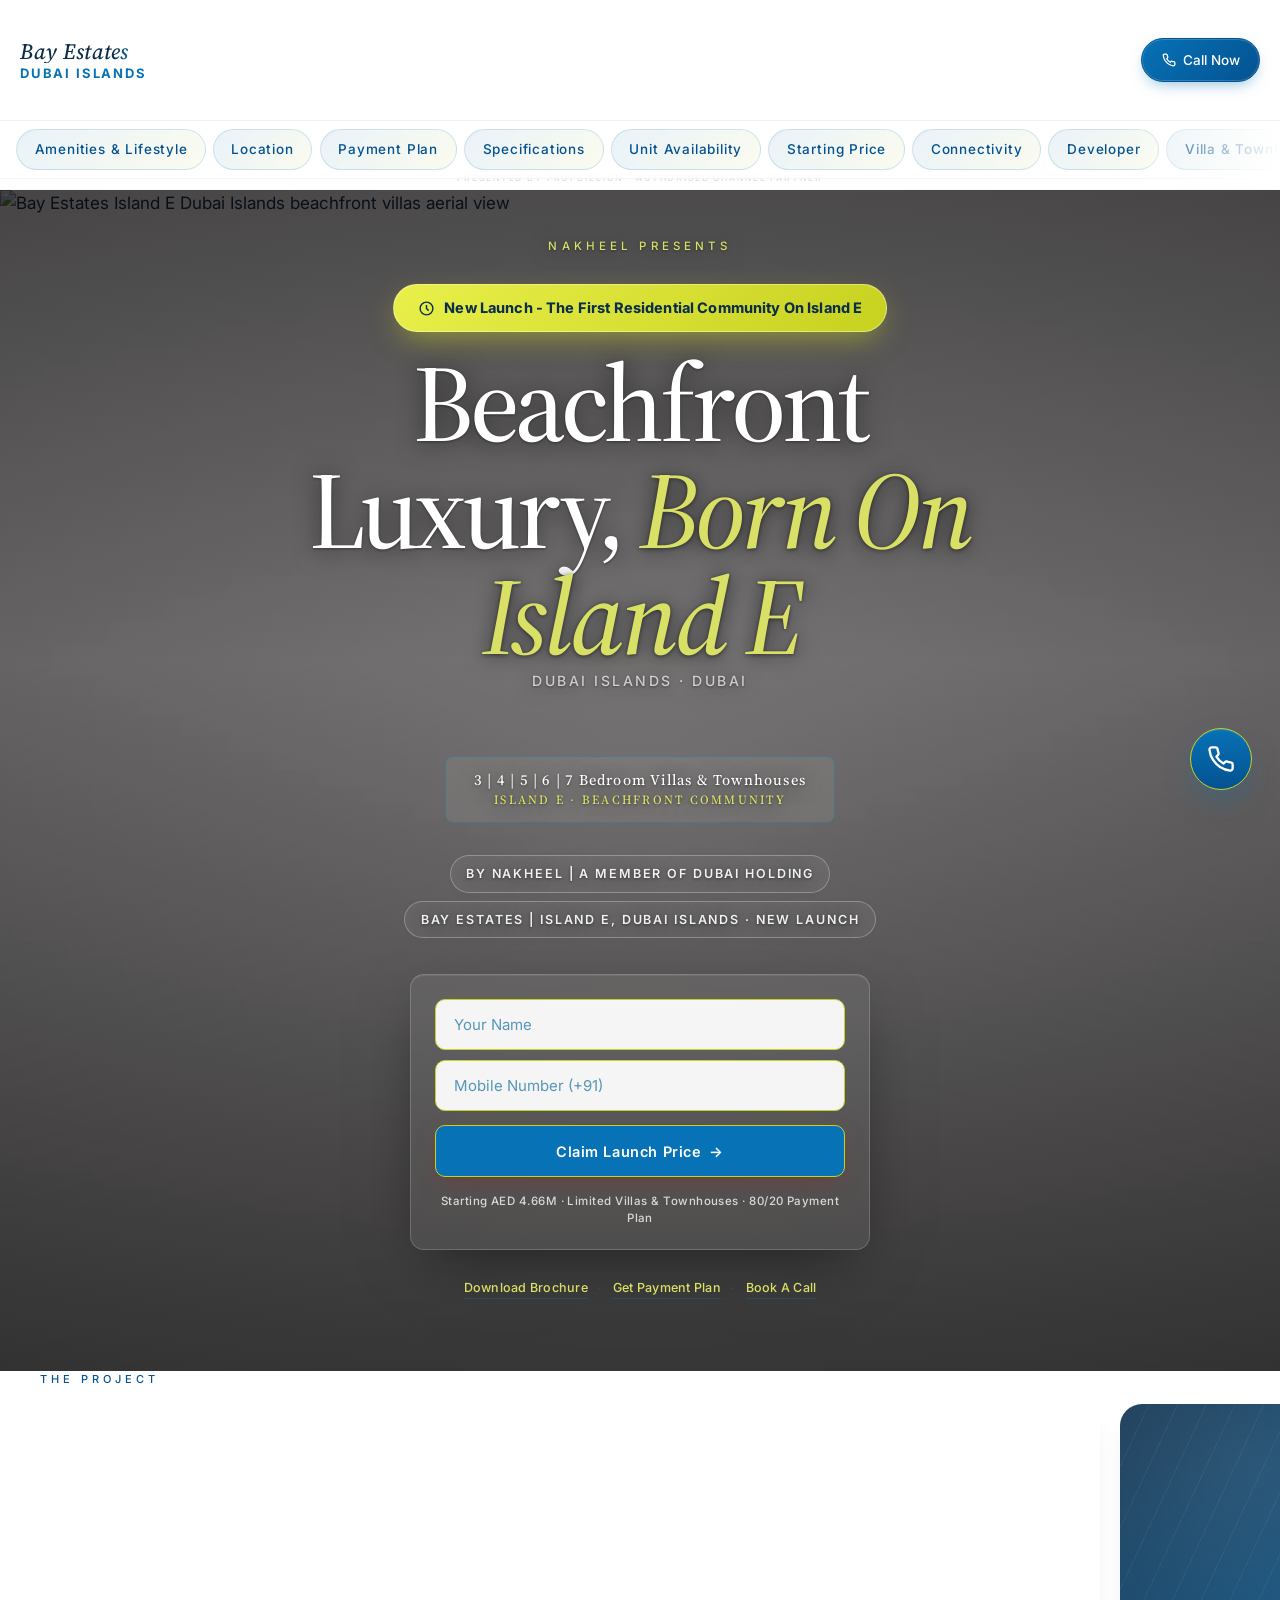
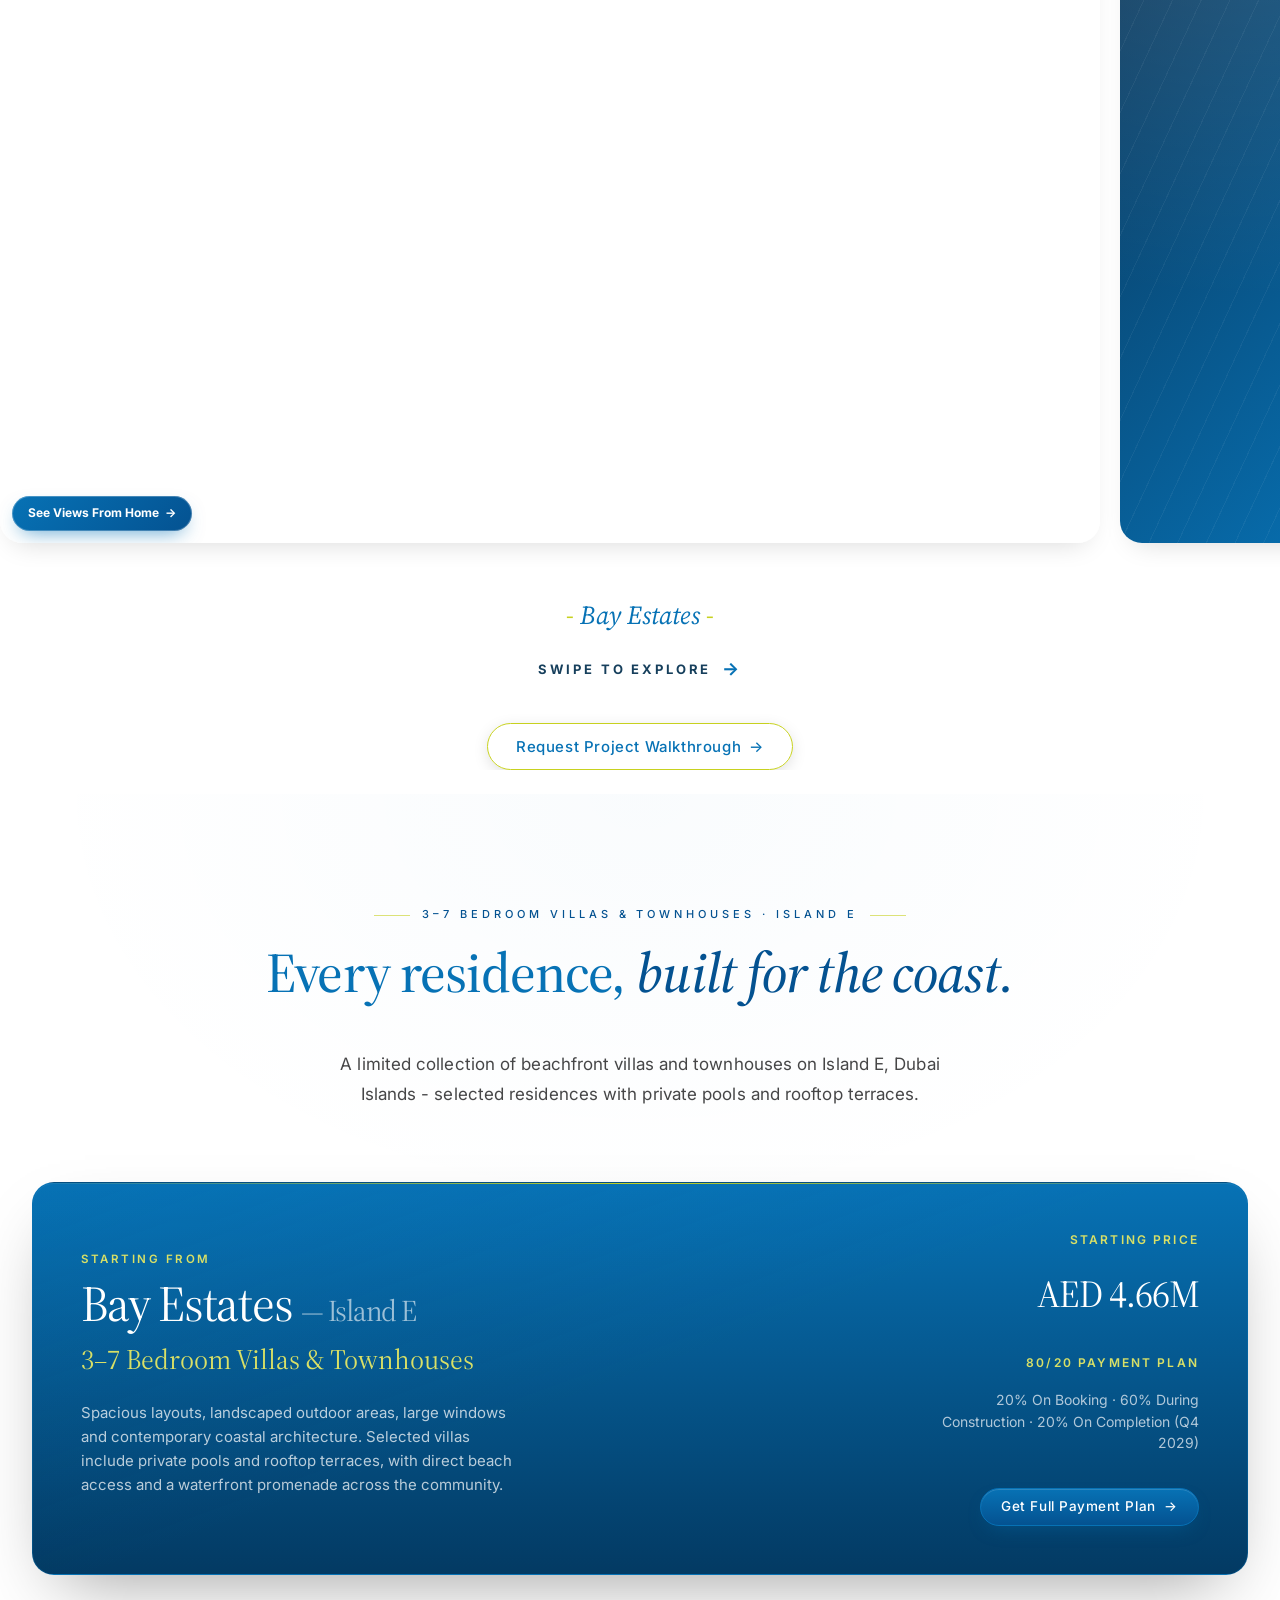
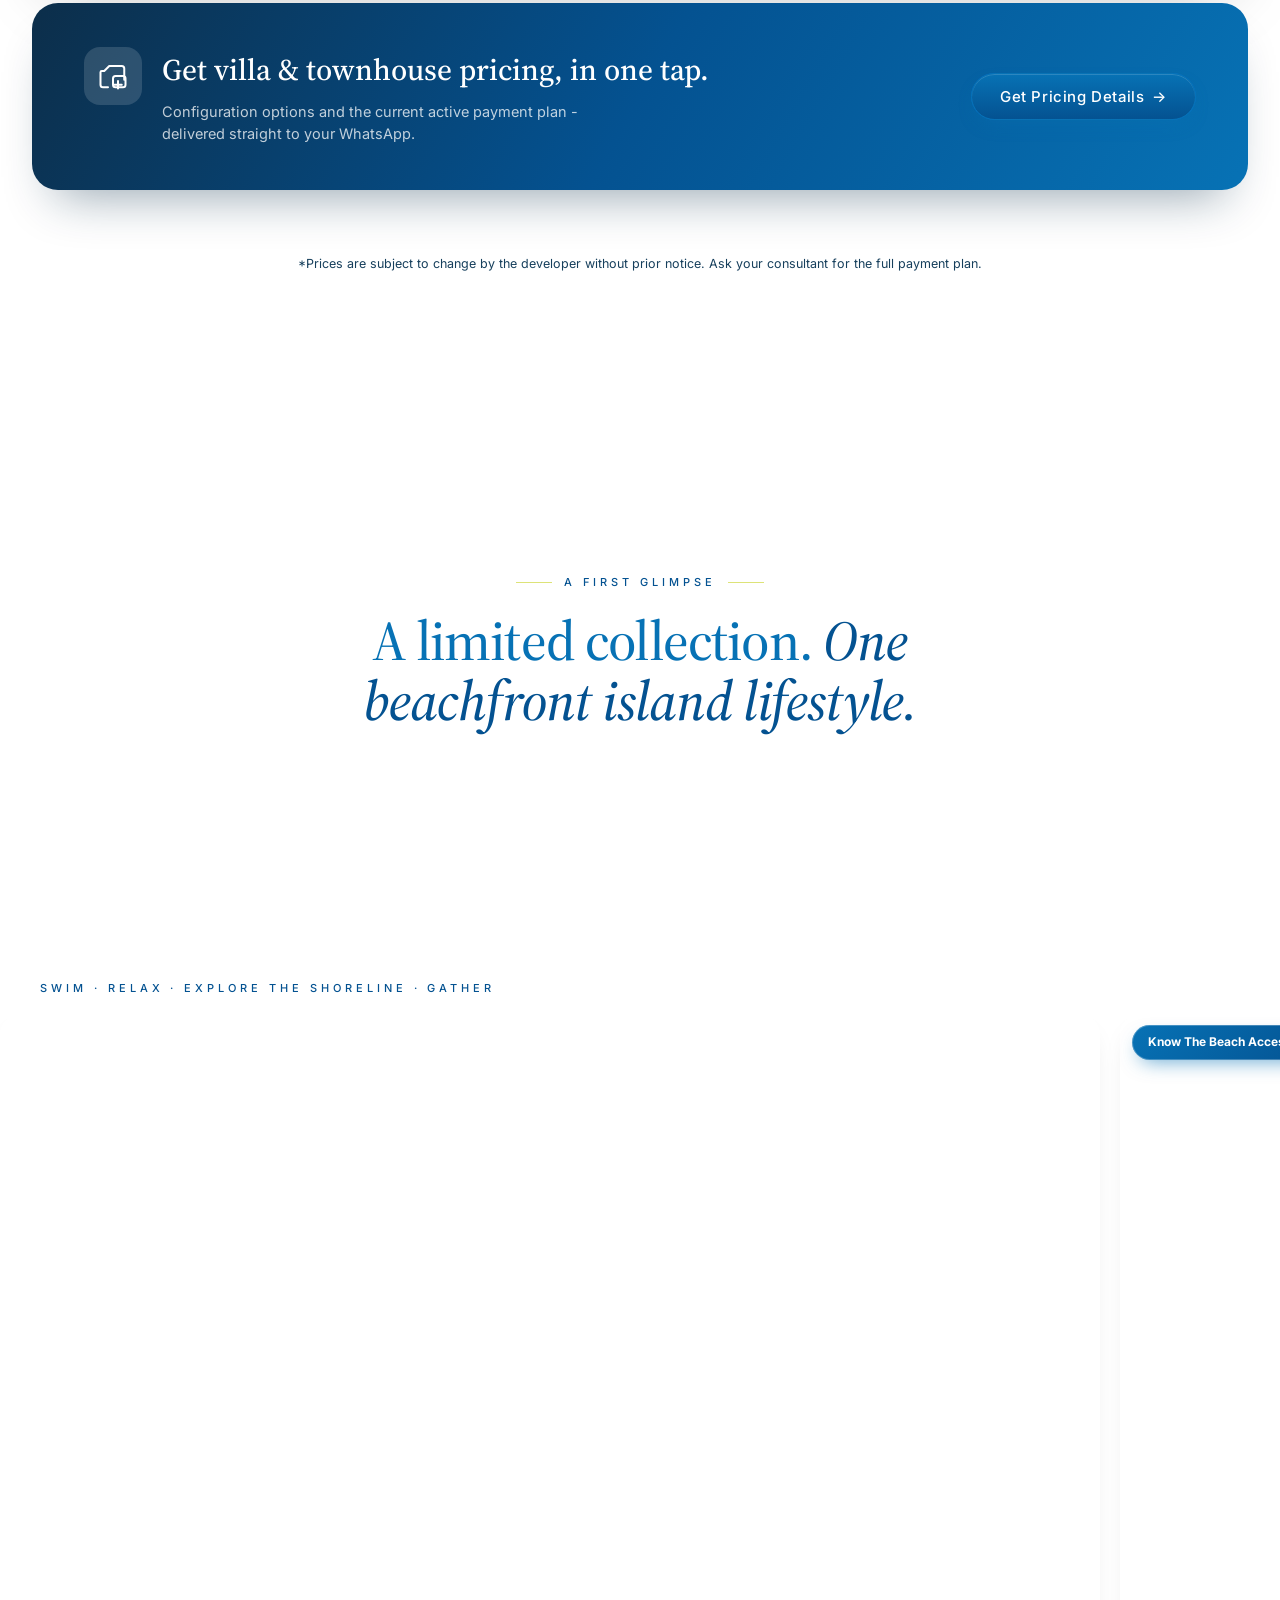
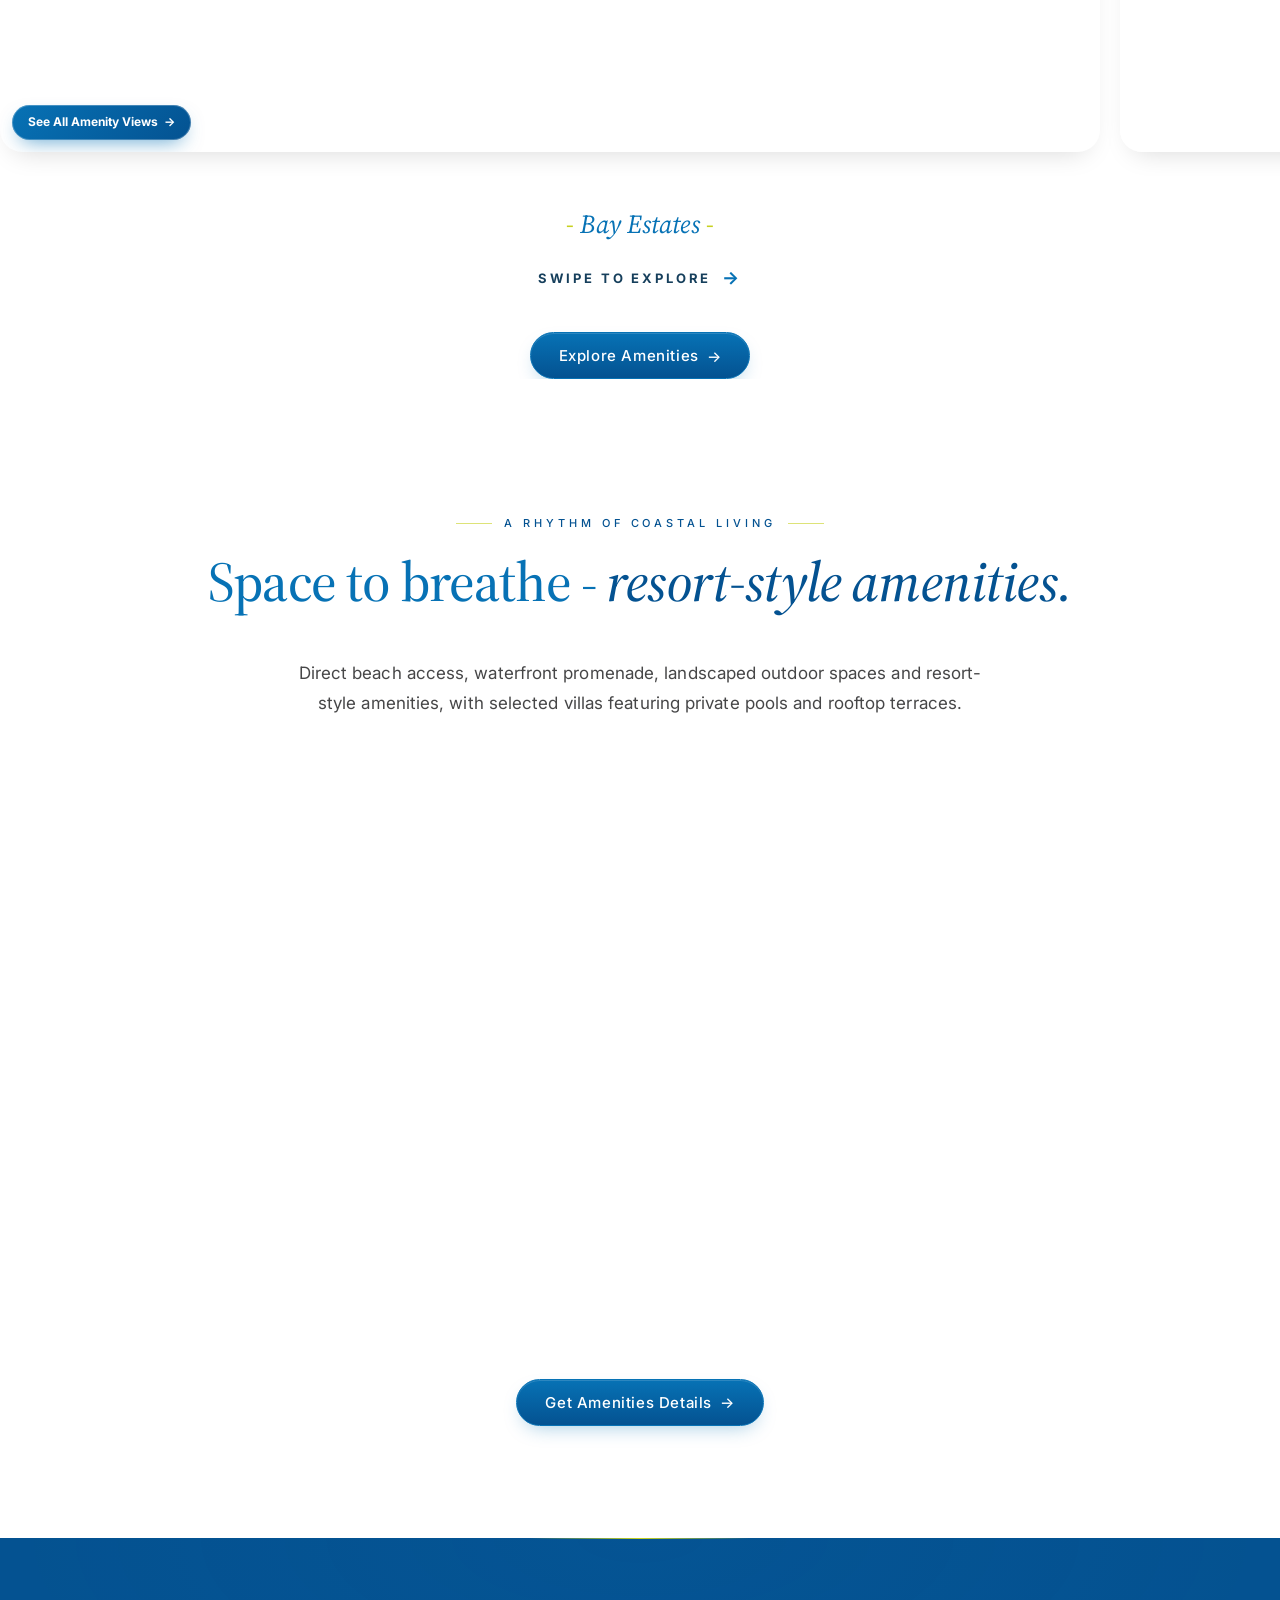
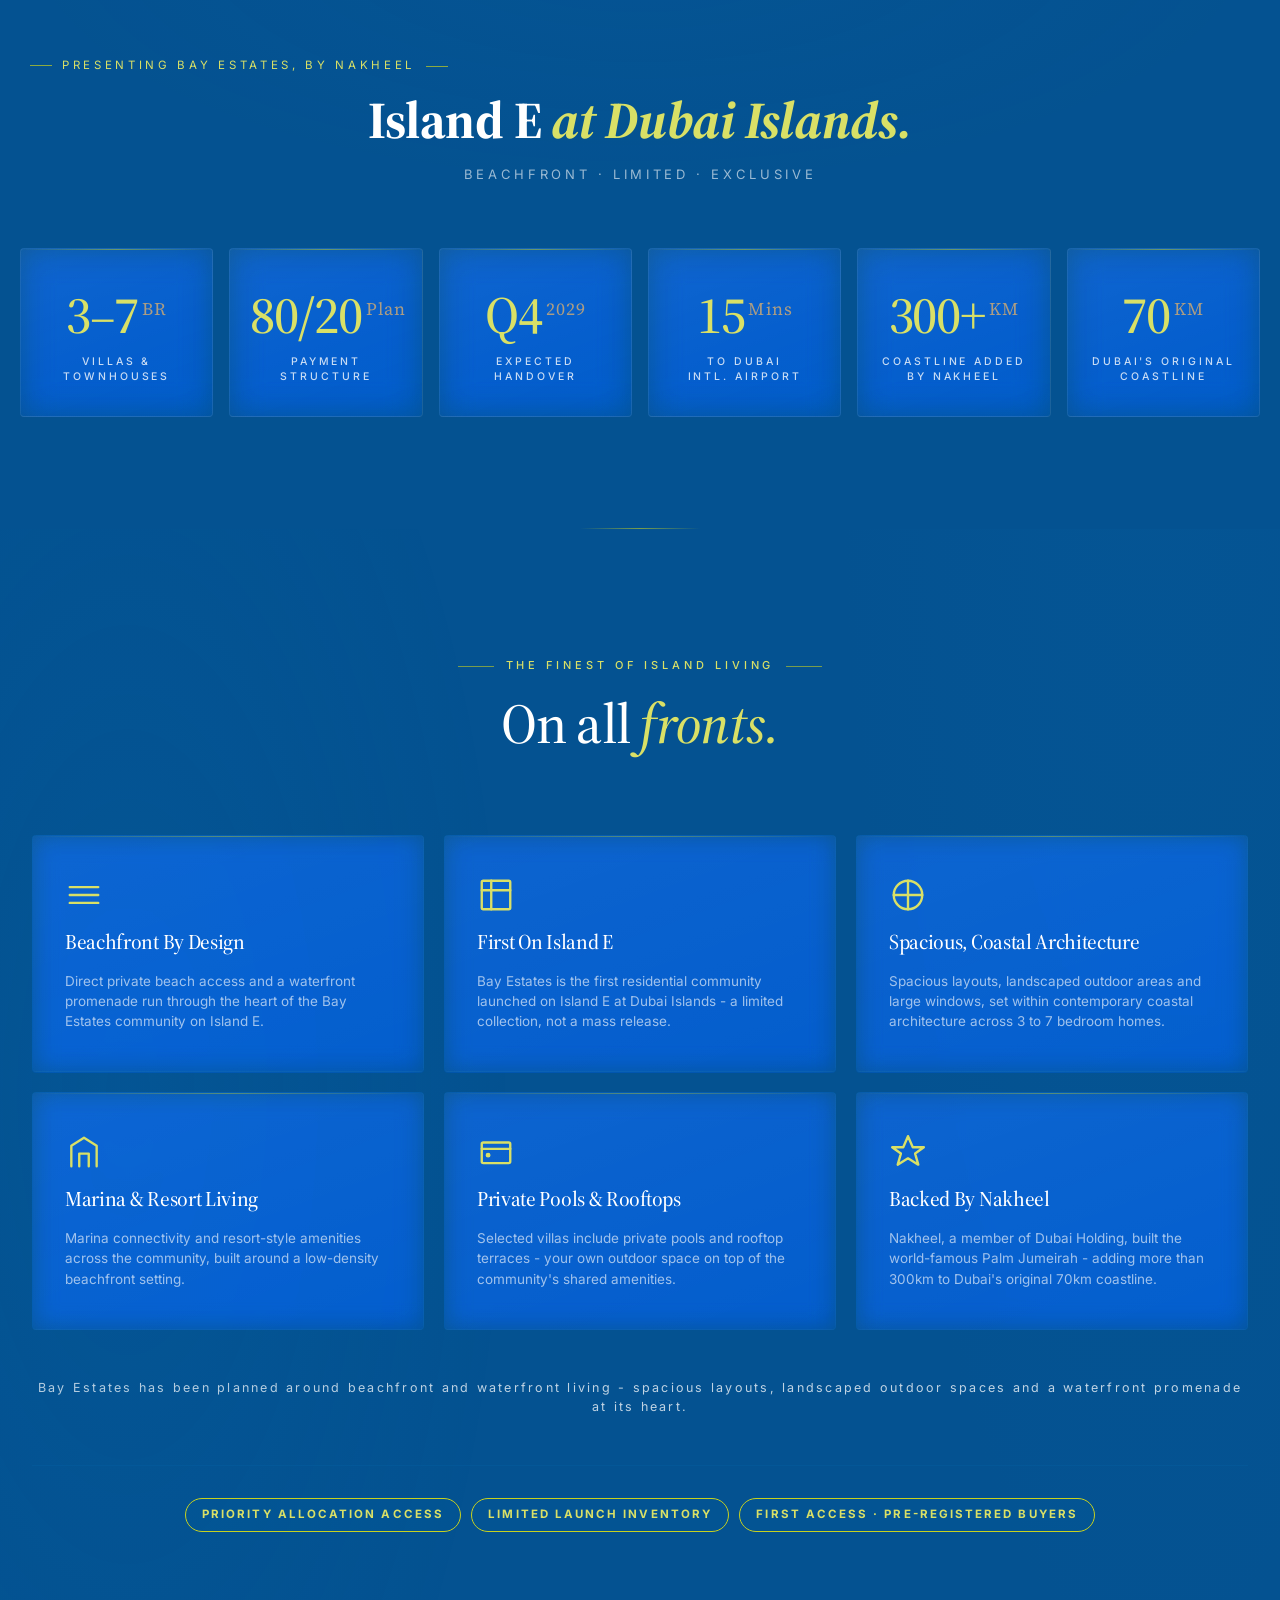
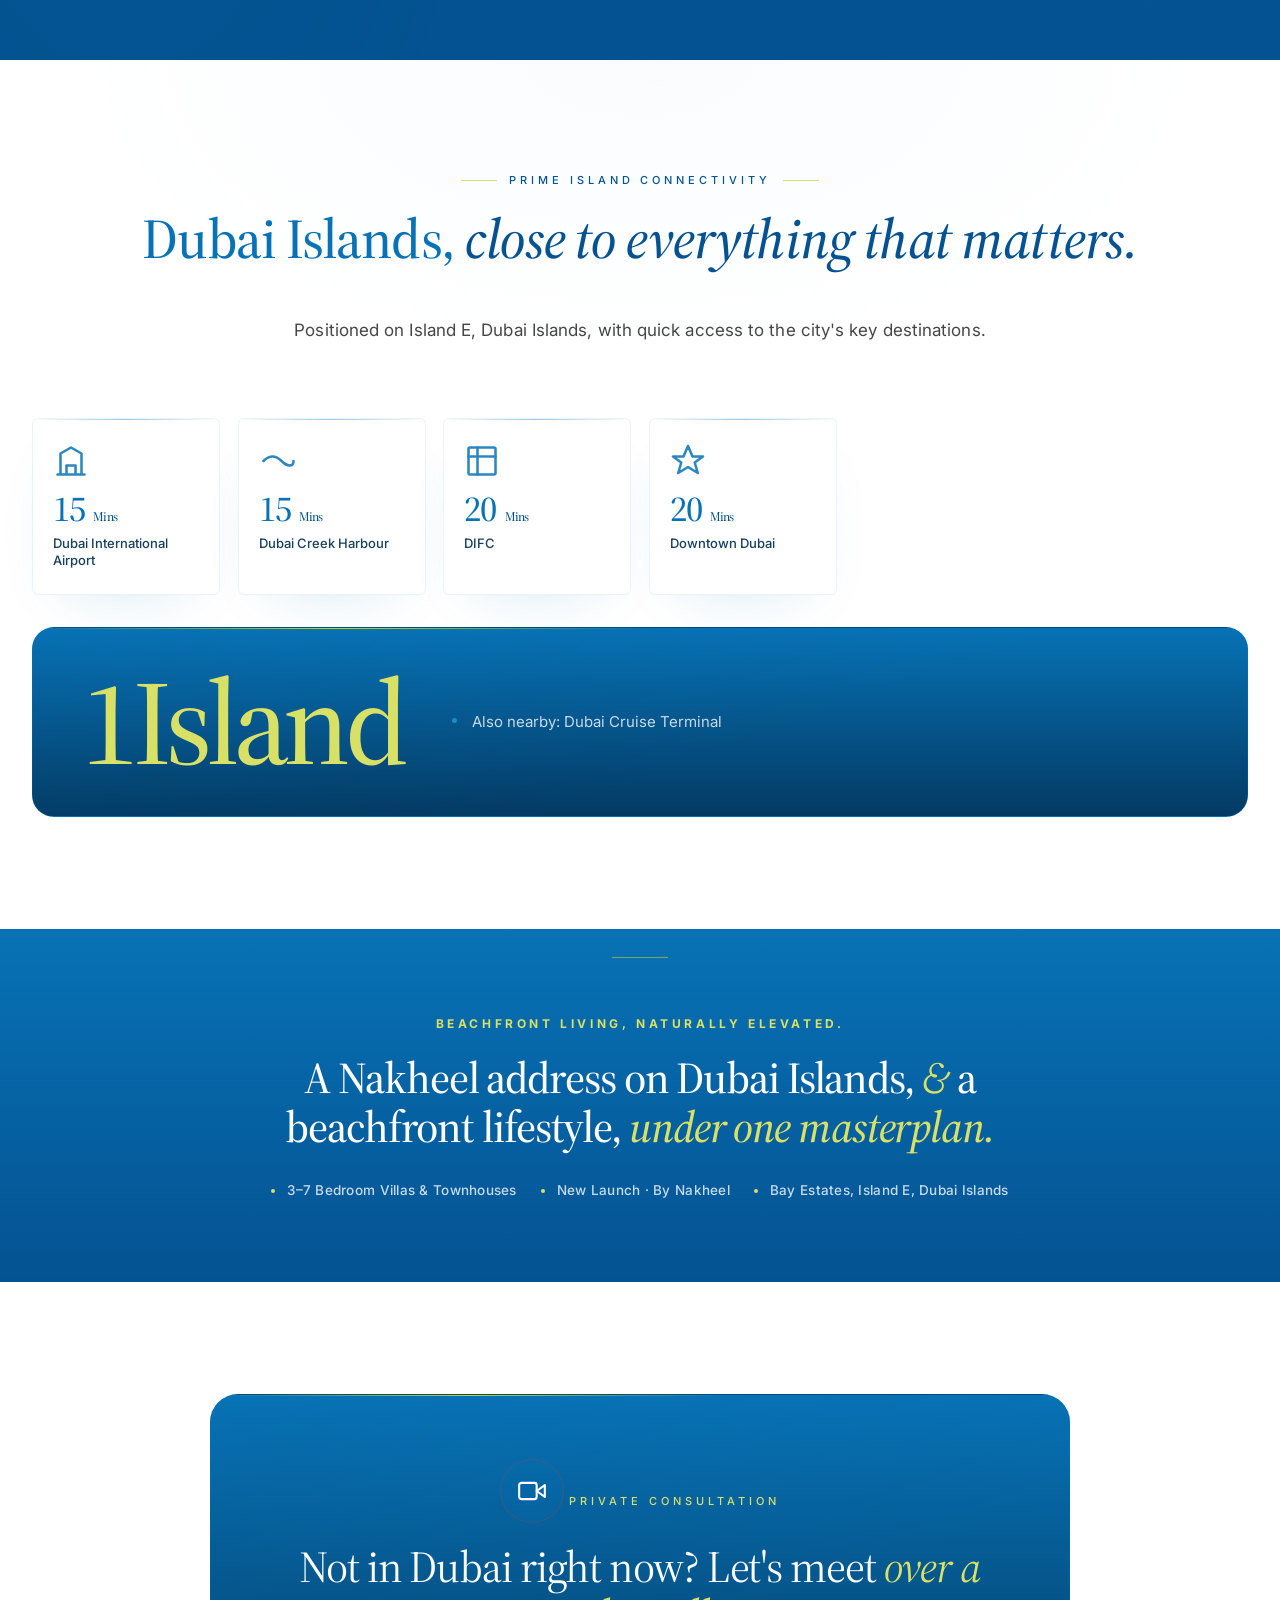
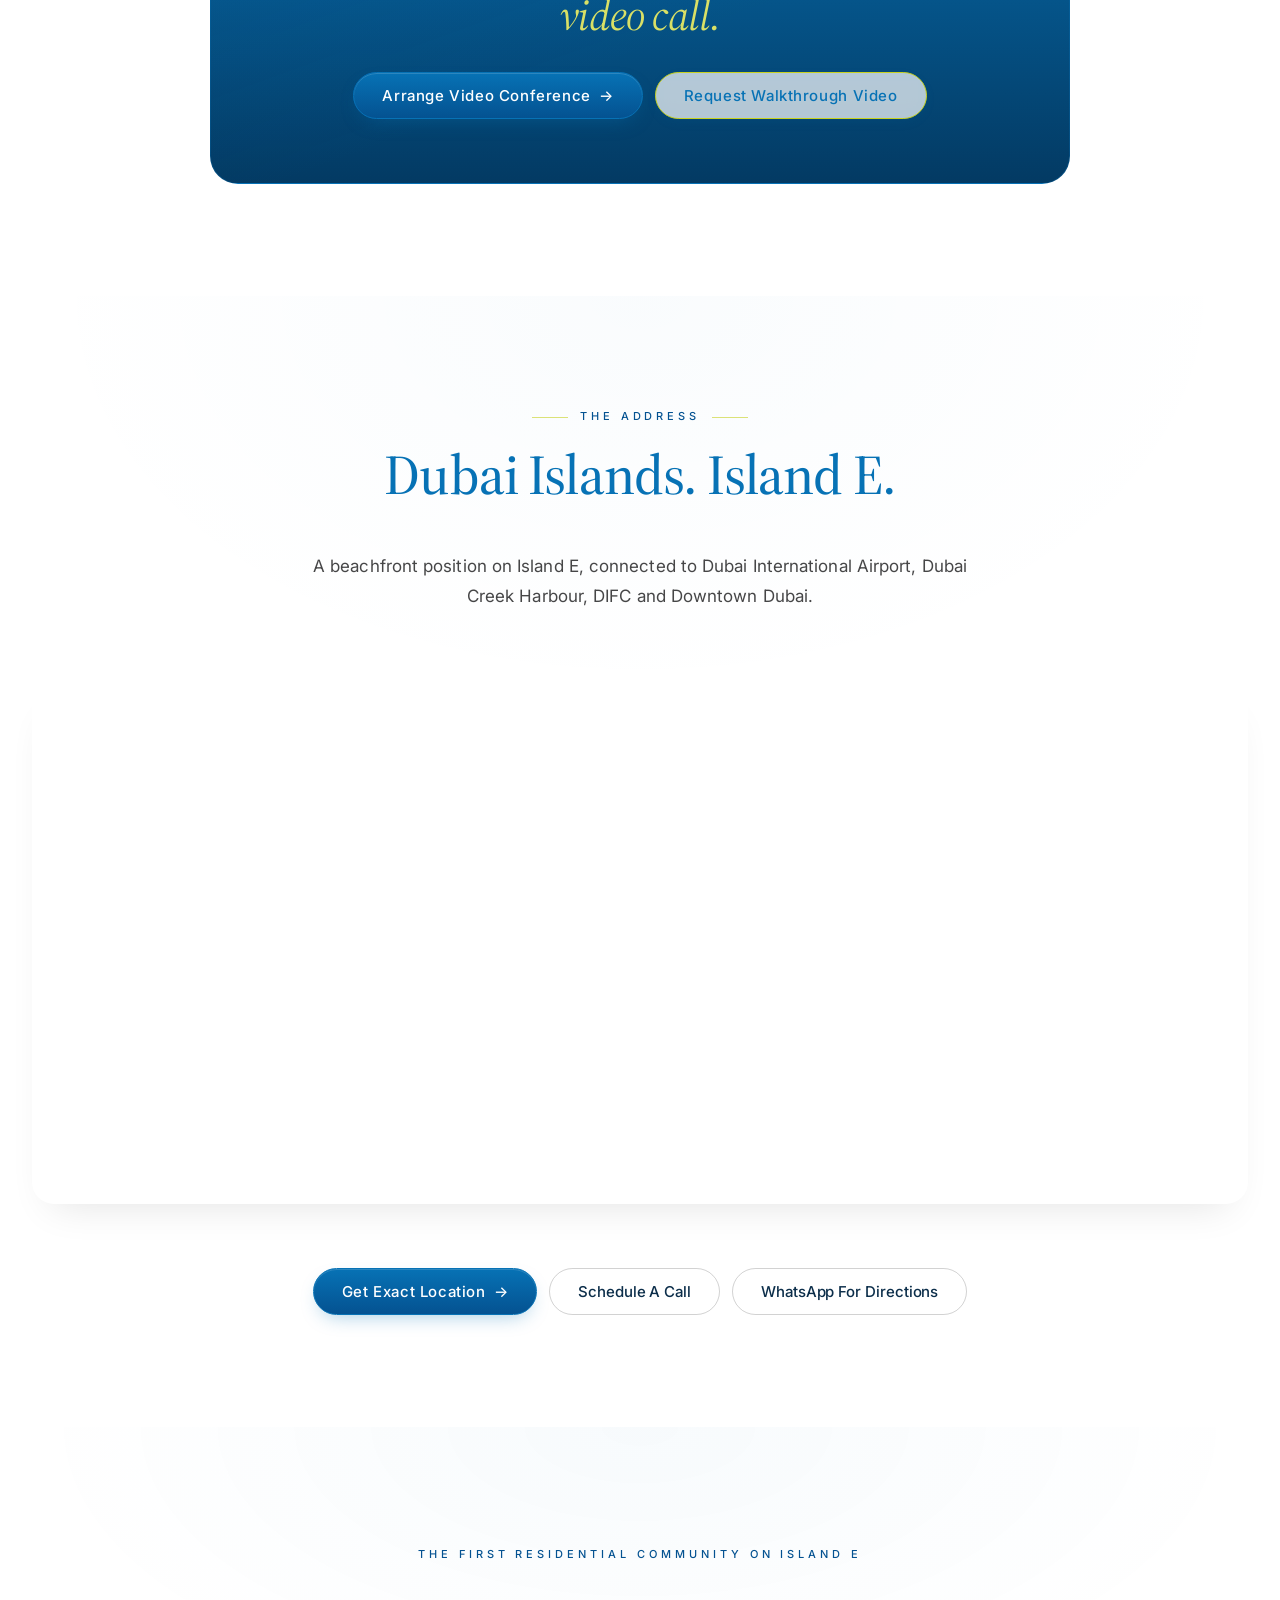
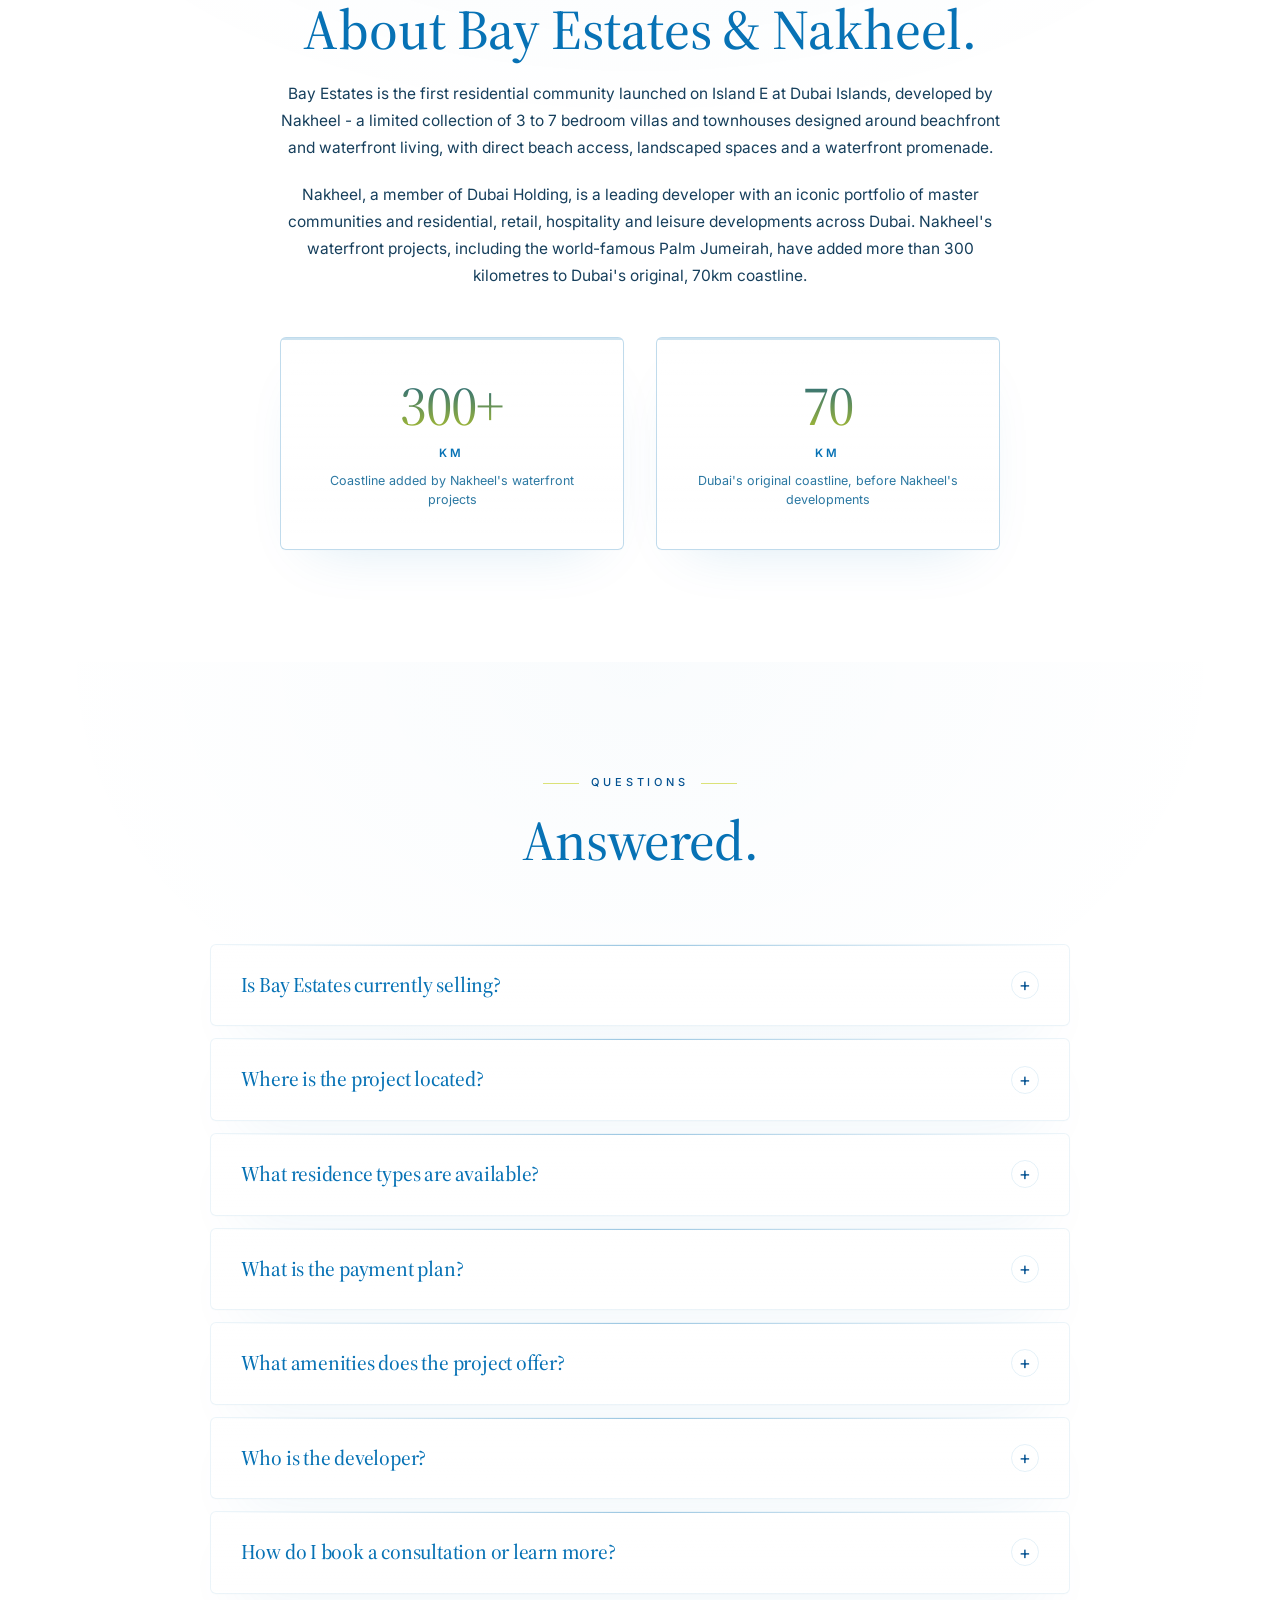
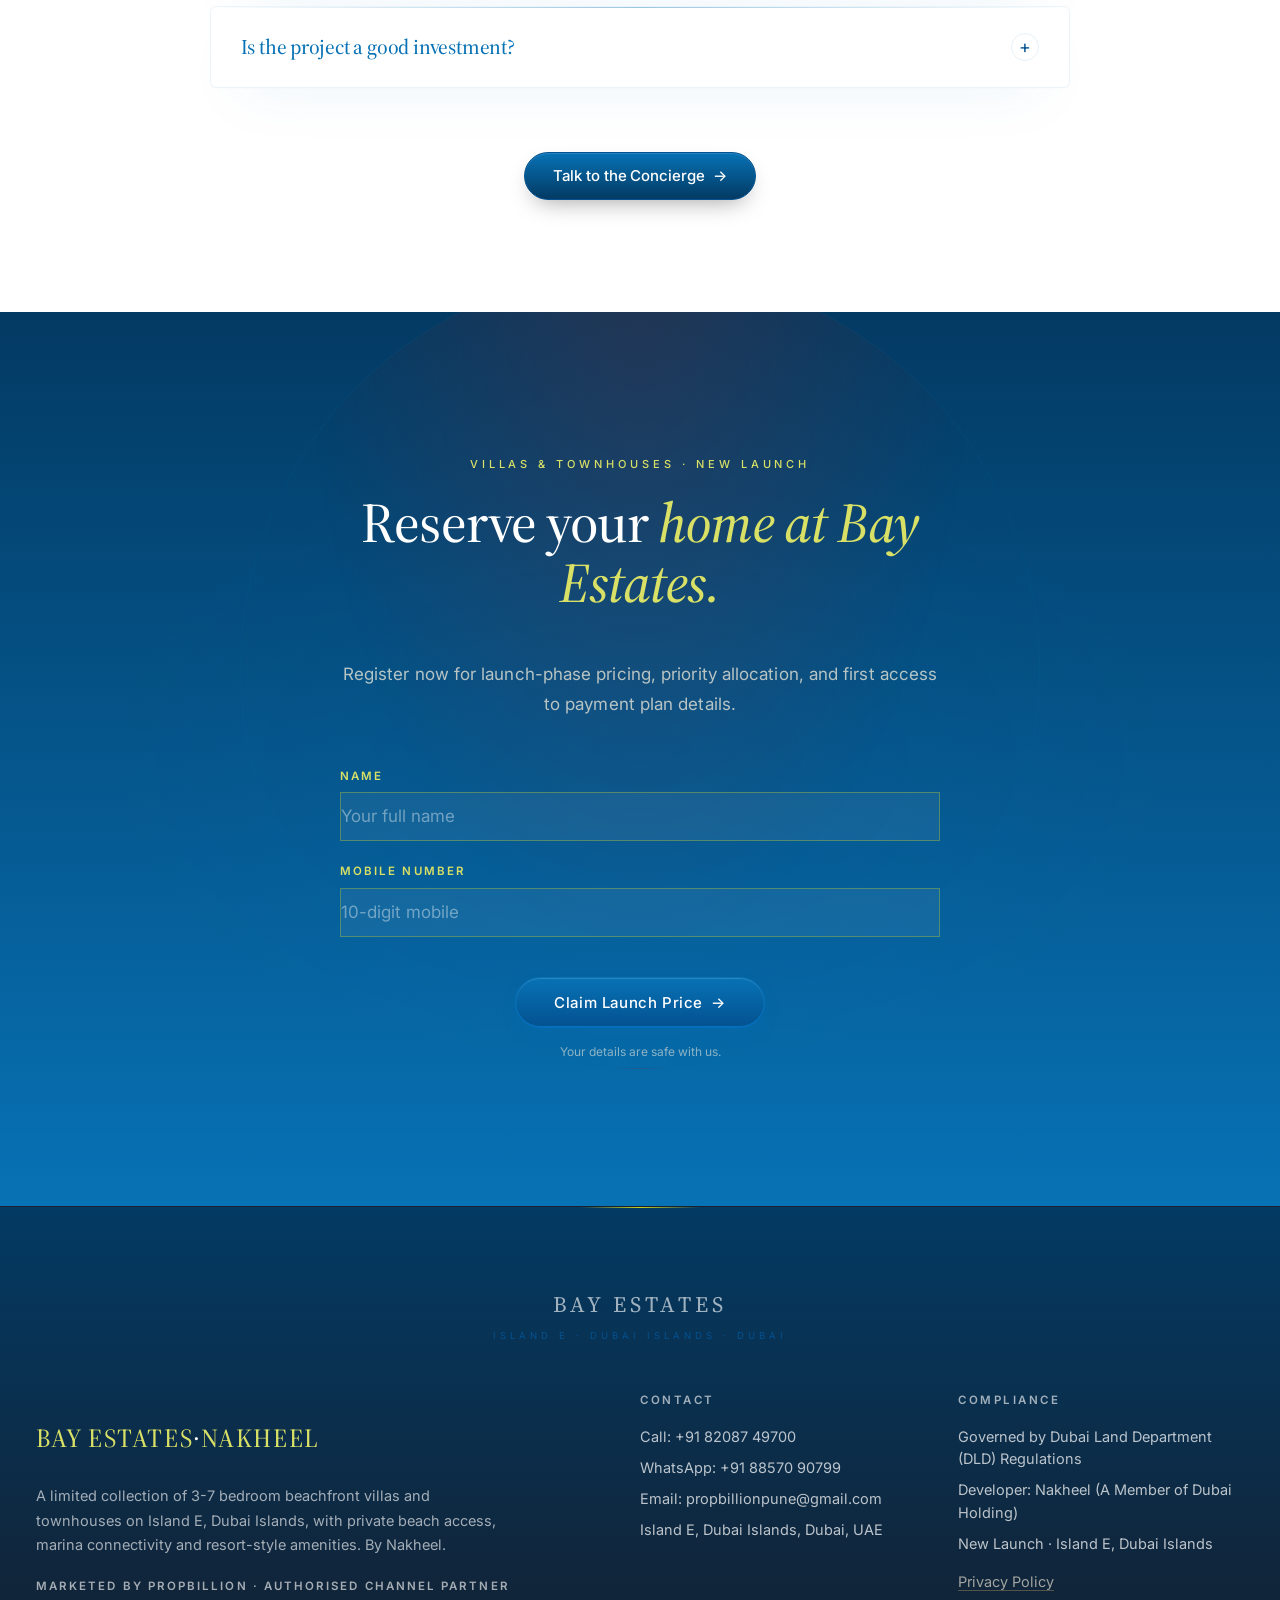
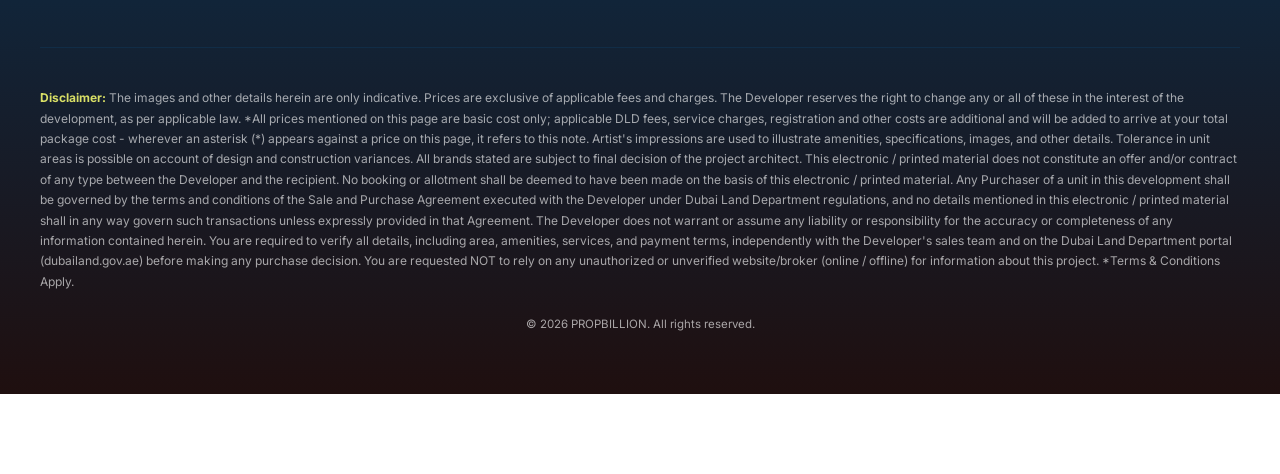
==== bay-estate-dubai-island-e.com/index.html @ 5060a49a "Add Bay Estates Dubai Islands landing page" ====
<!DOCTYPE html>
<html lang="en">
<head>
<meta charset="UTF-8">
<meta name="viewport" content="width=device-width, initial-scale=1.0, maximum-scale=5">
<title>Bay Estates &middot; Island E, Dubai Islands | By NAKHEEL | 3&ndash;7 Bedroom Villas &amp; Townhouses</title>
<meta name="description" content="Bay Estates | Island E, Dubai Islands - a limited collection of luxury villas and townhouses by Nakheel. Beachfront living, private beach access, marina connectivity and resort-style amenities. Starting AED 4.66M. 80/20 payment plan, handover Q4 2029.">

<!-- Performance hints -->
<link rel="preconnect" href="https://fonts.googleapis.com">
<link rel="preconnect" href="https://fonts.gstatic.com" crossorigin>
<link rel="dns-prefetch" href="https://wa.me">
<link rel="preload" as="image" href="https://dubai-salesoffice.ae/bay-estates/public/images/hero.webp" fetchpriority="high">
<link rel="preload" as="style" href="styles.css">

<!-- Inline critical font-display hint -->
<style>
  /* Critical: prevent FOUT shift */
  html { font-family: -apple-system, BlinkMacSystemFont, 'Segoe UI', system-ui, sans-serif; }
  /* Critical: hero placeholder background while image loads */
  .hero { background: #1a1112; }
  .hero2 { background: #fbfbfd; }
  /* Critical: prevent layout shift on hero img */
  .hero-bg img, .hero2-img { background: #1a1112; }
  img { content-visibility: auto; }
</style>

<!-- Open Graph -->
<meta property="og:title" content="Bay Estates &middot; Island E, Dubai Islands &middot; By NAKHEEL">
<meta property="og:description" content="A limited collection of 3-7 bedroom villas and townhouses on Island E, Dubai Islands. Beachfront living, private beach access, marina connectivity and resort-style amenities.">
<meta property="og:image" content="https://dubai-salesoffice.ae/bay-estates/public/images/hero.webp">
<meta property="og:type" content="website">
<meta name="theme-color" content="#0B0B0C">

<!-- Favicon - Bay Estates gold B on navy -->
<link rel="icon" type="image/svg+xml" href="data:image/svg+xml,%3Csvg xmlns='http://www.w3.org/2000/svg' viewBox='0 0 64 64'%3E%3Crect width='64' height='64' rx='4' fill='%230B1E3D'/%3E%3Ctext x='32' y='45' text-anchor='middle' font-family='Georgia,serif' font-style='italic' font-size='36' font-weight='500' fill='%23C9A64A'%3EB%3C/text%3E%3C/svg%3E">

<!-- Fonts: Source Serif 4 (display) + Inter (body) -->
<link href="https://fonts.googleapis.com/css2?family=Source+Serif+4:opsz,wght@8..60,400;8..60,500;8..60,600;8..60,700&family=Inter:wght@400;500;600;700&display=swap" rel="stylesheet">

<link rel="stylesheet" href="styles.css">
  <!-- Google tag (gtag.js) -->
<script async src="https://www.googletagmanager.com/gtag/js?id=AW-17833027272"></script>
<script>
  window.dataLayer = window.dataLayer || [];
  function gtag(){dataLayer.push(arguments);}
  gtag('js', new Date());
  gtag('config', 'AW-17833027272');
</script>
</head>
<body>

<!-- ============================ HEADER ============================ -->
<header class="header" id="top">
  <div class="header-row">
        <a href="#top" class="brand-logo-text" aria-label="Bay Estates Dubai Islands Home">
      <span class="brand-wordmark brand-shine">Bay Estates</span>
      <span class="brand-sub">Dubai Islands</span>
    </a>
    <a href="tel:+918208749700" class="header-cta header-cta-call-blue" aria-label="Call Bay Estates Dubai Islands">
      <svg width="14" height="14" viewBox="0 0 24 24" fill="none" stroke="currentColor" stroke-width="2.2" stroke-linecap="round" stroke-linejoin="round" aria-hidden="true">
        <path d="M22 16.92v3a2 2 0 0 1-2.18 2 19.79 19.79 0 0 1-8.63-3.07 19.5 19.5 0 0 1-6-6 19.79 19.79 0 0 1-3.07-8.67A2 2 0 0 1 4.11 2h3a2 2 0 0 1 2 1.72c.127.96.361 1.903.7 2.81a2 2 0 0 1-.45 2.11L8.09 9.91a16 16 0 0 0 6 6l1.27-1.27a2 2 0 0 1 2.11-.45c.907.339 1.85.573 2.81.7A2 2 0 0 1 22 16.92z"></path>
      </svg>
      <span class="header-cta-text">Call Now</span>
    </a>
  </div>
</header>

<!-- ============================ SEGMENTED ACTION BAR (below header) ============================ -->
<div class="action-bar-wrap">
  <nav class="action-bar" aria-label="Quick actions">
    <a href="https://wa.me/918857090799?text=Send%20me%20Bay%20Estates%20amenities%20and%20lifestyle%20details" target="_blank" rel="noopener" class="action-chip">Amenities &amp; Lifestyle</a>
    <a href="https://wa.me/918857090799?text=Send%20me%20exact%20Bay%20Estates%20Dubai%20Islands%20location" target="_blank" rel="noopener" class="action-chip">Location</a>
    <a href="https://wa.me/918857090799?text=Send%20me%20the%20Bay%20Estates%20payment%20plan" target="_blank" rel="noopener" class="action-chip">Payment Plan</a>
    <a href="https://wa.me/918857090799?text=Send%20me%20Bay%20Estates%20villa%20and%20townhouse%20specifications" target="_blank" rel="noopener" class="action-chip">Specifications</a>
    <a href="https://wa.me/918857090799?text=How%20many%20units%20are%20available%20at%20Bay%20Estates%20Dubai%20Islands%3F" target="_blank" rel="noopener" class="action-chip">Unit Availability</a>
    <a href="https://wa.me/918857090799?text=What%20is%20the%20starting%20price%20at%20Bay%20Estates%20Dubai%20Islands%3F" target="_blank" rel="noopener" class="action-chip">Starting Price</a>
    <a href="https://wa.me/918857090799?text=Send%20me%20Bay%20Estates%20connectivity%20and%20distance%20details" target="_blank" rel="noopener" class="action-chip">Connectivity</a>
    <a href="https://wa.me/918857090799?text=Tell%20me%20more%20about%20Nakheel%2C%20the%20developer%20of%20Bay%20Estates" target="_blank" rel="noopener" class="action-chip">Developer</a>
    <a href="https://wa.me/918857090799?text=Send%20me%20details%20on%20villa%20and%20townhouse%20configurations%20at%20Bay%20Estates" target="_blank" rel="noopener" class="action-chip">Villa &amp; Townhouse Types</a>
    <a href="https://wa.me/918857090799?text=Send%20me%20the%20Bay%20Estates%20e-brochure" target="_blank" rel="noopener" class="action-chip">E-Brochure</a>
  </nav>
</div>

<!-- ============================ MICRO STRIP (PROPBILLION - ghost visibility) ============================ -->
<div class="page-offset">
  <div style="background: var(--bone); padding: 4px 1rem; text-align: center; border-bottom: 1px solid rgba(0,0,0,0.025);">
    <p style="font-size: 8.5px; letter-spacing: 0.22em; text-transform: uppercase; color: rgba(94,94,99,0.22); font-weight: 500; margin: 0;">
      Presented by PROPBILLION &middot; Authorised Channel Partner
    </p>
  </div>
</div>

<!-- ============================ HERO (FULL BACKGROUND) ============================ -->
<section class="hero">
  <div class="hero-bg">
    <img class="hero-bg-video" src="https://dubai-salesoffice.ae/bay-estates/public/images/hero.webp" width="1920" height="1080" alt="Bay Estates Island E Dubai Islands beachfront villas aerial view" fetchpriority="high">
  </div>
  <div class="hero-inner hero-inner-v2">
    <span class="hero-presents reveal">NAKHEEL Presents</span>

    <div class="hero-token-pill reveal">
      <svg viewBox="0 0 24 24" fill="none" stroke="currentColor" stroke-width="2"><circle cx="12" cy="12" r="9"/><path d="M12 7v5l3 3"/></svg>
      New Launch - The First Residential Community On Island E
    </div>

    <h1 class="hero-mainline reveal reveal-d1">
      Beachfront Luxury, <em>Born On Island E</em>
    </h1>


    <p class="hero-support reveal reveal-d2">
      Dubai Islands &middot; Dubai
    </p>

    <p class="hero-headline-v2 hero-config-pill reveal reveal-d2">
  3 | 4 | 5 | 6 | 7 Bedroom Villas &amp; Townhouses <br><em>Island E &middot; Beachfront Community</em>
</p>

    <ul class="hero-usp-strip reveal reveal-d3">
      <li>BY NAKHEEL | A MEMBER OF DUBAI HOLDING</li>

      <li>BAY ESTATES | ISLAND E, DUBAI ISLANDS &middot; NEW LAUNCH</li>
    </ul>

    <!-- INLINE HERO FORM -->
    <form id="heroForm" class="hero-form reveal reveal-d3">
      <div class="hf-fields">
        <input id="hf_name" type="text" placeholder="Your Name" class="hf-input" required>
        <input id="hf_mob" type="tel" placeholder="Mobile Number (+91)" class="hf-input" required>
      </div>
      <button type="submit" class="hf-submit">Claim Launch Price <span>→</span></button>
      <p class="hf-trust">Starting AED 4.66M &middot; Limited Villas &amp; Townhouses &middot; 80/20 Payment Plan</p>
    </form>

    <div class="hero-secondary-ctas reveal reveal-d3">
      <a href="https://wa.me/918857090799?text=I'd%20like%20the%20Bay%20Estates%20Dubai%20Islands%20brochure" target="_blank" rel="noopener" class="hsc-link">Download Brochure</a>
      <span class="hsc-divider" aria-hidden="true">&middot;</span>
      <a href="https://wa.me/918857090799?text=Send%20me%20the%20Bay%20Estates%20payment%20plan" target="_blank" rel="noopener" class="hsc-link">Get Payment Plan</a>
      <span class="hsc-divider" aria-hidden="true">&middot;</span>
      <a href="https://wa.me/918857090799?text=I%20want%20to%20book%20a%20call%20about%20Bay%20Estates%20Dubai%20Islands" target="_blank" rel="noopener" class="hsc-link">Book A Call</a>
    </div>
  </div>
</section>

<!-- Gallery: The Project (moved right after Hero so customer sees photos first) -->
<div class="auto-gallery" data-autoslide="true" style="margin-top: 0;">
  <div class="ag-label">
    <span class="eyebrow" style="margin-bottom: 0; color: var(--gold-deep);">The Project</span>
  </div>
  <div class="ag-track" data-track>
    <div class="ag-slide" data-caption="Bay Estates"><img src="https://dubai-salesoffice.ae/bay-estates/public/images/gallery/gallery1.webp" alt="Bay Estates Dubai Islands waterfront villas" width="900" height="600" loading="lazy" decoding="async"><a href="https://wa.me/918857090799?text=What%20views%20will%20I%20get%20from%20my%20villa%20at%20Bay%20Estates%3F" target="_blank" rel="noopener" class="ag-slide-tag">See Views From Home <span>→</span></a></div>
    <div class="ag-slide ag-slide-cta" data-caption="New Launch Offer">
      <div class="ag-token-card">
        <span class="atc-badge">Limited Period Offer</span>
        <h4>New Launch Now Live</h4>
        <p>Register your interest for priority allocation and your preferred villa or townhouse at Bay Estates, before the next release opens.</p>
        <a href="https://wa.me/918857090799?text=I%20want%20to%20know%20more%20about%20the%20Bay%20Estates%20launch%20offer%20and%20payment%20plan" target="_blank" rel="noopener" class="btn btn-sm ag-token-cta">Secure Launch Pricing <span>→</span></a>
      </div>
    </div>
    <div class="ag-slide" data-caption="Bay Estates"><img src="https://dubai-salesoffice.ae/bay-estates/public/images/gallery/gallery2.webp" alt="Bay Estates - Luxury residences on Dubai Islands" width="900" height="600" loading="lazy" decoding="async"><a href="https://wa.me/918857090799?text=Send%20me%20details%20of%20Bay%20Estates%20villa%20and%20townhouse%20designs" target="_blank" rel="noopener" class="ag-slide-tag">See The Residences <span>→</span></a></div>
    <div class="ag-slide" data-caption="Bay Estates"><img src="https://dubai-salesoffice.ae/bay-estates/public/images/gallery/gallery3.webp" alt="Bay Estates resort-style pool" width="900" height="600" loading="lazy" decoding="async"><a href="https://wa.me/918857090799?text=Send%20me%20the%20full%20amenities%20list%20for%20Bay%20Estates" target="_blank" rel="noopener" class="ag-slide-tag">Explore Amenities <span>→</span></a></div>
    <div class="ag-slide" data-caption="Bay Estates"><img src="https://dubai-salesoffice.ae/bay-estates/public/images/gallery/gallery4.webp" alt="Bay Estates beachfront living, Dubai Islands" width="900" height="600" loading="lazy" decoding="async"><a href="https://wa.me/918857090799?text=Send%20me%20details%20about%20private%20beach%20access%20at%20Bay%20Estates" target="_blank" rel="noopener" class="ag-slide-tag">See The Private Beach <span>→</span></a></div>
    <div class="ag-slide" data-caption="Bay Estates"><img src="https://dubai-salesoffice.ae/bay-estates/public/images/gallery/gallery5.webp" alt="Bay Estates contemporary interiors" width="900" height="600" loading="lazy" decoding="async"><a href="https://wa.me/918857090799?text=Send%20me%20all%20specifications%20for%20Bay%20Estates%20homes" target="_blank" rel="noopener" class="ag-slide-tag">View Specifications <span>→</span></a></div>
  </div>
  <div class="ag-caption-rail" data-caption-rail></div>
  <div class="ag-hint"><span>Swipe to explore</span> <span class="ag-arrow">→</span></div>
  <div class="gallery-cta-wrap">
    <a href="https://wa.me/918857090799?text=Send%20me%20the%20Bay%20Estates%20project%20walkthrough" target="_blank" rel="noopener" class="btn btn-glass-light">Request Project Walkthrough <span>→</span></a>
  </div>
</div>

 <!-- ============================ PAYMENT PLAN & PRICING ============================ -->
<section id="configurations" class="section bg-mist">
  <div class="container">
    <div class="section-head">
      <span class="eyebrow reveal">3&ndash;7 Bedroom Villas &amp; Townhouses &middot; Island E</span>
      <h2 class="h-section reveal reveal-d1">Every residence, <em>built for the coast.</em></h2>
      <p class="lead mt-md reveal reveal-d2" style="max-width: 640px; margin-left: auto; margin-right: auto;">
        A limited collection of beachfront villas and townhouses on Island E, Dubai Islands - selected residences with private pools and rooftop terraces.
      </p>
    </div>

    <div class="price-grid">
      <div class="signature-card reveal">
        <div>
          <span class="label">Starting From</span>
          <h3>Bay Estates <span style="opacity:.6; font-size:0.6em;">&mdash; Island E</span></h3>
          <div class="area">3&ndash;7 Bedroom Villas &amp; Townhouses</div>
          <p class="desc">Spacious layouts, landscaped outdoor areas, large windows and contemporary coastal architecture. Selected villas include private pools and rooftop terraces, with direct beach access and a waterfront promenade across the community.</p>
        </div>
        <div class="price-side">
          <span class="l">Starting Price</span>
          <span class="p">AED 4.66M</span>
          <span class="l" style="margin-top:0.9rem;">80/20 Payment Plan</span>
          <span style="font-size:14px; color:rgba(251,251,253,0.7); max-width:260px;">20% On Booking &middot; 60% During Construction &middot; 20% On Completion (Q4 2029)</span>
          <a href="https://wa.me/918857090799?text=Send%20me%20the%20full%20Bay%20Estates%20payment%20plan%20and%20pricing" target="_blank" rel="noopener" class="btn btn-glass-brand btn-sm" style="margin-top:1.1rem;">Get Full Payment Plan <span>→</span></a>
        </div>
      </div>
    </div>

    <div class="all-plans-banner reveal">
      <div class="apb-left">
        <div class="apb-icon">
          <svg viewBox="0 0 24 24" fill="none" stroke="currentColor" stroke-width="1.6" stroke-linecap="round" stroke-linejoin="round"><path d="M21 15V6a2 2 0 0 0-2-2H9L5 8H3a1 1 0 0 0-1 1v10a2 2 0 0 0 2 2h4"/><rect x="12" y="12" width="10" height="9" rx="2"/><path d="M16 16v6M13 19h6"/></svg>
        </div>
        <div>
          <h4>Get villa &amp; townhouse pricing, in one tap.</h4>
          <p>Configuration options and the current active payment plan - delivered straight to your WhatsApp.</p>
        </div>
      </div>
      <a href="https://wa.me/918857090799?text=Send%20me%20the%20complete%20Bay%20Estates%20pricing%20and%20payment%20plan" target="_blank" rel="noopener" class="btn btn-glass-brand">Get Pricing Details <span>→</span></a>
    </div>

    <div class="text-center mt-xl">
      <p style="font-size: 12.5px; color: var(--graphite);">*Prices are subject to change by the developer without prior notice. Ask your consultant for the full payment plan.</p>
    </div>
  </div>
</section>

    <!-- Island E narrative heading (gallery moved to right after Hero) -->
  <div class="container-narrow soul-quote reveal">
    <section class="section bg-bone">
  <div class="container">
    <div class="section-head">
      <span class="eyebrow reveal">A First Glimpse</span>
      <h2 class="h-section reveal reveal-d1">A limited collection. <em class="italic text-brand">One beachfront island lifestyle.</em></h2>
    </div>
  </div>
  </div>
</section>


  <!-- Gallery 1: Amenities -->
  <div id="skyclub-gallery" class="auto-gallery" data-autoslide="true">
    <div class="ag-label">
      <span class="eyebrow" style="margin-bottom: 0; color: var(--gold-deep);">Swim &middot; Relax &middot; Explore The Shoreline &middot; Gather</span>
    </div>
    <div class="ag-track" data-track>
      <div class="ag-slide" data-caption="Bay Estates"><img src="https://dubai-salesoffice.ae/bay-estates/public/images/gallery/gallery3.webp" alt="Bay Estates resort-style pool and landscaped spaces" width="900" height="600" loading="lazy" decoding="async"><a href="https://wa.me/918857090799?text=Send%20me%20all%20amenity%20views%20of%20Bay%20Estates" target="_blank" rel="noopener" class="ag-slide-tag">See All Amenity Views <span>→</span></a></div>
      <div class="ag-slide" data-caption="Bay Estates"><img src="https://dubai-salesoffice.ae/bay-estates/public/images/gallery/gallery4.webp" alt="Bay Estates beachfront and waterfront promenade" width="900" height="600" loading="lazy" decoding="async"><a href="https://wa.me/918857090799?text=Tell%20me%20more%20about%20the%20private%20beach%20access%20at%20Bay%20Estates" target="_blank" rel="noopener" class="ag-slide-tag top-pos">Know The Beach Access <span>→</span></a></div>
      <div class="ag-slide" data-caption="Bay Estates"><img src="https://dubai-salesoffice.ae/bay-estates/public/images/gallery/gallery1.webp" alt="Bay Estates waterfront villas community" width="900" height="600" loading="lazy" decoding="async"></div>
      <div class="ag-slide" data-caption="Bay Estates"><img src="https://dubai-salesoffice.ae/bay-estates/public/images/gallery/gallery2.webp" alt="Bay Estates luxury residences" width="900" height="600" loading="lazy" decoding="async"></div>
      <div class="ag-slide" data-caption="Bay Estates"><img src="https://dubai-salesoffice.ae/bay-estates/public/images/gallery/gallery5.webp" alt="Bay Estates contemporary interiors" width="900" height="600" loading="lazy" decoding="async"></div>
    </div>
    <div class="ag-caption-rail" data-caption-rail></div>
    <div class="ag-hint"><span>Swipe to explore</span> <span class="ag-arrow">→</span></div>
    <div class="gallery-cta-wrap">
      <a href="https://wa.me/918857090799?text=Send%20me%20the%20Bay%20Estates%20amenities%20deck" target="_blank" rel="noopener" class="btn btn-glass-brand">Explore Amenities <span>→</span></a>
    </div>
  </div>

<!-- ============================ SKY CLUB / AMENITIES SPOTLIGHT ============================ -->
<section id="skyclub" class="section bg-bone">
  <div class="container">
    <div class="section-head">
      <span class="eyebrow reveal">A Rhythm Of Coastal Living</span>
      <h2 class="h-section reveal reveal-d1">Space to breathe - <em class="italic text-brand">resort-style amenities.</em></h2>
      <p class="lead mt-md reveal reveal-d2" style="max-width: 720px; margin-left: auto; margin-right: auto;">
        Direct beach access, waterfront promenade, landscaped outdoor spaces and resort-style amenities, with selected villas featuring private pools and rooftop terraces.
      </p>
    </div>

    <section class="hero2">
  <div class="hero2-frame">

      <img src="https://dubai-salesoffice.ae/bay-estates/public/images/gallery/gallery3.webp" alt="Bay Estates resort-style pool" class="hero2-img" width="1920" height="1080" loading="eager" decoding="async" fetchpriority="low">
    </div>


    <div style="text-align:center; margin-top: 3rem;">
      <a href="https://wa.me/918857090799?text=Send%20me%20the%20Bay%20Estates%20amenities%20details" target="_blank" rel="noopener" class="btn btn-glass-brand">Get Amenities Details <span>→</span></a>
    </div>
  </div>
</section>


  <!-- ============================ NAKHEEL LEGACY STAT BAR ============================ -->
<section class="township-section-v2">
  <span class="fronts-eyebrow reveal">Presenting Bay Estates, By Nakheel</span>
  <h2 class="township-headline-v2 reveal reveal-d1">Island E <em>at Dubai Islands.</em></h2>
  <p class="township-subline reveal reveal-d2">Beachfront &middot; Limited &middot; Exclusive</p>

  <div class="metallic-grid">
    <div class="metallic-tile reveal">
      <span class="metallic-num">3&ndash;7<small>BR</small></span>
      <span class="metallic-label">Villas &amp;<br>Townhouses</span>
    </div>
    <div class="metallic-tile reveal reveal-d1">
      <span class="metallic-num">80/20<small>Plan</small></span>
      <span class="metallic-label">Payment<br>Structure</span>
    </div>
    <div class="metallic-tile reveal reveal-d2">
      <span class="metallic-num">Q4<small>2029</small></span>
      <span class="metallic-label">Expected<br>Handover</span>
    </div>
    <div class="metallic-tile reveal reveal-d3">
      <span class="metallic-num">15<small>Mins</small></span>
      <span class="metallic-label">To Dubai<br>Intl. Airport</span>
    </div>
    <div class="metallic-tile reveal">
      <span class="metallic-num">300+<small>KM</small></span>
      <span class="metallic-label">Coastline Added<br>By Nakheel</span>
    </div>
    <div class="metallic-tile reveal reveal-d1">
      <span class="metallic-num">70<small>KM</small></span>
      <span class="metallic-label">Dubai's Original<br>Coastline</span>
    </div>
  </div>
</section>
<!-- ============================ USP SECTION (Brochure "On All Fronts") ============================ -->
<section id="amenities" class="section-usps">
  <div class="container">
    <div class="section-head">
      <span class="eyebrow reveal">The Finest Of Island Living</span>
      <h2 class="h-section reveal reveal-d1">On all <em class="italic">fronts.</em></h2>
    </div>

    <div class="usp-grid">
      <div class="usp-card reveal">
        <div class="usp-icon">
          <svg viewBox="0 0 24 24" fill="none" stroke="currentColor" stroke-width="1.5" stroke-linecap="round" stroke-linejoin="round"><path d="M3 12h18"/><path d="M3 7h18"/><path d="M3 17h18"/></svg>
        </div>
        <h3 class="usp-title">Beachfront By Design</h3>
        <p class="usp-sub">Direct private beach access and a waterfront promenade run through the heart of the Bay Estates community on Island E.</p>
      </div>

      <div class="usp-card reveal reveal-d1">
        <div class="usp-icon">
          <svg viewBox="0 0 24 24" fill="none" stroke="currentColor" stroke-width="1.5" stroke-linecap="round" stroke-linejoin="round"><rect x="3" y="3" width="18" height="18" rx="1"/><path d="M3 9h18M9 3v18"/></svg>
        </div>
        <h3 class="usp-title">First On Island E</h3>
        <p class="usp-sub">Bay Estates is the first residential community launched on Island E at Dubai Islands - a limited collection, not a mass release.</p>
      </div>

      <div class="usp-card reveal reveal-d2">
        <div class="usp-icon">
          <svg viewBox="0 0 24 24" fill="none" stroke="currentColor" stroke-width="1.5" stroke-linecap="round" stroke-linejoin="round"><circle cx="12" cy="12" r="9"/><path d="M12 3v18M3 12h18"/></svg>
        </div>
        <h3 class="usp-title">Spacious, Coastal Architecture</h3>
        <p class="usp-sub">Spacious layouts, landscaped outdoor areas and large windows, set within contemporary coastal architecture across 3 to 7 bedroom homes.</p>
      </div>

      <div class="usp-card reveal">
        <div class="usp-icon">
          <svg viewBox="0 0 24 24" fill="none" stroke="currentColor" stroke-width="1.5" stroke-linecap="round" stroke-linejoin="round"><path d="M4 21V8l8-5 8 5v13"/><path d="M9 21V13h6v8"/></svg>
        </div>
        <h3 class="usp-title">Marina &amp; Resort Living</h3>
        <p class="usp-sub">Marina connectivity and resort-style amenities across the community, built around a low-density beachfront setting.</p>
      </div>

      <div class="usp-card reveal reveal-d1">
        <div class="usp-icon">
          <svg viewBox="0 0 24 24" fill="none" stroke="currentColor" stroke-width="1.5" stroke-linecap="round" stroke-linejoin="round"><rect x="3" y="6" width="18" height="13" rx="1"/><path d="M3 10h18"/><circle cx="7" cy="14" r="0.8" fill="currentColor"/></svg>
        </div>
        <h3 class="usp-title">Private Pools &amp; Rooftops</h3>
        <p class="usp-sub">Selected villas include private pools and rooftop terraces - your own outdoor space on top of the community's shared amenities.</p>
      </div>

      <div class="usp-card reveal reveal-d2">
        <div class="usp-icon">
          <svg viewBox="0 0 24 24" fill="none" stroke="currentColor" stroke-width="1.5" stroke-linecap="round" stroke-linejoin="round"><path d="M12 2l3 7h7l-5.5 4 2 7L12 16l-6.5 4 2-7L2 9h7z"/></svg>
        </div>
        <h3 class="usp-title">Backed By Nakheel</h3>
        <p class="usp-sub">Nakheel, a member of Dubai Holding, built the world-famous Palm Jumeirah - adding more than 300km to Dubai's original 70km coastline.</p>
      </div>
    </div>

    <!-- Design credit -->
    <p class="architect-line reveal">
      Bay Estates has been planned around beachfront and waterfront living - spacious layouts, landscaped outdoor spaces and a waterfront promenade at its heart.
    </p>

    <!-- Scarcity strip -->
    <div class="scarcity-strip reveal">
      <span class="ss-pill">Priority Allocation Access</span>
      <span class="ss-pill">Limited Launch Inventory</span>
      <span class="ss-pill">First Access &middot; Pre-Registered Buyers</span>
    </div>
  </div>
</section>

<!-- ============================ CONNECTIVITY ============================ -->
<section class="section bg-mist">
  <div class="container">
    <div class="section-head">
      <span class="eyebrow reveal">Prime Island Connectivity</span>
      <h2 class="h-section reveal reveal-d1">Dubai Islands, <em class="italic text-brand">close to everything that matters.</em></h2>
      <p class="lead mt-md reveal reveal-d2" style="max-width: 720px; margin-left: auto; margin-right: auto;">
        Positioned on Island E, Dubai Islands, with quick access to the city's key destinations.
      </p>
    </div>

    <div class="conn-grid-v2">
      <div class="conn-card reveal">
        <div class="conn-ic">
          <svg viewBox="0 0 24 24" fill="none" stroke="currentColor" stroke-width="1.7" stroke-linecap="round" stroke-linejoin="round"><path d="M3 21h18M5 21V7l7-4 7 4v14M9 21v-6h6v6"/></svg>
        </div>
        <div class="conn-min">15 <span class="u">Mins</span></div>
        <div class="conn-l">Dubai International Airport</div>
      </div>

      <div class="conn-card reveal reveal-d1">
        <div class="conn-ic">
          <svg viewBox="0 0 24 24" fill="none" stroke="currentColor" stroke-width="1.7" stroke-linecap="round" stroke-linejoin="round"><path d="M3 12c4-4 8-4 12 0s8 4 8 0"/></svg>
        </div>
        <div class="conn-min">15 <span class="u">Mins</span></div>
        <div class="conn-l">Dubai Creek Harbour</div>
      </div>

      <div class="conn-card reveal reveal-d2">
        <div class="conn-ic">
          <svg viewBox="0 0 24 24" fill="none" stroke="currentColor" stroke-width="1.7" stroke-linecap="round" stroke-linejoin="round"><rect x="3" y="3" width="18" height="18" rx="1"/><path d="M3 9h18M9 3v18"/></svg>
        </div>
        <div class="conn-min">20 <span class="u">Mins</span></div>
        <div class="conn-l">DIFC</div>
      </div>

      <div class="conn-card reveal reveal-d3">
        <div class="conn-ic">
          <svg viewBox="0 0 24 24" fill="none" stroke="currentColor" stroke-width="1.7" stroke-linecap="round" stroke-linejoin="round"><path d="M12 2l3 7h7l-5.5 4 2 7L12 16l-6.5 4 2-7L2 9h7z"/></svg>
        </div>
        <div class="conn-min">20 <span class="u">Mins</span></div>
        <div class="conn-l">Downtown Dubai</div>
      </div>
    </div>

    <div class="conn-callout reveal">
      <div class="conn-callout-num">1<span class="plus">Island</span></div>
      <ul class="conn-callout-list">
        <li>Also nearby: Dubai Cruise Terminal</li>
      </ul>
    </div>
  </div>
</section>

<!-- ============================ TRUST STATEMENT STRIP ============================ -->
<section class="trust-strip">
  <div class="trust-strip-inner">
    <span class="trust-eyebrow">Beachfront Living, Naturally Elevated.</span>
    <h2 class="trust-title">A Nakheel address on Dubai Islands, <span class="amp">&amp;</span> a beachfront lifestyle, <em>under one masterplan.</em></h2>
    <ul class="trust-bullets">
      <li>3&ndash;7 Bedroom Villas &amp; Townhouses</li>
      <li>New Launch &middot; By Nakheel</li>
      <li>Bay Estates, Island E, Dubai Islands</li>
    </ul>
  </div>
</section>

<!-- ============================ VIDEO CONFERENCE CTA ============================ -->
<section class="section bg-bone">
  <div class="container-narrow">
    <div class="vc-card reveal">
      <div class="icon-circle">
        <svg width="28" height="28" viewBox="0 0 24 24" fill="none" stroke="#ffffff" stroke-width="1.8" stroke-linecap="round" stroke-linejoin="round">
          <polygon points="23 7 16 12 23 17 23 7"></polygon>
          <rect x="1" y="5" width="15" height="14" rx="2" ry="2"></rect>
        </svg>
      </div>
      <span class="eyebrow" style="color: var(--brand-light); display: inline-block;">Private Consultation</span>
      <h3>Not in Dubai right now? Let's meet <em>over a video call.</em></h3>
      <div style="margin-top: 2rem; display: flex; flex-wrap: wrap; gap: 0.75rem; justify-content: center; position: relative;">
        <a href="https://wa.me/918857090799?text=I%20want%20to%20arrange%20a%20video%20conference%20for%20Bay%20Estates%20Dubai%20Islands." target="_blank" rel="noopener" class="btn btn-glass-brand">Arrange Video Conference <span>→</span></a>
        <a href="https://wa.me/918857090799?text=Send%20me%20the%20Bay%20Estates%20launch%20walkthrough%20video" target="_blank" rel="noopener" class="btn btn-glass-light">Request Walkthrough Video</a>
      </div>
    </div>
  </div>
</section>

<!-- ============================ GOOGLE MAPS ============================ -->
<section id="location" class="section bg-mist">
  <div class="container">
    <div class="section-head">
      <span class="eyebrow reveal">The Address</span>
      <h2 class="h-section reveal reveal-d1">Dubai Islands. Island E.</h2>
      <p class="lead mt-md reveal reveal-d2" style="max-width: 660px; margin-left: auto; margin-right: auto;">
        A beachfront position on Island E, connected to Dubai International Airport, Dubai Creek Harbour, DIFC and Downtown Dubai.
      </p>
    </div>

    <div class="reveal" style="border-radius: 22px; overflow: hidden; box-shadow: 0 20px 40px -20px rgba(0,0,0,0.12);">
      <iframe
        class="map-frame"
        loading="lazy"
        src="https://www.google.com/maps/embed?pb=!1m16!1m12!1m3!1d13619.039445987844!2d55.31319312487743!3d25.296894972814748!2m3!1f0!2f0!3f0!3m2!1i1024!2i768!4f13.1!2m1!1sDubai%20Islands!5e0!3m2!1sen!2sae!4v1788731247333!5m2!1sen!2sae"
        title="Bay Estates, Dubai Islands location map"
        referrerpolicy="no-referrer-when-downgrade"
        allowfullscreen></iframe>
    </div>

    <div class="flex-center mt-xl">
      <a href="https://wa.me/918857090799?text=Send%20me%20exact%20Bay%20Estates%20location%20on%20map" target="_blank" rel="noopener" class="btn btn-glass-brand">Get Exact Location <span>→</span></a>
      <a href="https://wa.me/918857090799?text=I%20want%20to%20schedule%20a%20call%20about%20Bay%20Estates%20Dubai%20Islands" target="_blank" rel="noopener" class="btn btn-ghost">Schedule A Call</a>
      <a href="https://wa.me/918857090799?text=WhatsApp%20me%20directions%20to%20Bay%20Estates%20Dubai%20Islands" target="_blank" rel="noopener" class="btn btn-ghost">WhatsApp For Directions</a>
    </div>
  </div>
</section>

<!-- ============================ ABOUT THE DEVELOPER (moved to bottom) ============================ -->
<section class="heritage-section">
  <div style="max-width: 920px; margin: 0 auto;">
    <span class="eyebrow reveal" style="display:inline-block;">The First Residential Community On Island E</span>
    <h2 class="heritage-headline reveal reveal-d1">About Bay Estates &amp; Nakheel.</h2>
    <p class="heritage-body reveal reveal-d2">
      Bay Estates is the first residential community launched on Island E at Dubai Islands, developed by Nakheel - a limited collection of 3 to 7 bedroom villas and townhouses designed around beachfront and waterfront living, with direct beach access, landscaped spaces and a waterfront promenade.
    </p>
    <p class="heritage-body reveal reveal-d2">
      Nakheel, a member of Dubai Holding, is a leading developer with an iconic portfolio of master communities and residential, retail, hospitality and leisure developments across Dubai. Nakheel's waterfront projects, including the world-famous Palm Jumeirah, have added more than 300 kilometres to Dubai's original, 70km coastline.
    </p>

    <div class="legacy-stats reveal reveal-d3">
      <div class="legacy-tile">
        <span class="legacy-num">300+</span>
        <span class="legacy-label">KM</span>
        <span class="legacy-sub">Coastline added by Nakheel's waterfront projects</span>
      </div>
      <div class="legacy-tile">
        <span class="legacy-num">70</span>
        <span class="legacy-label">KM</span>
        <span class="legacy-sub">Dubai's original coastline, before Nakheel's developments</span>
      </div>
    </div>
  </div>
</section>


<!-- ============================ FAQ ============================ -->
<section id="faq" class="section bg-mist">
  <div class="container-narrow">
    <div class="section-head">
      <span class="eyebrow reveal">Questions</span>
      <h2 class="h-section reveal reveal-d1">Answered.</h2>
    </div>

    <div style="display: flex; flex-direction: column; gap: 0.75rem;">
      <details class="faq-item reveal">
        <summary>
          <span class="q">Is Bay Estates currently selling?</span>
          <span class="faq-icon">+</span>
        </summary>
        <p>Bay Estates is in its new-launch phase on Island E, Dubai Islands. Registrations are open, with pricing starting from AED 4.66 million.</p>
      </details>

      <details class="faq-item reveal">
        <summary>
          <span class="q">Where is the project located?</span>
          <span class="faq-icon">+</span>
        </summary>
        <p>Bay Estates is located on Island E, Dubai Islands - approximately 15 minutes from Dubai International Airport and Dubai Creek Harbour, and 20 minutes from DIFC and Downtown Dubai.</p>
      </details>

      <details class="faq-item reveal">
        <summary>
          <span class="q">What residence types are available?</span>
          <span class="faq-icon">+</span>
        </summary>
        <p>A limited collection of 3 to 7 bedroom villas and townhouses, with selected residences including private pools and rooftop terraces.</p>
      </details>

      <details class="faq-item reveal">
        <summary>
          <span class="q">What is the payment plan?</span>
          <span class="faq-icon">+</span>
        </summary>
        <p>An 80/20 payment plan: 20% on booking, 60% during construction, and 20% on completion, with handover expected in Q4 2029.</p>
      </details>

      <details class="faq-item reveal">
        <summary>
          <span class="q">What amenities does the project offer?</span>
          <span class="faq-icon">+</span>
        </summary>
        <p>Direct private beach access, a waterfront promenade, landscaped outdoor spaces, marina connectivity and resort-style amenities across the community.</p>
      </details>

      <details class="faq-item reveal">
        <summary>
          <span class="q">Who is the developer?</span>
          <span class="faq-icon">+</span>
        </summary>
        <p>Bay Estates is developed by Nakheel, a member of Dubai Holding. Nakheel's waterfront portfolio includes the world-famous Palm Jumeirah, which added more than 300 kilometres to Dubai's original 70km coastline.</p>
      </details>

      <details class="faq-item reveal">
        <summary>
          <span class="q">How do I book a consultation or learn more?</span>
          <span class="faq-icon">+</span>
        </summary>
        <p>Consultations are by appointment. Message us on WhatsApp at +91 88570 90799 and our team will arrange a private call at your preferred time.</p>
      </details>

      <details class="faq-item reveal">
        <summary>
          <span class="q">Is the project a good investment?</span>
          <span class="faq-icon">+</span>
        </summary>
        <p>Nakheel's established waterfront track record and Bay Estates' position as the first launch on Island E support the fundamentals. As with any real estate purchase, outcomes are not guaranteed - speak to your consultant for the current payment plan and full pricing details.</p>
      </details>
    </div>

    <div class="text-center mt-xl">
      <a href="https://wa.me/918857090799?text=I%20have%20more%20questions%20about%20Bay%20Estates%20Dubai%20Islands" target="_blank" rel="noopener" class="btn btn-ink">Talk to the Concierge <span>→</span></a>
    </div>
  </div>
</section>

<!-- ============================ PRE-REGISTER ============================ -->
<section class="section-lg prereg-section">
  <div class="prereg-inner" style="padding: 0 1.25rem;">
    <span class="eyebrow reveal" style="color: var(--gold-light);">Villas &amp; Townhouses &middot; New Launch</span>
    <h2 class="h-section reveal reveal-d1" style="color: var(--bone);">Reserve your <em>home at Bay Estates.</em></h2>
    <p class="lead mt-md reveal reveal-d2" style="color: rgba(250,241,222,0.72);">
      Register now for launch-phase pricing, priority allocation, and first access to payment plan details.
    </p>

    <form id="preForm" class="reveal reveal-d3" style="margin-top: 3rem;">
      <div class="form-field">
        <label class="form-label" for="f_name">Name</label>
        <input id="f_name" type="text" placeholder="Your full name" class="lux-input" required>
      </div>
      <div class="form-field">
        <label class="form-label" for="f_mob">Mobile Number</label>
        <input id="f_mob" type="tel" placeholder="10-digit mobile" class="lux-input" required>
      </div>
      <div style="display: flex; flex-direction: column; align-items: center; gap: 1rem; margin-top: 2.5rem;">
        <button type="submit" class="btn btn-glass-brand" style="font-size: 15px; padding: 1.05rem 2.4rem;">Claim Launch Price <span>→</span></button>
        <p style="font-size: 12px; color: rgba(250,241,222,0.55); margin: 0;">Your details are safe with us.</p>
      </div>
    </form>
  </div>
</section>

<!-- ============================ FOOTER ============================ -->
<footer class="footer">
  <div style="text-align: center; margin-bottom: 3rem;">
    <p style="font-family: 'Source Serif 4', serif; font-size: 22px; color: var(--gold-light); letter-spacing: 0.18em; margin: 0;">BAY ESTATES</p>
    <span class="since-mark">ISLAND E &middot; DUBAI ISLANDS &middot; DUBAI</span>
  </div>

  <div class="footer-grid">
    <div>
      <p class="brand-line">BAY ESTATES<span class="dot">&middot;</span>NAKHEEL</p>
      <p style="color: rgba(250,241,222,0.62); font-size: 14.5px; margin-top: 0.85rem; line-height: 1.7; max-width: 460px;">
        A limited collection of 3-7 bedroom beachfront villas and townhouses on Island E, Dubai Islands, with private beach access, marina connectivity and resort-style amenities. By Nakheel.
      </p>
      <p style="color: var(--gold-light); font-size: 11.5px; letter-spacing: 0.18em; text-transform: uppercase; margin-top: 1.25rem; font-weight: 600;">Marketed by PROPBILLION &middot; Authorised Channel Partner</p>
    </div>
    <div>
      <p style="font-size: 11.5px; letter-spacing: 0.22em; text-transform: uppercase; color: var(--gold-light); margin: 0 0 1rem; font-weight: 600;">Contact</p>
      <ul style="list-style: none; padding: 0; margin: 0; display: flex; flex-direction: column; gap: 0.55rem; font-size: 14.5px;">
        <li>Call: +91 82087 49700</li>
        <li>WhatsApp: +91 88570 90799</li>
        <li>Email: propbillionpune@gmail.com</li>
        <li>Island E, Dubai Islands, Dubai, UAE</li>
      </ul>
    </div>
    <div>
      <p style="font-size: 11.5px; letter-spacing: 0.22em; text-transform: uppercase; color: var(--gold-light); margin: 0 0 1rem; font-weight: 600;">Compliance</p>
      <ul style="list-style: none; padding: 0; margin: 0; display: flex; flex-direction: column; gap: 0.55rem; font-size: 14.5px;">
        <li>Governed by Dubai Land Department (DLD) Regulations</li>
        <li>Developer: Nakheel (A Member of Dubai Holding)</li>
        <li>New Launch &middot; Island E, Dubai Islands</li>
      <li style="margin-top: 0.4rem;"><a href="#" class="privacy-link" data-open-privacy style="color: rgba(250,241,222,0.62); border-bottom: 1px solid rgba(184,153,104,0.4);">Privacy Policy</a></li></ul>
    </div>
  </div>

  <p class="footer-disclaimer">
    <strong>Disclaimer:</strong> The images and other details herein are only indicative. Prices are exclusive of applicable fees and charges. The Developer reserves the right to change any or all of these in the interest of the development, as per applicable law. *All prices mentioned on this page are basic cost only; applicable DLD fees, service charges, registration and other costs are additional and will be added to arrive at your total package cost - wherever an asterisk (*) appears against a price on this page, it refers to this note. Artist's impressions are used to illustrate amenities, specifications, images, and other details. Tolerance in unit areas is possible on account of design and construction variances. All brands stated are subject to final decision of the project architect. This electronic / printed material does not constitute an offer and/or contract of any type between the Developer and the recipient. No booking or allotment shall be deemed to have been made on the basis of this electronic / printed material. Any Purchaser of a unit in this development shall be governed by the terms and conditions of the Sale and Purchase Agreement executed with the Developer under Dubai Land Department regulations, and no details mentioned in this electronic / printed material shall in any way govern such transactions unless expressly provided in that Agreement. The Developer does not warrant or assume any liability or responsibility for the accuracy or completeness of any information contained herein. You are required to verify all details, including area, amenities, services, and payment terms, independently with the Developer's sales team and on the Dubai Land Department portal (dubailand.gov.ae) before making any purchase decision. You are requested NOT to rely on any unauthorized or unverified website/broker (online / offline) for information about this project. *Terms &amp; Conditions Apply.
  </p>

  <p style="font-size: 11.5px; color: rgba(250,241,222,0.55); margin-top: 1.5rem; text-align: center;">© 2026 PROPBILLION. All rights reserved.</p>
</footer>

  <!-- ============================ PRIVACY MODAL ============================ -->
<div class="privacy-overlay" id="privacyModal" aria-hidden="true">
  <div class="privacy-box" role="dialog" aria-modal="true" aria-label="Privacy Policy">
    <button class="privacy-close" data-close-privacy aria-label="Close">&times;</button>
    <span class="privacy-eyebrow">BAY ESTATES &middot; DUBAI ISLANDS</span>
    <h2 class="privacy-title">Privacy Policy</h2>

    <div class="privacy-content">
      <p>PROPBILLION ("we", "us", "our") is an authorised channel partner marketing Bay Estates at Dubai Islands (developed by Nakheel). This policy explains how we collect, use, and protect your information when you interact with this page.</p>

      <h3>Information We Collect</h3>
      <p>When you submit an enquiry form, request a brochure, or contact us via WhatsApp or phone, we collect your name, mobile number, and any details you voluntarily share. We may also collect non-personal browsing data through analytics tools.</p>

      <h3>How We Use Your Information</h3>
      <p>Your details are used solely to respond to your enquiry, share project information such as pricing, payment plans, and availability, arrange consultations, and keep you informed about Bay Estates. We do not sell your data to third parties.</p>

      <h3>Sharing of Information</h3>
      <p>Your information may be shared with the project developer (Nakheel) and our authorised sales team strictly for the purpose of processing your enquiry. We do not share your data for unrelated marketing.</p>

      <h3>WhatsApp &amp; Communication</h3>
      <p>By contacting us via WhatsApp or submitting your number, you consent to receive project-related communication from us through call, SMS, or WhatsApp.</p>

      <h3>Data Security</h3>
      <p>We take reasonable measures to protect your personal information. However, no method of electronic transmission is fully secure, and we cannot guarantee absolute security.</p>

      <h3>Your Rights</h3>
      <p>You may request access to, correction of, or deletion of your personal data at any time by contacting us at the details below.</p>

      <h3>Contact</h3>
      <p>For any privacy-related queries, reach us at:<br>
      Phone: +91 82087 49700<br>
      WhatsApp: +91 88570 90799<br>
      Email: propbillionpune@gmail.com</p>

      <p class="privacy-foot">PROPBILLION &middot; MahaRERA Agent A52100058176 &middot; Authorised Channel Partner For Bay Estates, Dubai Islands (By Nakheel). This page is marketing material and does not constitute a legal offer. All transactions are governed by the Sale and Purchase Agreement executed with the Developer under Dubai Land Department regulations.</p>
    </div>
  </div>
</div>

<!-- ============================ FLOATING CALL BUTTON ============================ -->
<a href="tel:+918208749700" class="call-float" aria-label="Call Bay Estates Dubai Islands">
  <svg width="26" height="26" viewBox="0 0 24 24" fill="none" stroke="#ffffff" stroke-width="2" stroke-linecap="round" stroke-linejoin="round" aria-hidden="true">
    <path d="M22 16.92v3a2 2 0 0 1-2.18 2 19.79 19.79 0 0 1-8.63-3.07 19.5 19.5 0 0 1-6-6 19.79 19.79 0 0 1-3.07-8.67A2 2 0 0 1 4.11 2h3a2 2 0 0 1 2 1.72 12.84 12.84 0 0 0 .7 2.81 2 2 0 0 1-.45 2.11L8.09 9.91a16 16 0 0 0 6 6l1.27-1.27a2 2 0 0 1 2.11-.45 12.84 12.84 0 0 0 2.81.7A2 2 0 0 1 22 16.92z"/>
  </svg>
</a>

<!-- ============================ STICKY FOOTER BAR ============================ -->
<div class="sticky-footer sf-mobile-only">
  <div class="sf-grid sf-grid-4">
    <a href="tel:+918208749700" class="sf-btn sf-call" aria-label="Call Bay Estates Dubai Islands">
      <svg class="ic" viewBox="0 0 24 24" fill="none" stroke="currentColor" stroke-width="2" stroke-linecap="round" stroke-linejoin="round" aria-hidden="true">
        <path d="M22 16.92v3a2 2 0 0 1-2.18 2 19.79 19.79 0 0 1-8.63-3.07 19.5 19.5 0 0 1-6-6 19.79 19.79 0 0 1-3.07-8.67A2 2 0 0 1 4.11 2h3a2 2 0 0 1 2 1.72 12.84 12.84 0 0 0 .7 2.81 2 2 0 0 1-.45 2.11L8.09 9.91a16 16 0 0 0 6 6l1.27-1.27a2 2 0 0 1 2.11-.45 12.84 12.84 0 0 0 2.81.7A2 2 0 0 1 22 16.92z"/>
      </svg>
      <span class="sf-lbl">Call</span>
    </a>
    <a href="https://wa.me/918857090799" target="_blank" rel="noopener" class="sf-btn sf-wa" aria-label="Chat on WhatsApp">
      <svg class="ic" viewBox="0 0 24 24" xmlns="http://www.w3.org/2000/svg" aria-hidden="true">
        <path fill="#ffffff" d="M3.516 3.516C5.55 1.48 8.252.359 11.13.357c5.93 0 10.756 4.825 10.758 10.755.001 2.876-1.117 5.581-3.149 7.616-2.031 2.035-4.733 3.157-7.611 3.159h-.004c-1.838 0-3.645-.461-5.243-1.336L0 22.764l2.296-7.737a10.793 10.793 0 0 1-1.439-5.443c-.001-2.876 1.121-5.581 3.16-7.616z"/>
        <path fill="#25D366" d="M16.566 13.785c-.245-.122-1.45-.715-1.675-.797-.224-.082-.388-.123-.551.123-.164.245-.633.797-.776.96-.143.164-.286.184-.531.061-.245-.123-1.034-.381-1.97-1.215-.728-.65-1.219-1.451-1.362-1.696-.143-.245-.015-.378.108-.5.111-.11.245-.286.367-.429.123-.143.164-.245.245-.408.082-.164.041-.306-.02-.429-.061-.123-.551-1.328-.755-1.819-.199-.477-.402-.413-.551-.42-.143-.008-.306-.01-.469-.01a.901.901 0 0 0-.654.306c-.225.245-.858.838-.858 2.043 0 1.205.878 2.369 1.001 2.532.123.164 1.728 2.638 4.186 3.699.585.252 1.041.403 1.398.516.587.187 1.121.16 1.544.097.471-.07 1.45-.593 1.654-1.166.204-.572.204-1.063.143-1.166-.061-.102-.225-.163-.469-.286z"/>
      </svg>
      <span class="sf-lbl">WhatsApp</span>
    </a>
    <a href="https://wa.me/918857090799?text=Send%20me%20Bay%20Estates%20pricing" target="_blank" rel="noopener" class="sf-btn sf-price" aria-label="Get Price">
      <svg class="ic" viewBox="0 0 24 24" fill="none" stroke="currentColor" stroke-width="2" stroke-linecap="round" stroke-linejoin="round" aria-hidden="true">
        <path d="M14 2H6a2 2 0 0 0-2 2v16a2 2 0 0 0 2 2h12a2 2 0 0 0 2-2V8z"/>
        <polyline points="14 2 14 8 20 8"/>
        <line x1="9" y1="13" x2="15" y2="13"/>
        <line x1="9" y1="17" x2="15" y2="17"/>
      </svg>
      <span class="sf-lbl">Get Price</span>
    </a>
    <a href="https://wa.me/918857090799?text=I%20want%20to%20book%20a%20call%20about%20Bay%20Estates%20Dubai%20Islands" target="_blank" rel="noopener" class="sf-btn sf-visit" aria-label="Book A Call">
      <svg class="ic" viewBox="0 0 24 24" fill="none" stroke="currentColor" stroke-width="2" stroke-linecap="round" stroke-linejoin="round" aria-hidden="true">
        <path d="M3 9l9-7 9 7v11a2 2 0 0 1-2 2H5a2 2 0 0 1-2-2z"/>
        <polyline points="9 22 9 12 15 12 15 22"/>
      </svg>
      <span class="sf-lbl">Book A Call</span>
    </a>
  </div>
</div>

<script src="script.js"></script>
</body>
</html>
---- bay-estate-dubai-island-e.com/styles.css ----
/* ============================================
   YOO PRISTINE - Production Stylesheet
   Brand color #0772B5 (Maroon) · Pure White System
   Apple-grade refinement · Cinematic architectural
   ============================================ */

:root {
  --ink: #0C2E4A;
  --graphite: #163F5C;
  --slate: #2B78A2;
  --slate-light: #5697B9;
  --mist: #ffffff;
  --bone: #ffffff;
  --bone-warm: #ffffff;
  --cream-deep: #FEFEFE;
  --pure-white: #ffffff;
  --line: rgba(7, 114, 181, 0.10);
  --glass-line: rgba(0, 0, 0, 0.06);

  /* Brand - Ocean Blue */
  --brand: #0772B5;
  --brand-dark: #045291;
  --brand-light: #178EC7;
  --brand-deeper: #033A63;
  --brand-soft: rgba(7, 114, 181, 0.08);
  --brand-tint: rgba(7, 114, 181, 0.14);

  /* Accent - Lime (sports energy tone) */
  --gold: #C7D11F;
  --gold-light: #D9E066;
  --gold-soft: #178EC7;
  --gold-deep: #045291;
  --gold-line: rgba(199, 209, 31, 0.35);
  --gold-soft-bg: rgba(199, 209, 31, 0.08);

  --ease: cubic-bezier(0.22, 1, 0.36, 1);
  --ease-out: cubic-bezier(0.16, 1, 0.3, 1);
}

/* ---------- Base ---------- */
*, *::before, *::after { box-sizing: border-box; }

html {
  scroll-behavior: smooth;
  -webkit-text-size-adjust: 100%;
  text-rendering: optimizeLegibility;
}

body {
  margin: 0;
  font-family: 'Inter', -apple-system, BlinkMacSystemFont, 'Segoe UI', sans-serif;
  font-size: 17px;
  line-height: 1.55;
  color: var(--ink);
  background: var(--bone);
  -webkit-font-smoothing: antialiased;
  -moz-osx-font-smoothing: grayscale;
  font-feature-settings: "kern", "liga", "calt";
  padding-bottom: 80px;
  overflow-x: hidden;
  font-weight: 400;
}

img {
  max-width: 100%;
  height: auto;
  display: block;
}

a { text-decoration: none; color: inherit; }

button { font-family: inherit; cursor: pointer; }

/* ---------- Typography Classes ---------- */
.font-display {
  font-family: 'Source Serif 4', Georgia, serif;
  font-variation-settings: "opsz" 60;
  letter-spacing: -0.025em;
  font-weight: 500;
}
.font-display-light {
  font-family: 'Source Serif 4', Georgia, serif;
  font-variation-settings: "opsz" 60;
  letter-spacing: -0.035em;
  font-weight: 400;
}

.h-hero {
  font-family: 'Source Serif 4', Georgia, serif;
  font-variation-settings: "opsz" 60;
  letter-spacing: -0.035em;
  font-weight: 500;
  line-height: 0.98;
  font-size: clamp(44px, 8vw, 104px);
}

.h-section {
  font-family: 'Source Serif 4', Georgia, serif;
  font-variation-settings: "opsz" 60;
  letter-spacing: -0.03em;
  font-weight: 500;
  line-height: 1.04;
  font-size: clamp(36px, 5.5vw, 68px);
  color: var(--ink);
}

.h-card {
  font-family: 'Source Serif 4', Georgia, serif;
  font-variation-settings: "opsz" 60;
  letter-spacing: -0.02em;
  font-weight: 600;
  line-height: 1.18;
}

.lead {
  font-size: clamp(16px, 1.5vw, 19px);
  line-height: 1.62;
  color: rgba(29, 29, 31, 0.82);
  font-weight: 400;
}

.eyebrow {
  font-size: 13px;
  letter-spacing: 0.2em;
  text-transform: uppercase;
  color: var(--brand);
  font-weight: 600;
  margin-bottom: 1.1rem;
  display: block;
}

/* Dual eyebrow pills (Ram Mandir · Aangan) */
.dual-eyebrow {
  display: inline-flex;
  align-items: center;
  gap: 0.65rem;
  margin-bottom: 0.5rem;
}
.dual-eyebrow .de-pill {
  display: inline-block;
  padding: 0.35rem 0.95rem;
  background: rgba(23, 142, 199, 0.18);
  border: 1px solid rgba(23, 142, 199, 0.35);
  border-radius: 9999px;
  font-size: 11.5px;
  letter-spacing: 0.22em;
  text-transform: uppercase;
  color: var(--brand-light);
  font-weight: 600;
}
.dual-eyebrow .de-sep {
  color: rgba(23, 142, 199, 0.55);
  font-weight: 400;
}

/* ---------- Reveal Animations (optimized for FPS) ---------- */
.reveal {
  opacity: 0;
  transform: translate3d(0, 24px, 0);
  transition:
    opacity 0.7s var(--ease-out),
    transform 0.7s var(--ease-out);
  will-change: opacity, transform;
}
.reveal.in {
  opacity: 1;
  transform: translate3d(0, 0, 0);
  will-change: auto;
}
.reveal-d1 { transition-delay: 0.08s; }
.reveal-d2 { transition-delay: 0.16s; }
.reveal-d3 { transition-delay: 0.24s; }

@media (prefers-reduced-motion: reduce) {
  .reveal { opacity: 1; transform: none; transition: none; }
}

/* ---------- Buttons (refined, tactile, segmented) ---------- */
.btn {
  display: inline-flex;
  align-items: center;
  justify-content: center;
  gap: 0.5rem;
  padding: 0.95rem 1.75rem;
  border-radius: 9999px;
  font-weight: 500;
  font-size: 15px;
  letter-spacing: -0.005em;
  line-height: 1;
  cursor: pointer;
  transition: transform 0.25s var(--ease), background 0.25s var(--ease), box-shadow 0.25s var(--ease), color 0.25s var(--ease);
  white-space: nowrap;
  border: 1px solid transparent;
  text-decoration: none;
}

.btn-brand {
  background: var(--brand);
  color: #ffffff;
  border-color: var(--brand);
  box-shadow: 0 4px 14px -4px rgba(7, 114, 181, 0.35);
}
.btn-brand:hover {
  background: var(--brand-dark);
  transform: translateY(-1px);
  box-shadow: 0 12px 28px -8px rgba(7, 114, 181, 0.5);
}

.btn-ink {
  background: var(--ink);
  color: var(--bone);
  border-color: var(--ink);
}
.btn-ink:hover {
  background: var(--graphite);
  transform: translateY(-1px);
}

.btn-ghost {
  background: transparent;
  color: var(--ink);
  border-color: rgba(10, 10, 10, 0.18);
}
.btn-ghost:hover {
  border-color: var(--ink);
  background: rgba(10, 10, 10, 0.03);
}

.btn-outline-light {
  background: rgba(255, 255, 255,0.08);
  color: #ffffff;
  border-color: rgba(255, 255, 255,0.25);
  backdrop-filter: blur(8px);
  -webkit-backdrop-filter: blur(8px);
}
.btn-outline-light:hover {
  background: rgba(255, 255, 255,0.16);
  border-color: rgba(255, 255, 255,0.5);
}

.btn-sm { padding: 0.7rem 1.3rem; font-size: 13.5px; }
.btn-block { width: 100%; }

/* ============================================
   HEADER: Logo bar + Segmented sticky action bar
   ============================================ */
.header {
  position: fixed;
  top: 0; left: 0; right: 0;
  z-index: 60;
  background: rgba(255, 255, 255, 0.85);
  backdrop-filter: saturate(180%) blur(20px);
  -webkit-backdrop-filter: saturate(180%) blur(20px);
  border-bottom: 1px solid var(--line);
}

.header-row {
  max-width: 1400px;
  margin: 0 auto;
  padding: 0 1.25rem;
  height: 120px;
  display: flex;
  align-items: center;
  justify-content: space-between;
  gap: 1rem;
}

.logo {
  font-family: 'Source Serif 4', Georgia, serif;
  font-variation-settings: "opsz" 60;
  font-size: 26px;
  font-weight: 500;
  letter-spacing: -0.025em;
  color: var(--ink);
  flex-shrink: 0;
}
.logo .dot { color: var(--brand); }

.header-cta {
  flex-shrink: 0;
  padding: 0.65rem 1.2rem;
  background: var(--brand);
  color: #ffffff;
  border-radius: 9999px;
  font-size: 13.5px;
  font-weight: 500;
  display: inline-flex;
  align-items: center;
  gap: 0.45rem;
  transition: background 0.25s var(--ease), transform 0.25s var(--ease);
  white-space: nowrap;
}
.header-cta:hover {
  background: var(--brand-dark);
  transform: translateY(-1px);
}
.header-cta svg {
  flex-shrink: 0;
}

@media (max-width: 520px) {
  .header-cta {
    padding: 0.55rem 0.9rem;
    gap: 0.35rem;
    font-size: 12px;
  }
  .header-cta svg { width: 13px; height: 13px; }
}

/* Segmented sticky action bar - Premium glassmorphism with brand tint */
.action-bar-wrap {
  position: fixed;
  top: 120px;
  left: 0; right: 0;
  z-index: 55;
  background: linear-gradient(180deg, rgba(255, 255, 255, 0.88) 0%, rgba(255, 255, 255, 0.78) 100%);
  backdrop-filter: saturate(180%) blur(22px);
  -webkit-backdrop-filter: saturate(180%) blur(22px);
  border-bottom: 1px solid rgba(7, 114, 181, 0.08);
  box-shadow: 0 1px 0 rgba(7, 114, 181, 0.04);
}

.action-bar {
  max-width: 1400px;
  margin: 0 auto;
  padding: 0.55rem 1.25rem;
  display: flex;
  align-items: center;
  gap: 0;
  overflow-x: auto;
  -ms-overflow-style: none;
  scrollbar-width: none;
}
.action-bar::-webkit-scrollbar { display: none; }

.action-chip {
  display: inline-flex;
  align-items: center;
  padding: 0.55rem 1rem;
  font-size: 13.5px;
  font-weight: 500;
  color: var(--graphite);
  white-space: nowrap;
  position: relative;
  transition: color 0.25s ease, background 0.3s ease;
  border-radius: 10px;
  overflow: hidden;
}
.action-chip::before {
  content: '';
  position: absolute;
  inset: 0;
  background: linear-gradient(120deg,
    transparent 30%,
    rgba(7, 114, 181, 0.08) 50%,
    transparent 70%);
  transform: translateX(-100%);
  transition: transform 0.6s var(--ease);
  pointer-events: none;
}
.action-chip:hover {
  color: var(--brand);
  background: rgba(7, 114, 181, 0.06);
}
.action-chip:hover::before {
  transform: translateX(100%);
}
.action-chip + .action-chip::after {
  content: '';
  position: absolute;
  left: -1px;
  top: 28%;
  bottom: 28%;
  width: 1px;
  background: rgba(7, 114, 181, 0.12);
}

@media (max-width: 768px) {
  .header-row { height: 100px; padding: 0 1rem; }
  .logo { font-size: 22px; }
  .header-cta { padding: 0.55rem 1.1rem; font-size: 13px; }
  .action-bar-wrap { top: 100px; }
  .action-bar { padding: 0.4rem 0.5rem; }
  .action-chip { padding: 0.45rem 0.75rem; font-size: 12.5px; }
}

/* Page offset for fixed header + action bar */
.page-offset {
  padding-top: 168px; /* 120 + ~48 */
}
@media (max-width: 768px) {
  .page-offset { padding-top: 144px; }
}

/* ============================================
   FLOATING WHATSAPP - Premium icon button
   ============================================ */
.wa-float {
  position: fixed;
  bottom: 96px;
  right: 18px;
  z-index: 50;
  width: 60px;
  height: 60px;
  border-radius: 50%;
  background: #25D366;
  display: flex;
  align-items: center;
  justify-content: center;
  box-shadow: 0 12px 28px -8px rgba(37, 211, 102, 0.55), 0 2px 8px rgba(0,0,0,0.12);
  transition: transform 0.3s var(--ease), box-shadow 0.3s var(--ease);
}
.wa-float:hover {
  transform: scale(1.08) translateY(-2px);
  box-shadow: 0 16px 36px -8px rgba(37, 211, 102, 0.65), 0 2px 8px rgba(0,0,0,0.15);
}
.wa-float svg {
  display: block;
  width: 32px;
  height: 32px;
}

@media (min-width: 768px) {
  .wa-float { bottom: 108px; right: 28px; width: 64px; height: 64px; }
  .wa-float svg { width: 34px; height: 34px; }
}

/* ============================================
   STICKY FOOTER (Call / Enquire / WhatsApp)
   ============================================ */
.sticky-footer {
  position: fixed;
  bottom: 0; left: 0; right: 0;
  z-index: 55;
  background: rgba(255, 255, 255, 0.92);
  backdrop-filter: saturate(180%) blur(22px);
  -webkit-backdrop-filter: saturate(180%) blur(22px);
  border-top: 1px solid var(--line);
  padding: 0.55rem 0.75rem max(0.55rem, env(safe-area-inset-bottom));
  box-shadow: 0 -8px 24px -12px rgba(0, 0, 0, 0.08);
}

.sf-grid {
  max-width: 760px;
  margin: 0 auto;
  display: grid;
  grid-template-columns: 1fr 1fr 1fr;
  gap: 0.4rem;
}

.sf-btn {
  display: flex;
  align-items: center;
  justify-content: center;
  gap: 0.45rem;
  padding: 0.75rem 0.5rem;
  border-radius: 12px;
  font-size: 13px;
  font-weight: 500;
  transition: background 0.2s ease, transform 0.2s ease, color 0.2s ease;
  text-align: center;
  line-height: 1;
  border: 1px solid transparent;
  text-decoration: none;
}
.sf-btn .ic { width: 18px; height: 18px; flex-shrink: 0; display: block; }
.sf-btn.sf-wa .ic { width: 20px; height: 20px; }

.sf-call {
  color: var(--ink);
  background: rgba(0,0,0,0.04);
  border-color: rgba(0,0,0,0.06);
}
.sf-call:hover { background: rgba(0,0,0,0.08); }

.sf-enquire {
  color: #ffffff;
  background: var(--brand);
  border-color: var(--brand);
}
.sf-enquire:hover { background: var(--brand-dark); }

.sf-wa {
  color: #ffffff;
  background: #25D366;
  border-color: #25D366;
}
.sf-wa:hover { background: #1ebe5a; transform: translateY(-1px); }

@media (min-width: 768px) {
  .sf-grid { gap: 0.55rem; max-width: 800px; }
  .sf-btn { padding: 0.9rem 1rem; font-size: 14px; }
  .sf-btn .ic { width: 20px; height: 20px; }
}

/* ============================================
   HERO (Full background image)
   ============================================ */
.hero {
  position: relative;
  min-height: calc(100svh - 116px);
  display: flex;
  align-items: center;
  justify-content: center;
  overflow: hidden;
  isolation: isolate;
}
.hero-bg {
  position: absolute;
  inset: 0;
  z-index: -1;
}
.hero-bg img {
  width: 100%;
  height: 100%;
  object-fit: cover;
  object-position: center center;
}
.hero-bg-video {
  width: 100%;
  height: 100%;
  object-fit: cover;
  object-position: center center;
  opacity: 0.62;
}
.hero-bg::after {
  content: '';
  position: absolute;
  inset: 0;
  background:
    linear-gradient(180deg, rgba(0,0,0,0.55) 0%, rgba(0,0,0,0.35) 40%, rgba(0,0,0,0.7) 100%),
    radial-gradient(ellipse at center, rgba(0,0,0,0.15) 0%, rgba(0,0,0,0.4) 100%);
}
.hero-inner {
  position: relative;
  max-width: 1100px;
  width: 100%;
  padding: 4rem 1.5rem;
  text-align: center;
  color: #ffffff;
}

.hero h1 {
  font-family: 'Source Serif 4', Georgia, serif;
  font-variation-settings: "opsz" 60;
  font-weight: 500;
  font-size: clamp(48px, 8.5vw, 112px);
  line-height: 0.98;
  letter-spacing: -0.035em;
  margin: 0;
  color: #ffffff;
  text-shadow: 0 2px 24px rgba(0,0,0,0.55), 0 1px 3px rgba(0,0,0,0.4);
}
.hero h1 em {
  font-style: italic;
  font-weight: 500;
  color: #D9E066;
}

.hero-lead {
  margin: 1.5rem auto 0;
  max-width: 620px;
  font-size: clamp(15px, 1.4vw, 18px);
  line-height: 1.6;
  color: rgba(255, 255, 255,0.95);
  font-weight: 500;
  text-shadow: 0 1px 8px rgba(0,0,0,0.4);
}

.hero-eyebrow {
  font-size: 12px;
  letter-spacing: 0.24em;
  text-transform: uppercase;
  color: #D9E066;
  font-weight: 600;
  margin-bottom: 1.5rem;
  display: inline-block;
  text-shadow: 0 1px 8px rgba(0,0,0,0.4);
}

/* Hero pricing pill - premium reveal */
.hero-price-pill {
  display: inline-flex;
  align-items: baseline;
  gap: 0.65rem;
  margin: 1.85rem auto 0;
  padding: 0.55rem 1.25rem 0.55rem 1.1rem;
  background: rgba(255, 255, 255,0.1);
  backdrop-filter: blur(14px) saturate(180%);
  -webkit-backdrop-filter: blur(14px) saturate(180%);
  border: 1px solid rgba(255, 255, 255,0.22);
  border-radius: 9999px;
  box-shadow: 0 8px 28px -10px rgba(0,0,0,0.4);
}
.hpp-label {
  font-size: 11.5px;
  letter-spacing: 0.18em;
  text-transform: uppercase;
  color: rgba(255, 255, 255,0.78);
  font-weight: 600;
}
.hpp-amount {
  font-family: 'Source Serif 4', Georgia, serif;
  font-variation-settings: "opsz" 60;
  font-size: 19px;
  font-weight: 500;
  color: #ffffff;
  letter-spacing: -0.015em;
}
.hpp-asterisk {
  color: rgba(255, 255, 255,0.55);
  font-size: 13px;
  margin-left: 1px;
}

.hero-ctas {
  margin-top: 2rem;
  display: flex;
  flex-wrap: wrap;
  justify-content: center;
  gap: 0.75rem;
}

.hero-stats {
  margin-top: 3.5rem;
  display: grid;
  grid-template-columns: repeat(2, 1fr);
  gap: 1.5rem 2rem;
  max-width: 760px;
  margin-left: auto;
  margin-right: auto;
}
.hero-stat .n {
  font-family: 'Source Serif 4', Georgia, serif;
  font-variation-settings: "opsz" 60;
  font-weight: 500;
  font-size: clamp(28px, 4.5vw, 44px);
  line-height: 1;
  color: #ffffff;
  letter-spacing: -0.03em;
  text-shadow: 0 2px 12px rgba(0,0,0,0.4);
}
.hero-stat .n .plus { color: #D9E066; }
.hero-stat .l {
  font-size: 11.5px;
  letter-spacing: 0.16em;
  text-transform: uppercase;
  color: rgba(255, 255, 255,0.82);
  margin-top: 0.4rem;
  font-weight: 600;
}

@media (min-width: 768px) {
  .hero-stats { grid-template-columns: repeat(4, 1fr); gap: 2rem; }
}

/* Mobile-specific hero adjustments to prevent cropping */
@media (max-width: 768px) {
  .hero {
    min-height: calc(100svh - 104px);
  }
  .hero-bg img {
    object-position: 65% center;
  }
  .hero-bg-video {
    object-position: 65% center;
  }
  .hero h1 {
    font-size: clamp(40px, 12vw, 64px);
    letter-spacing: -0.03em;
  }
  .hero-inner {
    padding: 2.5rem 1.25rem;
  }
  .hero-lead {
    font-size: 15px;
    margin-top: 1.25rem;
  }
  .hero-stats {
    margin-top: 2.5rem;
    gap: 1.25rem 1.5rem;
  }
}

/* ============================================
   SECTIONS
   ============================================ */
.section { padding: 5rem 1.25rem; }
.section-lg { padding: 7rem 1.25rem; }
.section-tight { padding: 3.5rem 1.25rem; }
.bg-mist { background: var(--mist); }
.bg-bone { background: var(--bone); }
.bg-ink { background: var(--ink); color: var(--bone); }

@media (min-width: 768px) {
  .section { padding: 7rem 2rem; }
  .section-lg { padding: 9rem 2rem; }
  .section-tight { padding: 5rem 2rem; }
}

.container {
  max-width: 1240px;
  margin: 0 auto;
}
.container-narrow {
  max-width: 860px;
  margin: 0 auto;
}
.container-wide {
  max-width: 1500px;
  margin: 0 auto;
  padding: 0 1rem;
}

.section-head {
  text-align: center;
  margin-bottom: 3.5rem;
}
@media (min-width: 768px) {
  .section-head { margin-bottom: 4.5rem; }
}

/* ============================================
   STATS RIBBON (inline)
   ============================================ */
.stat-grid {
  display: grid;
  grid-template-columns: repeat(2, 1fr);
  gap: 2rem 1rem;
}
@media (min-width: 768px) {
  .stat-grid { grid-template-columns: repeat(5, 1fr); gap: 1rem; }
}
.stat-item { text-align: center; }
.stat-item .n {
  font-family: 'Source Serif 4', Georgia, serif;
  font-variation-settings: "opsz" 60;
  font-weight: 400;
  font-size: clamp(40px, 5.5vw, 64px);
  line-height: 1;
  letter-spacing: -0.03em;
  color: var(--ink);
}
.stat-item .n .plus { color: var(--brand); }
.stat-item .n .pct { font-size: 0.65em; color: var(--slate-light); }
.stat-item .l {
  margin-top: 0.6rem;
  font-size: 12px;
  letter-spacing: 0.18em;
  text-transform: uppercase;
  color: var(--slate-light);
  font-weight: 500;
}

/* ============================================
   PRICING CARDS
   ============================================ */
.price-grid {
  display: grid;
  grid-template-columns: 1fr;
  gap: 1rem;
}
@media (min-width: 600px) { .price-grid { grid-template-columns: repeat(2, 1fr); } }
@media (min-width: 1024px) { .price-grid { grid-template-columns: repeat(4, 1fr); } }

.price-card {
  background: var(--bone);
  border-radius: 22px;
  padding: 1.75rem;
  border: 1px solid var(--line);
  transition: transform 0.4s var(--ease), box-shadow 0.4s var(--ease), border-color 0.4s var(--ease);
  position: relative;
  overflow: hidden;
}
.price-card::before {
  content: '';
  position: absolute;
  top: 0; left: 0; right: 0;
  height: 3px;
  background: var(--brand);
  transform: scaleX(0);
  transform-origin: left;
  transition: transform 0.5s var(--ease);
}
.price-card:hover {
  transform: translateY(-4px);
  box-shadow: 0 24px 48px -16px rgba(0, 0, 0, 0.12);
  border-color: rgba(7, 114, 181, 0.15);
}
.price-card:hover::before { transform: scaleX(1); }

.pc-type { font-size: 11.5px; letter-spacing: 0.2em; text-transform: uppercase; color: var(--slate-light); font-weight: 600; }
.pc-type.signature { color: var(--brand); }
.pc-size {
  font-family: 'Source Serif 4', Georgia, serif;
  font-variation-settings: "opsz" 60;
  font-weight: 400;
  font-size: 48px;
  line-height: 1;
  margin-top: 0.6rem;
  letter-spacing: -0.025em;
}
.pc-size .u { font-size: 17px; color: var(--slate-light); margin-left: 4px; font-weight: 400; }
.pc-sub { font-size: 12.5px; color: var(--slate-light); margin-top: 0.3rem; }
.pc-divider { height: 1px; background: var(--line); margin: 1.3rem 0; }
.pc-starts { font-size: 11.5px; color: var(--slate-light); letter-spacing: 0.15em; text-transform: uppercase; font-weight: 600; }
.pc-price {
  font-family: 'Source Serif 4', Georgia, serif;
  font-variation-settings: "opsz" 60;
  font-weight: 400;
  font-size: 30px;
  margin-top: 0.25rem;
  letter-spacing: -0.02em;
}
.pc-price .u { color: var(--slate-light); font-weight: 400; }
.pc-por {
  font-family: 'Source Serif 4', Georgia, serif;
  font-variation-settings: "opsz" 60;
  font-weight: 400;
  font-size: 22px;
  margin-top: 0.25rem;
  color: var(--graphite);
}

.signature-card {
  background: var(--ink);
  color: var(--bone);
  border-radius: 22px;
  padding: 2.5rem;
  grid-column: 1 / -1;
  display: grid;
  grid-template-columns: 1fr;
  gap: 1.5rem;
  align-items: center;
}
@media (min-width: 768px) {
  .signature-card { grid-template-columns: 1.4fr 1fr; gap: 2rem; padding: 3rem; }
}
.signature-card .label { font-size: 11.5px; letter-spacing: 0.22em; text-transform: uppercase; color: var(--brand-light); font-weight: 600; }
.signature-card h3 {
  font-family: 'Source Serif 4', Georgia, serif;
  font-variation-settings: "opsz" 60;
  font-weight: 400;
  font-size: clamp(30px, 4vw, 50px);
  line-height: 1.04;
  margin: 0.5rem 0 0;
  letter-spacing: -0.025em;
}
.signature-card .area {
  font-family: 'Source Serif 4', Georgia, serif;
  font-variation-settings: "opsz" 60;
  font-weight: 400;
  font-size: clamp(20px, 2.5vw, 28px);
  color: var(--brand-light);
  margin-top: 0.5rem;
}
.signature-card .desc {
  font-size: 15px;
  margin-top: 1.25rem;
  line-height: 1.6;
  color: rgba(251,251,253,0.7);
  max-width: 440px;
}
.signature-card .price-side { display: flex; flex-direction: column; gap: 1rem; }
@media (min-width: 768px) {
  .signature-card .price-side { align-items: flex-end; text-align: right; }
}
.signature-card .price-side .l { font-size: 12px; letter-spacing: 0.18em; text-transform: uppercase; color: rgba(251,251,253,0.5); font-weight: 600; }
.signature-card .price-side .p {
  font-family: 'Source Serif 4', Georgia, serif;
  font-variation-settings: "opsz" 60;
  font-weight: 400;
  font-size: clamp(26px, 3.5vw, 38px);
  letter-spacing: -0.025em;
}

/* ============================================
   GATED PREVIEW (Floor plans, cost sheet)
   Blur reduced to ~5px for legibility
   ============================================ */
.gated {
  position: relative;
  overflow: hidden;
  aspect-ratio: 4 / 3;
  border-radius: 18px;
  background: var(--mist);
}
.gated > img {
  width: 100%;
  height: 100%;
  object-fit: cover;
  filter: blur(5px) saturate(1.02);
  transform: scale(1.04);
}
.gated::after {
  content: '';
  position: absolute;
  inset: 0;
  background: linear-gradient(180deg, rgba(251,251,253,0) 0%, rgba(251,251,253,0.15) 55%, rgba(251,251,253,0.75) 100%);
}
.gated-cta {
  position: absolute;
  inset: 0;
  display: flex;
  align-items: flex-end;
  justify-content: center;
  padding: 1.25rem;
  z-index: 2;
}

.plan-card {
  background: var(--bone);
  border-radius: 22px;
  overflow: hidden;
  border: 1px solid rgba(7, 114, 181, 0.10);
  transition: transform 0.4s var(--ease), box-shadow 0.4s var(--ease), border-color 0.4s var(--ease);
  position: relative;
}
.plan-card::before {
  content: '';
  position: absolute;
  inset: 0;
  border-radius: 22px;
  padding: 1px;
  background: linear-gradient(135deg, rgba(7, 114, 181, 0.18) 0%, transparent 50%, rgba(7, 114, 181, 0.06) 100%);
  -webkit-mask: linear-gradient(#ffffff 0 0) content-box, linear-gradient(#ffffff 0 0);
  -webkit-mask-composite: xor;
          mask-composite: exclude;
  pointer-events: none;
  opacity: 0.6;
  transition: opacity 0.4s var(--ease);
}
.plan-card:hover {
  transform: translateY(-4px);
  box-shadow: 0 22px 48px -20px rgba(7, 114, 181, 0.22);
  border-color: rgba(7, 114, 181, 0.22);
}
.plan-card:hover::before {
  opacity: 1;
}
.plan-card .meta { padding: 1.1rem 1.25rem 1.4rem; position: relative; }
.plan-card .meta .t { font-size: 11.5px; letter-spacing: 0.18em; text-transform: uppercase; color: var(--slate-light); font-weight: 600; }
.plan-card .meta .t.brand { color: var(--brand); }
.plan-card .meta .name {
  font-family: 'Source Serif 4', Georgia, serif;
  font-variation-settings: "opsz" 60;
  font-weight: 500;
  font-size: 21px;
  margin-top: 0.3rem;
  letter-spacing: -0.015em;
}

.plan-grid {
  display: grid;
  grid-template-columns: 1fr;
  gap: 1rem;
}
@media (min-width: 600px) { .plan-grid { grid-template-columns: repeat(2, 1fr); } }
@media (min-width: 1024px) { .plan-grid { grid-template-columns: repeat(3, 1fr); } }

.plan-card-dark {
  background: var(--graphite);
  color: var(--bone);
  border-radius: 22px;
  border: 1px solid var(--line);
  padding: 1.75rem;
  display: flex;
  flex-direction: column;
  justify-content: space-between;
  aspect-ratio: auto;
  min-height: 280px;
}
.plan-card-dark .label { font-size: 11.5px; letter-spacing: 0.22em; text-transform: uppercase; color: var(--brand-light); font-weight: 600; }
.plan-card-dark h4 {
  font-family: 'Source Serif 4', Georgia, serif;
  font-variation-settings: "opsz" 60;
  font-weight: 400;
  font-size: 26px;
  line-height: 1.15;
  margin: 0.6rem 0 0.85rem;
  letter-spacing: -0.02em;
}
.plan-card-dark p { font-size: 14px; line-height: 1.6; color: rgba(251,251,253,0.65); margin: 0; }

/* ============================================
   HORIZONTAL CINEMATIC SCROLLER (Gallery + Mandir)
   Next card peeks so users know it's scrollable
   ============================================ */
.h-scroller-wrap {
  position: relative;
}
.h-scroller {
  display: flex;
  gap: 1.1rem;
  overflow-x: auto;
  overflow-y: hidden;
  scroll-snap-type: x mandatory;
  scroll-padding-left: 1.25rem;
  /* Right padding deliberately small so next card peeks */
  padding: 0 8rem 1.5rem 1.25rem;
  -ms-overflow-style: none;
  scrollbar-width: none;
  -webkit-overflow-scrolling: touch;
  scroll-behavior: smooth;
}
.h-scroller::-webkit-scrollbar { display: none; }

.h-card {
  /* 78vw mobile so next card peeks ~22vw */
  flex: 0 0 78vw;
  max-width: 440px;
  scroll-snap-align: start;
  display: flex;
  flex-direction: column;
}

@media (min-width: 640px) {
  .h-scroller {
    gap: 1.5rem;
    padding: 0 14rem 2rem 2rem;
    scroll-padding-left: 2rem;
  }
  .h-card {
    flex: 0 0 480px;
    max-width: 480px;
  }
}

@media (min-width: 1024px) {
  .h-scroller {
    padding: 0 22rem 2rem 2rem;
  }
  .h-card {
    flex: 0 0 540px;
    max-width: 540px;
  }
}

.h-card .img-wrap {
  position: relative;
  border-radius: 22px;
  overflow: hidden;
  aspect-ratio: 4 / 5;
  background: var(--mist);
  box-shadow: 0 10px 32px -14px rgba(0, 0, 0, 0.18);
}
.h-card .img-wrap img {
  width: 100%;
  height: 100%;
  object-fit: cover;
}

.h-card .caption {
  padding: 1.4rem 0.4rem 0;
}
.h-card .caption .eb {
  font-size: 11.5px;
  letter-spacing: 0.22em;
  text-transform: uppercase;
  color: var(--brand);
  font-weight: 600;
  margin-bottom: 0.55rem;
}
.h-card .caption .tt {
  font-family: 'Source Serif 4', Georgia, serif;
  font-variation-settings: "opsz" 60;
  font-weight: 500;
  font-size: clamp(20px, 2.2vw, 26px);
  line-height: 1.18;
  letter-spacing: -0.018em;
  color: var(--ink);
  margin: 0;
}
.h-card .caption .tt em { font-style: italic; color: var(--brand); }
.h-card .caption .cta-row { margin-top: 1.1rem; }

/* Dark variant for mandir scroller captions */
.h-scroller-dark .h-card .caption .tt { color: var(--bone); }
.h-scroller-dark .h-card .caption .eb { color: var(--brand-light); }

/* Horizontal scroll hint - now with animated arrow, larger and more visible */
.h-scroll-hint {
  text-align: center;
  margin-top: 1.75rem;
  padding: 0 1.5rem;
  font-size: 14px;
  letter-spacing: 0.18em;
  text-transform: uppercase;
  color: var(--graphite);
  font-weight: 700;
  display: flex;
  align-items: center;
  gap: 0.65rem;
  width: 100%;
  justify-content: center;
}
.h-scroll-hint .arrow {
  display: inline-block;
  animation: arrowSlide 1.6s ease-in-out infinite;
  color: var(--brand);
  font-size: 18px;
  font-weight: 400;
}
@keyframes arrowSlide {
  0%, 100% { transform: translateX(0); opacity: 0.65; }
  50%      { transform: translateX(10px); opacity: 1; }
}

/* Dark variant for mandir scroller swipe hint */
.h-scroller-dark + .h-scroll-hint,
.h-scroller-dark ~ .h-scroll-hint {
  color: rgba(255, 255, 255, 0.85);
}

/* ============================================
   CONNECTIVITY GRID
   ============================================ */
.conn-grid {
  display: grid;
  grid-template-columns: 1fr 1fr;
  gap: 0.85rem;
}
@media (min-width: 768px) {
  .conn-grid { grid-template-columns: repeat(4, 1fr); gap: 1.1rem; }
}
.conn-item {
  background: var(--mist);
  border-radius: 18px;
  padding: 1.4rem 1.5rem;
}
.conn-item .n {
  font-family: 'Source Serif 4', Georgia, serif;
  font-variation-settings: "opsz" 60;
  font-weight: 400;
  font-size: 40px;
  line-height: 1;
  letter-spacing: -0.025em;
}
.conn-item .n .u { font-size: 17px; color: var(--slate-light); font-weight: 400; }
.conn-item .l { font-size: 14px; color: var(--slate); margin-top: 0.7rem; }

/* ============================================
   GOOGLE MAPS
   ============================================ */
.map-frame {
  width: 100%;
  height: 440px;
  border: 0;
  border-radius: 22px;
  display: block;
  filter: contrast(1.04) saturate(0.92);
}
@media (min-width: 768px) { .map-frame { height: 520px; } }

/* ============================================
   VIDEO CONFERENCE CTA
   ============================================ */
.vc-card {
  background: linear-gradient(135deg, #1d1d1f 0%, #2a1a1a 100%);
  color: var(--bone);
  border-radius: 28px;
  padding: 2.5rem 1.75rem;
  text-align: center;
  position: relative;
  overflow: hidden;
}
@media (min-width: 768px) { .vc-card { padding: 4rem 3rem; } }
.vc-card::before {
  content: '';
  position: absolute;
  top: -40%; right: -20%;
  width: 60%; height: 180%;
  background: radial-gradient(closest-side, rgba(7, 114, 181, 0.35), transparent);
  pointer-events: none;
}
.vc-card h3 {
  font-family: 'Source Serif 4', Georgia, serif;
  font-variation-settings: "opsz" 60;
  font-weight: 400;
  font-size: clamp(28px, 4vw, 44px);
  line-height: 1.1;
  letter-spacing: -0.025em;
  margin: 0.75rem 0;
  position: relative;
}
.vc-card h3 em { font-style: italic; color: var(--brand-light); }
.vc-card .lead-light {
  color: rgba(251,251,253,0.7);
  max-width: 540px;
  margin: 1rem auto 0;
  font-size: 16px;
  line-height: 1.6;
  position: relative;
}
.vc-card .icon-circle {
  width: 64px; height: 64px;
  border-radius: 50%;
  background: rgba(129,43,44,0.2);
  border: 1px solid rgba(168,68,74,0.3);
  display: inline-flex;
  align-items: center;
  justify-content: center;
  margin-bottom: 0.5rem;
  position: relative;
}

/* ============================================
   FAQ
   ============================================ */
.faq-item {
  background: var(--bone);
  border-radius: 16px;
  padding: 1.25rem 1.5rem;
  border: 1px solid var(--line);
  transition: border-color 0.3s ease;
}
.faq-item:hover { border-color: rgba(7, 114, 181, 0.15); }
.faq-item summary {
  list-style: none;
  cursor: pointer;
  display: flex;
  justify-content: space-between;
  align-items: center;
  gap: 1rem;
}
.faq-item summary::-webkit-details-marker { display: none; }
.faq-item summary .q {
  font-family: 'Source Serif 4', Georgia, serif;
  font-variation-settings: "opsz" 60;
  font-weight: 500;
  font-size: 19px;
  letter-spacing: -0.01em;
  color: var(--ink);
}
.faq-icon {
  width: 28px; height: 28px;
  border-radius: 50%;
  border: 1px solid var(--line);
  display: inline-flex;
  align-items: center;
  justify-content: center;
  font-size: 18px;
  color: var(--slate);
  flex-shrink: 0;
  transition: transform 0.3s var(--ease), color 0.3s ease, border-color 0.3s ease, background 0.3s ease;
}
.faq-item[open] .faq-icon {
  transform: rotate(45deg);
  color: #ffffff;
  background: var(--brand);
  border-color: var(--brand);
}
.faq-item p {
  margin: 1rem 0 0;
  color: var(--slate);
  font-size: 15.5px;
  line-height: 1.65;
}

@media (min-width: 768px) {
  .faq-item { padding: 1.5rem 1.85rem; }
  .faq-item summary .q { font-size: 21px; }
}

/* ============================================
   RERA + PRE-REGISTER + FOOTER
   ============================================ */
.rera-card {
  background: var(--mist);
  border-radius: 22px;
  padding: 2rem;
  display: grid;
  grid-template-columns: 1fr;
  gap: 1.5rem;
  align-items: center;
}
@media (min-width: 768px) {
  .rera-card { grid-template-columns: 2fr 1fr; padding: 2.5rem; }
}
.rera-qr {
  background: var(--bone);
  padding: 1rem;
  border-radius: 16px;
  border: 1px solid var(--line);
  width: fit-content;
  margin: 0 auto;
}
.rera-qr img { width: 140px; height: 140px; object-fit: contain; }
.rera-qr .l { font-size: 10px; letter-spacing: 0.18em; text-transform: uppercase; color: var(--slate-light); text-align: center; margin-top: 0.5rem; font-weight: 600; }

.prereg-section {
  background: var(--ink);
  color: var(--bone);
  position: relative;
  overflow: hidden;
}
.prereg-section::before {
  content: '';
  position: absolute;
  inset: 0;
  background: radial-gradient(ellipse at top, rgba(129,43,44,0.25), transparent 60%);
  pointer-events: none;
}
.prereg-inner {
  position: relative;
  max-width: 640px;
  margin: 0 auto;
  text-align: center;
}
.prereg-section h2 { color: var(--bone); }
.prereg-section h2 em { color: var(--brand-light); font-style: italic; }

.form-field { margin-bottom: 1.4rem; text-align: left; }
.form-label {
  font-size: 11.5px;
  letter-spacing: 0.18em;
  text-transform: uppercase;
  color: rgba(251,251,253,0.55);
  font-weight: 600;
  margin-bottom: 0.4rem;
  display: block;
}
.lux-input {
  background: transparent;
  border: none;
  border-bottom: 1px solid rgba(255, 255, 255,0.22);
  padding: 0.85rem 0;
  font-size: 17px;
  width: 100%;
  color: var(--bone);
  font-family: inherit;
  transition: border-color 0.3s ease;
}
.lux-input:focus { outline: none; border-bottom-color: var(--brand-light); }
.lux-input::placeholder { color: rgba(255, 255, 255,0.4); }

.footer {
  background: var(--mist);
  padding: 4rem 1.25rem 2.5rem;
  border-top: 1px solid var(--line);
}
.footer-grid {
  max-width: 1240px;
  margin: 0 auto;
  display: grid;
  grid-template-columns: 1fr;
  gap: 2rem;
}
@media (min-width: 768px) {
  .footer-grid { grid-template-columns: 2fr 1fr 1fr; padding: 0 1rem; }
}
.footer .brand-line {
  font-family: 'Source Serif 4', Georgia, serif;
  font-variation-settings: "opsz" 60;
  font-size: 26px;
  font-weight: 500;
  color: var(--ink);
  letter-spacing: -0.02em;
}
.footer .brand-line .dot { color: var(--brand); }
.footer-disclaimer {
  margin-top: 2.5rem;
  padding-top: 2.5rem;
  border-top: 1px solid var(--line);
  font-size: 12px;
  color: var(--slate-light);
  line-height: 1.7;
  max-width: 1200px;
  margin-left: auto;
  margin-right: auto;
}

/* ============================================
   UTILITIES
   ============================================ */
.text-center { text-align: center; }
.text-brand { color: var(--brand); }
.italic { font-style: italic; }
.mt-md { margin-top: 1.5rem; }
.mt-lg { margin-top: 2.5rem; }
.mt-xl { margin-top: 4rem; }
.mb-md { margin-bottom: 1.5rem; }

.flex-row { display: flex; flex-wrap: wrap; gap: 0.75rem; align-items: center; }
.flex-center { display: flex; justify-content: center; align-items: center; flex-wrap: wrap; gap: 0.75rem; }

/* Focus visible */
a:focus-visible,
button:focus-visible,
input:focus-visible {
  outline: 2px solid var(--brand);
  outline-offset: 3px;
  border-radius: 6px;
}

/* Avoid heavy effects on prefers-reduced-motion */
@media (prefers-reduced-motion: reduce) {
  *, *::before, *::after {
    animation-duration: 0.01ms !important;
    transition-duration: 0.01ms !important;
    scroll-behavior: auto !important;
  }
  .hero-bg.parallax-on { transform: none !important; }
}

/* ============================================
   THE SIGNATURE BLOCK (post-gallery, dark editorial)
   ============================================ */
.signature-block {
  position: relative;
  background: linear-gradient(135deg, #0f0e0f 0%, #1a1112 50%, #0f0e0f 100%);
  color: var(--bone);
  border-radius: 26px;
  padding: 2.5rem 1.75rem;
  display: grid;
  grid-template-columns: 1fr;
  gap: 2rem;
  align-items: center;
  border: 1px solid rgba(23, 142, 199, 0.18);
  box-shadow: 0 30px 70px -30px rgba(7, 114, 181, 0.35), 0 1px 0 rgba(255, 255, 255,0.05) inset;
  overflow: hidden;
}
.signature-block::before {
  content: '';
  position: absolute;
  top: -40%;
  right: -25%;
  width: 60%;
  height: 180%;
  background: radial-gradient(closest-side, rgba(7, 114, 181, 0.32), transparent);
  pointer-events: none;
}
.signature-block::after {
  content: '';
  position: absolute;
  inset: 0;
  background-image:
    radial-gradient(circle at 20% 80%, rgba(23, 142, 199, 0.08), transparent 40%),
    radial-gradient(circle at 80% 20%, rgba(23, 142, 199, 0.05), transparent 50%);
  pointer-events: none;
}

.sig-meta, .sig-price { position: relative; z-index: 1; }

.sig-title {
  font-family: 'Source Serif 4', Georgia, serif;
  font-variation-settings: "opsz" 60;
  font-weight: 500;
  font-size: clamp(34px, 5vw, 56px);
  line-height: 1.02;
  letter-spacing: -0.025em;
  margin: 0.75rem 0 0;
  color: var(--bone);
}

.sig-spec {
  font-family: 'Source Serif 4', Georgia, serif;
  font-variation-settings: "opsz" 60;
  font-weight: 500;
  font-size: clamp(20px, 2.4vw, 26px);
  color: var(--brand-light);
  margin-top: 0.6rem;
  letter-spacing: -0.015em;
}

.sig-desc {
  font-size: 15px;
  line-height: 1.65;
  color: rgba(255, 255, 255, 0.72);
  margin: 1.25rem 0 0;
  max-width: 460px;
  font-weight: 400;
}

.sig-cred {
  margin-top: 1.5rem;
  font-size: 11px;
  letter-spacing: 0.24em;
  text-transform: uppercase;
  color: rgba(23, 142, 199, 0.85);
  font-weight: 600;
  padding-top: 1.25rem;
  border-top: 1px solid rgba(23, 142, 199, 0.18);
  max-width: 280px;
}

.sig-price {
  display: flex;
  flex-direction: column;
  gap: 0.55rem;
}
.sig-price-l {
  font-size: 11.5px;
  letter-spacing: 0.22em;
  text-transform: uppercase;
  color: rgba(255, 255, 255, 0.5);
  font-weight: 600;
}
.sig-price-v {
  font-family: 'Source Serif 4', Georgia, serif;
  font-variation-settings: "opsz" 60;
  font-weight: 500;
  font-size: clamp(26px, 3.6vw, 40px);
  letter-spacing: -0.025em;
  color: var(--bone);
}
.sig-ctas {
  margin-top: 1rem;
  display: flex;
  flex-direction: column;
  gap: 0.65rem;
  align-items: flex-start;
}

@media (min-width: 768px) {
  .signature-block {
    grid-template-columns: 1.5fr 1fr;
    padding: 3.5rem 3rem;
    gap: 3rem;
  }
  .sig-price {
    align-items: flex-end;
    text-align: right;
  }
  .sig-cred {
    margin-left: 0;
  }
}

/* ============================================
   HERO PARALLAX (cinematic scroll reveal)
   ============================================ */
.hero-bg {
  will-change: transform;
}
.hero-bg.parallax-on {
  transition: transform 0.05s linear;
}

/* ============================================
   V5 UPGRADES - Cinematic Luxury Layer
   ============================================ */

/* ----- HERO REFRESH ----- */

/* Large editorial location eyebrow */
.hero-eyebrow.hero-loc-xl {
  font-size: clamp(13px, 1.6vw, 17px);
  letter-spacing: 0.32em;
  font-weight: 700;
  color: #D9E066;
  margin-bottom: 2rem;
  text-shadow: 0 1px 12px rgba(0,0,0,0.45);
}

/* Hero title block with stacked brand slide-in */
.hero-title {
  font-family: 'Source Serif 4', Georgia, serif;
  font-variation-settings: "opsz" 60;
  margin: 0;
  display: flex;
  flex-direction: column;
  align-items: center;
  gap: 0.4rem;
}

.hero-line {
  font-weight: 500;
  font-size: clamp(40px, 7.2vw, 92px);
  line-height: 0.98;
  letter-spacing: -0.035em;
  color: #ffffff;
  text-shadow: 0 2px 24px rgba(0,0,0,0.55);
}
.hero-line em {
  font-style: italic;
  font-weight: 500;
  color: #D9E066;
}

/* Cinematic brand slide-in: blur-to-focus + slide up - V6: bolder, larger, brand red */
.hero-brand-slide {
  font-family: 'Source Serif 4', Georgia, serif;
  font-variation-settings: "opsz" 60;
  font-size: clamp(40px, 7vw, 84px);
  font-weight: 700;
  letter-spacing: 0.02em;
  background: linear-gradient(135deg, #C7D11F 0%, #D9E066 50%, #ffffff 100%);
  -webkit-background-clip: text;
          background-clip: text;
  -webkit-text-fill-color: transparent;
  color: transparent;
  text-shadow: 0 4px 32px rgba(7, 114, 181, 0.4);
  display: inline-block;
  opacity: 0;
  filter: blur(14px);
  transform: translateY(18px);
  animation: brandReveal 1.8s cubic-bezier(0.16, 1, 0.3, 1) 0.4s forwards;
  margin-top: 0.4rem;
  line-height: 1;
}
.hero-brand-slide .dot {
  color: #ffffff;
  -webkit-text-fill-color: #ffffff;
  display: inline-block;
  margin: 0 0.06em;
  font-weight: 400;
  opacity: 0.85;
}
@keyframes brandReveal {
  0%   { opacity: 0; filter: blur(14px); transform: translateY(18px) scale(0.98); }
  60%  { opacity: 1; filter: blur(2px);  transform: translateY(0)    scale(1.005); }
  100% { opacity: 1; filter: blur(0);    transform: translateY(0)    scale(1); }
}

/* Hero bullets - no paragraph */
.hero-bullets {
  list-style: none;
  padding: 0;
  margin: 2.5rem auto 0;
  display: flex;
  flex-wrap: wrap;
  justify-content: center;
  gap: 0.55rem 1.25rem;
  max-width: 720px;
}
.hero-bullets li {
  position: relative;
  padding-left: 1.1rem;
  color: rgba(255, 255, 255, 0.92);
  font-size: clamp(14px, 1.4vw, 16px);
  font-weight: 500;
  letter-spacing: -0.005em;
  text-shadow: 0 1px 8px rgba(0,0,0,0.4);
}
.hero-bullets li::before {
  content: '';
  position: absolute;
  left: 0;
  top: 0.55em;
  width: 5px;
  height: 5px;
  background: #C7D11F;
  border-radius: 50%;
  box-shadow: 0 0 8px rgba(212, 158, 161, 0.6);
}

/* Pure text price (no pill, not clickable looking) */
.hero-price-text {
  display: inline-flex;
  flex-direction: column;
  align-items: center;
  gap: 0.4rem;
  margin: 2rem auto 0;
  cursor: default;
}
.hpt-label {
  font-size: 11px;
  letter-spacing: 0.3em;
  text-transform: uppercase;
  color: rgba(255, 255, 255, 0.62);
  font-weight: 600;
}
.hpt-amount {
  font-family: 'Source Serif 4', Georgia, serif;
  font-variation-settings: "opsz" 60;
  font-weight: 500;
  font-size: clamp(28px, 3.5vw, 42px);
  letter-spacing: -0.025em;
  color: #ffffff;
  text-shadow: 0 2px 14px rgba(0,0,0,0.45);
  line-height: 1;
}
.hpt-asterisk {
  color: rgba(255, 255, 255, 0.45);
  font-size: 0.55em;
  margin-left: 1px;
  vertical-align: super;
}

.hero-ctas {
  margin-top: 2.5rem;
}

/* ----- LUXURY GLASS BUTTONS ----- */

.btn-glass-brand {
  background: linear-gradient(135deg, rgba(23, 142, 199, 0.95) 0%, rgba(7, 114, 181, 0.92) 100%);
  color: #ffffff;
  border: 1px solid rgba(255, 255, 255, 0.16);
  backdrop-filter: blur(12px) saturate(180%);
  -webkit-backdrop-filter: blur(12px) saturate(180%);
  box-shadow:
    0 8px 24px -8px rgba(7, 114, 181, 0.5),
    0 1px 0 rgba(255, 255, 255, 0.18) inset,
    0 -1px 0 rgba(0, 0, 0, 0.12) inset;
  position: relative;
  overflow: hidden;
}
.btn-glass-brand::before {
  content: '';
  position: absolute;
  inset: 0;
  background: linear-gradient(120deg, transparent 30%, rgba(255, 255, 255,0.22) 50%, transparent 70%);
  transform: translateX(-120%);
  transition: transform 0.9s cubic-bezier(0.4, 0.0, 0.2, 1);
  pointer-events: none;
}
.btn-glass-brand:hover {
  transform: translateY(-1px);
  box-shadow:
    0 14px 36px -10px rgba(7, 114, 181, 0.62),
    0 1px 0 rgba(255, 255, 255, 0.22) inset;
}
.btn-glass-brand:hover::before {
  transform: translateX(120%);
}

.btn-glass-light {
  background: rgba(255, 255, 255, 0.08);
  color: #ffffff;
  border: 1px solid rgba(255, 255, 255, 0.28);
  backdrop-filter: blur(14px) saturate(180%);
  -webkit-backdrop-filter: blur(14px) saturate(180%);
  box-shadow:
    0 4px 18px -4px rgba(0, 0, 0, 0.2),
    0 1px 0 rgba(255, 255, 255, 0.18) inset;
  position: relative;
  overflow: hidden;
}
.btn-glass-light::before {
  content: '';
  position: absolute;
  inset: 0;
  background: linear-gradient(120deg, transparent 30%, rgba(255, 255, 255,0.18) 50%, transparent 70%);
  transform: translateX(-120%);
  transition: transform 0.9s cubic-bezier(0.4, 0.0, 0.2, 1);
  pointer-events: none;
}
.btn-glass-light:hover {
  background: rgba(255, 255, 255, 0.16);
  border-color: rgba(255, 255, 255, 0.5);
  transform: translateY(-1px);
}
.btn-glass-light:hover::before {
  transform: translateX(120%);
}

/* Glass buttons on light backgrounds need different look */
.bg-mist .btn-glass-light,
.bg-bone .btn-glass-light {
  background: rgba(7, 114, 181, 0.04);
  color: var(--brand);
  border-color: rgba(7, 114, 181, 0.22);
  backdrop-filter: blur(8px);
  -webkit-backdrop-filter: blur(8px);
  box-shadow: 0 4px 14px -4px rgba(7, 114, 181, 0.12);
}
.bg-mist .btn-glass-light:hover,
.bg-bone .btn-glass-light:hover {
  background: rgba(7, 114, 181, 0.1);
  border-color: rgba(7, 114, 181, 0.45);
  color: var(--brand-dark);
}

/* ----- HERO 2 CINEMATIC SECTION ----- */

.hero2 {
  padding: 4rem 0 0;
  background: var(--bone);
}
.hero2-frame {
  position: relative;
  width: 100%;
  max-width: 1600px;
  margin: 0 auto;
  aspect-ratio: 16 / 10;
  overflow: hidden;
  border-radius: 0;
}
@media (min-width: 1024px) {
  .hero2 { padding: 6rem 2rem 0; }
  .hero2-frame { border-radius: 28px; aspect-ratio: 21 / 9; }
}

.hero2-img-wrap {
  position: absolute;
  inset: 0;
  overflow: hidden;
}
.hero2-img {
  width: 100%;
  height: 100%;
  object-fit: cover;
  object-position: center;
  transform: scale(1.0);
  animation: hero2SlowZoom 18s ease-in-out infinite alternate;
  will-change: transform;
}
@keyframes hero2SlowZoom {
  0%   { transform: scale(1.0); }
  100% { transform: scale(1.08); }
}

.hero2-overlay {
  position: absolute;
  inset: 0;
  background:
    linear-gradient(180deg, rgba(0,0,0,0.15) 0%, rgba(0,0,0,0.05) 40%, rgba(0,0,0,0.6) 100%);
}

.hero2-caption {
  position: absolute;
  left: 1.5rem;
  right: 1.5rem;
  bottom: 1.75rem;
  color: #ffffff;
  z-index: 2;
}
@media (min-width: 768px) {
  .hero2-caption {
    left: 3rem;
    right: 3rem;
    bottom: 3rem;
  }
}

.hero2-label {
  font-size: 11.5px;
  letter-spacing: 0.28em;
  text-transform: uppercase;
  color: rgba(255, 255, 255,0.85);
  font-weight: 600;
  margin-bottom: 0.85rem;
  text-shadow: 0 1px 8px rgba(0,0,0,0.45);
}

.hero2-title {
  font-family: 'Source Serif 4', Georgia, serif;
  font-variation-settings: "opsz" 60;
  font-weight: 500;
  font-size: clamp(28px, 4.5vw, 56px);
  line-height: 1.05;
  letter-spacing: -0.025em;
  margin: 0;
  max-width: 640px;
  color: #ffffff;
  text-shadow: 0 2px 18px rgba(0,0,0,0.5);
}

@media (prefers-reduced-motion: reduce) {
  .hero2-img { animation: none; }
}

/* ----- AUTO GALLERIES (Mandir + Project) ----- */

.auto-gallery {
  margin-top: 2rem;
  position: relative;
}

.ag-label {
  max-width: 1240px;
  margin: 0 auto 1rem;
  padding: 0 1.25rem;
}

.ag-track {
  display: flex;
  gap: 1rem;
  overflow-x: auto;
  scroll-snap-type: x mandatory;
  scroll-behavior: smooth;
  -webkit-overflow-scrolling: touch;
  -ms-overflow-style: none;
  scrollbar-width: none;
  padding: 0 6rem 1rem 1.25rem;
}
.ag-track::-webkit-scrollbar { display: none; }

@media (min-width: 768px) {
  .ag-track { padding: 0 14rem 1.5rem 2rem; gap: 1.25rem; }
}

.ag-slide {
  flex: 0 0 92vw;
  max-width: 900px;
  aspect-ratio: 688 / 462;
  border-radius: 18px;
  overflow: hidden;
  scroll-snap-align: start;
  box-shadow: 0 12px 28px -14px rgba(0,0,0,0.18);
  position: relative;
  background: var(--mist);
}
@media (min-width: 768px) {
  .ag-slide { flex: 0 0 1100px; max-width: 1280px; border-radius: 22px; }
}
.ag-slide img,
.ag-slide video {
  width: 100%;
  height: 100%;
  object-fit: cover;
  transition: transform 1.2s cubic-bezier(0.22, 1, 0.36, 1);
}
.ag-slide:hover img,
.ag-slide:hover video {
  transform: scale(1.04);
}

.ag-hint {
  text-align: center;
  margin-top: 1rem;
  padding: 0 1.5rem;
  font-size: 13px;
  letter-spacing: 0.22em;
  text-transform: uppercase;
  color: var(--graphite);
  font-weight: 700;
  display: flex;
  align-items: center;
  gap: 0.65rem;
  width: 100%;
  justify-content: center;
}
.ag-arrow {
  display: inline-block;
  color: var(--brand);
  font-size: 18px;
  animation: arrowSlide 1.6s ease-in-out infinite;
}

/* 70% Open Space line */
.open-space-line {
  text-align: center;
  margin-top: 4rem;
  padding: 0 1.5rem;
}
.open-space-line h3 {
  font-family: 'Source Serif 4', Georgia, serif;
  font-variation-settings: "opsz" 60;
  font-weight: 500;
  font-size: clamp(28px, 4vw, 48px);
  line-height: 1.1;
  letter-spacing: -0.025em;
  color: var(--ink);
  margin: 0;
}
.open-space-line h3 em {
  font-style: italic;
  color: var(--brand);
}

/* ----- LOCATION ADVANTAGES (Premium cards) ----- */

.conn-grid-v2 {
  display: grid;
  grid-template-columns: 1fr 1fr;
  gap: 0.85rem;
  margin-bottom: 2rem;
}
@media (min-width: 768px) {
  .conn-grid-v2 { grid-template-columns: repeat(3, 1fr); gap: 1.1rem; }
}
@media (min-width: 1024px) {
  .conn-grid-v2 { grid-template-columns: repeat(6, 1fr); }
}

.conn-card {
  background: linear-gradient(135deg, rgba(255, 255, 255,0.95) 0%, rgba(245,245,247,0.85) 100%);
  border-radius: 20px;
  padding: 1.5rem 1.25rem;
  border: 1px solid rgba(7, 114, 181, 0.08);
  transition: transform 0.4s var(--ease), box-shadow 0.4s var(--ease);
  position: relative;
  overflow: hidden;
  display: flex;
  flex-direction: column;
  gap: 0.5rem;
}
.conn-card:hover {
  transform: translateY(-3px);
  box-shadow: 0 18px 36px -18px rgba(7, 114, 181, 0.22);
  border-color: rgba(7, 114, 181, 0.18);
}
.conn-ic {
  width: 36px;
  height: 36px;
  color: var(--brand);
  opacity: 0.85;
  margin-bottom: 0.25rem;
}
.conn-ic svg { width: 100%; height: 100%; display: block; }

.conn-min {
  font-family: 'Source Serif 4', Georgia, serif;
  font-variation-settings: "opsz" 60;
  font-weight: 500;
  font-size: clamp(28px, 3.5vw, 36px);
  line-height: 1;
  letter-spacing: -0.025em;
  color: var(--ink);
}
.conn-min .u {
  font-size: 13px;
  color: var(--slate-light);
  font-weight: 500;
  margin-left: 2px;
}
.conn-l {
  font-size: 13px;
  color: var(--slate);
  font-weight: 500;
  line-height: 1.35;
}

.conn-callout {
  margin-top: 1.5rem;
  background: linear-gradient(135deg, #0f0e0f 0%, #1a1112 100%);
  color: var(--bone);
  border-radius: 22px;
  padding: 2rem 1.5rem;
  display: grid;
  grid-template-columns: 1fr;
  gap: 1.5rem;
  align-items: center;
  border: 1px solid rgba(23, 142, 199, 0.22);
  position: relative;
  overflow: hidden;
}
.conn-callout::before {
  content: '';
  position: absolute;
  top: -50%;
  right: -20%;
  width: 50%;
  height: 200%;
  background: radial-gradient(closest-side, rgba(7, 114, 181, 0.35), transparent);
  pointer-events: none;
}
@media (min-width: 768px) {
  .conn-callout {
    grid-template-columns: auto 1fr;
    padding: 2.5rem 3rem;
    gap: 3rem;
  }
}
.conn-callout-num {
  font-family: 'Source Serif 4', Georgia, serif;
  font-variation-settings: "opsz" 60;
  font-weight: 500;
  font-size: clamp(72px, 10vw, 120px);
  line-height: 0.9;
  letter-spacing: -0.04em;
  color: var(--bone);
  position: relative;
}
.conn-callout-num .plus { color: var(--brand-light); }
.conn-callout-list {
  list-style: none;
  padding: 0;
  margin: 0;
  display: flex;
  flex-direction: column;
  gap: 0.75rem;
  position: relative;
}
.conn-callout-list li {
  position: relative;
  padding-left: 1.2rem;
  font-size: 15px;
  line-height: 1.55;
  color: rgba(255, 255, 255, 0.82);
  font-weight: 400;
}
.conn-callout-list li::before {
  content: '';
  position: absolute;
  left: 0;
  top: 0.5em;
  width: 5px;
  height: 5px;
  background: var(--brand-light);
  border-radius: 50%;
}

/* ----- PRICING CARDS: Titanium Luxury Upgrade ----- */

.price-card {
  background: linear-gradient(160deg, #FFFFFF 0%, #FEFEFE 100%);
  border-radius: 22px;
  padding: 1.85rem;
  border: 1px solid rgba(7, 114, 181, 0.10);
  transition: transform 0.5s var(--ease), box-shadow 0.5s var(--ease), border-color 0.5s var(--ease);
  position: relative;
  overflow: hidden;
  box-shadow:
    0 1px 0 rgba(255, 255, 255, 1) inset,
    0 8px 22px -14px rgba(0, 0, 0, 0.06);
}

/* Soft titanium shine sweep across card */
.price-card::before {
  content: '';
  position: absolute;
  top: 0;
  left: -50%;
  width: 50%;
  height: 100%;
  background: linear-gradient(
    100deg,
    transparent 25%,
    rgba(7, 114, 181, 0.04) 50%,
    transparent 75%
  );
  transform: translateX(0);
  transition: transform 1.2s cubic-bezier(0.16, 1, 0.3, 1);
  pointer-events: none;
}

/* Brand line at top */
.price-card::after {
  content: '';
  position: absolute;
  top: 0;
  left: 0;
  right: 0;
  height: 2px;
  background: linear-gradient(90deg, transparent 0%, var(--brand) 50%, transparent 100%);
  transform: scaleX(0);
  transform-origin: center;
  transition: transform 0.6s var(--ease);
}

.price-card:hover {
  transform: translateY(-6px);
  border-color: rgba(7, 114, 181, 0.22);
  box-shadow:
    0 1px 0 rgba(255, 255, 255, 1) inset,
    0 28px 56px -20px rgba(7, 114, 181, 0.22);
}
.price-card:hover::before {
  transform: translateX(300%);
}
.price-card:hover::after {
  transform: scaleX(1);
}

/* Signature card titanium-black variant */
.signature-card {
  background: linear-gradient(135deg, #0f0e0f 0%, #1a1112 50%, #0f0e0f 100%);
  border: 1px solid rgba(23, 142, 199, 0.22);
  box-shadow:
    0 1px 0 rgba(255, 255, 255, 0.06) inset,
    0 30px 70px -28px rgba(0, 0, 0, 0.4);
}

/* ----- HEADER NAVIGATION: Premium Glass Pills ----- */

.action-bar {
  max-width: 1400px;
  margin: 0 auto;
  padding: 0.55rem 1rem;
  display: flex;
  align-items: center;
  gap: 0.45rem;
  overflow-x: auto;
  -ms-overflow-style: none;
  scrollbar-width: none;
  scroll-behavior: smooth;
  -webkit-overflow-scrolling: touch;
}
.action-bar::-webkit-scrollbar { display: none; }

.action-chip {
  display: inline-flex;
  align-items: center;
  padding: 0.55rem 1.1rem;
  font-size: 13.5px;
  font-weight: 500;
  color: var(--graphite);
  white-space: nowrap;
  position: relative;
  transition: color 0.3s ease, background 0.3s ease, box-shadow 0.3s ease, transform 0.3s ease;
  border-radius: 9999px;
  background: rgba(7, 114, 181, 0.04);
  border: 1px solid rgba(7, 114, 181, 0.10);
  backdrop-filter: blur(8px);
  -webkit-backdrop-filter: blur(8px);
  overflow: hidden;
  flex-shrink: 0;
}
.action-chip::before {
  content: '';
  position: absolute;
  inset: 0;
  background: linear-gradient(120deg,
    transparent 30%,
    rgba(7, 114, 181, 0.10) 50%,
    transparent 70%);
  transform: translateX(-120%);
  transition: transform 0.8s cubic-bezier(0.4, 0, 0.2, 1);
  pointer-events: none;
}
.action-chip:hover {
  color: var(--brand);
  background: rgba(7, 114, 181, 0.09);
  border-color: rgba(7, 114, 181, 0.22);
  box-shadow: 0 4px 14px -6px rgba(7, 114, 181, 0.25);
  transform: translateY(-1px);
}
.action-chip:hover::before {
  transform: translateX(120%);
}

/* Override - kill the divider for pill design */
.action-chip + .action-chip::after { display: none; }

/* Subtle ambient shimmer on action bar to hint swipe */
.action-bar-wrap {
  position: fixed;
  top: 120px;
  left: 0; right: 0;
  z-index: 55;
  background: linear-gradient(180deg, rgba(255, 255, 255, 0.92) 0%, rgba(255, 255, 255, 0.84) 100%);
  backdrop-filter: saturate(180%) blur(22px);
  -webkit-backdrop-filter: saturate(180%) blur(22px);
  border-bottom: 1px solid rgba(7, 114, 181, 0.08);
  box-shadow: 0 1px 0 rgba(7, 114, 181, 0.04);
  /* Hint right edge fade */
  -webkit-mask-image: linear-gradient(90deg, #000 0%, #000 88%, transparent 100%);
          mask-image: linear-gradient(90deg, #000 0%, #000 88%, transparent 100%);
}

@media (max-width: 768px) {
  .action-bar { padding: 0.5rem 0.75rem; gap: 0.4rem; }
  .action-chip { padding: 0.5rem 0.95rem; font-size: 12.5px; }
}


/* ============================================
   V6 - AMBIENT SHINE LAYER
   Every glass button and header pill gets a constant
   ultra-subtle shine sweep, even without hover.
   ============================================ */

@keyframes ambientShine {
  0%   { transform: translateX(-160%) skewX(-12deg); opacity: 0; }
  20%  { opacity: 0.7; }
  60%  { opacity: 1; }
  80%  { opacity: 0.4; }
  100% { transform: translateX(260%) skewX(-12deg); opacity: 0; }
}

/* Brand glass button - ambient shine layer */
.btn-glass-brand::after {
  content: '';
  position: absolute;
  top: 0;
  bottom: 0;
  left: 0;
  width: 35%;
  background: linear-gradient(
    100deg,
    transparent 0%,
    rgba(255, 255, 255, 0.18) 50%,
    transparent 100%
  );
  transform: translateX(-160%) skewX(-12deg);
  animation: ambientShine 5.5s cubic-bezier(0.4, 0, 0.2, 1) infinite;
  animation-delay: 1.2s;
  pointer-events: none;
  z-index: 1;
}

/* Light glass button - ambient shine layer */
.btn-glass-light::after {
  content: '';
  position: absolute;
  top: 0;
  bottom: 0;
  left: 0;
  width: 35%;
  background: linear-gradient(
    100deg,
    transparent 0%,
    rgba(255, 255, 255, 0.14) 50%,
    transparent 100%
  );
  transform: translateX(-160%) skewX(-12deg);
  animation: ambientShine 5.5s cubic-bezier(0.4, 0, 0.2, 1) infinite;
  animation-delay: 2.4s;
  pointer-events: none;
  z-index: 1;
}

/* Light glass button on light backgrounds - brand-tinted shine */
.bg-mist .btn-glass-light::after,
.bg-bone .btn-glass-light::after {
  background: linear-gradient(
    100deg,
    transparent 0%,
    rgba(7, 114, 181, 0.10) 50%,
    transparent 100%
  );
}

/* Header action chip - ambient shine */
.action-chip::after {
  content: '';
  position: absolute;
  top: 0;
  bottom: 0;
  left: 0;
  width: 40%;
  background: linear-gradient(
    100deg,
    transparent 0%,
    rgba(7, 114, 181, 0.16) 50%,
    transparent 100%
  );
  transform: translateX(-180%) skewX(-12deg);
  animation: ambientShine 6s cubic-bezier(0.4, 0, 0.2, 1) infinite;
  pointer-events: none;
  z-index: 0;
}
/* Stagger the chip shines so they pulse one after another */
.action-chip:nth-child(1)::after { animation-delay: 0s; }
.action-chip:nth-child(2)::after { animation-delay: 0.6s; }
.action-chip:nth-child(3)::after { animation-delay: 1.2s; }
.action-chip:nth-child(4)::after { animation-delay: 1.8s; }
.action-chip:nth-child(5)::after { animation-delay: 2.4s; }
.action-chip:nth-child(6)::after { animation-delay: 3.0s; }
.action-chip:nth-child(7)::after { animation-delay: 3.6s; }
.action-chip:nth-child(8)::after { animation-delay: 4.2s; }

/* Ensure chip content stays above shine */
.action-chip > * {
  position: relative;
  z-index: 1;
}

/* Pause shine for reduced motion users */
@media (prefers-reduced-motion: reduce) {
  .btn-glass-brand::after,
  .btn-glass-light::after,
  .action-chip::after {
    animation: none;
    opacity: 0;
  }
}

/* ============================================
   V6 - FLOATING CALL BUTTON (replaces WhatsApp float)
   ============================================ */
.call-float {
  position: fixed;
  bottom: 96px;
  right: 18px;
  z-index: 50;
  width: 58px;
  height: 58px;
  border-radius: 50%;
  background: linear-gradient(135deg, var(--brand) 0%, var(--brand-dark) 100%);
  display: flex;
  align-items: center;
  justify-content: center;
  border: 1px solid rgba(255, 255, 255, 0.18);
  backdrop-filter: blur(8px);
  -webkit-backdrop-filter: blur(8px);
  box-shadow:
    0 12px 30px -8px rgba(7, 114, 181, 0.6),
    0 1px 0 rgba(255, 255, 255, 0.18) inset,
    0 -1px 0 rgba(0, 0, 0, 0.15) inset;
  transition: transform 0.35s var(--ease), box-shadow 0.35s var(--ease);
  animation: callPulse 3s ease-in-out infinite;
}

@keyframes callPulse {
  0%, 100% {
    box-shadow:
      0 12px 30px -8px rgba(7, 114, 181, 0.6),
      0 0 0 0 rgba(7, 114, 181, 0.4),
      0 1px 0 rgba(255, 255, 255, 0.18) inset;
  }
  50% {
    box-shadow:
      0 12px 30px -8px rgba(7, 114, 181, 0.6),
      0 0 0 14px rgba(7, 114, 181, 0),
      0 1px 0 rgba(255, 255, 255, 0.18) inset;
  }
}

.call-float:hover {
  transform: scale(1.08) translateY(-2px);
  box-shadow:
    0 18px 40px -8px rgba(7, 114, 181, 0.7),
    0 1px 0 rgba(255, 255, 255, 0.22) inset;
}

.call-float svg {
  display: block;
  width: 26px;
  height: 26px;
}

@media (min-width: 768px) {
  .call-float {
    bottom: 110px;
    right: 28px;
    width: 62px;
    height: 62px;
  }
  .call-float svg { width: 28px; height: 28px; }
}

@media (prefers-reduced-motion: reduce) {
  .call-float { animation: none; }
}

/* ============================================
   V6 - STICKY FOOTER: 2-button grid
   ============================================ */
.sf-grid-2 {
  grid-template-columns: 1fr 1fr;
  max-width: 560px;
}

/* ============================================
   V6 - SOUL OF SHUBH VEDA QUOTE BLOCK
   (under Ram Mandir gallery)
   ============================================ */
.soul-quote {
  text-align: center;
  padding: 4rem 1.5rem 0;
}
.soul-title {
  font-family: 'Source Serif 4', Georgia, serif;
  font-variation-settings: "opsz" 60;
  font-weight: 500;
  font-size: clamp(32px, 5vw, 56px);
  line-height: 1.05;
  letter-spacing: -0.025em;
  color: var(--ink);
  margin: 0.5rem 0 2rem;
}
.soul-title em {
  font-style: italic;
  color: var(--brand);
  font-weight: 500;
}
.soul-points {
  list-style: none;
  padding: 0;
  margin: 0 auto;
  max-width: 580px;
  display: flex;
  flex-direction: column;
  gap: 0.75rem;
  text-align: left;
}
.soul-points li {
  position: relative;
  padding-left: 1.4rem;
  font-size: 16px;
  line-height: 1.55;
  color: var(--graphite);
  font-weight: 400;
}
.soul-points li::before {
  content: '';
  position: absolute;
  left: 0;
  top: 0.55em;
  width: 6px;
  height: 6px;
  background: var(--brand);
  border-radius: 50%;
  box-shadow: 0 0 10px rgba(7, 114, 181, 0.35);
}

/* ============================================
   V7 - PERFORMANCE + SPACING + NEW SECTIONS
   ============================================ */

/* Tighten Hero 2 top padding - removes the big gap after Hero 1 */
.hero2 {
  padding: 1.5rem 0 0;
}
@media (min-width: 1024px) {
  .hero2 { padding: 2.5rem 1.5rem 0; }
}

/* Tighten Hero 1 bottom padding too */
.hero {
  padding-bottom: 1rem;
}

/* ============================================
   V7 - TRUST STATEMENT STRIP
   (sits between Hero 1 and Hero 2)
   ============================================ */
.trust-strip {
  background: var(--bone);
  padding: 3rem 1.25rem;
  position: relative;
  text-align: center;
  overflow: hidden;
}
@media (min-width: 768px) {
  .trust-strip { padding: 4rem 2rem; }
}

.trust-strip::before {
  content: '';
  position: absolute;
  top: 0;
  left: 50%;
  transform: translateX(-50%);
  width: 80px;
  height: 1px;
  background: linear-gradient(90deg, transparent 0%, var(--brand) 50%, transparent 100%);
  opacity: 0.4;
}

.trust-strip-inner {
  max-width: 880px;
  margin: 0 auto;
}

.trust-eyebrow {
  display: inline-block;
  font-size: 12px;
  letter-spacing: 0.3em;
  text-transform: uppercase;
  color: var(--brand);
  font-weight: 700;
  margin-bottom: 1.25rem;
}

.trust-title {
  font-family: 'Source Serif 4', Georgia, serif;
  font-variation-settings: "opsz" 60;
  font-weight: 500;
  font-size: clamp(26px, 4vw, 44px);
  line-height: 1.12;
  letter-spacing: -0.025em;
  color: var(--ink);
  margin: 0 0 1.5rem;
  max-width: 760px;
  margin-left: auto;
  margin-right: auto;
}
.trust-title em {
  font-style: italic;
  color: var(--brand);
  font-weight: 500;
}
.trust-title .amp {
  font-style: italic;
  color: var(--brand);
  font-weight: 400;
}

.trust-bullets {
  list-style: none;
  padding: 0;
  margin: 0;
  display: inline-flex;
  flex-wrap: wrap;
  justify-content: center;
  gap: 0.5rem 1.5rem;
  max-width: 760px;
}
.trust-bullets li {
  position: relative;
  padding-left: 1rem;
  font-size: 13.5px;
  letter-spacing: 0.02em;
  color: var(--graphite);
  font-weight: 500;
}
.trust-bullets li::before {
  content: '';
  position: absolute;
  left: 0;
  top: 0.65em;
  width: 4px;
  height: 4px;
  background: var(--brand);
  border-radius: 50%;
}

/* ============================================
   V7 - COMMERCIAL SPACES SECTION
   ============================================ */
.commercial-grid {
  display: grid;
  grid-template-columns: 1fr;
  gap: 2rem;
  align-items: stretch;
}
@media (min-width: 900px) {
  .commercial-grid {
    grid-template-columns: 1fr 1fr;
    gap: 2.5rem;
    align-items: center;
  }
}

/* Left side - info */
.commercial-info {
  display: flex;
  flex-direction: column;
  gap: 2rem;
}

.commercial-bullets {
  list-style: none;
  padding: 0;
  margin: 0;
  display: flex;
  flex-direction: column;
  gap: 0;
  border-top: 1px solid rgba(7, 114, 181, 0.10);
}
.commercial-bullets li {
  display: flex;
  justify-content: space-between;
  align-items: baseline;
  gap: 1rem;
  padding: 1rem 0;
  border-bottom: 1px solid rgba(7, 114, 181, 0.10);
}
.cb-label {
  font-size: 12px;
  letter-spacing: 0.2em;
  text-transform: uppercase;
  color: var(--slate-light);
  font-weight: 600;
  flex-shrink: 0;
}
.cb-value {
  font-family: 'Source Serif 4', Georgia, serif;
  font-variation-settings: "opsz" 60;
  font-weight: 500;
  font-size: clamp(15px, 1.6vw, 18px);
  color: var(--ink);
  letter-spacing: -0.01em;
  text-align: right;
}

.commercial-price {
  display: flex;
  flex-direction: column;
  gap: 0.4rem;
}
.cp-label {
  font-size: 11.5px;
  letter-spacing: 0.28em;
  text-transform: uppercase;
  color: var(--slate-light);
  font-weight: 600;
}
.cp-amount {
  font-family: 'Source Serif 4', Georgia, serif;
  font-variation-settings: "opsz" 60;
  font-weight: 500;
  font-size: clamp(36px, 5vw, 54px);
  letter-spacing: -0.025em;
  color: var(--ink);
  line-height: 1;
}
.cp-asterisk {
  color: var(--slate-light);
  font-size: 0.45em;
  margin-left: 2px;
  vertical-align: super;
}

.commercial-ctas {
  display: flex;
  flex-wrap: wrap;
  gap: 0.65rem;
}

/* Right side - blurred plan preview */
.commercial-plan {
  display: flex;
  flex-direction: column;
  gap: 1rem;
}
.commercial-plan .gated {
  aspect-ratio: 4 / 3;
  border-radius: 22px;
  border: 1px solid rgba(7, 114, 181, 0.10);
  box-shadow: 0 22px 48px -22px rgba(7, 114, 181, 0.18);
}
.commercial-plan-meta {
  display: flex;
  flex-direction: column;
  gap: 0.25rem;
  padding: 0 0.25rem;
}
.cpm-eyebrow {
  font-size: 11px;
  letter-spacing: 0.22em;
  text-transform: uppercase;
  color: var(--brand);
  font-weight: 700;
}
.cpm-title {
  font-family: 'Source Serif 4', Georgia, serif;
  font-variation-settings: "opsz" 60;
  font-weight: 500;
  font-size: 21px;
  letter-spacing: -0.015em;
  color: var(--ink);
}

/* ============================================
   V7 - FASTER + MORE NOTICEABLE BUTTON SHINE
   (overrides v6 ambientShine)
   ============================================ */
@keyframes ambientShine {
  0%   { transform: translateX(-160%) skewX(-12deg); opacity: 0; }
  10%  { opacity: 0.85; }
  50%  { opacity: 1; }
  85%  { opacity: 0.5; }
  100% { transform: translateX(280%) skewX(-12deg); opacity: 0; }
}

.btn-glass-brand::after {
  animation-duration: 3.2s !important;
  animation-delay: 0.4s !important;
  background: linear-gradient(
    100deg,
    transparent 0%,
    rgba(255, 255, 255, 0.26) 50%,
    transparent 100%
  ) !important;
}

.btn-glass-light::after {
  animation-duration: 3.2s !important;
  animation-delay: 1.2s !important;
  background: linear-gradient(
    100deg,
    transparent 0%,
    rgba(255, 255, 255, 0.22) 50%,
    transparent 100%
  ) !important;
}

.bg-mist .btn-glass-light::after,
.bg-bone .btn-glass-light::after {
  background: linear-gradient(
    100deg,
    transparent 0%,
    rgba(7, 114, 181, 0.14) 50%,
    transparent 100%
  ) !important;
}

.action-chip::after {
  animation-duration: 4s !important;
  background: linear-gradient(
    100deg,
    transparent 0%,
    rgba(7, 114, 181, 0.22) 50%,
    transparent 100%
  ) !important;
}
.action-chip:nth-child(1)::after { animation-delay: 0s !important; }
.action-chip:nth-child(2)::after { animation-delay: 0.4s !important; }
.action-chip:nth-child(3)::after { animation-delay: 0.8s !important; }
.action-chip:nth-child(4)::after { animation-delay: 1.2s !important; }
.action-chip:nth-child(5)::after { animation-delay: 1.6s !important; }
.action-chip:nth-child(6)::after { animation-delay: 2.0s !important; }
.action-chip:nth-child(7)::after { animation-delay: 2.4s !important; }
.action-chip:nth-child(8)::after { animation-delay: 2.8s !important; }
.action-chip:nth-child(9)::after { animation-delay: 3.2s !important; }

/* ============================================
   V7 - PERFORMANCE: image fade-in to prevent pop
   ============================================ */
img {
  background-color: var(--mist);
}

/* Smooth fade for lazy-loaded images */
img[loading="lazy"] {
  opacity: 0;
  transition: opacity 0.6s cubic-bezier(0.22, 1, 0.36, 1);
}
img[loading="lazy"].img-loaded {
  opacity: 1;
}

/* Remove will-change after animation completes (managed by JS) */
.reveal { will-change: opacity, transform; }
.reveal.in { will-change: auto; }

/* Reduce paint cost on heavy sections */
.hero-bg, .hero2-img-wrap {
  contain: layout paint;
}
.auto-gallery, .h-scroller-wrap {
  contain: layout paint style;
}

/* GPU hint for ambient shines */
.btn-glass-brand,
.btn-glass-light,
.action-chip {
  will-change: auto;
  transform: translateZ(0);
}

/* Reduced motion: kill shine entirely */
@media (prefers-reduced-motion: reduce) {
  .btn-glass-brand::after,
  .btn-glass-light::after,
  .action-chip::after {
    animation: none !important;
    opacity: 0 !important;
  }
}

/* ============================================
   V8 - FIVE VEDAS HERO TYPOGRAPHY
   ============================================ */

/* Hide old hero composition classes (kept for safety, but new structure overrides) */
.hero-title .hero-line { display: none !important; }

/* PRIMARY hero title: SHUBH VEDA - massive editorial dominance */
.hero-vedas-title {
  font-family: 'Source Serif 4', Georgia, serif;
  font-variation-settings: "opsz" 60;
  margin: 0;
  font-weight: 700;
  font-size: clamp(56px, 11vw, 168px);
  line-height: 0.92;
  letter-spacing: 0.005em;
  color: #ffffff;
  text-align: center;
  text-shadow: 0 4px 32px rgba(0, 0, 0, 0.55);
  position: relative;
  display: flex;
  flex-direction: column;
  align-items: center;
  gap: 0.05em;
}
.hv-word {
  display: inline-block;
  background: linear-gradient(180deg, #ffffff 0%, #D9E066 60%, #C7D11F 100%);
  -webkit-background-clip: text;
          background-clip: text;
  -webkit-text-fill-color: transparent;
  color: transparent;
  opacity: 0;
  filter: blur(18px);
  transform: translateY(14px);
  animation: vedaWordReveal 1.4s cubic-bezier(0.16, 1, 0.3, 1) forwards;
}
.hv-word:nth-child(1) { animation-delay: 0.25s; }
.hv-word:nth-child(2) { animation-delay: 0.55s; }

@keyframes vedaWordReveal {
  0%   { opacity: 0; filter: blur(18px); transform: translateY(14px); }
  60%  { opacity: 1; filter: blur(2px); transform: translateY(0); }
  100% { opacity: 1; filter: blur(0); transform: translateY(0); }
}

/* Subtle halo glow behind hero title */
.hero-vedas-title::before {
  content: '';
  position: absolute;
  top: 50%;
  left: 50%;
  transform: translate(-50%, -50%);
  width: 120%;
  height: 140%;
  background: radial-gradient(ellipse at center, rgba(212, 158, 161, 0.18) 0%, transparent 60%);
  pointer-events: none;
  z-index: -1;
}

/* Philosophy line under title */
.hero-philosophy {
  font-family: 'Source Serif 4', Georgia, serif;
  font-variation-settings: "opsz" 60;
  font-style: italic;
  font-weight: 400;
  font-size: clamp(15px, 1.8vw, 20px);
  line-height: 1.5;
  letter-spacing: 0.01em;
  color: rgba(255, 255, 255, 0.88);
  text-align: center;
  margin: 1.5rem auto 0;
  max-width: 540px;
  text-shadow: 0 1px 12px rgba(0, 0, 0, 0.4);
}
.hero-philosophy em {
  font-style: italic;
  color: #D9E066;
  font-weight: 500;
}

/* Five Vedas list - minimal editorial */
.hero-vedas-list {
  list-style: none;
  padding: 0;
  margin: 1.75rem auto 0;
  display: flex;
  flex-wrap: wrap;
  justify-content: center;
  align-items: center;
  gap: 0.75rem 0;
  max-width: 720px;
}
.hero-vedas-list li {
  font-size: clamp(11.5px, 1.3vw, 14px);
  letter-spacing: 0.32em;
  text-transform: uppercase;
  color: rgba(255, 255, 255, 0.78);
  font-weight: 500;
  padding: 0 1.1rem;
  position: relative;
  text-shadow: 0 1px 8px rgba(0, 0, 0, 0.45);
}
.hero-vedas-list li + li::before {
  content: '';
  position: absolute;
  left: -2px;
  top: 50%;
  transform: translateY(-50%);
  width: 3px;
  height: 3px;
  background: #C7D11F;
  border-radius: 50%;
  opacity: 0.7;
}

/* Bullets and price moved further down - tighten spacing on mobile */
.hero-bullets { margin-top: 2rem; }
.hero-price-text { margin-top: 1.5rem; }
.hero-ctas { margin-top: 1.75rem; }

/* Primary CTA - dominant size variant */
.btn-primary-xl {
  padding: 0.95rem 1.85rem;
  font-size: 15.5px;
  font-weight: 600;
  letter-spacing: 0.005em;
  box-shadow:
    0 14px 36px -10px rgba(7, 114, 181, 0.55),
    0 1px 0 rgba(255, 255, 255, 0.18) inset !important;
}

@media (prefers-reduced-motion: reduce) {
  .hv-word { animation: none; opacity: 1; filter: none; transform: none; }
}


/* ============================================
   V8 - USP SECTION (dark luxury card grid)
   ============================================ */
.section-usps {
  background: linear-gradient(180deg, #0f0e0f 0%, #1a1112 50%, #0f0e0f 100%);
  color: var(--bone);
  padding: 4.5rem 1.25rem;
  position: relative;
  overflow: hidden;
}
.section-usps::before {
  content: '';
  position: absolute;
  top: -30%;
  right: -20%;
  width: 60%;
  height: 160%;
  background: radial-gradient(closest-side, rgba(7, 114, 181, 0.18), transparent);
  pointer-events: none;
}
.section-usps::after {
  content: '';
  position: absolute;
  bottom: -30%;
  left: -20%;
  width: 60%;
  height: 160%;
  background: radial-gradient(closest-side, rgba(7, 114, 181, 0.10), transparent);
  pointer-events: none;
}
@media (min-width: 1024px) {
  .section-usps { padding: 6rem 2rem; }
}

.section-usps .section-head { margin-bottom: 3rem; position: relative; z-index: 1; }

.usp-grid {
  display: grid;
  grid-template-columns: 1fr;
  gap: 0.85rem;
  position: relative;
  z-index: 1;
}
@media (min-width: 600px) {
  .usp-grid { grid-template-columns: 1fr 1fr; gap: 1.1rem; }
}
@media (min-width: 1024px) {
  .usp-grid { grid-template-columns: repeat(3, 1fr); gap: 1.25rem; }
}

.usp-card {
  background: linear-gradient(160deg, rgba(255, 255, 255, 0.04) 0%, rgba(255, 255, 255, 0.01) 100%);
  border: 1px solid rgba(23, 142, 199, 0.18);
  border-radius: 20px;
  padding: 1.75rem 1.5rem;
  position: relative;
  overflow: hidden;
  transition: transform 0.5s var(--ease), border-color 0.5s var(--ease), background 0.5s var(--ease);
  backdrop-filter: blur(8px);
  -webkit-backdrop-filter: blur(8px);
  min-height: 200px;
  display: flex;
  flex-direction: column;
  gap: 1rem;
}
.usp-card::before {
  content: '';
  position: absolute;
  top: 0;
  left: 0;
  right: 0;
  height: 1px;
  background: linear-gradient(90deg, transparent 0%, rgba(212, 158, 161, 0.4) 50%, transparent 100%);
  opacity: 0.6;
  transition: opacity 0.5s ease;
}
.usp-card:hover {
  transform: translateY(-4px);
  border-color: rgba(23, 142, 199, 0.32);
  background: linear-gradient(160deg, rgba(255, 255, 255, 0.06) 0%, rgba(23, 142, 199, 0.04) 100%);
}
.usp-card:hover::before { opacity: 1; }

.usp-icon {
  width: 38px;
  height: 38px;
  color: #C7D11F;
}
.usp-icon svg { width: 100%; height: 100%; display: block; }

.usp-title {
  font-family: 'Source Serif 4', Georgia, serif;
  font-variation-settings: "opsz" 60;
  font-weight: 500;
  font-size: clamp(18px, 1.8vw, 21px);
  line-height: 1.18;
  letter-spacing: -0.015em;
  color: var(--bone);
  margin: 0;
}

.usp-sub {
  font-size: 13.5px;
  line-height: 1.5;
  color: rgba(255, 255, 255, 0.65);
  font-weight: 400;
  margin: 0;
}


/* ============================================
   V8 - SCARCITY STRIP (exclusivity language)
   ============================================ */
.scarcity-strip {
  margin-top: 3rem;
  display: flex;
  flex-wrap: wrap;
  justify-content: center;
  gap: 0.55rem 0.65rem;
  position: relative;
  z-index: 1;
  padding-top: 2rem;
  border-top: 1px solid rgba(23, 142, 199, 0.15);
}
.ss-pill {
  display: inline-flex;
  align-items: center;
  padding: 0.45rem 1rem;
  font-size: 11.5px;
  letter-spacing: 0.18em;
  text-transform: uppercase;
  color: #C7D11F;
  font-weight: 700;
  background: rgba(23, 142, 199, 0.08);
  border: 1px solid rgba(23, 142, 199, 0.22);
  border-radius: 9999px;
}


/* ============================================
   V8 - STICKY FOOTER 4-BUTTON (mobile only)
   ============================================ */
.sf-mobile-only { display: block; }

.sf-grid-4 {
  grid-template-columns: repeat(4, 1fr);
  max-width: 100%;
  gap: 0.35rem;
  padding: 0 0.35rem;
}

.sf-grid-4 .sf-btn {
  flex-direction: column;
  gap: 0.18rem;
  padding: 0.55rem 0.25rem;
  min-height: 56px;
  font-size: 10.5px;
  letter-spacing: 0.08em;
  font-weight: 600;
  text-transform: uppercase;
}
.sf-grid-4 .sf-btn .ic {
  width: 18px;
  height: 18px;
}
.sf-grid-4 .sf-lbl {
  display: block;
  font-size: 10px;
  letter-spacing: 0.08em;
}

/* Button color variants for the 4-bar */
.sf-grid-4 .sf-price {
  background: linear-gradient(135deg, #0f0e0f 0%, #1a1112 100%);
  color: #ffffff;
}
.sf-grid-4 .sf-visit {
  background: linear-gradient(135deg, var(--brand) 0%, var(--brand-dark) 100%);
  color: #ffffff;
}

/* Hide sticky bar on desktop */
@media (min-width: 900px) {
  .sf-mobile-only { display: none !important; }
  .page-offset { padding-bottom: 0 !important; }
}

/* On mobile: ensure bottom padding for sticky bar */
@media (max-width: 899px) {
  body { padding-bottom: 60px; }
  .call-float { bottom: 76px; }
}

/* ============================================
   V9 - HERO PERFORMANCE REDESIGN
   Conversion-focused above-the-fold rebuild
   Preserves luxury aesthetic; adds inline form,
   sharper headline hierarchy, USP strip.
   ============================================ */

/* Tighten hero vertical rhythm for new content */
.hero-inner-v2 {
  max-width: 720px;
  padding: 3rem 1.5rem 3.5rem;
}

/* New performance headline - replaces .hero-philosophy */
.hero-headline-v2 {
  font-family: 'Source Serif 4', Georgia, serif;
  font-variation-settings: "opsz" 32;
  font-weight: 500;
  font-size: clamp(20px, 2.4vw, 28px);
  line-height: 1.28;
  letter-spacing: -0.012em;
  color: #ffffff;
  margin: 1.5rem auto 0;
  max-width: 600px;
  text-shadow: 0 2px 18px rgba(0,0,0,0.55), 0 1px 3px rgba(0,0,0,0.4);
}
.hero-headline-v2 em {
  font-style: italic;
  font-weight: 500;
  color: #D9E066;
}

/* Sub-headline - USP one-liner */
.hero-sub-v2 {
  margin: 1rem auto 0;
  max-width: 600px;
  font-family: 'Inter', system-ui, sans-serif;
  font-size: clamp(13px, 1.2vw, 14.5px);
  line-height: 1.55;
  color: rgba(255, 255, 255,0.88);
  font-weight: 400;
  letter-spacing: 0.005em;
  text-shadow: 0 1px 8px rgba(0,0,0,0.5);
}

/* Quick USP pills strip */
.hero-usp-strip {
  list-style: none;
  padding: 0;
  margin: 1.75rem auto 0;
  display: flex;
  flex-wrap: wrap;
  justify-content: center;
  gap: 0.5rem 0.65rem;
  max-width: 560px;
}
.hero-usp-strip li {
  font-family: 'Inter', system-ui, sans-serif;
  font-size: 11.5px;
  letter-spacing: 0.16em;
  text-transform: uppercase;
  font-weight: 600;
  color: rgba(255, 255, 255,0.92);
  padding: 0.5rem 0.95rem;
  border: 1px solid rgba(255, 255, 255,0.28);
  border-radius: 999px;
  background: rgba(255, 255, 255,0.06);
  backdrop-filter: blur(8px);
  -webkit-backdrop-filter: blur(8px);
}

/* ============================================
   HERO LEAD FORM (above the fold)
   ============================================ */
.hero-form {
  margin: 2.25rem auto 0;
  max-width: 460px;
  padding: 1.5rem 1.5rem 1.35rem;
  background: rgba(255, 255, 255,0.07);
  border: 1px solid rgba(255, 255, 255,0.18);
  border-radius: 14px;
  backdrop-filter: blur(18px) saturate(140%);
  -webkit-backdrop-filter: blur(18px) saturate(140%);
  box-shadow:
    0 20px 60px -20px rgba(0,0,0,0.55),
    0 1px 0 0 rgba(255, 255, 255,0.08) inset;
}

.hf-fields {
  display: flex;
  flex-direction: column;
  gap: 0.6rem;
}

.hf-input {
  width: 100%;
  font-family: 'Inter', system-ui, sans-serif;
  font-size: 15px;
  font-weight: 500;
  color: #ffffff;
  background: rgba(0,0,0,0.22);
  border: 1px solid rgba(255, 255, 255,0.18);
  border-radius: 10px;
  padding: 0.95rem 1.1rem;
  outline: none;
  transition: border-color 220ms var(--ease), background 220ms var(--ease), box-shadow 220ms var(--ease);
  -webkit-appearance: none;
  appearance: none;
}
.hf-input::placeholder {
  color: rgba(255, 255, 255,0.55);
  font-weight: 400;
}
.hf-input:focus {
  border-color: rgba(243,216,218,0.7);
  background: rgba(0,0,0,0.32);
  box-shadow: 0 0 0 3px rgba(243,216,218,0.12);
}
.hf-input.hf-error {
  border-color: #D9E066;
  background: rgba(168,68,74,0.18);
}

.hf-submit {
  width: 100%;
  margin-top: 0.85rem;
  font-family: 'Inter', system-ui, sans-serif;
  font-size: 14.5px;
  font-weight: 600;
  letter-spacing: 0.04em;
  color: #ffffff;
  background: linear-gradient(135deg, var(--brand) 0%, var(--brand-dark) 100%);
  border: 1px solid rgba(255, 255, 255,0.12);
  border-radius: 10px;
  padding: 1.05rem 1.4rem;
  cursor: pointer;
  display: inline-flex;
  align-items: center;
  justify-content: center;
  gap: 0.5rem;
  transition: transform 220ms var(--ease), box-shadow 220ms var(--ease), filter 220ms var(--ease);
  box-shadow: 0 8px 24px -8px rgba(129,43,44,0.6);
}
.hf-submit:hover {
  transform: translateY(-1px);
  filter: brightness(1.08);
  box-shadow: 0 12px 32px -8px rgba(129,43,44,0.75);
}
.hf-submit:active { transform: translateY(0); }
.hf-submit:disabled {
  opacity: 0.7;
  cursor: not-allowed;
  transform: none;
}
.hf-submit span {
  display: inline-block;
  transition: transform 220ms var(--ease);
}
.hf-submit:hover span { transform: translateX(3px); }

.hf-trust {
  margin: 0.95rem 0 0;
  font-size: 11.5px;
  letter-spacing: 0.04em;
  color: rgba(255, 255, 255,0.72);
  text-align: center;
  font-weight: 500;
  line-height: 1.5;
}

/* Secondary CTAs below form */
.hero-secondary-ctas {
  margin: 1.5rem auto 0;
  display: flex;
  flex-wrap: wrap;
  justify-content: center;
  align-items: center;
  gap: 0.5rem 0.65rem;
  max-width: 460px;
}
.hsc-link {
  font-family: 'Inter', system-ui, sans-serif;
  font-size: 12.5px;
  font-weight: 500;
  letter-spacing: 0.02em;
  color: rgba(255, 255, 255,0.82);
  text-decoration: none;
  border-bottom: 1px solid rgba(255, 255, 255,0.28);
  padding-bottom: 1px;
  transition: color 200ms var(--ease), border-color 200ms var(--ease);
}
.hsc-link:hover {
  color: #ffffff;
  border-color: rgba(255, 255, 255,0.7);
}
.hsc-divider {
  font-size: 12.5px;
  color: rgba(255, 255, 255,0.4);
  user-select: none;
}

/* Hide old hero-philosophy / vedas-list / hero-bullets / hero-price-text / hero-ctas */
.hero-philosophy,
.hero-vedas-list,
.hero-bullets,
.hero-price-text,
.hero-ctas {
  display: none !important;
}

/* Hero vertical tightening on mobile */
@media (max-width: 768px) {
  .hero-inner-v2 {
    padding: 2.25rem 1.25rem 2.75rem;
  }
  .hero-vedas-title {
    font-size: clamp(42px, 14vw, 64px) !important;
  }
  .hero-headline-v2 {
    font-size: 19px;
    margin-top: 1.1rem;
  }
  .hero-sub-v2 {
    font-size: 13px;
    margin-top: 0.8rem;
  }
  .hero-usp-strip {
    margin-top: 1.25rem;
    gap: 0.4rem 0.45rem;
  }
  .hero-usp-strip li {
    font-size: 10.5px;
    padding: 0.4rem 0.75rem;
    letter-spacing: 0.13em;
  }
  .hero-form {
    margin-top: 1.75rem;
    padding: 1.25rem 1.15rem 1.15rem;
    max-width: 100%;
  }
  .hf-input {
    font-size: 16px; /* prevent iOS zoom */
    padding: 0.9rem 1rem;
  }
  .hf-submit {
    padding: 1rem 1.3rem;
    font-size: 14px;
  }
  .hf-trust {
    font-size: 11px;
  }
  .hero-secondary-ctas {
    margin-top: 1.25rem;
  }
  .hsc-link {
    font-size: 12px;
  }
}

/* Tighten hero min-height to ensure form is visible above fold on mobile */
@media (max-width: 768px) {
  .hero {
    min-height: auto;
    padding: 1rem 0 2rem;
  }
}
.hero-config-pill {
  display: inline-block;
  background: rgba(0, 0, 0, 0.38);
  backdrop-filter: blur(14px);
  -webkit-backdrop-filter: blur(14px);
  border: none;
  border-radius: 10px;
  padding: 0.75rem 1.4rem;
}
/* Hero config pill - glass box override */
p.hero-headline-v2.hero-config-pill {
  display: inline-block !important;
  background: rgba(0, 0, 0, 0.42) !important;
  backdrop-filter: blur(16px) !important;
  -webkit-backdrop-filter: blur(16px) !important;
  border: none !important;
  border-radius: 10px !important;
  padding: 0.8rem 1.5rem !important;
  text-align: center;
  width: auto !important;
  max-width: 100%;
}

/* Center the pill inside hero */
.hero-inner-v2 {
  display: flex;
  flex-direction: column;
  align-items: center;
}

/* ============================================
   V9 - BROCHURE-ALIGNED RUNWAL LAYER
   Gold accents · Cream warmth · Editorial trim
   ============================================ */

/* Body warmth - slight cream undertone */
body {
  background: var(--bone);
}

/* Gold-accented eyebrow */
.eyebrow {
  color: var(--gold-deep) !important;
  letter-spacing: 0.18em;
}

/* Hero eyebrow keeps cream on dark hero */
.hero .eyebrow,
.hero-eyebrow,
.hero-loc-xl {
  color: var(--gold-light) !important;
}

/* Section eyebrows over dark/usps section keep gold-light */
.section-usps .eyebrow,
.prereg-section .eyebrow,
.hero2 .eyebrow {
  color: var(--gold-light) !important;
}

/* Headlines - slight serif weight, deeper ink */
.h-section,
.soul-title,
.sig-title {
  color: var(--brand) !important;
  letter-spacing: -0.01em;
}

/* Italic emphasis - gold not maroon */
.h-section em,
.soul-title em,
.sig-title em,
.italic.text-brand,
.text-brand {
  color: var(--gold-deep) !important;
  font-style: italic;
}

/* Sky Club / signature card titles on dark - gold accent */
.section-usps .h-section,
.prereg-section .h-section {
  color: var(--bone) !important;
}
.section-usps .h-section em,
.prereg-section .h-section em {
  color: var(--gold-light) !important;
}

/* Gold thin top-rule (brochure trademark) */
.section-head .eyebrow::before {
  content: '';
  display: inline-block;
  width: 28px;
  height: 1px;
  background: var(--gold);
  vertical-align: middle;
  margin-right: 12px;
  opacity: 0.7;
}
.section-head .eyebrow::after {
  content: '';
  display: inline-block;
  width: 28px;
  height: 1px;
  background: var(--gold);
  vertical-align: middle;
  margin-left: 12px;
  opacity: 0.7;
}

/* Hero eyebrow without rules (looks too busy on hero image) */
.hero-eyebrow::before,
.hero-eyebrow::after { display: none !important; }

/* Hero word colors - gold + cream serif (brochure cover) */
.hv-word:first-child {
  color: var(--gold-light) !important;
}
.hv-word:nth-child(2) {
  color: #ffffff !important;
}

/* Trust strip - emerald background with gold rule */
.trust-strip {
  background: var(--brand) !important;
  color: var(--bone);
  position: relative;
}
.trust-strip::before {
  content: '';
  position: absolute;
  top: 28px;
  left: 50%;
  transform: translateX(-50%);
  width: 56px;
  height: 1px;
  background: var(--gold);
  opacity: 0.6;
}
.trust-strip-inner {
  color: var(--bone);
}
.trust-strip .trust-eyebrow {
  color: var(--gold-light) !important;
}
.trust-strip .trust-title {
  color: var(--bone) !important;
}
.trust-strip .trust-title em {
  color: var(--gold-light) !important;
}
.trust-strip .amp {
  color: var(--gold-light);
}
.trust-strip .trust-bullets li {
  color: rgba(255, 255, 255, 0.78);
}
.trust-strip .trust-bullets li::before {
  background: var(--gold-light) !important;
}

/* Background section variants - warm cream tones */
.bg-bone { background: var(--bone) !important; }
.bg-mist { background: var(--pure-white) !important; }

/* USP card - emerald over deep emerald with gold rule */
.section-usps {
  background: var(--brand-deeper) !important;
}
.section-usps::before {
  background: radial-gradient(ellipse at top, rgba(7, 114, 181, 0.10), transparent 60%) !important;
}
.usp-card {
  background: rgba(255, 255, 255, 0.04) !important;
  border: 1px solid rgba(7, 114, 181, 0.16) !important;
  border-radius: 4px !important;
}
.usp-card:hover {
  border-color: rgba(7, 114, 181, 0.40) !important;
  background: rgba(255, 255, 255, 0.06) !important;
  box-shadow: 0 20px 48px -20px rgba(0, 0, 0, 0.45) !important;
}
.usp-card .usp-icon {
  color: var(--gold-light) !important;
}
.usp-card .usp-icon svg { stroke: var(--gold-light) !important; }
.usp-title { color: var(--bone) !important; font-family: 'Source Serif 4', serif; }
.usp-sub { color: rgba(255, 255, 255, 0.62) !important; }

/* Buttons - emerald with gold-line on hover (brochure language) */
.btn-glass-brand {
  background: var(--brand) !important;
  border: 1px solid var(--brand) !important;
  color: var(--bone) !important;
  letter-spacing: 0.04em;
  position: relative;
  transition: all 0.4s var(--ease) !important;
}
.btn-glass-brand::before {
  content: '';
  position: absolute;
  inset: 3px;
  border: 1px solid transparent;
  border-radius: inherit;
  transition: border-color 0.4s var(--ease);
  pointer-events: none;
}
.btn-glass-brand:hover {
  background: var(--brand-dark) !important;
  border-color: var(--gold) !important;
  box-shadow: 0 14px 32px -10px rgba(7, 114, 181, 0.5) !important;
}
.btn-glass-brand:hover::before {
  border-color: rgba(7, 114, 181, 0.35);
}

.btn-glass-light {
  background: transparent !important;
  border: 1px solid var(--gold) !important;
  color: var(--brand) !important;
  letter-spacing: 0.04em;
}
.btn-glass-light:hover {
  background: var(--gold-soft-bg) !important;
  border-color: var(--gold-deep) !important;
  color: var(--brand-dark) !important;
}

.btn-ink {
  background: var(--brand) !important;
  border: 1px solid var(--brand) !important;
  color: var(--bone) !important;
}
.btn-ink:hover {
  background: var(--brand-deeper) !important;
  border-color: var(--gold) !important;
}

/* CTA links in hero */
.hsc-link {
  color: var(--gold-light) !important;
  border-bottom-color: rgba(7, 114, 181, 0.35) !important;
}
.hsc-link:hover {
  color: #ffffff !important;
  border-bottom-color: var(--gold-light) !important;
}

/* Header - bone with gold underline */
.header {
  background: rgba(255, 255, 255, 0.92) !important;
  backdrop-filter: blur(18px);
  -webkit-backdrop-filter: blur(18px);
  border-bottom: 1px solid var(--gold-line) !important;
}
.logo {
  color: var(--brand) !important;
  letter-spacing: 0.05em;
}
.logo .dot {
  color: var(--gold-deep) !important;
}
.header-cta {
  border: 1px solid var(--gold) !important;
  color: var(--brand) !important;
  background: transparent !important;
}
.header-cta:hover {
  background: var(--brand) !important;
  color: var(--bone) !important;
  border-color: var(--brand) !important;
}

/* Action bar - cream with gold-line dividers */
.action-bar-wrap {
  background: var(--bone-warm) !important;
  border-bottom: 1px solid var(--gold-line) !important;
}
.action-chip {
  color: var(--brand) !important;
  border-color: var(--gold-line) !important;
  letter-spacing: 0.06em;
}
.action-chip:hover {
  background: var(--brand) !important;
  color: var(--bone) !important;
  border-color: var(--brand) !important;
}

/* Price card - premium white card on neutral backdrop */
.price-card {
  background: var(--pure-white) !important;
  border: 1px solid var(--gold-line) !important;
  border-radius: 4px !important;
  transition: all 0.4s var(--ease) !important;
}
.price-card:hover {
  border-color: var(--gold) !important;
  box-shadow: 0 24px 60px -28px rgba(7, 114, 181, 0.30) !important;
  transform: translateY(-3px);
}
.price-card .pc-type {
  color: var(--brand) !important;
  font-family: 'Source Serif 4', serif;
  letter-spacing: 0.02em;
}
.price-card .pc-type.signature {
  color: var(--gold-deep) !important;
}
.price-card .pc-size,
.price-card .pc-price {
  color: var(--graphite) !important;
  font-family: 'Source Serif 4', serif;
}
.price-card .pc-divider {
  background: var(--gold-line) !important;
}
.price-card .pc-starts {
  color: var(--gold-deep) !important;
}

/* Signature card - emerald deep with gold accents */
.signature-card {
  background: linear-gradient(135deg, var(--brand) 0%, var(--brand-deeper) 100%) !important;
  border: 1px solid var(--gold-line) !important;
  color: var(--bone) !important;
}
.signature-card .label {
  color: var(--gold-light) !important;
}
.signature-card h3 {
  color: var(--bone) !important;
  font-family: 'Source Serif 4', serif;
}
.signature-card .area {
  color: var(--gold-light) !important;
}
.signature-card .desc {
  color: rgba(255, 255, 255, 0.72) !important;
}
.signature-card .price-side .l { color: var(--gold-light) !important; }
.signature-card .price-side .p { color: var(--bone) !important; font-family: 'Source Serif 4', serif; }

/* Sky Club / "commercial" section bullets */
.commercial-bullets li {
  border-bottom-color: var(--gold-line) !important;
}
.cb-label { color: var(--brand) !important; }
.cb-value { color: var(--graphite) !important; font-family: 'Source Serif 4', serif; }
.commercial-price {
  background: var(--brand) !important;
  color: var(--bone) !important;
  border: 1px solid var(--gold-line);
}
.commercial-price .cp-label { color: var(--gold-light) !important; }
.commercial-price .cp-amount { color: var(--bone) !important; }
.cpm-eyebrow { color: var(--gold-deep) !important; }
.cpm-title { color: var(--brand) !important; }

/* Plan card metadata */
.plan-card .meta .t {
  color: var(--gold-deep) !important;
}
.plan-card .meta .t.brand {
  color: var(--brand) !important;
  font-weight: 600;
}
.plan-card .meta .name {
  color: var(--graphite) !important;
  font-family: 'Source Serif 4', serif;
}
.plan-card-dark {
  background: var(--brand-deeper) !important;
  color: var(--bone);
  border: 1px solid var(--gold-line);
}
.plan-card-dark .label { color: var(--gold-light) !important; }
.plan-card-dark h4 { color: var(--bone) !important; font-family: 'Source Serif 4', serif; }
.plan-card-dark p { color: rgba(255, 255, 255, 0.68) !important; }

/* Connectivity cards */
.conn-card {
  background: var(--pure-white) !important;
  border: 1px solid var(--gold-line) !important;
  border-radius: 4px !important;
}
.conn-card:hover {
  border-color: var(--gold) !important;
  box-shadow: 0 18px 40px -22px rgba(7, 114, 181, 0.25) !important;
}
.conn-ic { color: var(--brand) !important; }
.conn-ic svg { stroke: var(--brand) !important; }
.conn-min { color: var(--brand) !important; font-family: 'Source Serif 4', serif; }
.conn-min .u { color: var(--gold-deep) !important; }
.conn-l { color: var(--graphite) !important; }

.conn-callout {
  background: linear-gradient(135deg, var(--brand) 0%, var(--brand-deeper) 100%) !important;
  border: 1px solid var(--gold-line) !important;
  color: var(--bone);
}
.conn-callout-num {
  color: var(--gold-light) !important;
  font-family: 'Source Serif 4', serif;
}
.conn-callout-num .plus { color: var(--gold-light) !important; }
.conn-callout-list li { color: rgba(255, 255, 255, 0.78) !important; }

/* FAQ */
.faq-item {
  background: var(--pure-white) !important;
  border: 1px solid var(--gold-line) !important;
  border-radius: 4px !important;
}
.faq-item:hover {
  border-color: var(--gold) !important;
}
.faq-item summary .q {
  color: var(--brand) !important;
  font-family: 'Source Serif 4', serif;
}
.faq-item .faq-icon { color: var(--gold-deep) !important; }
.faq-item p { color: var(--graphite) !important; }

/* RERA card */
.rera-card {
  background: var(--pure-white) !important;
  border: 1px solid var(--gold) !important;
  border-radius: 4px !important;
  position: relative;
}
.rera-card::before {
  content: '';
  position: absolute;
  inset: 6px;
  border: 1px solid var(--gold-line);
  border-radius: 2px;
  pointer-events: none;
}
.rera-card .eyebrow { color: var(--gold-deep) !important; }
.rera-card .h-card { color: var(--brand) !important; font-family: 'Source Serif 4', serif; }
.rera-qr .l { color: var(--gold-deep) !important; }

/* Pre-register section - dark emerald with gold rule */
.prereg-section {
  background: linear-gradient(180deg, var(--brand-deeper) 0%, var(--brand) 100%) !important;
  position: relative;
}
.prereg-section::before {
  content: '';
  position: absolute;
  top: 40%;
  left: 50%;
  transform: translate(-50%, -50%);
  width: 800px;
  height: 800px;
  max-width: 90vw;
  max-height: 90vw;
  border-radius: 50%;
  border: 1px solid rgba(7, 114, 181, 0.10);
  pointer-events: none;
  z-index: 0;
}
.prereg-inner { position: relative; z-index: 1; }
.lux-input {
  background: rgba(255, 255, 255, 0.06) !important;
  border: 1px solid var(--gold-line) !important;
  color: var(--bone) !important;
}
.lux-input::placeholder { color: rgba(255, 255, 255, 0.4) !important; }
.lux-input:focus {
  border-color: var(--gold) !important;
  background: rgba(255, 255, 255, 0.10) !important;
}
.form-label { color: var(--gold-light) !important; }

/* Footer */
.footer {
  background: var(--brand-deeper) !important;
  color: rgba(255, 255, 255, 0.62);
  border-top: 1px solid rgba(7, 114, 181, 0.18);
  position: relative;
}
.footer::before {
  content: '';
  position: absolute;
  top: 0;
  left: 50%;
  transform: translateX(-50%);
  width: 120px;
  height: 1px;
  background: linear-gradient(90deg, transparent, var(--gold), transparent);
}
.footer .brand-line {
  color: var(--gold-light) !important;
  font-family: 'Source Serif 4', serif;
  letter-spacing: 0.06em;
}
.footer .brand-line .dot { color: var(--bone) !important; }
.footer p, .footer ul, .footer li {
  color: rgba(255, 255, 255, 0.62) !important;
}
.footer .slate, .footer [style*="--slate"] { color: rgba(255, 255, 255, 0.62) !important; }
.footer ul li { color: rgba(255, 255, 255, 0.72) !important; }
.footer-disclaimer {
  color: rgba(255, 255, 255, 0.68) !important;
  border-top: 1px solid rgba(7, 114, 181, 0.14);
}
.footer-disclaimer strong { color: var(--gold-light) !important; }

/* Hero form inputs - match brochure dark vs cream */
.hf-input {
  background: rgba(255, 255, 255, 0.94) !important;
  border: 1px solid var(--gold) !important;
  color: var(--graphite) !important;
}
.hf-input::placeholder { color: var(--slate-light) !important; }
.hf-submit {
  background: var(--brand) !important;
  border: 1px solid var(--gold) !important;
  color: var(--bone) !important;
  letter-spacing: 0.04em;
}
.hf-submit:hover {
  background: var(--brand-dark) !important;
  border-color: var(--gold-light) !important;
  box-shadow: 0 14px 32px -10px rgba(0, 0, 0, 0.5) !important;
}
.hf-trust { color: rgba(255, 255, 255, 0.78) !important; }

/* Floating call button */
.call-float {
  background: var(--brand) !important;
  border: 2px solid var(--gold) !important;
}
.call-float:hover {
  background: var(--brand-dark) !important;
  border-color: var(--gold-light) !important;
}

/* Sticky footer mobile bar */
.sticky-footer {
  background: var(--brand-deeper) !important;
  border-top: 1px solid var(--gold-line);
}
.sf-call, .sf-wa, .sf-price, .sf-visit { color: var(--bone) !important; }
.sf-call:hover, .sf-price:hover, .sf-visit:hover { color: var(--gold-light) !important; }

/* Hero secondary CTA divider */
.hsc-divider { color: rgba(7, 114, 181, 0.5) !important; }

/* Mid-page glass CTA card */
.vc-card {
  background: linear-gradient(135deg, var(--brand) 0%, var(--brand-deeper) 100%) !important;
  border: 1px solid var(--gold-line) !important;
  color: var(--bone);
}
.vc-card h3 { color: var(--bone) !important; font-family: 'Source Serif 4', serif; }
.vc-card h3 em { color: var(--gold-light) !important; }
.vc-card .lead-light { color: rgba(255, 255, 255, 0.74) !important; }
.vc-card .eyebrow { color: var(--gold-light) !important; }
.icon-circle {
  background: rgba(7, 114, 181, 0.14) !important;
  border: 1px solid var(--gold-line);
}

/* Open space heading + soul title polish */
.open-space-line h3 {
  color: var(--brand) !important;
  font-family: 'Source Serif 4', serif;
}
.open-space-line h3 em { color: var(--gold-deep) !important; }

/* Scarcity strip pills */
.scarcity-strip { border-top: 1px solid rgba(7, 114, 181, 0.18); }
.ss-pill {
  border: 1px solid var(--gold) !important;
  color: var(--gold-light) !important;
  background: rgba(7, 114, 181, 0.06) !important;
}

/* Hero2 caption tone */
.hero2-title { color: #ffffff !important; }
.hero2-label { color: var(--gold-light) !important; }
.hero2-overlay {
  background: linear-gradient(to top, rgba(74, 36, 35, 0.78) 0%, transparent 50%) !important;
}

/* Gallery eyebrow */
.ag-label .eyebrow { color: var(--gold-deep) !important; }

/* Image placeholder warmer */
img { background-color: var(--bone-warm) !important; }

/* Hero config pill - gold rule instead of plain glass */
p.hero-headline-v2.hero-config-pill {
  border: 1px solid rgba(7, 114, 181, 0.32) !important;
}
p.hero-headline-v2.hero-config-pill em {
  color: var(--gold-light) !important;
}

/* Sky restaurant brochure-style numbered counter */
.brochure-counter {
  font-family: 'Source Serif 4', serif;
  font-size: 11px;
  letter-spacing: 0.22em;
  text-transform: uppercase;
  color: var(--gold-deep);
}

/* The R monogram for footer logo placeholder */
.runwal-r {
  display: inline-block;
  width: 64px;
  height: 64px;
  border: 1px solid var(--gold);
  border-radius: 2px;
  position: relative;
  margin: 0 auto 1rem;
}
.runwal-r::before {
  content: 'R';
  position: absolute;
  inset: 0;
  display: flex;
  align-items: center;
  justify-content: center;
  font-family: 'Source Serif 4', serif;
  font-style: italic;
  font-size: 36px;
  font-weight: 500;
  color: var(--gold);
}

/* "Since 1978" subtype */
.since-mark {
  display: block;
  font-size: 9.5px;
  letter-spacing: 0.42em;
  color: var(--gold-deep);
  margin-top: 0.5rem;
  text-align: center;
}

/* Section utility - adds gold thin frame to important callouts */
.gold-frame {
  border: 1px solid var(--gold);
  position: relative;
  padding: 2.25rem 2rem;
}
.gold-frame::before {
  content: '';
  position: absolute;
  inset: 8px;
  border: 1px solid var(--gold-line);
  pointer-events: none;
}

/* "On all fronts" vertical list (brochure spine) */
.brochure-spine {
  display: flex;
  flex-direction: column;
  gap: 0.75rem;
  margin-top: 1.5rem;
}
.brochure-spine li {
  font-family: 'Source Serif 4', serif;
  font-size: 22px;
  color: var(--bone);
  list-style: none;
  letter-spacing: 0.01em;
}
@media (max-width: 760px) {
  .brochure-spine li { font-size: 18px; }
}

/* "On all fronts" wrapper */
.fronts-section {
  background: var(--brand) !important;
  color: var(--bone);
  padding: 5rem 1.25rem;
  position: relative;
}
.fronts-section::before {
  content: '';
  position: absolute;
  top: 50%;
  left: 50%;
  transform: translate(-50%, -50%);
  width: 700px;
  height: 700px;
  max-width: 90vw;
  border-radius: 50%;
  border: 1px solid rgba(7, 114, 181, 0.08);
  pointer-events: none;
}
.fronts-grid {
  position: relative;
  max-width: 1100px;
  margin: 0 auto;
  display: grid;
  grid-template-columns: 1fr 1fr;
  gap: 4rem;
  align-items: center;
}
@media (max-width: 760px) {
  .fronts-grid { grid-template-columns: 1fr; gap: 2rem; }
}
.fronts-headline {
  font-family: 'Source Serif 4', serif;
  font-size: clamp(36px, 5vw, 56px);
  line-height: 1.05;
  color: var(--gold-light);
  margin: 0 0 1rem;
}
.fronts-headline em {
  color: var(--bone);
  font-style: italic;
}
.fronts-eyebrow {
  display: inline-block;
  font-size: 11.5px;
  letter-spacing: 0.32em;
  text-transform: uppercase;
  color: var(--gold-light);
  margin-bottom: 1rem;
}
.fronts-eyebrow::before,
.fronts-eyebrow::after {
  content: '';
  display: inline-block;
  width: 22px;
  height: 1px;
  background: var(--gold);
  vertical-align: middle;
  margin: 0 10px;
  opacity: 0.7;
}

/* Partners section (brochure page 34) */
.partners-section {
  background: var(--brand) !important;
  padding: 5rem 1.25rem;
  position: relative;
  text-align: center;
}
.partners-grid {
  max-width: 1000px;
  margin: 2.5rem auto 0;
  display: grid;
  grid-template-columns: repeat(2, 1fr);
  gap: 2rem 4rem;
  text-align: left;
}
@media (max-width: 700px) {
  .partners-grid { grid-template-columns: 1fr; gap: 1.75rem; }
}
.partner-item {
  border-left: 1px solid var(--gold-line);
  padding-left: 1.5rem;
}
.partner-role {
  display: block;
  font-size: 10.5px;
  letter-spacing: 0.28em;
  text-transform: uppercase;
  color: var(--gold-light);
  margin-bottom: 0.5rem;
}
.partner-name {
  display: block;
  font-family: 'Source Serif 4', serif;
  font-size: 22px;
  color: var(--bone);
  letter-spacing: 0.01em;
}

/* Legacy stat tiles (45+ / 35) */
.legacy-stats {
  display: grid;
  grid-template-columns: repeat(2, 1fr);
  gap: 2rem;
  max-width: 720px;
  margin: 3rem auto 0;
}
@media (max-width: 600px) {
  .legacy-stats { grid-template-columns: 1fr; }
}
.legacy-tile {
  text-align: center;
  padding: 2rem 1.25rem;
  border: 1px solid var(--gold-line);
  background: var(--pure-white);
  position: relative;
}
.legacy-tile::before {
  content: '';
  position: absolute;
  inset: 6px;
  border: 1px solid rgba(7, 114, 181, 0.20);
  pointer-events: none;
}
.legacy-num {
  font-family: 'Source Serif 4', serif;
  font-size: 56px;
  line-height: 1;
  color: var(--gold-deep);
  letter-spacing: -0.01em;
}
.legacy-label {
  display: block;
  margin-top: 0.65rem;
  font-size: 11.5px;
  letter-spacing: 0.28em;
  text-transform: uppercase;
  color: var(--brand);
  font-weight: 600;
}
.legacy-sub {
  display: block;
  margin-top: 0.5rem;
  font-size: 12.5px;
  color: var(--slate);
}

/* Heritage / about section */
.heritage-section {
  background: var(--bone) !important;
  padding: 6rem 1.25rem;
  text-align: center;
}
.heritage-headline {
  font-family: 'Source Serif 4', serif;
  font-size: clamp(36px, 5vw, 56px);
  line-height: 1.05;
  color: var(--gold-deep);
  margin: 1.25rem 0;
}
.heritage-body {
  max-width: 720px;
  margin: 0 auto;
  color: var(--graphite);
  font-size: 15.5px;
  line-height: 1.75;
}
.heritage-body + .heritage-body { margin-top: 1.25rem; }

/* Township pillars (residential | mall | commercial) */
.township-section {
  background: var(--brand) !important;
  padding: 5rem 1.25rem;
  color: var(--bone);
  text-align: center;
}
.township-headline {
  font-family: 'Source Serif 4', serif;
  font-size: clamp(28px, 4vw, 44px);
  color: var(--bone);
  letter-spacing: 0.02em;
  margin: 0 0 3rem;
}
.township-grid {
  max-width: 1100px;
  margin: 0 auto;
  display: grid;
  grid-template-columns: repeat(3, 1fr);
  gap: 2.5rem;
}
@media (max-width: 760px) {
  .township-grid { grid-template-columns: 1fr; gap: 2rem; }
}
.township-tile {
  text-align: center;
  padding: 1.5rem 1rem;
}
.township-tile .num {
  font-family: 'Source Serif 4', serif;
  font-size: 48px;
  line-height: 1;
  color: var(--gold-light);
  letter-spacing: -0.01em;
}
.township-tile .num small {
  font-size: 0.4em;
  vertical-align: super;
  margin-left: 4px;
  color: var(--gold-light);
}
.township-tile .label {
  display: block;
  margin-top: 0.75rem;
  font-size: 11.5px;
  letter-spacing: 0.28em;
  text-transform: uppercase;
  color: var(--bone);
  font-weight: 600;
}
.township-tile .sub {
  display: block;
  margin-top: 0.4rem;
  font-size: 12.5px;
  color: rgba(255, 255, 255, 0.65);
}

/* Sky amenities grid (brochure spine pages 28-33) */
.sky-amenities-section {
  background: var(--bone) !important;
  padding: 5rem 1.25rem;
}
.sky-amenities-grid {
  max-width: 1100px;
  margin: 3rem auto 0;
  display: grid;
  grid-template-columns: repeat(3, 1fr);
  gap: 1rem;
}
@media (max-width: 800px) {
  .sky-amenities-grid { grid-template-columns: repeat(2, 1fr); }
}
@media (max-width: 500px) {
  .sky-amenities-grid { grid-template-columns: 1fr; }
}
.sky-tile {
  background: var(--brand);
  color: var(--bone);
  padding: 2.25rem 1.5rem;
  border: 1px solid var(--gold-line);
  position: relative;
  transition: all 0.4s var(--ease);
}
.sky-tile:hover {
  background: var(--brand-dark);
  border-color: var(--gold);
  transform: translateY(-3px);
  box-shadow: 0 20px 48px -22px rgba(7, 114, 181, 0.4);
}
.sky-tile .num {
  display: block;
  font-family: 'Source Serif 4', serif;
  font-size: 13px;
  color: var(--gold-light);
  letter-spacing: 0.3em;
  margin-bottom: 0.75rem;
}
.sky-tile h4 {
  font-family: 'Source Serif 4', serif;
  font-size: 22px;
  color: var(--bone);
  margin: 0 0 0.4rem;
  letter-spacing: 0.01em;
}
.sky-tile p {
  font-size: 13.5px;
  color: rgba(255, 255, 255, 0.7);
  line-height: 1.6;
  margin: 0;
}

/* Architect credit line */
.architect-line {
  text-align: center;
  margin-top: 3rem;
  font-size: 12.5px;
  letter-spacing: 0.18em;
  color: rgba(255, 255, 255, 0.75);
}
.architect-line strong {
  color: var(--gold-light);
  font-weight: 500;
  letter-spacing: 0.04em;
}


/* ============================================
   V10 - APPLE-GRADE REFINEMENT LAYER
   Pure white system · Glassmorphism cards · Cinematic spacing
   ============================================ */

/* ---------- Body ---------- */
body {
  background: #ffffff;
}

/* ---------- Header logo sizing fix (mobile overflow) ---------- */
.logo {
  font-size: clamp(13px, 1.4vw, 17px) !important;
  letter-spacing: 0.06em !important;
  line-height: 1.2;
  white-space: nowrap;
  font-weight: 600;
}
@media (max-width: 520px) {
  .logo {
    font-size: 12px !important;
    letter-spacing: 0.04em !important;
  }
  .header-cta {
    padding: 0.55rem 0.85rem !important;
    font-size: 11.5px !important;
  }
  .header-cta-text {
    display: none;
  }
}
@media (max-width: 380px) {
  .logo {
    font-size: 11px !important;
  }
}

/* ---------- Cinematic spacing system ---------- */
.section { padding-top: 7rem; padding-bottom: 7rem; }
.section-lg { padding-top: 9rem; padding-bottom: 9rem; }
.section-tight { padding-top: 4.5rem; padding-bottom: 4.5rem; }
@media (max-width: 760px) {
  .section { padding-top: 4.5rem; padding-bottom: 4.5rem; }
  .section-lg { padding-top: 5.5rem; padding-bottom: 5.5rem; }
}

.section-head { margin-bottom: 4.5rem; }
@media (max-width: 760px) { .section-head { margin-bottom: 3rem; } }

/* ---------- Premium glassmorphism card system ---------- */
.glass-card {
  background: linear-gradient(135deg,
    rgba(255, 255, 255, 0.55) 0%,
    rgba(255, 255, 255, 0.25) 100%) !important;
  backdrop-filter: blur(24px) saturate(180%);
  -webkit-backdrop-filter: blur(24px) saturate(180%);
  border: 1px solid rgba(255, 255, 255, 0.6) !important;
  border-radius: 6px !important;
  box-shadow:
    0 1px 0 rgba(255, 255, 255, 0.8) inset,
    0 30px 70px -30px rgba(7, 114, 181, 0.18),
    0 0 0 1px rgba(7, 114, 181, 0.04);
  position: relative;
  overflow: hidden;
  transition: all 0.5s var(--ease) !important;
}
.glass-card::before {
  content: '';
  position: absolute;
  inset: 0;
  background: linear-gradient(135deg,
    rgba(7, 114, 181, 0.08) 0%,
    transparent 50%,
    rgba(7, 114, 181, 0.04) 100%);
  pointer-events: none;
  opacity: 0;
  transition: opacity 0.5s var(--ease);
}
.glass-card:hover {
  transform: translateY(-4px);
  border-color: var(--gold) !important;
  box-shadow:
    0 1px 0 rgba(255, 255, 255, 0.9) inset,
    0 40px 90px -28px rgba(7, 114, 181, 0.28),
    0 0 0 1px rgba(7, 114, 181, 0.20);
}
.glass-card:hover::before { opacity: 1; }

/* ---------- Apply glass to existing cards (override V9) ---------- */
.price-card,
.conn-card,
.faq-item,
.plan-card,
.legacy-tile {
  background: linear-gradient(180deg,
    rgba(255, 255, 255, 0.96) 0%,
    rgba(255, 255, 255, 0.86) 100%) !important;
  backdrop-filter: blur(12px) saturate(140%);
  -webkit-backdrop-filter: blur(12px) saturate(140%);
  border: 1px solid rgba(7, 114, 181, 0.08) !important;
  border-radius: 6px !important;
  box-shadow:
    0 1px 0 rgba(255, 255, 255, 1) inset,
    0 24px 60px -32px rgba(7, 114, 181, 0.18),
    0 1px 2px rgba(0, 0, 0, 0.02) !important;
  position: relative;
  overflow: hidden;
  transition: all 0.5s var(--ease) !important;
}
.price-card::before,
.conn-card::before,
.faq-item::before,
.plan-card::before,
.legacy-tile::before {
  content: '';
  position: absolute;
  top: 0;
  left: 0;
  right: 0;
  height: 1px;
  background: linear-gradient(90deg,
    transparent 0%,
    rgba(7, 114, 181, 0.4) 50%,
    transparent 100%);
  pointer-events: none;
}
.price-card:hover,
.conn-card:hover,
.faq-item:hover,
.plan-card:hover {
  transform: translateY(-5px) !important;
  border-color: rgba(7, 114, 181, 0.5) !important;
  box-shadow:
    0 1px 0 rgba(255, 255, 255, 1) inset,
    0 40px 90px -28px rgba(7, 114, 181, 0.30),
    0 0 0 1px rgba(7, 114, 181, 0.15) !important;
}

/* ---------- Background utility overrides (pure white only) ---------- */
.bg-bone { background: #ffffff !important; }
.bg-mist { background: #ffffff !important; }

/* Soft sectional differentiation via radial gradients, NOT cream bg */
.section.bg-mist {
  background:
    radial-gradient(ellipse 80% 60% at 50% 0%, rgba(7, 114, 181, 0.025), transparent 60%),
    #ffffff !important;
}
.section.bg-bone {
  background: #ffffff !important;
}

/* ---------- Header refinement ---------- */
.header {
  background: rgba(255, 255, 255, 0.85) !important;
  backdrop-filter: blur(24px) saturate(180%) !important;
  -webkit-backdrop-filter: blur(24px) saturate(180%) !important;
  border-bottom: 1px solid rgba(0, 0, 0, 0.05) !important;
  box-shadow: 0 1px 0 rgba(255, 255, 255, 0.5) inset !important;
}
.header-cta {
  background: linear-gradient(135deg, #F0D488 0%, #B8860B 100%) !important;
  color: #0C2E4A !important;
  border: 1px solid rgba(184, 134, 11, 0.55) !important;
  transition: all 0.18s ease !important;
  position: relative;
  overflow: hidden;
  box-shadow: 0 6px 16px -6px rgba(184, 134, 11, 0.6), 0 0 0 1px rgba(255,255,255,0.35) inset;
  animation: headerCtaPulse 2s ease-in-out infinite;
}
.header-cta::after {
  content: '';
  position: absolute;
  top: 0; left: -60%;
  width: 40%; height: 100%;
  background: linear-gradient(120deg, transparent 0%, rgba(255,255,255,0.8) 50%, transparent 100%);
  transform: skewX(-20deg);
  animation: headerCtaShine 1.8s ease-in-out infinite;
}
.header-cta svg, .header-cta-text { position: relative; z-index: 1; }
.header-cta:hover {
  background: linear-gradient(135deg, #F5DFA0 0%, #C7961E 100%) !important;
  border-color: var(--brand) !important;
  box-shadow: 0 10px 24px -8px rgba(184, 134, 11, 0.75);
  transform: translateY(-1px) scale(1.03);
}
@keyframes headerCtaShine {
  0% { left: -60%; }
  55% { left: 130%; }
  100% { left: 130%; }
}
@keyframes headerCtaPulse {
  0%, 100% { box-shadow: 0 6px 16px -6px rgba(184, 134, 11, 0.6), 0 0 0 1px rgba(255,255,255,0.35) inset; }
  50% { box-shadow: 0 6px 22px -3px rgba(184, 134, 11, 0.9), 0 0 0 1px rgba(255,255,255,0.35) inset; }
}

/* ---------- Action bar (glassy chip rail) ---------- */
.action-bar-wrap {
  background: rgba(255, 255, 255, 0.7) !important;
  backdrop-filter: blur(20px) saturate(180%) !important;
  -webkit-backdrop-filter: blur(20px) saturate(180%) !important;
  border-bottom: 1px solid rgba(0, 0, 0, 0.04) !important;
}
.action-chip {
  background: rgba(255, 255, 255, 0.6) !important;
  border: 1px solid rgba(7, 114, 181, 0.12) !important;
  color: var(--brand) !important;
  letter-spacing: 0.06em;
  backdrop-filter: blur(8px);
  transition: all 0.4s var(--ease) !important;
}
.action-chip:hover {
  background: var(--brand) !important;
  color: #ffffff !important;
  border-color: var(--brand) !important;
  transform: translateY(-1px);
  box-shadow: 0 10px 24px -10px rgba(7, 114, 181, 0.45);
}

/* ---------- Premium CTA buttons (Apple-grade) ---------- */
.btn-glass-brand {
  background: linear-gradient(180deg, var(--brand) 0%, var(--brand-dark) 100%) !important;
  border: 1px solid var(--brand) !important;
  color: #ffffff !important;
  letter-spacing: 0.04em;
  position: relative;
  overflow: hidden;
  box-shadow:
    0 1px 0 rgba(255, 255, 255, 0.15) inset,
    0 8px 20px -8px rgba(7, 114, 181, 0.4) !important;
}
.btn-glass-brand::after {
  content: '';
  position: absolute;
  top: 0;
  left: -100%;
  width: 100%;
  height: 100%;
  background: linear-gradient(90deg, transparent, rgba(255, 255, 255, 0.15), transparent);
  transition: left 0.7s var(--ease);
}
.btn-glass-brand:hover::after { left: 100%; }
.btn-glass-brand:hover {
  background: linear-gradient(180deg, var(--brand-light) 0%, var(--brand) 100%) !important;
  border-color: var(--gold) !important;
  transform: translateY(-2px);
  box-shadow:
    0 1px 0 rgba(255, 255, 255, 0.20) inset,
    0 16px 36px -10px rgba(7, 114, 181, 0.5),
    0 0 0 1px rgba(7, 114, 181, 0.30) !important;
}

.btn-glass-light {
  background: rgba(255, 255, 255, 0.7) !important;
  border: 1px solid var(--gold) !important;
  color: var(--brand) !important;
  letter-spacing: 0.04em;
  backdrop-filter: blur(12px);
  transition: all 0.4s var(--ease) !important;
}
.btn-glass-light:hover {
  background: var(--gold-soft-bg) !important;
  border-color: var(--gold-deep) !important;
  color: var(--brand-dark) !important;
  transform: translateY(-2px);
  box-shadow: 0 12px 28px -10px rgba(7, 114, 181, 0.35) !important;
}

.btn-ink {
  background: linear-gradient(180deg, var(--brand) 0%, var(--brand-deeper) 100%) !important;
  border: 1px solid var(--brand-dark) !important;
  color: #ffffff !important;
  box-shadow:
    0 1px 0 rgba(255, 255, 255, 0.12) inset,
    0 10px 24px -10px rgba(0, 0, 0, 0.4) !important;
}
.btn-ink:hover {
  background: linear-gradient(180deg, var(--brand-light) 0%, var(--brand) 100%) !important;
  border-color: var(--gold) !important;
  transform: translateY(-2px);
  box-shadow:
    0 1px 0 rgba(255, 255, 255, 0.15) inset,
    0 16px 36px -10px rgba(7, 114, 181, 0.5),
    0 0 0 1px rgba(7, 114, 181, 0.25) !important;
}

/* ---------- Hero refinement ---------- */
.hero-vedas-title {
  display: none !important; /* per refinement: remove large repeated brand inside hero */
}

.hero-eyebrow,
.hero-loc-xl {
  color: var(--gold-light) !important;
  font-size: 11.5px !important;
  letter-spacing: 0.32em !important;
  text-transform: uppercase;
}

/* New hero structure */
.hero-presents {
  display: block;
  font-size: 11.5px;
  letter-spacing: 0.36em;
  text-transform: uppercase;
  color: var(--gold-light);
  margin-bottom: 1.75rem;
  font-weight: 500;
}
.hero-mainline {
  font-family: 'Source Serif 4', serif;
  font-size: clamp(38px, 6.5vw, 78px);
  line-height: 1.0;
  color: #ffffff;
  margin: 0 0 1.25rem;
  letter-spacing: -0.01em;
  font-weight: 500;
  text-shadow: 0 4px 32px rgba(0, 0, 0, 0.4);
}
.hero-mainline em {
  color: var(--gold-light);
  font-style: italic;
  font-weight: 400;
}
.hero-subtext {
  font-family: 'Source Serif 4', serif;
  font-size: clamp(18px, 2.2vw, 26px);
  font-style: italic;
  font-weight: 400;
  color: rgba(255, 255, 255, 0.85);
  margin: 0 0 1.5rem;
  letter-spacing: 0.005em;
}
.hero-support {
  font-size: clamp(12px, 1.2vw, 14px);
  letter-spacing: 0.18em;
  text-transform: uppercase;
  color: rgba(255, 255, 255, 0.7);
  font-weight: 500;
  margin: 0 0 2.5rem;
}
.hero-support .dot-sep {
  color: var(--gold-light);
  margin: 0 0.5rem;
}

/* Hero config pill - refined glass */
p.hero-headline-v2.hero-config-pill {
  background: rgba(255, 255, 255, 0.08) !important;
  backdrop-filter: blur(20px) saturate(180%) !important;
  -webkit-backdrop-filter: blur(20px) saturate(180%) !important;
  border: 1px solid rgba(7, 114, 181, 0.35) !important;
  border-radius: 8px !important;
  padding: 0.85rem 1.75rem !important;
  font-size: 15px !important;
  letter-spacing: 0.08em;
}
p.hero-headline-v2.hero-config-pill em {
  font-size: 12.5px !important;
  letter-spacing: 0.18em !important;
  text-transform: uppercase;
  color: var(--gold-light) !important;
  font-style: normal;
  font-weight: 500;
}

/* Hero USP strip - refined */
.hero-usp-strip {
  margin-top: 2rem;
}
.hero-usp-strip li {
  color: rgba(255, 255, 255, 0.92) !important;
  font-size: 12.5px;
  letter-spacing: 0.15em;
}

/* ---------- Hero 2 cinematic caption visibility ---------- */
.hero2-caption {
  position: relative;
  z-index: 2;
}
.hero2-caption-glass {
  display: inline-block;
  padding: 2.5rem 3rem;
  background: linear-gradient(135deg,
    rgba(58, 29, 28, 0.55) 0%,
    rgba(58, 29, 28, 0.35) 100%);
  backdrop-filter: blur(18px) saturate(160%);
  -webkit-backdrop-filter: blur(18px) saturate(160%);
  border: 1px solid rgba(7, 114, 181, 0.25);
  border-radius: 6px;
  box-shadow:
    0 1px 0 rgba(255, 255, 255, 0.1) inset,
    0 30px 80px -30px rgba(0, 0, 0, 0.6);
  max-width: 640px;
}
.hero2-caption-glass .hero2-label {
  font-size: 11px;
  letter-spacing: 0.32em;
  text-transform: uppercase;
  color: var(--gold-light) !important;
  margin-bottom: 1rem;
  display: block;
}
.hero2-caption-glass .hero2-title {
  font-family: 'Source Serif 4', serif;
  font-size: clamp(28px, 4vw, 48px);
  line-height: 1.05;
  color: #ffffff !important;
  margin: 0 0 1.25rem;
  letter-spacing: -0.01em;
  text-shadow: 0 2px 16px rgba(0, 0, 0, 0.4);
}
.hero2-caption-glass .hero2-title em {
  color: var(--gold-light) !important;
}
.hero2-overlay {
  background:
    linear-gradient(to right, rgba(58, 29, 28, 0.55) 0%, rgba(58, 29, 28, 0.2) 60%, transparent 100%),
    linear-gradient(to top, rgba(58, 29, 28, 0.5) 0%, transparent 50%) !important;
}

/* ---------- Premium metallic stat bar (26-acre township) ---------- */
.township-section-v2 {
  background:
    radial-gradient(ellipse 70% 60% at 50% 0%, rgba(7, 114, 181, 0.06), transparent 70%),
    linear-gradient(180deg, #045291 0%, #045291 100%);
  padding: 7rem 1.25rem;
  color: #ffffff;
  position: relative;
  overflow: hidden;
}
.township-section-v2::before {
  content: '';
  position: absolute;
  top: 0; left: 50%;
  transform: translateX(-50%);
  width: 220px;
  height: 1px;
  background: linear-gradient(90deg, transparent, var(--gold), transparent);
}
.township-section-v2::after {
  content: '';
  position: absolute;
  bottom: 0; left: 50%;
  transform: translateX(-50%);
  width: 120px;
  height: 1px;
  background: linear-gradient(90deg, transparent, var(--gold), transparent);
  opacity: 0.6;
}
.township-headline-v2 {
  font-family: 'Source Serif 4', serif;
  font-size: clamp(32px, 4.5vw, 52px);
  text-align: center;
  color: #ffffff;
  letter-spacing: -0.005em;
  margin: 0 0 1rem;
  line-height: 1.1;
}
.township-headline-v2 em {
  color: var(--gold-light);
  font-style: italic;
}
.township-subline {
  text-align: center;
  font-size: 13px;
  letter-spacing: 0.28em;
  text-transform: uppercase;
  color: rgba(255, 255, 255, 0.6);
  margin: 0 0 4rem;
}

.metallic-grid {
  max-width: 1240px;
  margin: 0 auto;
  display: grid;
  grid-template-columns: repeat(6, 1fr);
  gap: 1rem;
}
@media (max-width: 1024px) { .metallic-grid { grid-template-columns: repeat(3, 1fr); } }
@media (max-width: 600px)  { .metallic-grid { grid-template-columns: repeat(2, 1fr); gap: 0.75rem; } }

.metallic-tile {
  background: linear-gradient(160deg,
    rgba(255, 255, 255, 0.06) 0%,
    rgba(255, 255, 255, 0.02) 60%,
    rgba(7, 114, 181, 0.06) 100%);
  backdrop-filter: blur(16px) saturate(180%);
  -webkit-backdrop-filter: blur(16px) saturate(180%);
  border: 1px solid rgba(255, 255, 255, 0.08);
  border-radius: 4px;
  padding: 2.5rem 1.25rem 2rem;
  position: relative;
  overflow: hidden;
  text-align: center;
  transition: all 0.5s var(--ease);
}
.metallic-tile::before {
  content: '';
  position: absolute;
  top: 0; left: 0; right: 0;
  height: 1px;
  background: linear-gradient(90deg, transparent, var(--gold), transparent);
  opacity: 0.5;
  transition: opacity 0.5s var(--ease);
}
.metallic-tile::after {
  content: '';
  position: absolute;
  inset: 0;
  background: radial-gradient(circle at 50% 0%, rgba(7, 114, 181, 0.10), transparent 60%);
  opacity: 0;
  transition: opacity 0.5s var(--ease);
  pointer-events: none;
}
.metallic-tile:hover {
  transform: translateY(-4px);
  border-color: rgba(7, 114, 181, 0.4);
  background: linear-gradient(160deg,
    rgba(255, 255, 255, 0.10) 0%,
    rgba(255, 255, 255, 0.03) 60%,
    rgba(7, 114, 181, 0.10) 100%);
}
.metallic-tile:hover::before { opacity: 1; }
.metallic-tile:hover::after { opacity: 1; }
.metallic-num {
  display: block;
  font-family: 'Source Serif 4', serif;
  font-size: clamp(34px, 4.2vw, 52px);
  line-height: 1;
  color: var(--gold-light);
  letter-spacing: -0.02em;
  font-weight: 500;
}
.metallic-num small {
  font-size: 0.34em;
  vertical-align: super;
  margin-left: 4px;
  letter-spacing: 0.06em;
  color: rgba(201, 168, 117, 0.85);
  font-weight: 400;
}
.metallic-label {
  display: block;
  margin-top: 0.85rem;
  font-size: 10.5px;
  letter-spacing: 0.28em;
  text-transform: uppercase;
  color: rgba(255, 255, 255, 0.78);
  font-weight: 500;
  line-height: 1.4;
}

/* ---------- Swipe carousel - premium animated captions ---------- */
.ag-caption-rail {
  position: relative;
  text-align: center;
  margin-top: 2rem;
  min-height: 40px;
  padding: 0 1.25rem;
}
.ag-caption {
  display: inline-block;
  font-family: 'Source Serif 4', serif;
  font-size: clamp(18px, 2.2vw, 26px);
  font-style: italic;
  color: var(--brand);
  letter-spacing: 0.005em;
  line-height: 1.3;
  transition: opacity 0.6s var(--ease), transform 0.6s var(--ease);
  position: absolute;
  left: 50%;
  top: 0;
  transform: translateX(-50%) translateY(8px);
  opacity: 0;
  pointer-events: none;
  width: 100%;
  max-width: 720px;
}
.ag-caption.is-active {
  opacity: 1;
  transform: translateX(-50%) translateY(0);
}
.ag-caption::before {
  content: '- ';
  color: var(--gold);
}
.ag-caption::after {
  content: ' -';
  color: var(--gold);
}

/* ---------- "Every Square Foot Considered" - primary configuration block ---------- */
.every-sqft-section {
  background: #ffffff;
  padding: 7rem 1.25rem;
  position: relative;
}
.every-sqft-section::before {
  content: '';
  position: absolute;
  top: 0; left: 50%;
  transform: translateX(-50%);
  width: 200px;
  height: 1px;
  background: linear-gradient(90deg, transparent, var(--gold), transparent);
  opacity: 0.5;
}

/* ---------- Sky tile glassmorphic ---------- */
.sky-tile {
  background: linear-gradient(160deg,
    rgba(255, 255, 255, 0.06) 0%,
    rgba(255, 255, 255, 0.02) 100%) !important;
  backdrop-filter: blur(14px) saturate(180%);
  -webkit-backdrop-filter: blur(14px) saturate(180%);
  border: 1px solid rgba(7, 114, 181, 0.18) !important;
  position: relative;
  overflow: hidden;
}
.sky-tile::before {
  content: '';
  position: absolute;
  top: 0; left: 0; right: 0;
  height: 1px;
  background: linear-gradient(90deg, transparent, var(--gold), transparent);
  opacity: 0.4;
  transition: opacity 0.5s var(--ease);
}
.sky-tile:hover::before { opacity: 1; }

/* ---------- Section that contains sky tiles - emerald background, not white ---------- */
.sky-amenities-section {
  background: linear-gradient(180deg, #045291 0%, #045291 100%) !important;
  color: #ffffff;
}
.sky-amenities-section .h-section {
  color: #ffffff !important;
}
.sky-amenities-section .h-section em {
  color: var(--gold-light) !important;
}
.sky-amenities-section .eyebrow {
  color: var(--gold-light) !important;
}
.sky-amenities-section .lead {
  color: rgba(255, 255, 255, 0.74) !important;
}

/* ---------- Signature card - deeper metallic ---------- */
.signature-card {
  background:
    linear-gradient(160deg, rgba(7, 114, 181, 0.10), transparent 50%),
    linear-gradient(180deg, var(--brand) 0%, var(--brand-deeper) 100%) !important;
  border: 1px solid rgba(7, 114, 181, 0.35) !important;
  position: relative;
  overflow: hidden;
}
.signature-card::before {
  content: '';
  position: absolute;
  top: 0; left: 0; right: 0;
  height: 1px;
  background: linear-gradient(90deg, transparent, var(--gold), transparent);
}

/* ---------- USP grid section refinement ---------- */
.section-usps {
  background: linear-gradient(180deg, #045291 0%, #045291 100%) !important;
  padding-top: 8rem !important;
  padding-bottom: 8rem !important;
}
.section-usps .section-head { margin-bottom: 5rem; }

.usp-card {
  background: linear-gradient(160deg,
    rgba(255, 255, 255, 0.05) 0%,
    rgba(255, 255, 255, 0.01) 100%) !important;
  backdrop-filter: blur(12px) saturate(180%);
  -webkit-backdrop-filter: blur(12px) saturate(180%);
  border: 1px solid rgba(7, 114, 181, 0.16) !important;
  border-radius: 4px !important;
  padding: 2.5rem 2rem !important;
  position: relative;
  overflow: hidden;
}
.usp-card::before {
  content: '';
  position: absolute;
  top: 0; left: 0; right: 0;
  height: 1px;
  background: linear-gradient(90deg, transparent, var(--gold), transparent);
  opacity: 0.4;
  transition: opacity 0.5s var(--ease);
}
.usp-card:hover {
  background: linear-gradient(160deg,
    rgba(255, 255, 255, 0.08) 0%,
    rgba(255, 255, 255, 0.02) 100%) !important;
  border-color: rgba(7, 114, 181, 0.45) !important;
  transform: translateY(-4px);
}
.usp-card:hover::before { opacity: 1; }

/* ---------- Trust strip refinement (deeper, with gold rule) ---------- */
.trust-strip {
  background: linear-gradient(180deg, var(--brand) 0%, var(--brand-dark) 100%) !important;
  padding: 5rem 1.25rem !important;
}

/* ---------- Pre-register glass ---------- */
.prereg-section {
  background:
    radial-gradient(ellipse 60% 50% at 50% 50%, rgba(7, 114, 181, 0.06), transparent 70%),
    linear-gradient(180deg, var(--brand-deeper) 0%, var(--brand) 100%) !important;
}

/* ---------- Footer refinement ---------- */
.footer {
  background: linear-gradient(180deg, var(--brand-deeper) 0%, #1F0F0F 100%) !important;
  padding-top: 5rem;
  padding-bottom: 3rem;
}

/* ---------- Conn callout / VC card metallic ---------- */
.vc-card,
.conn-callout {
  background:
    linear-gradient(160deg, rgba(7, 114, 181, 0.08), transparent 60%),
    linear-gradient(180deg, var(--brand) 0%, var(--brand-deeper) 100%) !important;
  border: 1px solid rgba(7, 114, 181, 0.30) !important;
  position: relative;
  overflow: hidden;
}
.vc-card::before,
.conn-callout::before {
  content: '';
  position: absolute;
  top: 0; left: 0; right: 0;
  height: 1px;
  background: linear-gradient(90deg, transparent, var(--gold), transparent);
}

/* ---------- Plan-card-dark metallic ---------- */
.plan-card-dark {
  background:
    linear-gradient(160deg, rgba(7, 114, 181, 0.10), transparent 60%),
    linear-gradient(180deg, var(--brand) 0%, var(--brand-deeper) 100%) !important;
  border: 1px solid rgba(7, 114, 181, 0.35) !important;
  border-radius: 6px !important;
  position: relative;
  overflow: hidden;
  padding: 2.5rem !important;
}
.plan-card-dark::before {
  content: '';
  position: absolute;
  top: 0; left: 0; right: 0;
  height: 1px;
  background: linear-gradient(90deg, transparent, var(--gold), transparent);
}

/* ---------- Heritage section (now at bottom) ---------- */
.heritage-section {
  background:
    radial-gradient(ellipse 80% 60% at 50% 0%, rgba(7, 114, 181, 0.03), transparent 60%),
    #ffffff !important;
  padding: 7rem 1.25rem !important;
}
.heritage-headline {
  color: var(--brand) !important;
  font-weight: 500;
}
.heritage-headline::before,
.heritage-headline::after { display: none; }

/* Heritage legacy stats - metallic on white */
.legacy-tile {
  background: linear-gradient(180deg,
    rgba(255, 255, 255, 1) 0%,
    rgba(255, 255, 255, 0.92) 100%) !important;
  border: 1px solid rgba(7, 114, 181, 0.25) !important;
  padding: 2.5rem 1.5rem !important;
  position: relative;
  overflow: hidden;
}
.legacy-tile::before {
  content: '';
  position: absolute;
  top: 0; left: 0; right: 0;
  height: 1px;
  background: linear-gradient(90deg, transparent, var(--gold), transparent);
}
.legacy-num {
  background: linear-gradient(180deg, var(--gold-deep) 0%, var(--gold) 100%);
  -webkit-background-clip: text;
  -webkit-text-fill-color: transparent;
  background-clip: text;
}

/* ---------- RERA card refinement ---------- */
.rera-card {
  background:
    linear-gradient(160deg, rgba(7, 114, 181, 0.04), transparent 60%),
    #ffffff !important;
  border: 1px solid var(--gold) !important;
  padding: 2.5rem !important;
}

/* ---------- Image background pure white ---------- */
img { background-color: #ffffff !important; }

/* ---------- Hero secondary CTA spacing ---------- */
.hero-secondary-ctas { margin-top: 1.75rem; }

/* ---------- Center hero inner ---------- */
.hero-inner-v2 {
  display: flex;
  flex-direction: column;
  align-items: center;
  text-align: center;
}

/* ---------- Sky-tile interior (inside emerald section) ---------- */
.sky-amenities-section .sky-tile {
  background: linear-gradient(160deg,
    rgba(255, 255, 255, 0.07) 0%,
    rgba(255, 255, 255, 0.02) 100%) !important;
}

/* ---------- Brochure spine on dark - wider tracking ---------- */
.partners-section {
  background: linear-gradient(180deg, #045291 0%, #045291 100%) !important;
  padding: 7rem 1.25rem !important;
}

/* ---------- Open space line refined ---------- */
.open-space-line h3 {
  font-family: 'Source Serif 4', serif;
  font-size: clamp(28px, 3.5vw, 44px) !important;
  color: var(--brand) !important;
  letter-spacing: -0.005em;
}
.open-space-line h3 em {
  color: var(--gold-deep) !important;
}

/* ---------- Section eyebrow refined ---------- */
.eyebrow {
  font-size: 11px !important;
  letter-spacing: 0.36em !important;
  font-weight: 500;
}
.section-head .eyebrow::before,
.section-head .eyebrow::after {
  width: 36px;
  opacity: 0.6;
}

/* ---------- H-section larger, more breathing ---------- */
.h-section {
  font-family: 'Source Serif 4', serif !important;
  font-size: clamp(34px, 5vw, 56px) !important;
  line-height: 1.08 !important;
  letter-spacing: -0.015em !important;
  font-weight: 500 !important;
  margin-top: 1.25rem;
}

/* ---------- Lead refinement ---------- */
.lead, .lead-light {
  font-size: clamp(15px, 1.6vw, 17px);
  line-height: 1.75;
  letter-spacing: 0.005em;
}

/* ---------- Sticky footer (mobile) ---------- */
.sticky-footer {
  background: rgba(58, 29, 28, 0.92) !important;
  backdrop-filter: blur(18px);
  -webkit-backdrop-filter: blur(18px);
  border-top: 1px solid rgba(7, 114, 181, 0.30) !important;
}

/* ---------- Floating call ---------- */
.call-float {
  background: linear-gradient(180deg, var(--brand) 0%, var(--brand-dark) 100%) !important;
  border: 1px solid var(--gold) !important;
  box-shadow:
    0 1px 0 rgba(255, 255, 255, 0.15) inset,
    0 14px 32px -10px rgba(7, 114, 181, 0.5) !important;
}
.call-float:hover {
  border-color: var(--gold-light) !important;
  transform: translateY(-2px) scale(1.05);
}

/* ---------- Auto gallery margin lift ---------- */
.auto-gallery { margin-top: 4rem; margin-bottom: 1.5rem; }

/* ---------- Section narrowing fix on mobile ---------- */
@media (max-width: 760px) {
  .container, .container-narrow { padding-left: 1.25rem; padding-right: 1.25rem; }
}

/* ---------- Premium swipe carousel CTA below ---------- */
.gallery-cta-wrap {
  text-align: center;
  margin-top: 2.5rem;
}

/* ============================================
   V11 - MICRO REFINEMENTS (3 precision edits only)
   1. Header brand text - slightly larger
   2. Sample Flat Video - show label on mobile
   3. Hero overlay - slightly less dim
   ============================================ */

/* ---------- 1. HEADER BRAND TEXT (very slight size bump) ---------- */
.logo {
  font-size: clamp(16px, 1.8vw, 21px) !important;
letter-spacing: 0.045em !important;
}

@media (max-width: 520px) {
  .logo {
    font-size: 15px !important;
    letter-spacing: 0.03em !important;
  }
}

@media (max-width: 380px) {
  .logo {
    font-size: 14px !important;
  }
}

/* ---------- 2. SAMPLE FLAT VIDEO BUTTON - keep label visible on mobile ---------- */
@media (max-width: 520px) {
  .header-cta {
    padding: 0.5rem 0.8rem !important;
    font-size: 11.5px !important;
    gap: 0.32rem !important;
  }
  .header-cta-text {
    display: inline !important;
  }
  .header-cta svg {
    width: 12px !important;
    height: 12px !important;
  }
}
@media (max-width: 380px) {
  .header-cta {
    padding: 0.45rem 0.65rem !important;
    font-size: 10.5px !important;
    letter-spacing: 0.01em;
  }
}

/* ---------- 3. HERO OVERLAY - reduce dimness slightly ---------- */
.hero-bg::after {
  background:
    linear-gradient(180deg, rgba(0,0,0,0.42) 0%, rgba(0,0,0,0.22) 40%, rgba(0,0,0,0.58) 100%),
    radial-gradient(ellipse at center, rgba(0,0,0,0.08) 0%, rgba(0,0,0,0.28) 100%) !important;
}
/* ============================ PRIVACY MODAL ============================ */
.privacy-overlay{
  position:fixed; inset:0; z-index:2000;
  background:rgba(10,20,17,0.78);
  backdrop-filter:blur(6px); -webkit-backdrop-filter:blur(6px);
  display:flex; align-items:center; justify-content:center;
  padding:1.25rem; opacity:0; visibility:hidden;
  transition:opacity .35s ease, visibility .35s ease;
}
.privacy-overlay.open{ opacity:1; visibility:visible; }
.privacy-box{
  background:#FEFEFE; color:#1a2420;
  max-width:680px; width:100%; max-height:85vh; overflow-y:auto;
  border-radius:20px; padding:2.75rem 2.5rem;
  box-shadow:0 30px 80px -20px rgba(0,0,0,0.5);
  border-top:3px solid #0772B5;
  transform:translateY(24px) scale(0.98);
  transition:transform .4s cubic-bezier(0.22,1,0.36,1);
  position:relative;
}
.privacy-overlay.open .privacy-box{ transform:translateY(0) scale(1); }
.privacy-close{
  position:absolute; top:1.1rem; right:1.4rem;
  background:none; border:none; font-size:30px; line-height:1;
  color:#0772B5; cursor:pointer; opacity:.6; transition:opacity .25s;
}
.privacy-close:hover{ opacity:1; }
.privacy-eyebrow{
  font-size:11px; letter-spacing:0.22em; text-transform:uppercase;
  color:#0772B5; font-weight:600;
}
.privacy-title{
  font-family:'Source Serif 4',serif; font-size:30px;
  color:#0772B5; margin:0.4rem 0 1.5rem; font-weight:600;
}
.privacy-content p{ font-size:14px; line-height:1.7; color:#3a4540; margin:0 0 1rem; }
.privacy-content h3{
  font-family:'Source Serif 4',serif; font-size:17px;
  color:#0772B5; margin:1.6rem 0 0.5rem; font-weight:600;
}
.privacy-foot{
  margin-top:1.8rem !important; padding-top:1.2rem;
  border-top:1px solid rgba(0,0,0,0.08);
  font-size:12px !important; color:#7a857f !important;
  letter-spacing:0.02em;
}
@media(max-width:640px){
  .privacy-box{ padding:2.25rem 1.5rem; border-radius:16px; }
  .privacy-title{ font-size:25px; }
}



/* ============================================
   BAY ESTATES - DUBAI ISLANDS - Brand Override Block
   Hero emphasis lime accent + text-shadow readability
   (Appended per PropBillion migration rules - base CSS body untouched)
   ============================================ */
.hero-mainline em {
  color: #D9E066;
  font-style: italic;
  font-weight: 600;
  text-shadow: 0 2px 20px rgba(0,0,0,0.6), 0 1px 4px rgba(0,0,0,0.5);
}
.hero-mainline,
.hero-support,
.hero-presents,
.hero-headline-v2.hero-config-pill,
.hero-usp-strip li {
  text-shadow: 0 2px 18px rgba(0,0,0,0.5), 0 1px 3px rgba(0,0,0,0.4);
}

/* Hero secondary links - fast shine sweep (text-style, never button-style) */
.hsc-link {
  position: relative;
  overflow: hidden;
}
.hsc-link::after {
  content: '';
  position: absolute;
  top: 0;
  bottom: 0;
  left: -60%;
  width: 40%;
  background: linear-gradient(100deg, transparent 0%, rgba(255,255,255,0.55) 50%, transparent 100%);
  transform: skewX(-14deg);
  animation: hscShine 3.6s cubic-bezier(0.4,0,0.2,1) infinite;
  pointer-events: none;
}
@keyframes hscShine {
  0%   { left: -60%; opacity: 0; }
  15%  { opacity: 0.9; }
  55%  { opacity: 0.4; }
  100% { left: 130%; opacity: 0; }
}
@media (prefers-reduced-motion: reduce) {
  .hsc-link::after { animation: none; opacity: 0; }
}

.logo {
  font-weight: 700;
  font-size: 27px;
  letter-spacing: -0.01em;
}
@media (max-width: 640px) {
  .logo { font-size: 22px; }
}

/* ============================================
   BAY ESTATES - DUBAI ISLANDS - Image Blur & Premium Card Additions
   ============================================ */

/* Lighter blur (~30-40%) for floor-plan cards, vs default heavier gated blur */
.gated-soft > img {
  filter: blur(2.6px) saturate(1.02);
}
.gated-soft-31 > img {
  filter: blur(2.2px) saturate(1.02);
}
/* Cost sheet visual: explicitly locked to ~30% blur so it's protected from future shared-class edits */
.gated-costsheet > img {
  filter: blur(2.2px) saturate(1.02);
}

/* Two-button stack inside a gated CTA needs slightly taller safe area */
.gated-cta > div[style*="flex-direction:column"] .btn {
  white-space: nowrap;
}

/* Premium no-image cards (Cluster Plans / Plot Plans) */
.premium-card {
  display: flex;
  flex-direction: column;
}
.premium-visual {
  aspect-ratio: 4 / 3;
  border-radius: 18px;
  background: linear-gradient(135deg, #0772B5 0%, #045291 55%, #0C2E4A 100%);
  display: flex;
  flex-direction: column;
  align-items: center;
  justify-content: center;
  gap: 0.85rem;
  color: rgba(249, 251, 253, 0.92);
  position: relative;
  overflow: hidden;
}
.premium-visual::before {
  content: '';
  position: absolute;
  inset: 0;
  background:
    radial-gradient(circle at 20% 20%, rgba(255,255,255,0.14) 0%, transparent 45%),
    radial-gradient(circle at 80% 75%, rgba(255,255,255,0.10) 0%, transparent 50%);
  pointer-events: none;
}
.premium-visual svg {
  position: relative;
  z-index: 1;
}
.premium-visual-label {
  position: relative;
  z-index: 1;
  font-size: 11.5px;
  letter-spacing: 0.18em;
  text-transform: uppercase;
  font-weight: 600;
  color: rgba(249, 251, 253, 0.85);
}


/* ============================================
   Gallery slide tap-to-zoom
   ============================================ */
.ag-slide {
  cursor: zoom-in;
}
.ag-slide.ag-zoomed {
  cursor: zoom-out;
  z-index: 5;
}
.ag-slide.ag-zoomed img {
  transform: scale(1.45);
  transition: transform 0.4s cubic-bezier(0.22, 1, 0.36, 1);
}

/* ============================================
   BAY ESTATES - DUBAI ISLANDS - Full Unit Inventory List + Redesigned CTA Buttons
   (Appended per PropBillion migration rules - base CSS body untouched)
   ============================================ */

.unit-tower-block { margin-bottom: 2.75rem; }
.unit-tower-block:last-of-type { margin-bottom: 0; }
.unit-tower-label {
  display: inline-flex;
  align-items: center;
  gap: 0.5rem;
  background: linear-gradient(135deg, var(--brand) 0%, var(--brand-dark) 100%);
  color: #fff;
  padding: 0.45rem 1.15rem;
  border-radius: 999px;
  font-size: 12px;
  letter-spacing: 0.14em;
  text-transform: uppercase;
  font-weight: 700;
  margin-bottom: 1.1rem;
  box-shadow: 0 8px 18px -10px rgba(7, 114, 181, 0.55);
}
.unit-tower-label .count { opacity: 0.75; font-weight: 500; letter-spacing: 0.02em; text-transform: none; }

.unit-list { display: flex; flex-direction: column; gap: 1.15rem; }
.unit-row {
  display: grid;
  grid-template-columns: 1.4fr 0.9fr 0.9fr 1fr 0.7fr auto;
  align-items: center;
  gap: 1rem;
  padding: 1.05rem 1.4rem;
  background: #fff;
  border: 1px solid var(--line);
  border-radius: 14px;
  transition: box-shadow 0.25s ease, border-color 0.25s ease, transform 0.25s ease;
}
.unit-row:hover {
  box-shadow: 0 14px 30px -16px rgba(12, 46, 74, 0.18);
  border-color: var(--brand-light);
  transform: translateY(-2px);
}
.unit-row .uc-name { font-weight: 650; color: var(--ink); font-size: 15px; }
.unit-row .uc-sub { font-size: 11.5px; color: var(--slate); margin-top: 2px; }
.unit-row .uc-area { font-size: 14px; color: var(--graphite); }
.unit-row .uc-area .u { font-size: 11px; color: var(--slate); }
.unit-row .uc-price { font-weight: 700; color: var(--brand-dark); font-size: 15.5px; }
.unit-row .uc-tag {
  display: inline-block;
  font-size: 10px;
  padding: 0.3rem 0.7rem;
  border-radius: 999px;
  font-weight: 700;
  letter-spacing: 0.05em;
  text-transform: uppercase;
  width: fit-content;
}
.uc-tag.garden { background: rgba(199,209,31,0.2); color: var(--gold-deep); }
.uc-tag.refuge { background: rgba(7, 114, 181, 0.12); color: var(--brand-dark); }
.unit-row .uc-parking { font-size: 13px; color: var(--slate); white-space: nowrap; display: flex; align-items: center; gap: 0.3rem; }
.unit-row .uc-parking svg { width: 15px; height: 15px; flex-shrink: 0; }
.unit-row .btn { white-space: nowrap; }

@media (max-width: 900px) {
  .unit-row { grid-template-columns: 1fr 1fr; row-gap: 0.6rem; padding: 1.1rem 1.2rem; }
  .unit-row .uc-price { text-align: right; }
  .unit-row .btn { grid-column: 1 / -1; margin-top: 0.4rem; }
}

/* Floor-plan unit cards with redesigned triple-CTA */
.unit-plan-grid { display: grid; grid-template-columns: repeat(auto-fill, minmax(300px, 1fr)); gap: 1.1rem; }
.unit-plan-card {
  background: #fff;
  border: 1px solid var(--line);
  border-left-width: 4px;
  border-left-color: transparent;
  border-radius: 20px;
  padding: 1.6rem;
  display: flex;
  flex-direction: column;
  gap: 1.15rem;
  transition: box-shadow 0.3s ease, transform 0.3s ease, border-color 0.3s ease, background-color 0.35s ease;
}
.unit-plan-card.tier-2 { border-left-color: rgba(23, 142, 199, 0.6); }
.unit-plan-card.tier-3 { border-left-color: rgba(199, 209, 31, 0.75); }
.unit-plan-card.tier-4 { border-left-color: rgba(4, 82, 145, 0.85); }
.unit-plan-card.tier-2:hover { background-color: rgba(23, 142, 199, 0.035); border-color: rgba(23, 142, 199, 0.35); }
.unit-plan-card.tier-3:hover { background-color: rgba(199, 209, 31, 0.05); border-color: rgba(199, 209, 31, 0.45); }
.unit-plan-card.tier-4:hover { background-color: rgba(4, 82, 145, 0.035); border-color: rgba(4, 82, 145, 0.35); }
.unit-plan-card:hover { box-shadow: 0 18px 36px -18px rgba(12, 46, 74, 0.2); transform: translateY(-3px); }
.upc-head { display: flex; justify-content: space-between; align-items: flex-start; gap: 0.75rem; }
.upc-name { font-family: 'Source Serif 4', serif; font-size: 19px; color: var(--ink); font-weight: 500; line-height: 1.25; }
.upc-sub { font-size: 12px; color: var(--slate); margin-top: 0.3rem; }
.upc-sub-bold {
  font-family: 'Source Serif 4', serif;
  font-size: 17px;
  font-weight: 700;
  color: var(--brand-dark);
  line-height: 1.4;
  white-space: normal;
  margin-top: 0;
}
.upc-sub-unit {
  font-size: 12px;
  font-weight: 550;
  color: var(--slate);
  font-family: 'Inter', sans-serif;
  text-transform: uppercase;
  letter-spacing: 0.04em;
}
.upc-price { font-size: 14.5px; font-weight: 700; color: var(--brand-dark); white-space: nowrap; }

.upc-cta-row { display: flex; flex-direction: column; gap: 0.65rem; margin-top: 0.15rem; }
.upc-btn {
  display: inline-flex;
  align-items: center;
  justify-content: center;
  gap: 0.5rem;
  padding: 0.72rem 1.1rem;
  border-radius: 12px;
  font-size: 13.5px;
  font-weight: 650;
  text-decoration: none;
  transition: transform 0.2s ease, box-shadow 0.2s ease, background 0.2s ease;
  border: 1px solid transparent;
}
.upc-btn svg { width: 16px; height: 16px; flex-shrink: 0; }
.upc-btn.primary {
  background: linear-gradient(135deg, var(--brand) 0%, var(--brand-dark) 100%);
  color: #fff;
  box-shadow: 0 10px 20px -10px rgba(7, 114, 181, 0.55);
}
.upc-btn.primary:hover { transform: translateY(-2px); box-shadow: 0 14px 26px -10px rgba(7, 114, 181, 0.65); }
.upc-btn.secondary,
.upc-btn.tertiary,
.upc-btn.quaternary {
  padding: 0.55rem 0.9rem;
  font-size: 12.5px;
  font-weight: 600;
}
.upc-btn.secondary svg,
.upc-btn.tertiary svg,
.upc-btn.quaternary svg { width: 14px; height: 14px; }
.upc-btn.secondary {
  background: var(--brand-soft);
  color: var(--brand-dark);
  border-color: var(--brand-tint);
}
.upc-btn.secondary:hover { background: var(--brand-tint); transform: translateY(-2px); }
.upc-btn.tertiary {
  background: rgba(199,209,31,0.12);
  color: var(--gold-deep);
  border-color: rgba(199,209,31,0.35);
}
.upc-btn.tertiary:hover { background: rgba(199,209,31,0.22); transform: translateY(-2px); }
.upc-btn.quaternary {
  background: linear-gradient(120deg, #FDF3E6 0%, #FBE4C2 42%, #F0C48F 72%, #E8971E 100%);
  color: #8A4712;
  border-color: rgba(232, 151, 30, 0.3);
  box-shadow: 0 6px 14px -10px rgba(232, 151, 30, 0.4);
}
.upc-btn.quaternary:hover { background: linear-gradient(120deg, #FBE8CE 0%, #F6D5A4 42%, #E8B36C 72%, #D9820F 100%); transform: translateY(-2px); }

/* Large horizontal "get everything in one tap" banner */
.all-plans-banner {
  display: flex;
  align-items: center;
  justify-content: space-between;
  gap: 2rem;
  background: linear-gradient(120deg, var(--ink) 0%, var(--brand-dark) 50%, var(--brand) 100%);
  border-radius: 26px;
  padding: 2.75rem 3.25rem;
  color: #fff;
  flex-wrap: wrap;
  margin-top: 1.75rem;
  box-shadow: 0 28px 50px -24px rgba(12, 46, 74, 0.45);
}
.all-plans-banner .apb-left { flex: 1; min-width: 280px; display: flex; align-items: flex-start; gap: 1.25rem; }
.all-plans-banner .apb-icon {
  width: 58px; height: 58px; flex-shrink: 0;
  border-radius: 16px;
  background: rgba(255,255,255,0.14);
  display: flex; align-items: center; justify-content: center;
}
.all-plans-banner .apb-icon svg { width: 30px; height: 30px; }
.all-plans-banner h4 { font-family: 'Source Serif 4', serif; font-size: clamp(22px, 3vw, 30px); margin: 0 0 0.5rem; font-weight: 500; }
.all-plans-banner p { color: rgba(255,255,255,0.75); font-size: 14.5px; max-width: 480px; margin: 0; line-height: 1.55; }
.all-plans-banner .btn { flex-shrink: 0; white-space: nowrap; }
@media (max-width: 720px) {
  .all-plans-banner { padding: 2.1rem 1.75rem; flex-direction: column; align-items: flex-start; }
  .all-plans-banner .apb-left { gap: 1rem; }
}

.pricing-note {
  font-size: 12.5px;
  color: var(--graphite);
  background: var(--brand-soft);
  border: 1px solid var(--brand-tint);
  border-radius: 12px;
  padding: 0.9rem 1.2rem;
  margin-bottom: 1.75rem;
  line-height: 1.6;
}

/* ============================================
   BAY ESTATES - DUBAI ISLANDS - Token Phase CTA Slide + 30-35% Blur Class + Unit Plan Card Images
   ============================================ */
.gated-soft-33 > img { filter: blur(2.4px) saturate(1.02); }
.gated-soft-38 > img { filter: blur(2.8px) saturate(1.02); }

.ag-slide-cta {
  background:
    radial-gradient(120% 140% at 12% 8%, rgba(255,255,255,0.14) 0%, transparent 42%),
    radial-gradient(110% 130% at 90% 95%, rgba(240,212,136,0.22) 0%, transparent 48%),
    linear-gradient(135deg, #0A2E4D 0%, #0772B5 55%, #044170 100%);
}
.ag-slide-cta::before {
  content: '';
  position: absolute;
  inset: 0;
  background-image: repeating-linear-gradient(
    115deg,
    rgba(255,255,255,0.05) 0px,
    rgba(255,255,255,0.05) 1px,
    transparent 1px,
    transparent 26px
  );
  pointer-events: none;
}
.ag-slide-cta .ag-token-card { position: relative; z-index: 1; }
.ag-slide-cta-alt { background: linear-gradient(135deg, #0D7BBA 0%, #045291 60%, #0C2E4A 100%); }
.ag-token-card {
  width: 100%; height: 100%;
  display: flex; flex-direction: column; align-items: center; justify-content: center;
  text-align: center; padding: 2rem 2.75rem; gap: 1.1rem; color: #fff;
}
.ag-token-card .atc-badge {
  display: inline-block; background: rgba(255,255,255,0.16); padding: 0.45rem 1.2rem;
  border-radius: 999px; font-size: 12px; letter-spacing: 0.12em; text-transform: uppercase; font-weight: 700;
}
.ag-token-card h4 { font-family: 'Source Serif 4', serif; font-size: clamp(22px, 4vw, 34px); margin: 0; font-weight: 500; line-height: 1.15; }
.ag-token-card p { font-size: 15px; color: rgba(255,255,255,0.88); max-width: 480px; margin: 0; line-height: 1.5; }
.ag-token-card .btn { padding: 0.85rem 1.6rem; font-size: 14.5px; }
.ag-token-cta {
  position: relative;
  overflow: hidden;
  background: linear-gradient(135deg, #F0D488 0%, #B8860B 100%);
  color: #0C2E4A !important;
  font-weight: 750;
  border: none;
  box-shadow: 0 6px 18px -4px rgba(184,134,11,0.7), 0 0 0 1px rgba(255,255,255,0.4) inset;
  animation: agTokenCtaPulse 2s ease-in-out infinite;
}
.ag-token-cta-alt {
  position: relative;
  overflow: hidden;
  background: linear-gradient(135deg, #FF8F5E 0%, #E85D3D 100%);
  color: #2A1410 !important;
  font-weight: 750;
  border: none;
  box-shadow: 0 6px 18px -4px rgba(232,93,61,0.7), 0 0 0 1px rgba(255,255,255,0.4) inset;
  animation: agTokenCtaPulse2 2s ease-in-out infinite;
}
.ag-token-cta::after, .ag-token-cta-alt::after {
  content: '';
  position: absolute;
  top: 0; left: -60%;
  width: 40%; height: 100%;
  background: linear-gradient(120deg, transparent 0%, rgba(255,255,255,0.75) 50%, transparent 100%);
  transform: skewX(-20deg);
  animation: agTokenCtaShine 2.6s ease-in-out infinite;
}
.ag-token-cta:hover, .ag-token-cta-alt:hover { transform: translateY(-2px) scale(1.03); }
@keyframes agTokenCtaShine {
  0% { left: -60%; }
  50% { left: 130%; }
  100% { left: 130%; }
}
@keyframes agTokenCtaPulse {
  0%, 100% { box-shadow: 0 6px 18px -4px rgba(184,134,11,0.7), 0 0 0 1px rgba(255,255,255,0.4) inset; }
  50% { box-shadow: 0 6px 26px -2px rgba(184,134,11,0.95), 0 0 0 1px rgba(255,255,255,0.4) inset; }
}
@keyframes agTokenCtaPulse2 {
  0%, 100% { box-shadow: 0 6px 18px -4px rgba(232,93,61,0.7), 0 0 0 1px rgba(255,255,255,0.4) inset; }
  50% { box-shadow: 0 6px 26px -2px rgba(232,93,61,0.95), 0 0 0 1px rgba(255,255,255,0.4) inset; }
}

.upc-visual { position: relative; border-radius: 14px; overflow: hidden; aspect-ratio: 16/10; }
.upc-visual img { width: 100%; height: 100%; object-fit: cover; }

.hero-token-pill {
  display: inline-flex; align-items: center; gap: 0.6rem;
  background: linear-gradient(135deg, #E9F04A 0%, #C7D11F 100%);
  border: 1px solid rgba(255,255,255,0.4);
  color: #0C2E4A;
  padding: 0.75rem 1.5rem;
  border-radius: 999px;
  font-size: 14.5px;
  font-weight: 750;
  letter-spacing: 0.01em;
  margin-bottom: 1.1rem;
  box-shadow: 0 0 0 0 rgba(199,209,31,0.55), 0 10px 30px -8px rgba(199,209,31,0.65);
  animation: tokenPulse 2.2s ease-in-out infinite;
}
.hero-token-pill svg { width: 17px; height: 17px; flex-shrink: 0; }
@keyframes tokenPulse {
  0% { box-shadow: 0 0 0 0 rgba(233,240,74,0.55), 0 10px 30px -8px rgba(199,209,31,0.65); }
  70% { box-shadow: 0 0 0 14px rgba(233,240,74,0), 0 10px 30px -8px rgba(199,209,31,0.65); }
  100% { box-shadow: 0 0 0 0 rgba(233,240,74,0), 0 10px 30px -8px rgba(199,209,31,0.65); }
}
@media (max-width: 640px) {
  .hero-token-pill { font-size: 12.5px; padding: 0.6rem 1.1rem; }
}

/* ============================================
   BAY ESTATES - DUBAI ISLANDS - Clear (unblurred) gated variant
   ============================================ */
.gated-clear > img { filter: none; transform: scale(1); }

/* ============================================
   BAY ESTATES - DUBAI ISLANDS - Header Logo Image
   ============================================ */
.logo-img { display: flex; align-items: center; height: auto; }
.logo-img img { height: 104px; width: auto; display: block; }
@media (max-width: 640px) {
  .logo-img img { height: 85px; }
}

/* Bay Estates text wordmark logo (no image asset available) */
.brand-logo-text { display: flex; flex-direction: column; align-items: flex-start; line-height: 1.1; text-decoration: none; }
.brand-logo-text .brand-wordmark {
  font-family: 'Source Serif 4', serif;
  font-style: italic;
  font-weight: 500;
  font-size: 22px;
  letter-spacing: 0.01em;
  color: #0B0B0C;
  white-space: nowrap;
}
.brand-logo-text .brand-sub {
  font-family: 'Inter', sans-serif;
  font-size: 9px;
  font-weight: 600;
  letter-spacing: 0.18em;
  text-transform: uppercase;
  color: #8a7a4f;
  margin-top: 2px;
}
@media (max-width: 640px) {
  .brand-logo-text .brand-wordmark { font-size: 16px; }
  .brand-logo-text .brand-sub { font-size: 7px; }
}

/* ============================================
   BAY ESTATES - DUBAI ISLANDS - Simplified Unit Rows (no tower/garden/refuge tags)
   ============================================ */
.unit-row-simple {
  display: grid;
  grid-template-columns: 58px 1.6fr 1fr 1fr auto;
  align-items: center;
  gap: 1.75rem;
  padding: 1.5rem 2rem;
  background: linear-gradient(180deg, #ffffff 0%, var(--bone) 100%);
  border: 1px solid var(--line);
  border-left: 3px solid transparent;
  border-radius: 18px;
  position: relative;
  box-shadow: 0 4px 16px -10px rgba(12, 46, 74, 0.08);
  transition: box-shadow 0.3s ease, border-color 0.3s ease, transform 0.3s ease;
}
.unit-row-simple:hover {
  box-shadow: 0 20px 42px -18px rgba(12, 46, 74, 0.24);
  border-color: var(--brand-light);
  transform: translateY(-4px);
}
.unit-row-simple.tier-2 { border-left-color: rgba(23, 142, 199, 0.6); }
.unit-row-simple.tier-3 { border-left-color: rgba(199,209,31,0.75); }
.unit-row-simple.tier-4 { border-left-color: rgba(4, 82, 145, 0.85); }

.uc-badge {
  width: 54px; height: 54px;
  border-radius: 15px;
  color: #fff;
  display: flex; align-items: center; justify-content: center;
  font-family: 'Source Serif 4', serif;
  font-size: 15px;
  font-weight: 600;
  letter-spacing: -0.02em;
  flex-shrink: 0;
}
.uc-badge.tier-2 { background: linear-gradient(135deg, #178EC7 0%, #0E6EAD 100%); box-shadow: 0 8px 18px -8px rgba(23, 142, 199, 0.6); }
.uc-badge.tier-3 { background: linear-gradient(135deg, #D9E066 0%, #9AA015 100%); color: #2A2A16; box-shadow: 0 8px 18px -8px rgba(199,209,31,0.55); }
.uc-badge.tier-4 { background: linear-gradient(135deg, #0772B5 0%, #033A63 100%); box-shadow: 0 8px 18px -8px rgba(4, 82, 145, 0.65); }

.unit-row-simple .uc-name {
  font-family: 'Source Serif 4', serif;
  font-weight: 650;
  font-size: 18px;
  color: var(--ink);
  letter-spacing: -0.01em;
  line-height: 1.25;
}
.unit-row-simple .uc-name-tag {
  font-size: 10px;
  letter-spacing: 0.14em;
  text-transform: uppercase;
  color: var(--brand-light);
  font-weight: 700;
  margin-top: 4px;
}
.unit-row-simple .uc-area { display: flex; flex-direction: column; padding-left: 1.25rem; border-left: 1px solid rgba(12, 46, 74, 0.07); }
.unit-row-simple .uc-area-value {
  font-family: 'Source Serif 4', serif;
  font-size: 17px;
  font-weight: 500;
  color: var(--graphite);
}
.unit-row-simple .uc-area-label {
  font-size: 10px;
  letter-spacing: 0.12em;
  text-transform: uppercase;
  color: var(--gold-deep);
  margin-top: 3px;
  font-weight: 650;
}
.unit-row-simple .uc-price { display: flex; flex-direction: column; padding-left: 1.25rem; border-left: 1px solid rgba(12, 46, 74, 0.07); }
.unit-row-simple .uc-price-value {
  font-family: 'Source Serif 4', serif;
  font-size: 23px;
  font-weight: 750;
  color: var(--brand-dark);
  letter-spacing: -0.01em;
  white-space: nowrap;
}
.unit-row-simple .uc-price-value .uc-star { color: var(--gold-deep); font-size: 14px; margin-left: 1px; }
.unit-row-simple .uc-price-label {
  font-size: 10px;
  letter-spacing: 0.12em;
  text-transform: uppercase;
  color: var(--slate-light);
  margin-top: 3px;
  font-weight: 650;
}
.unit-row-simple .uc-pairs {
  display: flex;
  flex-direction: column;
  gap: 0.45rem;
  padding: 0.15rem 0 0.15rem 1.25rem;
  border-left: 1px solid rgba(12, 46, 74, 0.07);
}
.uc-pair-row {
  display: flex;
  align-items: baseline;
  gap: 0.5rem;
  white-space: nowrap;
}
.uc-pair-area {
  font-family: 'Source Serif 4', serif;
  font-size: 13.5px;
  font-weight: 500;
  color: var(--graphite);
}
.uc-pair-dash { font-size: 13px; color: var(--slate-light); }
.uc-pair-price {
  font-family: 'Source Serif 4', serif;
  font-size: 15px;
  font-weight: 750;
  color: var(--brand-dark);
}
.uc-pair-price .uc-star { color: var(--gold-deep); font-size: 12px; margin-left: 1px; }
@media (max-width: 800px) {
  .unit-row-simple .uc-pairs { padding-left: 0.9rem; grid-column: 1 / -1 !important; }
}
.unit-row-simple .btn-unlock {
  display: inline-flex;
  align-items: center;
  gap: 0.45rem;
  padding: 0.65rem 1.3rem;
}
.unit-row-simple .btn-unlock svg { width: 14px; height: 14px; flex-shrink: 0; }
@media (max-width: 800px) {
  .unit-row-simple { grid-template-columns: 46px 1fr 1fr; row-gap: 0.9rem; padding: 1.3rem 1.4rem; gap: 1rem; }
  .unit-row-simple .uc-area, .unit-row-simple .uc-price { padding-left: 0.9rem; }
  .unit-row-simple .uc-badge { width: 42px; height: 42px; font-size: 12px; border-radius: 12px; }
  .unit-row-simple .uc-price-value { font-size: 20px; }
  .unit-row-simple .btn { grid-column: 1 / -1; margin-top: 0.6rem; }
}

/* ============================================
   BAY ESTATES - DUBAI ISLANDS - 20% Blur Class
   ============================================ */
.gated-soft-20 > img { filter: blur(1px) saturate(1.02); }

/* ============================================
   BAY ESTATES - DUBAI ISLANDS - Gallery Slide CTA Tags
   ============================================ */
.ag-slide-tag {
  position: absolute;
  left: 12px;
  bottom: 12px;
  z-index: 5;
  display: inline-flex;
  align-items: center;
  gap: 0.35rem;
  padding: 0.5rem 1rem;
  border-radius: 999px;
  font-size: 12px;
  font-weight: 700;
  color: #fff;
  background: linear-gradient(135deg, var(--brand) 0%, var(--brand-dark) 100%);
  box-shadow: 0 8px 20px -8px rgba(7,114,181,0.7), 0 0 0 1px rgba(255,255,255,0.25) inset;
  text-decoration: none;
  white-space: nowrap;
  overflow: hidden;
  transition: transform 0.2s ease, box-shadow 0.2s ease;
}
.ag-slide-tag.top-pos { bottom: auto; top: 12px; }
.ag-slide-tag::after {
  content: '';
  position: absolute;
  top: 0; left: -60%;
  width: 40%; height: 100%;
  background: linear-gradient(120deg, transparent 0%, rgba(255,255,255,0.7) 50%, transparent 100%);
  transform: skewX(-20deg);
  animation: agTagShine 3s ease-in-out infinite;
}
.ag-slide-tag:hover { transform: translateY(-2px) scale(1.04); box-shadow: 0 12px 26px -8px rgba(7,114,181,0.85), 0 0 0 1px rgba(255,255,255,0.3) inset; }
@keyframes agTagShine {
  0% { left: -60%; }
  45% { left: 130%; }
  100% { left: 130%; }
}
@media (max-width: 640px) {
  .ag-slide-tag { font-size: 10.5px; padding: 0.4rem 0.8rem; left: 8px; bottom: 8px; }
  .ag-slide-tag.top-pos { top: 8px; }
}

/* ============================================
   FINAL OVERRIDES - visible shine on every pill + playful Call Now wobble
   ============================================ */

/* Continuous auto-scroll marquee needs direct scrollLeft jumps, not CSS-smoothed ones */
.action-bar { scroll-behavior: auto !important; }

/* Make the shine sweep clearly visible on every regular pill, not just the gold one.
   Delay comes from --shine-delay, set per-chip by script.js so it travels pill-to-pill. */
.action-chip:not(.action-chip-featured)::after {
  content: '' !important;
  position: absolute !important;
  top: 0; bottom: 0; left: 0;
  width: 45% !important;
  background: linear-gradient(100deg, transparent 0%, rgba(7, 114, 181, 0.34) 50%, transparent 100%) !important;
  transform: translateX(-180%) skewX(-12deg);
  animation: ambientShine 5s cubic-bezier(0.4, 0, 0.2, 1) infinite !important;
  animation-delay: var(--shine-delay, 0s) !important;
  opacity: 1 !important;
  pointer-events: none;
  z-index: 0;
}
.action-chip-featured::after {
  animation-delay: var(--shine-delay, 0s) !important;
}

/* Call Now - playful seesaw wobble, distinct from the pulse/shine on other buttons */
@keyframes callNowSeesaw {
  0%, 100% { transform: rotate(0deg); }
  12% { transform: rotate(-10deg); }
  26% { transform: rotate(8deg); }
  40% { transform: rotate(-6deg); }
  54% { transform: rotate(5deg); }
  68% { transform: rotate(-3deg); }
  82% { transform: rotate(2deg); }
  94% { transform: rotate(-1deg); }
}
.header-cta-call {
  transform-origin: 50% 85%;
  animation: callNowSeesaw 2.4s ease-in-out infinite;
}
.header-cta-call:hover { animation-play-state: paused; }

/* Bay Estates has no separate header call button - apply the same
   playful wobble to the floating call action instead, alongside its existing pulse. */
.call-float {
  animation: callPulse 3s ease-in-out infinite, callNowSeesaw 2.4s ease-in-out infinite !important;
}
.call-float:hover { animation-play-state: paused; }
@media (prefers-reduced-motion: reduce) {
  .call-float { animation: none !important; }
}

/* ============================================
   Header refinements requested by client
   ============================================ */

/* "Call Now" header button - blue, not the default gold header-cta look */
.header-cta.header-cta-call-blue {
  background: linear-gradient(135deg, var(--brand) 0%, var(--brand-dark) 100%) !important;
  color: #ffffff !important;
  border: 1px solid var(--brand-dark) !important;
  box-shadow: 0 6px 16px -6px rgba(7, 114, 181, 0.55), 0 0 0 1px rgba(255,255,255,0.18) inset !important;
  animation: headerCtaPulse 2s ease-in-out infinite, callNowSeesaw 2.4s ease-in-out infinite !important;
}
.header-cta.header-cta-call-blue::after { display: none !important; }
.header-cta.header-cta-call-blue:hover {
  background: linear-gradient(135deg, var(--brand-light) 0%, var(--brand) 100%) !important;
  border-color: var(--gold) !important;
  animation-play-state: paused;
  transform: translateY(-1px) scale(1.03);
}
@media (prefers-reduced-motion: reduce) {
  .header-cta.header-cta-call-blue { animation: none !important; }
}

/* "Bay Estates" wordmark - keep exact font/style, only add a shine sweep */
.brand-wordmark.brand-shine {
  position: relative;
  display: inline-block;
  background: linear-gradient(100deg,
    #0C2E4A 0%, #0C2E4A 40%,
    var(--brand-light) 50%,
    #0C2E4A 60%, #0C2E4A 100%);
  background-size: 220% 100%;
  -webkit-background-clip: text;
          background-clip: text;
  -webkit-text-fill-color: transparent;
  color: transparent;
  animation: brandWordShine 4.5s ease-in-out infinite;
}
@keyframes brandWordShine {
  0%   { background-position: 200% 0; }
  55%  { background-position: -20% 0; }
  100% { background-position: -20% 0; }
}
@media (prefers-reduced-motion: reduce) {
  .brand-wordmark.brand-shine {
    animation: none;
    -webkit-text-fill-color: #0C2E4A;
    color: #0C2E4A;
  }
}

/* "Dubai Islands" sub-line - was too small under the wordmark, give it real presence */
.brand-logo-text .brand-sub {
  font-size: 13px !important;
  letter-spacing: 0.14em !important;
  font-weight: 700 !important;
  color: var(--brand) !important;
  margin-top: 3px !important;
}
@media (max-width: 640px) {
  .brand-logo-text .brand-sub { font-size: 11px !important; }
}

/* Action bar pills - light minimalistic colour wash, shine already added above */
.action-chip {
  background: linear-gradient(135deg, rgba(7, 114, 181, 0.09) 0%, rgba(199, 209, 31, 0.07) 100%) !important;
  border: 1px solid rgba(7, 114, 181, 0.16) !important;
  color: var(--brand-dark) !important;
}
.action-chip:hover {
  background: linear-gradient(135deg, rgba(7, 114, 181, 0.85) 0%, rgba(7, 114, 181, 0.95) 100%) !important;
  color: #ffffff !important;
  border-color: var(--brand) !important;
}
---- bay-estate-dubai-island-e.com/styles.css ----
/* ============================================
   YOO PRISTINE - Production Stylesheet
   Brand color #0772B5 (Maroon) · Pure White System
   Apple-grade refinement · Cinematic architectural
   ============================================ */

:root {
  --ink: #0C2E4A;
  --graphite: #163F5C;
  --slate: #2B78A2;
  --slate-light: #5697B9;
  --mist: #ffffff;
  --bone: #ffffff;
  --bone-warm: #ffffff;
  --cream-deep: #FEFEFE;
  --pure-white: #ffffff;
  --line: rgba(7, 114, 181, 0.10);
  --glass-line: rgba(0, 0, 0, 0.06);

  /* Brand - Ocean Blue */
  --brand: #0772B5;
  --brand-dark: #045291;
  --brand-light: #178EC7;
  --brand-deeper: #033A63;
  --brand-soft: rgba(7, 114, 181, 0.08);
  --brand-tint: rgba(7, 114, 181, 0.14);

  /* Accent - Lime (sports energy tone) */
  --gold: #C7D11F;
  --gold-light: #D9E066;
  --gold-soft: #178EC7;
  --gold-deep: #045291;
  --gold-line: rgba(199, 209, 31, 0.35);
  --gold-soft-bg: rgba(199, 209, 31, 0.08);

  --ease: cubic-bezier(0.22, 1, 0.36, 1);
  --ease-out: cubic-bezier(0.16, 1, 0.3, 1);
}

/* ---------- Base ---------- */
*, *::before, *::after { box-sizing: border-box; }

html {
  scroll-behavior: smooth;
  -webkit-text-size-adjust: 100%;
  text-rendering: optimizeLegibility;
}

body {
  margin: 0;
  font-family: 'Inter', -apple-system, BlinkMacSystemFont, 'Segoe UI', sans-serif;
  font-size: 17px;
  line-height: 1.55;
  color: var(--ink);
  background: var(--bone);
  -webkit-font-smoothing: antialiased;
  -moz-osx-font-smoothing: grayscale;
  font-feature-settings: "kern", "liga", "calt";
  padding-bottom: 80px;
  overflow-x: hidden;
  font-weight: 400;
}

img {
  max-width: 100%;
  height: auto;
  display: block;
}

a { text-decoration: none; color: inherit; }

button { font-family: inherit; cursor: pointer; }

/* ---------- Typography Classes ---------- */
.font-display {
  font-family: 'Source Serif 4', Georgia, serif;
  font-variation-settings: "opsz" 60;
  letter-spacing: -0.025em;
  font-weight: 500;
}
.font-display-light {
  font-family: 'Source Serif 4', Georgia, serif;
  font-variation-settings: "opsz" 60;
  letter-spacing: -0.035em;
  font-weight: 400;
}

.h-hero {
  font-family: 'Source Serif 4', Georgia, serif;
  font-variation-settings: "opsz" 60;
  letter-spacing: -0.035em;
  font-weight: 500;
  line-height: 0.98;
  font-size: clamp(44px, 8vw, 104px);
}

.h-section {
  font-family: 'Source Serif 4', Georgia, serif;
  font-variation-settings: "opsz" 60;
  letter-spacing: -0.03em;
  font-weight: 500;
  line-height: 1.04;
  font-size: clamp(36px, 5.5vw, 68px);
  color: var(--ink);
}

.h-card {
  font-family: 'Source Serif 4', Georgia, serif;
  font-variation-settings: "opsz" 60;
  letter-spacing: -0.02em;
  font-weight: 600;
  line-height: 1.18;
}

.lead {
  font-size: clamp(16px, 1.5vw, 19px);
  line-height: 1.62;
  color: rgba(29, 29, 31, 0.82);
  font-weight: 400;
}

.eyebrow {
  font-size: 13px;
  letter-spacing: 0.2em;
  text-transform: uppercase;
  color: var(--brand);
  font-weight: 600;
  margin-bottom: 1.1rem;
  display: block;
}

/* Dual eyebrow pills (Ram Mandir · Aangan) */
.dual-eyebrow {
  display: inline-flex;
  align-items: center;
  gap: 0.65rem;
  margin-bottom: 0.5rem;
}
.dual-eyebrow .de-pill {
  display: inline-block;
  padding: 0.35rem 0.95rem;
  background: rgba(23, 142, 199, 0.18);
  border: 1px solid rgba(23, 142, 199, 0.35);
  border-radius: 9999px;
  font-size: 11.5px;
  letter-spacing: 0.22em;
  text-transform: uppercase;
  color: var(--brand-light);
  font-weight: 600;
}
.dual-eyebrow .de-sep {
  color: rgba(23, 142, 199, 0.55);
  font-weight: 400;
}

/* ---------- Reveal Animations (optimized for FPS) ---------- */
.reveal {
  opacity: 0;
  transform: translate3d(0, 24px, 0);
  transition:
    opacity 0.7s var(--ease-out),
    transform 0.7s var(--ease-out);
  will-change: opacity, transform;
}
.reveal.in {
  opacity: 1;
  transform: translate3d(0, 0, 0);
  will-change: auto;
}
.reveal-d1 { transition-delay: 0.08s; }
.reveal-d2 { transition-delay: 0.16s; }
.reveal-d3 { transition-delay: 0.24s; }

@media (prefers-reduced-motion: reduce) {
  .reveal { opacity: 1; transform: none; transition: none; }
}

/* ---------- Buttons (refined, tactile, segmented) ---------- */
.btn {
  display: inline-flex;
  align-items: center;
  justify-content: center;
  gap: 0.5rem;
  padding: 0.95rem 1.75rem;
  border-radius: 9999px;
  font-weight: 500;
  font-size: 15px;
  letter-spacing: -0.005em;
  line-height: 1;
  cursor: pointer;
  transition: transform 0.25s var(--ease), background 0.25s var(--ease), box-shadow 0.25s var(--ease), color 0.25s var(--ease);
  white-space: nowrap;
  border: 1px solid transparent;
  text-decoration: none;
}

.btn-brand {
  background: var(--brand);
  color: #ffffff;
  border-color: var(--brand);
  box-shadow: 0 4px 14px -4px rgba(7, 114, 181, 0.35);
}
.btn-brand:hover {
  background: var(--brand-dark);
  transform: translateY(-1px);
  box-shadow: 0 12px 28px -8px rgba(7, 114, 181, 0.5);
}

.btn-ink {
  background: var(--ink);
  color: var(--bone);
  border-color: var(--ink);
}
.btn-ink:hover {
  background: var(--graphite);
  transform: translateY(-1px);
}

.btn-ghost {
  background: transparent;
  color: var(--ink);
  border-color: rgba(10, 10, 10, 0.18);
}
.btn-ghost:hover {
  border-color: var(--ink);
  background: rgba(10, 10, 10, 0.03);
}

.btn-outline-light {
  background: rgba(255, 255, 255,0.08);
  color: #ffffff;
  border-color: rgba(255, 255, 255,0.25);
  backdrop-filter: blur(8px);
  -webkit-backdrop-filter: blur(8px);
}
.btn-outline-light:hover {
  background: rgba(255, 255, 255,0.16);
  border-color: rgba(255, 255, 255,0.5);
}

.btn-sm { padding: 0.7rem 1.3rem; font-size: 13.5px; }
.btn-block { width: 100%; }

/* ============================================
   HEADER: Logo bar + Segmented sticky action bar
   ============================================ */
.header {
  position: fixed;
  top: 0; left: 0; right: 0;
  z-index: 60;
  background: rgba(255, 255, 255, 0.85);
  backdrop-filter: saturate(180%) blur(20px);
  -webkit-backdrop-filter: saturate(180%) blur(20px);
  border-bottom: 1px solid var(--line);
}

.header-row {
  max-width: 1400px;
  margin: 0 auto;
  padding: 0 1.25rem;
  height: 120px;
  display: flex;
  align-items: center;
  justify-content: space-between;
  gap: 1rem;
}

.logo {
  font-family: 'Source Serif 4', Georgia, serif;
  font-variation-settings: "opsz" 60;
  font-size: 26px;
  font-weight: 500;
  letter-spacing: -0.025em;
  color: var(--ink);
  flex-shrink: 0;
}
.logo .dot { color: var(--brand); }

.header-cta {
  flex-shrink: 0;
  padding: 0.65rem 1.2rem;
  background: var(--brand);
  color: #ffffff;
  border-radius: 9999px;
  font-size: 13.5px;
  font-weight: 500;
  display: inline-flex;
  align-items: center;
  gap: 0.45rem;
  transition: background 0.25s var(--ease), transform 0.25s var(--ease);
  white-space: nowrap;
}
.header-cta:hover {
  background: var(--brand-dark);
  transform: translateY(-1px);
}
.header-cta svg {
  flex-shrink: 0;
}

@media (max-width: 520px) {
  .header-cta {
    padding: 0.55rem 0.9rem;
    gap: 0.35rem;
    font-size: 12px;
  }
  .header-cta svg { width: 13px; height: 13px; }
}

/* Segmented sticky action bar - Premium glassmorphism with brand tint */
.action-bar-wrap {
  position: fixed;
  top: 120px;
  left: 0; right: 0;
  z-index: 55;
  background: linear-gradient(180deg, rgba(255, 255, 255, 0.88) 0%, rgba(255, 255, 255, 0.78) 100%);
  backdrop-filter: saturate(180%) blur(22px);
  -webkit-backdrop-filter: saturate(180%) blur(22px);
  border-bottom: 1px solid rgba(7, 114, 181, 0.08);
  box-shadow: 0 1px 0 rgba(7, 114, 181, 0.04);
}

.action-bar {
  max-width: 1400px;
  margin: 0 auto;
  padding: 0.55rem 1.25rem;
  display: flex;
  align-items: center;
  gap: 0;
  overflow-x: auto;
  -ms-overflow-style: none;
  scrollbar-width: none;
}
.action-bar::-webkit-scrollbar { display: none; }

.action-chip {
  display: inline-flex;
  align-items: center;
  padding: 0.55rem 1rem;
  font-size: 13.5px;
  font-weight: 500;
  color: var(--graphite);
  white-space: nowrap;
  position: relative;
  transition: color 0.25s ease, background 0.3s ease;
  border-radius: 10px;
  overflow: hidden;
}
.action-chip::before {
  content: '';
  position: absolute;
  inset: 0;
  background: linear-gradient(120deg,
    transparent 30%,
    rgba(7, 114, 181, 0.08) 50%,
    transparent 70%);
  transform: translateX(-100%);
  transition: transform 0.6s var(--ease);
  pointer-events: none;
}
.action-chip:hover {
  color: var(--brand);
  background: rgba(7, 114, 181, 0.06);
}
.action-chip:hover::before {
  transform: translateX(100%);
}
.action-chip + .action-chip::after {
  content: '';
  position: absolute;
  left: -1px;
  top: 28%;
  bottom: 28%;
  width: 1px;
  background: rgba(7, 114, 181, 0.12);
}

@media (max-width: 768px) {
  .header-row { height: 100px; padding: 0 1rem; }
  .logo { font-size: 22px; }
  .header-cta { padding: 0.55rem 1.1rem; font-size: 13px; }
  .action-bar-wrap { top: 100px; }
  .action-bar { padding: 0.4rem 0.5rem; }
  .action-chip { padding: 0.45rem 0.75rem; font-size: 12.5px; }
}

/* Page offset for fixed header + action bar */
.page-offset {
  padding-top: 168px; /* 120 + ~48 */
}
@media (max-width: 768px) {
  .page-offset { padding-top: 144px; }
}

/* ============================================
   FLOATING WHATSAPP - Premium icon button
   ============================================ */
.wa-float {
  position: fixed;
  bottom: 96px;
  right: 18px;
  z-index: 50;
  width: 60px;
  height: 60px;
  border-radius: 50%;
  background: #25D366;
  display: flex;
  align-items: center;
  justify-content: center;
  box-shadow: 0 12px 28px -8px rgba(37, 211, 102, 0.55), 0 2px 8px rgba(0,0,0,0.12);
  transition: transform 0.3s var(--ease), box-shadow 0.3s var(--ease);
}
.wa-float:hover {
  transform: scale(1.08) translateY(-2px);
  box-shadow: 0 16px 36px -8px rgba(37, 211, 102, 0.65), 0 2px 8px rgba(0,0,0,0.15);
}
.wa-float svg {
  display: block;
  width: 32px;
  height: 32px;
}

@media (min-width: 768px) {
  .wa-float { bottom: 108px; right: 28px; width: 64px; height: 64px; }
  .wa-float svg { width: 34px; height: 34px; }
}

/* ============================================
   STICKY FOOTER (Call / Enquire / WhatsApp)
   ============================================ */
.sticky-footer {
  position: fixed;
  bottom: 0; left: 0; right: 0;
  z-index: 55;
  background: rgba(255, 255, 255, 0.92);
  backdrop-filter: saturate(180%) blur(22px);
  -webkit-backdrop-filter: saturate(180%) blur(22px);
  border-top: 1px solid var(--line);
  padding: 0.55rem 0.75rem max(0.55rem, env(safe-area-inset-bottom));
  box-shadow: 0 -8px 24px -12px rgba(0, 0, 0, 0.08);
}

.sf-grid {
  max-width: 760px;
  margin: 0 auto;
  display: grid;
  grid-template-columns: 1fr 1fr 1fr;
  gap: 0.4rem;
}

.sf-btn {
  display: flex;
  align-items: center;
  justify-content: center;
  gap: 0.45rem;
  padding: 0.75rem 0.5rem;
  border-radius: 12px;
  font-size: 13px;
  font-weight: 500;
  transition: background 0.2s ease, transform 0.2s ease, color 0.2s ease;
  text-align: center;
  line-height: 1;
  border: 1px solid transparent;
  text-decoration: none;
}
.sf-btn .ic { width: 18px; height: 18px; flex-shrink: 0; display: block; }
.sf-btn.sf-wa .ic { width: 20px; height: 20px; }

.sf-call {
  color: var(--ink);
  background: rgba(0,0,0,0.04);
  border-color: rgba(0,0,0,0.06);
}
.sf-call:hover { background: rgba(0,0,0,0.08); }

.sf-enquire {
  color: #ffffff;
  background: var(--brand);
  border-color: var(--brand);
}
.sf-enquire:hover { background: var(--brand-dark); }

.sf-wa {
  color: #ffffff;
  background: #25D366;
  border-color: #25D366;
}
.sf-wa:hover { background: #1ebe5a; transform: translateY(-1px); }

@media (min-width: 768px) {
  .sf-grid { gap: 0.55rem; max-width: 800px; }
  .sf-btn { padding: 0.9rem 1rem; font-size: 14px; }
  .sf-btn .ic { width: 20px; height: 20px; }
}

/* ============================================
   HERO (Full background image)
   ============================================ */
.hero {
  position: relative;
  min-height: calc(100svh - 116px);
  display: flex;
  align-items: center;
  justify-content: center;
  overflow: hidden;
  isolation: isolate;
}
.hero-bg {
  position: absolute;
  inset: 0;
  z-index: -1;
}
.hero-bg img {
  width: 100%;
  height: 100%;
  object-fit: cover;
  object-position: center center;
}
.hero-bg-video {
  width: 100%;
  height: 100%;
  object-fit: cover;
  object-position: center center;
  opacity: 0.62;
}
.hero-bg::after {
  content: '';
  position: absolute;
  inset: 0;
  background:
    linear-gradient(180deg, rgba(0,0,0,0.55) 0%, rgba(0,0,0,0.35) 40%, rgba(0,0,0,0.7) 100%),
    radial-gradient(ellipse at center, rgba(0,0,0,0.15) 0%, rgba(0,0,0,0.4) 100%);
}
.hero-inner {
  position: relative;
  max-width: 1100px;
  width: 100%;
  padding: 4rem 1.5rem;
  text-align: center;
  color: #ffffff;
}

.hero h1 {
  font-family: 'Source Serif 4', Georgia, serif;
  font-variation-settings: "opsz" 60;
  font-weight: 500;
  font-size: clamp(48px, 8.5vw, 112px);
  line-height: 0.98;
  letter-spacing: -0.035em;
  margin: 0;
  color: #ffffff;
  text-shadow: 0 2px 24px rgba(0,0,0,0.55), 0 1px 3px rgba(0,0,0,0.4);
}
.hero h1 em {
  font-style: italic;
  font-weight: 500;
  color: #D9E066;
}

.hero-lead {
  margin: 1.5rem auto 0;
  max-width: 620px;
  font-size: clamp(15px, 1.4vw, 18px);
  line-height: 1.6;
  color: rgba(255, 255, 255,0.95);
  font-weight: 500;
  text-shadow: 0 1px 8px rgba(0,0,0,0.4);
}

.hero-eyebrow {
  font-size: 12px;
  letter-spacing: 0.24em;
  text-transform: uppercase;
  color: #D9E066;
  font-weight: 600;
  margin-bottom: 1.5rem;
  display: inline-block;
  text-shadow: 0 1px 8px rgba(0,0,0,0.4);
}

/* Hero pricing pill - premium reveal */
.hero-price-pill {
  display: inline-flex;
  align-items: baseline;
  gap: 0.65rem;
  margin: 1.85rem auto 0;
  padding: 0.55rem 1.25rem 0.55rem 1.1rem;
  background: rgba(255, 255, 255,0.1);
  backdrop-filter: blur(14px) saturate(180%);
  -webkit-backdrop-filter: blur(14px) saturate(180%);
  border: 1px solid rgba(255, 255, 255,0.22);
  border-radius: 9999px;
  box-shadow: 0 8px 28px -10px rgba(0,0,0,0.4);
}
.hpp-label {
  font-size: 11.5px;
  letter-spacing: 0.18em;
  text-transform: uppercase;
  color: rgba(255, 255, 255,0.78);
  font-weight: 600;
}
.hpp-amount {
  font-family: 'Source Serif 4', Georgia, serif;
  font-variation-settings: "opsz" 60;
  font-size: 19px;
  font-weight: 500;
  color: #ffffff;
  letter-spacing: -0.015em;
}
.hpp-asterisk {
  color: rgba(255, 255, 255,0.55);
  font-size: 13px;
  margin-left: 1px;
}

.hero-ctas {
  margin-top: 2rem;
  display: flex;
  flex-wrap: wrap;
  justify-content: center;
  gap: 0.75rem;
}

.hero-stats {
  margin-top: 3.5rem;
  display: grid;
  grid-template-columns: repeat(2, 1fr);
  gap: 1.5rem 2rem;
  max-width: 760px;
  margin-left: auto;
  margin-right: auto;
}
.hero-stat .n {
  font-family: 'Source Serif 4', Georgia, serif;
  font-variation-settings: "opsz" 60;
  font-weight: 500;
  font-size: clamp(28px, 4.5vw, 44px);
  line-height: 1;
  color: #ffffff;
  letter-spacing: -0.03em;
  text-shadow: 0 2px 12px rgba(0,0,0,0.4);
}
.hero-stat .n .plus { color: #D9E066; }
.hero-stat .l {
  font-size: 11.5px;
  letter-spacing: 0.16em;
  text-transform: uppercase;
  color: rgba(255, 255, 255,0.82);
  margin-top: 0.4rem;
  font-weight: 600;
}

@media (min-width: 768px) {
  .hero-stats { grid-template-columns: repeat(4, 1fr); gap: 2rem; }
}

/* Mobile-specific hero adjustments to prevent cropping */
@media (max-width: 768px) {
  .hero {
    min-height: calc(100svh - 104px);
  }
  .hero-bg img {
    object-position: 65% center;
  }
  .hero-bg-video {
    object-position: 65% center;
  }
  .hero h1 {
    font-size: clamp(40px, 12vw, 64px);
    letter-spacing: -0.03em;
  }
  .hero-inner {
    padding: 2.5rem 1.25rem;
  }
  .hero-lead {
    font-size: 15px;
    margin-top: 1.25rem;
  }
  .hero-stats {
    margin-top: 2.5rem;
    gap: 1.25rem 1.5rem;
  }
}

/* ============================================
   SECTIONS
   ============================================ */
.section { padding: 5rem 1.25rem; }
.section-lg { padding: 7rem 1.25rem; }
.section-tight { padding: 3.5rem 1.25rem; }
.bg-mist { background: var(--mist); }
.bg-bone { background: var(--bone); }
.bg-ink { background: var(--ink); color: var(--bone); }

@media (min-width: 768px) {
  .section { padding: 7rem 2rem; }
  .section-lg { padding: 9rem 2rem; }
  .section-tight { padding: 5rem 2rem; }
}

.container {
  max-width: 1240px;
  margin: 0 auto;
}
.container-narrow {
  max-width: 860px;
  margin: 0 auto;
}
.container-wide {
  max-width: 1500px;
  margin: 0 auto;
  padding: 0 1rem;
}

.section-head {
  text-align: center;
  margin-bottom: 3.5rem;
}
@media (min-width: 768px) {
  .section-head { margin-bottom: 4.5rem; }
}

/* ============================================
   STATS RIBBON (inline)
   ============================================ */
.stat-grid {
  display: grid;
  grid-template-columns: repeat(2, 1fr);
  gap: 2rem 1rem;
}
@media (min-width: 768px) {
  .stat-grid { grid-template-columns: repeat(5, 1fr); gap: 1rem; }
}
.stat-item { text-align: center; }
.stat-item .n {
  font-family: 'Source Serif 4', Georgia, serif;
  font-variation-settings: "opsz" 60;
  font-weight: 400;
  font-size: clamp(40px, 5.5vw, 64px);
  line-height: 1;
  letter-spacing: -0.03em;
  color: var(--ink);
}
.stat-item .n .plus { color: var(--brand); }
.stat-item .n .pct { font-size: 0.65em; color: var(--slate-light); }
.stat-item .l {
  margin-top: 0.6rem;
  font-size: 12px;
  letter-spacing: 0.18em;
  text-transform: uppercase;
  color: var(--slate-light);
  font-weight: 500;
}

/* ============================================
   PRICING CARDS
   ============================================ */
.price-grid {
  display: grid;
  grid-template-columns: 1fr;
  gap: 1rem;
}
@media (min-width: 600px) { .price-grid { grid-template-columns: repeat(2, 1fr); } }
@media (min-width: 1024px) { .price-grid { grid-template-columns: repeat(4, 1fr); } }

.price-card {
  background: var(--bone);
  border-radius: 22px;
  padding: 1.75rem;
  border: 1px solid var(--line);
  transition: transform 0.4s var(--ease), box-shadow 0.4s var(--ease), border-color 0.4s var(--ease);
  position: relative;
  overflow: hidden;
}
.price-card::before {
  content: '';
  position: absolute;
  top: 0; left: 0; right: 0;
  height: 3px;
  background: var(--brand);
  transform: scaleX(0);
  transform-origin: left;
  transition: transform 0.5s var(--ease);
}
.price-card:hover {
  transform: translateY(-4px);
  box-shadow: 0 24px 48px -16px rgba(0, 0, 0, 0.12);
  border-color: rgba(7, 114, 181, 0.15);
}
.price-card:hover::before { transform: scaleX(1); }

.pc-type { font-size: 11.5px; letter-spacing: 0.2em; text-transform: uppercase; color: var(--slate-light); font-weight: 600; }
.pc-type.signature { color: var(--brand); }
.pc-size {
  font-family: 'Source Serif 4', Georgia, serif;
  font-variation-settings: "opsz" 60;
  font-weight: 400;
  font-size: 48px;
  line-height: 1;
  margin-top: 0.6rem;
  letter-spacing: -0.025em;
}
.pc-size .u { font-size: 17px; color: var(--slate-light); margin-left: 4px; font-weight: 400; }
.pc-sub { font-size: 12.5px; color: var(--slate-light); margin-top: 0.3rem; }
.pc-divider { height: 1px; background: var(--line); margin: 1.3rem 0; }
.pc-starts { font-size: 11.5px; color: var(--slate-light); letter-spacing: 0.15em; text-transform: uppercase; font-weight: 600; }
.pc-price {
  font-family: 'Source Serif 4', Georgia, serif;
  font-variation-settings: "opsz" 60;
  font-weight: 400;
  font-size: 30px;
  margin-top: 0.25rem;
  letter-spacing: -0.02em;
}
.pc-price .u { color: var(--slate-light); font-weight: 400; }
.pc-por {
  font-family: 'Source Serif 4', Georgia, serif;
  font-variation-settings: "opsz" 60;
  font-weight: 400;
  font-size: 22px;
  margin-top: 0.25rem;
  color: var(--graphite);
}

.signature-card {
  background: var(--ink);
  color: var(--bone);
  border-radius: 22px;
  padding: 2.5rem;
  grid-column: 1 / -1;
  display: grid;
  grid-template-columns: 1fr;
  gap: 1.5rem;
  align-items: center;
}
@media (min-width: 768px) {
  .signature-card { grid-template-columns: 1.4fr 1fr; gap: 2rem; padding: 3rem; }
}
.signature-card .label { font-size: 11.5px; letter-spacing: 0.22em; text-transform: uppercase; color: var(--brand-light); font-weight: 600; }
.signature-card h3 {
  font-family: 'Source Serif 4', Georgia, serif;
  font-variation-settings: "opsz" 60;
  font-weight: 400;
  font-size: clamp(30px, 4vw, 50px);
  line-height: 1.04;
  margin: 0.5rem 0 0;
  letter-spacing: -0.025em;
}
.signature-card .area {
  font-family: 'Source Serif 4', Georgia, serif;
  font-variation-settings: "opsz" 60;
  font-weight: 400;
  font-size: clamp(20px, 2.5vw, 28px);
  color: var(--brand-light);
  margin-top: 0.5rem;
}
.signature-card .desc {
  font-size: 15px;
  margin-top: 1.25rem;
  line-height: 1.6;
  color: rgba(251,251,253,0.7);
  max-width: 440px;
}
.signature-card .price-side { display: flex; flex-direction: column; gap: 1rem; }
@media (min-width: 768px) {
  .signature-card .price-side { align-items: flex-end; text-align: right; }
}
.signature-card .price-side .l { font-size: 12px; letter-spacing: 0.18em; text-transform: uppercase; color: rgba(251,251,253,0.5); font-weight: 600; }
.signature-card .price-side .p {
  font-family: 'Source Serif 4', Georgia, serif;
  font-variation-settings: "opsz" 60;
  font-weight: 400;
  font-size: clamp(26px, 3.5vw, 38px);
  letter-spacing: -0.025em;
}

/* ============================================
   GATED PREVIEW (Floor plans, cost sheet)
   Blur reduced to ~5px for legibility
   ============================================ */
.gated {
  position: relative;
  overflow: hidden;
  aspect-ratio: 4 / 3;
  border-radius: 18px;
  background: var(--mist);
}
.gated > img {
  width: 100%;
  height: 100%;
  object-fit: cover;
  filter: blur(5px) saturate(1.02);
  transform: scale(1.04);
}
.gated::after {
  content: '';
  position: absolute;
  inset: 0;
  background: linear-gradient(180deg, rgba(251,251,253,0) 0%, rgba(251,251,253,0.15) 55%, rgba(251,251,253,0.75) 100%);
}
.gated-cta {
  position: absolute;
  inset: 0;
  display: flex;
  align-items: flex-end;
  justify-content: center;
  padding: 1.25rem;
  z-index: 2;
}

.plan-card {
  background: var(--bone);
  border-radius: 22px;
  overflow: hidden;
  border: 1px solid rgba(7, 114, 181, 0.10);
  transition: transform 0.4s var(--ease), box-shadow 0.4s var(--ease), border-color 0.4s var(--ease);
  position: relative;
}
.plan-card::before {
  content: '';
  position: absolute;
  inset: 0;
  border-radius: 22px;
  padding: 1px;
  background: linear-gradient(135deg, rgba(7, 114, 181, 0.18) 0%, transparent 50%, rgba(7, 114, 181, 0.06) 100%);
  -webkit-mask: linear-gradient(#ffffff 0 0) content-box, linear-gradient(#ffffff 0 0);
  -webkit-mask-composite: xor;
          mask-composite: exclude;
  pointer-events: none;
  opacity: 0.6;
  transition: opacity 0.4s var(--ease);
}
.plan-card:hover {
  transform: translateY(-4px);
  box-shadow: 0 22px 48px -20px rgba(7, 114, 181, 0.22);
  border-color: rgba(7, 114, 181, 0.22);
}
.plan-card:hover::before {
  opacity: 1;
}
.plan-card .meta { padding: 1.1rem 1.25rem 1.4rem; position: relative; }
.plan-card .meta .t { font-size: 11.5px; letter-spacing: 0.18em; text-transform: uppercase; color: var(--slate-light); font-weight: 600; }
.plan-card .meta .t.brand { color: var(--brand); }
.plan-card .meta .name {
  font-family: 'Source Serif 4', Georgia, serif;
  font-variation-settings: "opsz" 60;
  font-weight: 500;
  font-size: 21px;
  margin-top: 0.3rem;
  letter-spacing: -0.015em;
}

.plan-grid {
  display: grid;
  grid-template-columns: 1fr;
  gap: 1rem;
}
@media (min-width: 600px) { .plan-grid { grid-template-columns: repeat(2, 1fr); } }
@media (min-width: 1024px) { .plan-grid { grid-template-columns: repeat(3, 1fr); } }

.plan-card-dark {
  background: var(--graphite);
  color: var(--bone);
  border-radius: 22px;
  border: 1px solid var(--line);
  padding: 1.75rem;
  display: flex;
  flex-direction: column;
  justify-content: space-between;
  aspect-ratio: auto;
  min-height: 280px;
}
.plan-card-dark .label { font-size: 11.5px; letter-spacing: 0.22em; text-transform: uppercase; color: var(--brand-light); font-weight: 600; }
.plan-card-dark h4 {
  font-family: 'Source Serif 4', Georgia, serif;
  font-variation-settings: "opsz" 60;
  font-weight: 400;
  font-size: 26px;
  line-height: 1.15;
  margin: 0.6rem 0 0.85rem;
  letter-spacing: -0.02em;
}
.plan-card-dark p { font-size: 14px; line-height: 1.6; color: rgba(251,251,253,0.65); margin: 0; }

/* ============================================
   HORIZONTAL CINEMATIC SCROLLER (Gallery + Mandir)
   Next card peeks so users know it's scrollable
   ============================================ */
.h-scroller-wrap {
  position: relative;
}
.h-scroller {
  display: flex;
  gap: 1.1rem;
  overflow-x: auto;
  overflow-y: hidden;
  scroll-snap-type: x mandatory;
  scroll-padding-left: 1.25rem;
  /* Right padding deliberately small so next card peeks */
  padding: 0 8rem 1.5rem 1.25rem;
  -ms-overflow-style: none;
  scrollbar-width: none;
  -webkit-overflow-scrolling: touch;
  scroll-behavior: smooth;
}
.h-scroller::-webkit-scrollbar { display: none; }

.h-card {
  /* 78vw mobile so next card peeks ~22vw */
  flex: 0 0 78vw;
  max-width: 440px;
  scroll-snap-align: start;
  display: flex;
  flex-direction: column;
}

@media (min-width: 640px) {
  .h-scroller {
    gap: 1.5rem;
    padding: 0 14rem 2rem 2rem;
    scroll-padding-left: 2rem;
  }
  .h-card {
    flex: 0 0 480px;
    max-width: 480px;
  }
}

@media (min-width: 1024px) {
  .h-scroller {
    padding: 0 22rem 2rem 2rem;
  }
  .h-card {
    flex: 0 0 540px;
    max-width: 540px;
  }
}

.h-card .img-wrap {
  position: relative;
  border-radius: 22px;
  overflow: hidden;
  aspect-ratio: 4 / 5;
  background: var(--mist);
  box-shadow: 0 10px 32px -14px rgba(0, 0, 0, 0.18);
}
.h-card .img-wrap img {
  width: 100%;
  height: 100%;
  object-fit: cover;
}

.h-card .caption {
  padding: 1.4rem 0.4rem 0;
}
.h-card .caption .eb {
  font-size: 11.5px;
  letter-spacing: 0.22em;
  text-transform: uppercase;
  color: var(--brand);
  font-weight: 600;
  margin-bottom: 0.55rem;
}
.h-card .caption .tt {
  font-family: 'Source Serif 4', Georgia, serif;
  font-variation-settings: "opsz" 60;
  font-weight: 500;
  font-size: clamp(20px, 2.2vw, 26px);
  line-height: 1.18;
  letter-spacing: -0.018em;
  color: var(--ink);
  margin: 0;
}
.h-card .caption .tt em { font-style: italic; color: var(--brand); }
.h-card .caption .cta-row { margin-top: 1.1rem; }

/* Dark variant for mandir scroller captions */
.h-scroller-dark .h-card .caption .tt { color: var(--bone); }
.h-scroller-dark .h-card .caption .eb { color: var(--brand-light); }

/* Horizontal scroll hint - now with animated arrow, larger and more visible */
.h-scroll-hint {
  text-align: center;
  margin-top: 1.75rem;
  padding: 0 1.5rem;
  font-size: 14px;
  letter-spacing: 0.18em;
  text-transform: uppercase;
  color: var(--graphite);
  font-weight: 700;
  display: flex;
  align-items: center;
  gap: 0.65rem;
  width: 100%;
  justify-content: center;
}
.h-scroll-hint .arrow {
  display: inline-block;
  animation: arrowSlide 1.6s ease-in-out infinite;
  color: var(--brand);
  font-size: 18px;
  font-weight: 400;
}
@keyframes arrowSlide {
  0%, 100% { transform: translateX(0); opacity: 0.65; }
  50%      { transform: translateX(10px); opacity: 1; }
}

/* Dark variant for mandir scroller swipe hint */
.h-scroller-dark + .h-scroll-hint,
.h-scroller-dark ~ .h-scroll-hint {
  color: rgba(255, 255, 255, 0.85);
}

/* ============================================
   CONNECTIVITY GRID
   ============================================ */
.conn-grid {
  display: grid;
  grid-template-columns: 1fr 1fr;
  gap: 0.85rem;
}
@media (min-width: 768px) {
  .conn-grid { grid-template-columns: repeat(4, 1fr); gap: 1.1rem; }
}
.conn-item {
  background: var(--mist);
  border-radius: 18px;
  padding: 1.4rem 1.5rem;
}
.conn-item .n {
  font-family: 'Source Serif 4', Georgia, serif;
  font-variation-settings: "opsz" 60;
  font-weight: 400;
  font-size: 40px;
  line-height: 1;
  letter-spacing: -0.025em;
}
.conn-item .n .u { font-size: 17px; color: var(--slate-light); font-weight: 400; }
.conn-item .l { font-size: 14px; color: var(--slate); margin-top: 0.7rem; }

/* ============================================
   GOOGLE MAPS
   ============================================ */
.map-frame {
  width: 100%;
  height: 440px;
  border: 0;
  border-radius: 22px;
  display: block;
  filter: contrast(1.04) saturate(0.92);
}
@media (min-width: 768px) { .map-frame { height: 520px; } }

/* ============================================
   VIDEO CONFERENCE CTA
   ============================================ */
.vc-card {
  background: linear-gradient(135deg, #1d1d1f 0%, #2a1a1a 100%);
  color: var(--bone);
  border-radius: 28px;
  padding: 2.5rem 1.75rem;
  text-align: center;
  position: relative;
  overflow: hidden;
}
@media (min-width: 768px) { .vc-card { padding: 4rem 3rem; } }
.vc-card::before {
  content: '';
  position: absolute;
  top: -40%; right: -20%;
  width: 60%; height: 180%;
  background: radial-gradient(closest-side, rgba(7, 114, 181, 0.35), transparent);
  pointer-events: none;
}
.vc-card h3 {
  font-family: 'Source Serif 4', Georgia, serif;
  font-variation-settings: "opsz" 60;
  font-weight: 400;
  font-size: clamp(28px, 4vw, 44px);
  line-height: 1.1;
  letter-spacing: -0.025em;
  margin: 0.75rem 0;
  position: relative;
}
.vc-card h3 em { font-style: italic; color: var(--brand-light); }
.vc-card .lead-light {
  color: rgba(251,251,253,0.7);
  max-width: 540px;
  margin: 1rem auto 0;
  font-size: 16px;
  line-height: 1.6;
  position: relative;
}
.vc-card .icon-circle {
  width: 64px; height: 64px;
  border-radius: 50%;
  background: rgba(129,43,44,0.2);
  border: 1px solid rgba(168,68,74,0.3);
  display: inline-flex;
  align-items: center;
  justify-content: center;
  margin-bottom: 0.5rem;
  position: relative;
}

/* ============================================
   FAQ
   ============================================ */
.faq-item {
  background: var(--bone);
  border-radius: 16px;
  padding: 1.25rem 1.5rem;
  border: 1px solid var(--line);
  transition: border-color 0.3s ease;
}
.faq-item:hover { border-color: rgba(7, 114, 181, 0.15); }
.faq-item summary {
  list-style: none;
  cursor: pointer;
  display: flex;
  justify-content: space-between;
  align-items: center;
  gap: 1rem;
}
.faq-item summary::-webkit-details-marker { display: none; }
.faq-item summary .q {
  font-family: 'Source Serif 4', Georgia, serif;
  font-variation-settings: "opsz" 60;
  font-weight: 500;
  font-size: 19px;
  letter-spacing: -0.01em;
  color: var(--ink);
}
.faq-icon {
  width: 28px; height: 28px;
  border-radius: 50%;
  border: 1px solid var(--line);
  display: inline-flex;
  align-items: center;
  justify-content: center;
  font-size: 18px;
  color: var(--slate);
  flex-shrink: 0;
  transition: transform 0.3s var(--ease), color 0.3s ease, border-color 0.3s ease, background 0.3s ease;
}
.faq-item[open] .faq-icon {
  transform: rotate(45deg);
  color: #ffffff;
  background: var(--brand);
  border-color: var(--brand);
}
.faq-item p {
  margin: 1rem 0 0;
  color: var(--slate);
  font-size: 15.5px;
  line-height: 1.65;
}

@media (min-width: 768px) {
  .faq-item { padding: 1.5rem 1.85rem; }
  .faq-item summary .q { font-size: 21px; }
}

/* ============================================
   RERA + PRE-REGISTER + FOOTER
   ============================================ */
.rera-card {
  background: var(--mist);
  border-radius: 22px;
  padding: 2rem;
  display: grid;
  grid-template-columns: 1fr;
  gap: 1.5rem;
  align-items: center;
}
@media (min-width: 768px) {
  .rera-card { grid-template-columns: 2fr 1fr; padding: 2.5rem; }
}
.rera-qr {
  background: var(--bone);
  padding: 1rem;
  border-radius: 16px;
  border: 1px solid var(--line);
  width: fit-content;
  margin: 0 auto;
}
.rera-qr img { width: 140px; height: 140px; object-fit: contain; }
.rera-qr .l { font-size: 10px; letter-spacing: 0.18em; text-transform: uppercase; color: var(--slate-light); text-align: center; margin-top: 0.5rem; font-weight: 600; }

.prereg-section {
  background: var(--ink);
  color: var(--bone);
  position: relative;
  overflow: hidden;
}
.prereg-section::before {
  content: '';
  position: absolute;
  inset: 0;
  background: radial-gradient(ellipse at top, rgba(129,43,44,0.25), transparent 60%);
  pointer-events: none;
}
.prereg-inner {
  position: relative;
  max-width: 640px;
  margin: 0 auto;
  text-align: center;
}
.prereg-section h2 { color: var(--bone); }
.prereg-section h2 em { color: var(--brand-light); font-style: italic; }

.form-field { margin-bottom: 1.4rem; text-align: left; }
.form-label {
  font-size: 11.5px;
  letter-spacing: 0.18em;
  text-transform: uppercase;
  color: rgba(251,251,253,0.55);
  font-weight: 600;
  margin-bottom: 0.4rem;
  display: block;
}
.lux-input {
  background: transparent;
  border: none;
  border-bottom: 1px solid rgba(255, 255, 255,0.22);
  padding: 0.85rem 0;
  font-size: 17px;
  width: 100%;
  color: var(--bone);
  font-family: inherit;
  transition: border-color 0.3s ease;
}
.lux-input:focus { outline: none; border-bottom-color: var(--brand-light); }
.lux-input::placeholder { color: rgba(255, 255, 255,0.4); }

.footer {
  background: var(--mist);
  padding: 4rem 1.25rem 2.5rem;
  border-top: 1px solid var(--line);
}
.footer-grid {
  max-width: 1240px;
  margin: 0 auto;
  display: grid;
  grid-template-columns: 1fr;
  gap: 2rem;
}
@media (min-width: 768px) {
  .footer-grid { grid-template-columns: 2fr 1fr 1fr; padding: 0 1rem; }
}
.footer .brand-line {
  font-family: 'Source Serif 4', Georgia, serif;
  font-variation-settings: "opsz" 60;
  font-size: 26px;
  font-weight: 500;
  color: var(--ink);
  letter-spacing: -0.02em;
}
.footer .brand-line .dot { color: var(--brand); }
.footer-disclaimer {
  margin-top: 2.5rem;
  padding-top: 2.5rem;
  border-top: 1px solid var(--line);
  font-size: 12px;
  color: var(--slate-light);
  line-height: 1.7;
  max-width: 1200px;
  margin-left: auto;
  margin-right: auto;
}

/* ============================================
   UTILITIES
   ============================================ */
.text-center { text-align: center; }
.text-brand { color: var(--brand); }
.italic { font-style: italic; }
.mt-md { margin-top: 1.5rem; }
.mt-lg { margin-top: 2.5rem; }
.mt-xl { margin-top: 4rem; }
.mb-md { margin-bottom: 1.5rem; }

.flex-row { display: flex; flex-wrap: wrap; gap: 0.75rem; align-items: center; }
.flex-center { display: flex; justify-content: center; align-items: center; flex-wrap: wrap; gap: 0.75rem; }

/* Focus visible */
a:focus-visible,
button:focus-visible,
input:focus-visible {
  outline: 2px solid var(--brand);
  outline-offset: 3px;
  border-radius: 6px;
}

/* Avoid heavy effects on prefers-reduced-motion */
@media (prefers-reduced-motion: reduce) {
  *, *::before, *::after {
    animation-duration: 0.01ms !important;
    transition-duration: 0.01ms !important;
    scroll-behavior: auto !important;
  }
  .hero-bg.parallax-on { transform: none !important; }
}

/* ============================================
   THE SIGNATURE BLOCK (post-gallery, dark editorial)
   ============================================ */
.signature-block {
  position: relative;
  background: linear-gradient(135deg, #0f0e0f 0%, #1a1112 50%, #0f0e0f 100%);
  color: var(--bone);
  border-radius: 26px;
  padding: 2.5rem 1.75rem;
  display: grid;
  grid-template-columns: 1fr;
  gap: 2rem;
  align-items: center;
  border: 1px solid rgba(23, 142, 199, 0.18);
  box-shadow: 0 30px 70px -30px rgba(7, 114, 181, 0.35), 0 1px 0 rgba(255, 255, 255,0.05) inset;
  overflow: hidden;
}
.signature-block::before {
  content: '';
  position: absolute;
  top: -40%;
  right: -25%;
  width: 60%;
  height: 180%;
  background: radial-gradient(closest-side, rgba(7, 114, 181, 0.32), transparent);
  pointer-events: none;
}
.signature-block::after {
  content: '';
  position: absolute;
  inset: 0;
  background-image:
    radial-gradient(circle at 20% 80%, rgba(23, 142, 199, 0.08), transparent 40%),
    radial-gradient(circle at 80% 20%, rgba(23, 142, 199, 0.05), transparent 50%);
  pointer-events: none;
}

.sig-meta, .sig-price { position: relative; z-index: 1; }

.sig-title {
  font-family: 'Source Serif 4', Georgia, serif;
  font-variation-settings: "opsz" 60;
  font-weight: 500;
  font-size: clamp(34px, 5vw, 56px);
  line-height: 1.02;
  letter-spacing: -0.025em;
  margin: 0.75rem 0 0;
  color: var(--bone);
}

.sig-spec {
  font-family: 'Source Serif 4', Georgia, serif;
  font-variation-settings: "opsz" 60;
  font-weight: 500;
  font-size: clamp(20px, 2.4vw, 26px);
  color: var(--brand-light);
  margin-top: 0.6rem;
  letter-spacing: -0.015em;
}

.sig-desc {
  font-size: 15px;
  line-height: 1.65;
  color: rgba(255, 255, 255, 0.72);
  margin: 1.25rem 0 0;
  max-width: 460px;
  font-weight: 400;
}

.sig-cred {
  margin-top: 1.5rem;
  font-size: 11px;
  letter-spacing: 0.24em;
  text-transform: uppercase;
  color: rgba(23, 142, 199, 0.85);
  font-weight: 600;
  padding-top: 1.25rem;
  border-top: 1px solid rgba(23, 142, 199, 0.18);
  max-width: 280px;
}

.sig-price {
  display: flex;
  flex-direction: column;
  gap: 0.55rem;
}
.sig-price-l {
  font-size: 11.5px;
  letter-spacing: 0.22em;
  text-transform: uppercase;
  color: rgba(255, 255, 255, 0.5);
  font-weight: 600;
}
.sig-price-v {
  font-family: 'Source Serif 4', Georgia, serif;
  font-variation-settings: "opsz" 60;
  font-weight: 500;
  font-size: clamp(26px, 3.6vw, 40px);
  letter-spacing: -0.025em;
  color: var(--bone);
}
.sig-ctas {
  margin-top: 1rem;
  display: flex;
  flex-direction: column;
  gap: 0.65rem;
  align-items: flex-start;
}

@media (min-width: 768px) {
  .signature-block {
    grid-template-columns: 1.5fr 1fr;
    padding: 3.5rem 3rem;
    gap: 3rem;
  }
  .sig-price {
    align-items: flex-end;
    text-align: right;
  }
  .sig-cred {
    margin-left: 0;
  }
}

/* ============================================
   HERO PARALLAX (cinematic scroll reveal)
   ============================================ */
.hero-bg {
  will-change: transform;
}
.hero-bg.parallax-on {
  transition: transform 0.05s linear;
}

/* ============================================
   V5 UPGRADES - Cinematic Luxury Layer
   ============================================ */

/* ----- HERO REFRESH ----- */

/* Large editorial location eyebrow */
.hero-eyebrow.hero-loc-xl {
  font-size: clamp(13px, 1.6vw, 17px);
  letter-spacing: 0.32em;
  font-weight: 700;
  color: #D9E066;
  margin-bottom: 2rem;
  text-shadow: 0 1px 12px rgba(0,0,0,0.45);
}

/* Hero title block with stacked brand slide-in */
.hero-title {
  font-family: 'Source Serif 4', Georgia, serif;
  font-variation-settings: "opsz" 60;
  margin: 0;
  display: flex;
  flex-direction: column;
  align-items: center;
  gap: 0.4rem;
}

.hero-line {
  font-weight: 500;
  font-size: clamp(40px, 7.2vw, 92px);
  line-height: 0.98;
  letter-spacing: -0.035em;
  color: #ffffff;
  text-shadow: 0 2px 24px rgba(0,0,0,0.55);
}
.hero-line em {
  font-style: italic;
  font-weight: 500;
  color: #D9E066;
}

/* Cinematic brand slide-in: blur-to-focus + slide up - V6: bolder, larger, brand red */
.hero-brand-slide {
  font-family: 'Source Serif 4', Georgia, serif;
  font-variation-settings: "opsz" 60;
  font-size: clamp(40px, 7vw, 84px);
  font-weight: 700;
  letter-spacing: 0.02em;
  background: linear-gradient(135deg, #C7D11F 0%, #D9E066 50%, #ffffff 100%);
  -webkit-background-clip: text;
          background-clip: text;
  -webkit-text-fill-color: transparent;
  color: transparent;
  text-shadow: 0 4px 32px rgba(7, 114, 181, 0.4);
  display: inline-block;
  opacity: 0;
  filter: blur(14px);
  transform: translateY(18px);
  animation: brandReveal 1.8s cubic-bezier(0.16, 1, 0.3, 1) 0.4s forwards;
  margin-top: 0.4rem;
  line-height: 1;
}
.hero-brand-slide .dot {
  color: #ffffff;
  -webkit-text-fill-color: #ffffff;
  display: inline-block;
  margin: 0 0.06em;
  font-weight: 400;
  opacity: 0.85;
}
@keyframes brandReveal {
  0%   { opacity: 0; filter: blur(14px); transform: translateY(18px) scale(0.98); }
  60%  { opacity: 1; filter: blur(2px);  transform: translateY(0)    scale(1.005); }
  100% { opacity: 1; filter: blur(0);    transform: translateY(0)    scale(1); }
}

/* Hero bullets - no paragraph */
.hero-bullets {
  list-style: none;
  padding: 0;
  margin: 2.5rem auto 0;
  display: flex;
  flex-wrap: wrap;
  justify-content: center;
  gap: 0.55rem 1.25rem;
  max-width: 720px;
}
.hero-bullets li {
  position: relative;
  padding-left: 1.1rem;
  color: rgba(255, 255, 255, 0.92);
  font-size: clamp(14px, 1.4vw, 16px);
  font-weight: 500;
  letter-spacing: -0.005em;
  text-shadow: 0 1px 8px rgba(0,0,0,0.4);
}
.hero-bullets li::before {
  content: '';
  position: absolute;
  left: 0;
  top: 0.55em;
  width: 5px;
  height: 5px;
  background: #C7D11F;
  border-radius: 50%;
  box-shadow: 0 0 8px rgba(212, 158, 161, 0.6);
}

/* Pure text price (no pill, not clickable looking) */
.hero-price-text {
  display: inline-flex;
  flex-direction: column;
  align-items: center;
  gap: 0.4rem;
  margin: 2rem auto 0;
  cursor: default;
}
.hpt-label {
  font-size: 11px;
  letter-spacing: 0.3em;
  text-transform: uppercase;
  color: rgba(255, 255, 255, 0.62);
  font-weight: 600;
}
.hpt-amount {
  font-family: 'Source Serif 4', Georgia, serif;
  font-variation-settings: "opsz" 60;
  font-weight: 500;
  font-size: clamp(28px, 3.5vw, 42px);
  letter-spacing: -0.025em;
  color: #ffffff;
  text-shadow: 0 2px 14px rgba(0,0,0,0.45);
  line-height: 1;
}
.hpt-asterisk {
  color: rgba(255, 255, 255, 0.45);
  font-size: 0.55em;
  margin-left: 1px;
  vertical-align: super;
}

.hero-ctas {
  margin-top: 2.5rem;
}

/* ----- LUXURY GLASS BUTTONS ----- */

.btn-glass-brand {
  background: linear-gradient(135deg, rgba(23, 142, 199, 0.95) 0%, rgba(7, 114, 181, 0.92) 100%);
  color: #ffffff;
  border: 1px solid rgba(255, 255, 255, 0.16);
  backdrop-filter: blur(12px) saturate(180%);
  -webkit-backdrop-filter: blur(12px) saturate(180%);
  box-shadow:
    0 8px 24px -8px rgba(7, 114, 181, 0.5),
    0 1px 0 rgba(255, 255, 255, 0.18) inset,
    0 -1px 0 rgba(0, 0, 0, 0.12) inset;
  position: relative;
  overflow: hidden;
}
.btn-glass-brand::before {
  content: '';
  position: absolute;
  inset: 0;
  background: linear-gradient(120deg, transparent 30%, rgba(255, 255, 255,0.22) 50%, transparent 70%);
  transform: translateX(-120%);
  transition: transform 0.9s cubic-bezier(0.4, 0.0, 0.2, 1);
  pointer-events: none;
}
.btn-glass-brand:hover {
  transform: translateY(-1px);
  box-shadow:
    0 14px 36px -10px rgba(7, 114, 181, 0.62),
    0 1px 0 rgba(255, 255, 255, 0.22) inset;
}
.btn-glass-brand:hover::before {
  transform: translateX(120%);
}

.btn-glass-light {
  background: rgba(255, 255, 255, 0.08);
  color: #ffffff;
  border: 1px solid rgba(255, 255, 255, 0.28);
  backdrop-filter: blur(14px) saturate(180%);
  -webkit-backdrop-filter: blur(14px) saturate(180%);
  box-shadow:
    0 4px 18px -4px rgba(0, 0, 0, 0.2),
    0 1px 0 rgba(255, 255, 255, 0.18) inset;
  position: relative;
  overflow: hidden;
}
.btn-glass-light::before {
  content: '';
  position: absolute;
  inset: 0;
  background: linear-gradient(120deg, transparent 30%, rgba(255, 255, 255,0.18) 50%, transparent 70%);
  transform: translateX(-120%);
  transition: transform 0.9s cubic-bezier(0.4, 0.0, 0.2, 1);
  pointer-events: none;
}
.btn-glass-light:hover {
  background: rgba(255, 255, 255, 0.16);
  border-color: rgba(255, 255, 255, 0.5);
  transform: translateY(-1px);
}
.btn-glass-light:hover::before {
  transform: translateX(120%);
}

/* Glass buttons on light backgrounds need different look */
.bg-mist .btn-glass-light,
.bg-bone .btn-glass-light {
  background: rgba(7, 114, 181, 0.04);
  color: var(--brand);
  border-color: rgba(7, 114, 181, 0.22);
  backdrop-filter: blur(8px);
  -webkit-backdrop-filter: blur(8px);
  box-shadow: 0 4px 14px -4px rgba(7, 114, 181, 0.12);
}
.bg-mist .btn-glass-light:hover,
.bg-bone .btn-glass-light:hover {
  background: rgba(7, 114, 181, 0.1);
  border-color: rgba(7, 114, 181, 0.45);
  color: var(--brand-dark);
}

/* ----- HERO 2 CINEMATIC SECTION ----- */

.hero2 {
  padding: 4rem 0 0;
  background: var(--bone);
}
.hero2-frame {
  position: relative;
  width: 100%;
  max-width: 1600px;
  margin: 0 auto;
  aspect-ratio: 16 / 10;
  overflow: hidden;
  border-radius: 0;
}
@media (min-width: 1024px) {
  .hero2 { padding: 6rem 2rem 0; }
  .hero2-frame { border-radius: 28px; aspect-ratio: 21 / 9; }
}

.hero2-img-wrap {
  position: absolute;
  inset: 0;
  overflow: hidden;
}
.hero2-img {
  width: 100%;
  height: 100%;
  object-fit: cover;
  object-position: center;
  transform: scale(1.0);
  animation: hero2SlowZoom 18s ease-in-out infinite alternate;
  will-change: transform;
}
@keyframes hero2SlowZoom {
  0%   { transform: scale(1.0); }
  100% { transform: scale(1.08); }
}

.hero2-overlay {
  position: absolute;
  inset: 0;
  background:
    linear-gradient(180deg, rgba(0,0,0,0.15) 0%, rgba(0,0,0,0.05) 40%, rgba(0,0,0,0.6) 100%);
}

.hero2-caption {
  position: absolute;
  left: 1.5rem;
  right: 1.5rem;
  bottom: 1.75rem;
  color: #ffffff;
  z-index: 2;
}
@media (min-width: 768px) {
  .hero2-caption {
    left: 3rem;
    right: 3rem;
    bottom: 3rem;
  }
}

.hero2-label {
  font-size: 11.5px;
  letter-spacing: 0.28em;
  text-transform: uppercase;
  color: rgba(255, 255, 255,0.85);
  font-weight: 600;
  margin-bottom: 0.85rem;
  text-shadow: 0 1px 8px rgba(0,0,0,0.45);
}

.hero2-title {
  font-family: 'Source Serif 4', Georgia, serif;
  font-variation-settings: "opsz" 60;
  font-weight: 500;
  font-size: clamp(28px, 4.5vw, 56px);
  line-height: 1.05;
  letter-spacing: -0.025em;
  margin: 0;
  max-width: 640px;
  color: #ffffff;
  text-shadow: 0 2px 18px rgba(0,0,0,0.5);
}

@media (prefers-reduced-motion: reduce) {
  .hero2-img { animation: none; }
}

/* ----- AUTO GALLERIES (Mandir + Project) ----- */

.auto-gallery {
  margin-top: 2rem;
  position: relative;
}

.ag-label {
  max-width: 1240px;
  margin: 0 auto 1rem;
  padding: 0 1.25rem;
}

.ag-track {
  display: flex;
  gap: 1rem;
  overflow-x: auto;
  scroll-snap-type: x mandatory;
  scroll-behavior: smooth;
  -webkit-overflow-scrolling: touch;
  -ms-overflow-style: none;
  scrollbar-width: none;
  padding: 0 6rem 1rem 1.25rem;
}
.ag-track::-webkit-scrollbar { display: none; }

@media (min-width: 768px) {
  .ag-track { padding: 0 14rem 1.5rem 2rem; gap: 1.25rem; }
}

.ag-slide {
  flex: 0 0 92vw;
  max-width: 900px;
  aspect-ratio: 688 / 462;
  border-radius: 18px;
  overflow: hidden;
  scroll-snap-align: start;
  box-shadow: 0 12px 28px -14px rgba(0,0,0,0.18);
  position: relative;
  background: var(--mist);
}
@media (min-width: 768px) {
  .ag-slide { flex: 0 0 1100px; max-width: 1280px; border-radius: 22px; }
}
.ag-slide img,
.ag-slide video {
  width: 100%;
  height: 100%;
  object-fit: cover;
  transition: transform 1.2s cubic-bezier(0.22, 1, 0.36, 1);
}
.ag-slide:hover img,
.ag-slide:hover video {
  transform: scale(1.04);
}

.ag-hint {
  text-align: center;
  margin-top: 1rem;
  padding: 0 1.5rem;
  font-size: 13px;
  letter-spacing: 0.22em;
  text-transform: uppercase;
  color: var(--graphite);
  font-weight: 700;
  display: flex;
  align-items: center;
  gap: 0.65rem;
  width: 100%;
  justify-content: center;
}
.ag-arrow {
  display: inline-block;
  color: var(--brand);
  font-size: 18px;
  animation: arrowSlide 1.6s ease-in-out infinite;
}

/* 70% Open Space line */
.open-space-line {
  text-align: center;
  margin-top: 4rem;
  padding: 0 1.5rem;
}
.open-space-line h3 {
  font-family: 'Source Serif 4', Georgia, serif;
  font-variation-settings: "opsz" 60;
  font-weight: 500;
  font-size: clamp(28px, 4vw, 48px);
  line-height: 1.1;
  letter-spacing: -0.025em;
  color: var(--ink);
  margin: 0;
}
.open-space-line h3 em {
  font-style: italic;
  color: var(--brand);
}

/* ----- LOCATION ADVANTAGES (Premium cards) ----- */

.conn-grid-v2 {
  display: grid;
  grid-template-columns: 1fr 1fr;
  gap: 0.85rem;
  margin-bottom: 2rem;
}
@media (min-width: 768px) {
  .conn-grid-v2 { grid-template-columns: repeat(3, 1fr); gap: 1.1rem; }
}
@media (min-width: 1024px) {
  .conn-grid-v2 { grid-template-columns: repeat(6, 1fr); }
}

.conn-card {
  background: linear-gradient(135deg, rgba(255, 255, 255,0.95) 0%, rgba(245,245,247,0.85) 100%);
  border-radius: 20px;
  padding: 1.5rem 1.25rem;
  border: 1px solid rgba(7, 114, 181, 0.08);
  transition: transform 0.4s var(--ease), box-shadow 0.4s var(--ease);
  position: relative;
  overflow: hidden;
  display: flex;
  flex-direction: column;
  gap: 0.5rem;
}
.conn-card:hover {
  transform: translateY(-3px);
  box-shadow: 0 18px 36px -18px rgba(7, 114, 181, 0.22);
  border-color: rgba(7, 114, 181, 0.18);
}
.conn-ic {
  width: 36px;
  height: 36px;
  color: var(--brand);
  opacity: 0.85;
  margin-bottom: 0.25rem;
}
.conn-ic svg { width: 100%; height: 100%; display: block; }

.conn-min {
  font-family: 'Source Serif 4', Georgia, serif;
  font-variation-settings: "opsz" 60;
  font-weight: 500;
  font-size: clamp(28px, 3.5vw, 36px);
  line-height: 1;
  letter-spacing: -0.025em;
  color: var(--ink);
}
.conn-min .u {
  font-size: 13px;
  color: var(--slate-light);
  font-weight: 500;
  margin-left: 2px;
}
.conn-l {
  font-size: 13px;
  color: var(--slate);
  font-weight: 500;
  line-height: 1.35;
}

.conn-callout {
  margin-top: 1.5rem;
  background: linear-gradient(135deg, #0f0e0f 0%, #1a1112 100%);
  color: var(--bone);
  border-radius: 22px;
  padding: 2rem 1.5rem;
  display: grid;
  grid-template-columns: 1fr;
  gap: 1.5rem;
  align-items: center;
  border: 1px solid rgba(23, 142, 199, 0.22);
  position: relative;
  overflow: hidden;
}
.conn-callout::before {
  content: '';
  position: absolute;
  top: -50%;
  right: -20%;
  width: 50%;
  height: 200%;
  background: radial-gradient(closest-side, rgba(7, 114, 181, 0.35), transparent);
  pointer-events: none;
}
@media (min-width: 768px) {
  .conn-callout {
    grid-template-columns: auto 1fr;
    padding: 2.5rem 3rem;
    gap: 3rem;
  }
}
.conn-callout-num {
  font-family: 'Source Serif 4', Georgia, serif;
  font-variation-settings: "opsz" 60;
  font-weight: 500;
  font-size: clamp(72px, 10vw, 120px);
  line-height: 0.9;
  letter-spacing: -0.04em;
  color: var(--bone);
  position: relative;
}
.conn-callout-num .plus { color: var(--brand-light); }
.conn-callout-list {
  list-style: none;
  padding: 0;
  margin: 0;
  display: flex;
  flex-direction: column;
  gap: 0.75rem;
  position: relative;
}
.conn-callout-list li {
  position: relative;
  padding-left: 1.2rem;
  font-size: 15px;
  line-height: 1.55;
  color: rgba(255, 255, 255, 0.82);
  font-weight: 400;
}
.conn-callout-list li::before {
  content: '';
  position: absolute;
  left: 0;
  top: 0.5em;
  width: 5px;
  height: 5px;
  background: var(--brand-light);
  border-radius: 50%;
}

/* ----- PRICING CARDS: Titanium Luxury Upgrade ----- */

.price-card {
  background: linear-gradient(160deg, #FFFFFF 0%, #FEFEFE 100%);
  border-radius: 22px;
  padding: 1.85rem;
  border: 1px solid rgba(7, 114, 181, 0.10);
  transition: transform 0.5s var(--ease), box-shadow 0.5s var(--ease), border-color 0.5s var(--ease);
  position: relative;
  overflow: hidden;
  box-shadow:
    0 1px 0 rgba(255, 255, 255, 1) inset,
    0 8px 22px -14px rgba(0, 0, 0, 0.06);
}

/* Soft titanium shine sweep across card */
.price-card::before {
  content: '';
  position: absolute;
  top: 0;
  left: -50%;
  width: 50%;
  height: 100%;
  background: linear-gradient(
    100deg,
    transparent 25%,
    rgba(7, 114, 181, 0.04) 50%,
    transparent 75%
  );
  transform: translateX(0);
  transition: transform 1.2s cubic-bezier(0.16, 1, 0.3, 1);
  pointer-events: none;
}

/* Brand line at top */
.price-card::after {
  content: '';
  position: absolute;
  top: 0;
  left: 0;
  right: 0;
  height: 2px;
  background: linear-gradient(90deg, transparent 0%, var(--brand) 50%, transparent 100%);
  transform: scaleX(0);
  transform-origin: center;
  transition: transform 0.6s var(--ease);
}

.price-card:hover {
  transform: translateY(-6px);
  border-color: rgba(7, 114, 181, 0.22);
  box-shadow:
    0 1px 0 rgba(255, 255, 255, 1) inset,
    0 28px 56px -20px rgba(7, 114, 181, 0.22);
}
.price-card:hover::before {
  transform: translateX(300%);
}
.price-card:hover::after {
  transform: scaleX(1);
}

/* Signature card titanium-black variant */
.signature-card {
  background: linear-gradient(135deg, #0f0e0f 0%, #1a1112 50%, #0f0e0f 100%);
  border: 1px solid rgba(23, 142, 199, 0.22);
  box-shadow:
    0 1px 0 rgba(255, 255, 255, 0.06) inset,
    0 30px 70px -28px rgba(0, 0, 0, 0.4);
}

/* ----- HEADER NAVIGATION: Premium Glass Pills ----- */

.action-bar {
  max-width: 1400px;
  margin: 0 auto;
  padding: 0.55rem 1rem;
  display: flex;
  align-items: center;
  gap: 0.45rem;
  overflow-x: auto;
  -ms-overflow-style: none;
  scrollbar-width: none;
  scroll-behavior: smooth;
  -webkit-overflow-scrolling: touch;
}
.action-bar::-webkit-scrollbar { display: none; }

.action-chip {
  display: inline-flex;
  align-items: center;
  padding: 0.55rem 1.1rem;
  font-size: 13.5px;
  font-weight: 500;
  color: var(--graphite);
  white-space: nowrap;
  position: relative;
  transition: color 0.3s ease, background 0.3s ease, box-shadow 0.3s ease, transform 0.3s ease;
  border-radius: 9999px;
  background: rgba(7, 114, 181, 0.04);
  border: 1px solid rgba(7, 114, 181, 0.10);
  backdrop-filter: blur(8px);
  -webkit-backdrop-filter: blur(8px);
  overflow: hidden;
  flex-shrink: 0;
}
.action-chip::before {
  content: '';
  position: absolute;
  inset: 0;
  background: linear-gradient(120deg,
    transparent 30%,
    rgba(7, 114, 181, 0.10) 50%,
    transparent 70%);
  transform: translateX(-120%);
  transition: transform 0.8s cubic-bezier(0.4, 0, 0.2, 1);
  pointer-events: none;
}
.action-chip:hover {
  color: var(--brand);
  background: rgba(7, 114, 181, 0.09);
  border-color: rgba(7, 114, 181, 0.22);
  box-shadow: 0 4px 14px -6px rgba(7, 114, 181, 0.25);
  transform: translateY(-1px);
}
.action-chip:hover::before {
  transform: translateX(120%);
}

/* Override - kill the divider for pill design */
.action-chip + .action-chip::after { display: none; }

/* Subtle ambient shimmer on action bar to hint swipe */
.action-bar-wrap {
  position: fixed;
  top: 120px;
  left: 0; right: 0;
  z-index: 55;
  background: linear-gradient(180deg, rgba(255, 255, 255, 0.92) 0%, rgba(255, 255, 255, 0.84) 100%);
  backdrop-filter: saturate(180%) blur(22px);
  -webkit-backdrop-filter: saturate(180%) blur(22px);
  border-bottom: 1px solid rgba(7, 114, 181, 0.08);
  box-shadow: 0 1px 0 rgba(7, 114, 181, 0.04);
  /* Hint right edge fade */
  -webkit-mask-image: linear-gradient(90deg, #000 0%, #000 88%, transparent 100%);
          mask-image: linear-gradient(90deg, #000 0%, #000 88%, transparent 100%);
}

@media (max-width: 768px) {
  .action-bar { padding: 0.5rem 0.75rem; gap: 0.4rem; }
  .action-chip { padding: 0.5rem 0.95rem; font-size: 12.5px; }
}


/* ============================================
   V6 - AMBIENT SHINE LAYER
   Every glass button and header pill gets a constant
   ultra-subtle shine sweep, even without hover.
   ============================================ */

@keyframes ambientShine {
  0%   { transform: translateX(-160%) skewX(-12deg); opacity: 0; }
  20%  { opacity: 0.7; }
  60%  { opacity: 1; }
  80%  { opacity: 0.4; }
  100% { transform: translateX(260%) skewX(-12deg); opacity: 0; }
}

/* Brand glass button - ambient shine layer */
.btn-glass-brand::after {
  content: '';
  position: absolute;
  top: 0;
  bottom: 0;
  left: 0;
  width: 35%;
  background: linear-gradient(
    100deg,
    transparent 0%,
    rgba(255, 255, 255, 0.18) 50%,
    transparent 100%
  );
  transform: translateX(-160%) skewX(-12deg);
  animation: ambientShine 5.5s cubic-bezier(0.4, 0, 0.2, 1) infinite;
  animation-delay: 1.2s;
  pointer-events: none;
  z-index: 1;
}

/* Light glass button - ambient shine layer */
.btn-glass-light::after {
  content: '';
  position: absolute;
  top: 0;
  bottom: 0;
  left: 0;
  width: 35%;
  background: linear-gradient(
    100deg,
    transparent 0%,
    rgba(255, 255, 255, 0.14) 50%,
    transparent 100%
  );
  transform: translateX(-160%) skewX(-12deg);
  animation: ambientShine 5.5s cubic-bezier(0.4, 0, 0.2, 1) infinite;
  animation-delay: 2.4s;
  pointer-events: none;
  z-index: 1;
}

/* Light glass button on light backgrounds - brand-tinted shine */
.bg-mist .btn-glass-light::after,
.bg-bone .btn-glass-light::after {
  background: linear-gradient(
    100deg,
    transparent 0%,
    rgba(7, 114, 181, 0.10) 50%,
    transparent 100%
  );
}

/* Header action chip - ambient shine */
.action-chip::after {
  content: '';
  position: absolute;
  top: 0;
  bottom: 0;
  left: 0;
  width: 40%;
  background: linear-gradient(
    100deg,
    transparent 0%,
    rgba(7, 114, 181, 0.16) 50%,
    transparent 100%
  );
  transform: translateX(-180%) skewX(-12deg);
  animation: ambientShine 6s cubic-bezier(0.4, 0, 0.2, 1) infinite;
  pointer-events: none;
  z-index: 0;
}
/* Stagger the chip shines so they pulse one after another */
.action-chip:nth-child(1)::after { animation-delay: 0s; }
.action-chip:nth-child(2)::after { animation-delay: 0.6s; }
.action-chip:nth-child(3)::after { animation-delay: 1.2s; }
.action-chip:nth-child(4)::after { animation-delay: 1.8s; }
.action-chip:nth-child(5)::after { animation-delay: 2.4s; }
.action-chip:nth-child(6)::after { animation-delay: 3.0s; }
.action-chip:nth-child(7)::after { animation-delay: 3.6s; }
.action-chip:nth-child(8)::after { animation-delay: 4.2s; }

/* Ensure chip content stays above shine */
.action-chip > * {
  position: relative;
  z-index: 1;
}

/* Pause shine for reduced motion users */
@media (prefers-reduced-motion: reduce) {
  .btn-glass-brand::after,
  .btn-glass-light::after,
  .action-chip::after {
    animation: none;
    opacity: 0;
  }
}

/* ============================================
   V6 - FLOATING CALL BUTTON (replaces WhatsApp float)
   ============================================ */
.call-float {
  position: fixed;
  bottom: 96px;
  right: 18px;
  z-index: 50;
  width: 58px;
  height: 58px;
  border-radius: 50%;
  background: linear-gradient(135deg, var(--brand) 0%, var(--brand-dark) 100%);
  display: flex;
  align-items: center;
  justify-content: center;
  border: 1px solid rgba(255, 255, 255, 0.18);
  backdrop-filter: blur(8px);
  -webkit-backdrop-filter: blur(8px);
  box-shadow:
    0 12px 30px -8px rgba(7, 114, 181, 0.6),
    0 1px 0 rgba(255, 255, 255, 0.18) inset,
    0 -1px 0 rgba(0, 0, 0, 0.15) inset;
  transition: transform 0.35s var(--ease), box-shadow 0.35s var(--ease);
  animation: callPulse 3s ease-in-out infinite;
}

@keyframes callPulse {
  0%, 100% {
    box-shadow:
      0 12px 30px -8px rgba(7, 114, 181, 0.6),
      0 0 0 0 rgba(7, 114, 181, 0.4),
      0 1px 0 rgba(255, 255, 255, 0.18) inset;
  }
  50% {
    box-shadow:
      0 12px 30px -8px rgba(7, 114, 181, 0.6),
      0 0 0 14px rgba(7, 114, 181, 0),
      0 1px 0 rgba(255, 255, 255, 0.18) inset;
  }
}

.call-float:hover {
  transform: scale(1.08) translateY(-2px);
  box-shadow:
    0 18px 40px -8px rgba(7, 114, 181, 0.7),
    0 1px 0 rgba(255, 255, 255, 0.22) inset;
}

.call-float svg {
  display: block;
  width: 26px;
  height: 26px;
}

@media (min-width: 768px) {
  .call-float {
    bottom: 110px;
    right: 28px;
    width: 62px;
    height: 62px;
  }
  .call-float svg { width: 28px; height: 28px; }
}

@media (prefers-reduced-motion: reduce) {
  .call-float { animation: none; }
}

/* ============================================
   V6 - STICKY FOOTER: 2-button grid
   ============================================ */
.sf-grid-2 {
  grid-template-columns: 1fr 1fr;
  max-width: 560px;
}

/* ============================================
   V6 - SOUL OF SHUBH VEDA QUOTE BLOCK
   (under Ram Mandir gallery)
   ============================================ */
.soul-quote {
  text-align: center;
  padding: 4rem 1.5rem 0;
}
.soul-title {
  font-family: 'Source Serif 4', Georgia, serif;
  font-variation-settings: "opsz" 60;
  font-weight: 500;
  font-size: clamp(32px, 5vw, 56px);
  line-height: 1.05;
  letter-spacing: -0.025em;
  color: var(--ink);
  margin: 0.5rem 0 2rem;
}
.soul-title em {
  font-style: italic;
  color: var(--brand);
  font-weight: 500;
}
.soul-points {
  list-style: none;
  padding: 0;
  margin: 0 auto;
  max-width: 580px;
  display: flex;
  flex-direction: column;
  gap: 0.75rem;
  text-align: left;
}
.soul-points li {
  position: relative;
  padding-left: 1.4rem;
  font-size: 16px;
  line-height: 1.55;
  color: var(--graphite);
  font-weight: 400;
}
.soul-points li::before {
  content: '';
  position: absolute;
  left: 0;
  top: 0.55em;
  width: 6px;
  height: 6px;
  background: var(--brand);
  border-radius: 50%;
  box-shadow: 0 0 10px rgba(7, 114, 181, 0.35);
}

/* ============================================
   V7 - PERFORMANCE + SPACING + NEW SECTIONS
   ============================================ */

/* Tighten Hero 2 top padding - removes the big gap after Hero 1 */
.hero2 {
  padding: 1.5rem 0 0;
}
@media (min-width: 1024px) {
  .hero2 { padding: 2.5rem 1.5rem 0; }
}

/* Tighten Hero 1 bottom padding too */
.hero {
  padding-bottom: 1rem;
}

/* ============================================
   V7 - TRUST STATEMENT STRIP
   (sits between Hero 1 and Hero 2)
   ============================================ */
.trust-strip {
  background: var(--bone);
  padding: 3rem 1.25rem;
  position: relative;
  text-align: center;
  overflow: hidden;
}
@media (min-width: 768px) {
  .trust-strip { padding: 4rem 2rem; }
}

.trust-strip::before {
  content: '';
  position: absolute;
  top: 0;
  left: 50%;
  transform: translateX(-50%);
  width: 80px;
  height: 1px;
  background: linear-gradient(90deg, transparent 0%, var(--brand) 50%, transparent 100%);
  opacity: 0.4;
}

.trust-strip-inner {
  max-width: 880px;
  margin: 0 auto;
}

.trust-eyebrow {
  display: inline-block;
  font-size: 12px;
  letter-spacing: 0.3em;
  text-transform: uppercase;
  color: var(--brand);
  font-weight: 700;
  margin-bottom: 1.25rem;
}

.trust-title {
  font-family: 'Source Serif 4', Georgia, serif;
  font-variation-settings: "opsz" 60;
  font-weight: 500;
  font-size: clamp(26px, 4vw, 44px);
  line-height: 1.12;
  letter-spacing: -0.025em;
  color: var(--ink);
  margin: 0 0 1.5rem;
  max-width: 760px;
  margin-left: auto;
  margin-right: auto;
}
.trust-title em {
  font-style: italic;
  color: var(--brand);
  font-weight: 500;
}
.trust-title .amp {
  font-style: italic;
  color: var(--brand);
  font-weight: 400;
}

.trust-bullets {
  list-style: none;
  padding: 0;
  margin: 0;
  display: inline-flex;
  flex-wrap: wrap;
  justify-content: center;
  gap: 0.5rem 1.5rem;
  max-width: 760px;
}
.trust-bullets li {
  position: relative;
  padding-left: 1rem;
  font-size: 13.5px;
  letter-spacing: 0.02em;
  color: var(--graphite);
  font-weight: 500;
}
.trust-bullets li::before {
  content: '';
  position: absolute;
  left: 0;
  top: 0.65em;
  width: 4px;
  height: 4px;
  background: var(--brand);
  border-radius: 50%;
}

/* ============================================
   V7 - COMMERCIAL SPACES SECTION
   ============================================ */
.commercial-grid {
  display: grid;
  grid-template-columns: 1fr;
  gap: 2rem;
  align-items: stretch;
}
@media (min-width: 900px) {
  .commercial-grid {
    grid-template-columns: 1fr 1fr;
    gap: 2.5rem;
    align-items: center;
  }
}

/* Left side - info */
.commercial-info {
  display: flex;
  flex-direction: column;
  gap: 2rem;
}

.commercial-bullets {
  list-style: none;
  padding: 0;
  margin: 0;
  display: flex;
  flex-direction: column;
  gap: 0;
  border-top: 1px solid rgba(7, 114, 181, 0.10);
}
.commercial-bullets li {
  display: flex;
  justify-content: space-between;
  align-items: baseline;
  gap: 1rem;
  padding: 1rem 0;
  border-bottom: 1px solid rgba(7, 114, 181, 0.10);
}
.cb-label {
  font-size: 12px;
  letter-spacing: 0.2em;
  text-transform: uppercase;
  color: var(--slate-light);
  font-weight: 600;
  flex-shrink: 0;
}
.cb-value {
  font-family: 'Source Serif 4', Georgia, serif;
  font-variation-settings: "opsz" 60;
  font-weight: 500;
  font-size: clamp(15px, 1.6vw, 18px);
  color: var(--ink);
  letter-spacing: -0.01em;
  text-align: right;
}

.commercial-price {
  display: flex;
  flex-direction: column;
  gap: 0.4rem;
}
.cp-label {
  font-size: 11.5px;
  letter-spacing: 0.28em;
  text-transform: uppercase;
  color: var(--slate-light);
  font-weight: 600;
}
.cp-amount {
  font-family: 'Source Serif 4', Georgia, serif;
  font-variation-settings: "opsz" 60;
  font-weight: 500;
  font-size: clamp(36px, 5vw, 54px);
  letter-spacing: -0.025em;
  color: var(--ink);
  line-height: 1;
}
.cp-asterisk {
  color: var(--slate-light);
  font-size: 0.45em;
  margin-left: 2px;
  vertical-align: super;
}

.commercial-ctas {
  display: flex;
  flex-wrap: wrap;
  gap: 0.65rem;
}

/* Right side - blurred plan preview */
.commercial-plan {
  display: flex;
  flex-direction: column;
  gap: 1rem;
}
.commercial-plan .gated {
  aspect-ratio: 4 / 3;
  border-radius: 22px;
  border: 1px solid rgba(7, 114, 181, 0.10);
  box-shadow: 0 22px 48px -22px rgba(7, 114, 181, 0.18);
}
.commercial-plan-meta {
  display: flex;
  flex-direction: column;
  gap: 0.25rem;
  padding: 0 0.25rem;
}
.cpm-eyebrow {
  font-size: 11px;
  letter-spacing: 0.22em;
  text-transform: uppercase;
  color: var(--brand);
  font-weight: 700;
}
.cpm-title {
  font-family: 'Source Serif 4', Georgia, serif;
  font-variation-settings: "opsz" 60;
  font-weight: 500;
  font-size: 21px;
  letter-spacing: -0.015em;
  color: var(--ink);
}

/* ============================================
   V7 - FASTER + MORE NOTICEABLE BUTTON SHINE
   (overrides v6 ambientShine)
   ============================================ */
@keyframes ambientShine {
  0%   { transform: translateX(-160%) skewX(-12deg); opacity: 0; }
  10%  { opacity: 0.85; }
  50%  { opacity: 1; }
  85%  { opacity: 0.5; }
  100% { transform: translateX(280%) skewX(-12deg); opacity: 0; }
}

.btn-glass-brand::after {
  animation-duration: 3.2s !important;
  animation-delay: 0.4s !important;
  background: linear-gradient(
    100deg,
    transparent 0%,
    rgba(255, 255, 255, 0.26) 50%,
    transparent 100%
  ) !important;
}

.btn-glass-light::after {
  animation-duration: 3.2s !important;
  animation-delay: 1.2s !important;
  background: linear-gradient(
    100deg,
    transparent 0%,
    rgba(255, 255, 255, 0.22) 50%,
    transparent 100%
  ) !important;
}

.bg-mist .btn-glass-light::after,
.bg-bone .btn-glass-light::after {
  background: linear-gradient(
    100deg,
    transparent 0%,
    rgba(7, 114, 181, 0.14) 50%,
    transparent 100%
  ) !important;
}

.action-chip::after {
  animation-duration: 4s !important;
  background: linear-gradient(
    100deg,
    transparent 0%,
    rgba(7, 114, 181, 0.22) 50%,
    transparent 100%
  ) !important;
}
.action-chip:nth-child(1)::after { animation-delay: 0s !important; }
.action-chip:nth-child(2)::after { animation-delay: 0.4s !important; }
.action-chip:nth-child(3)::after { animation-delay: 0.8s !important; }
.action-chip:nth-child(4)::after { animation-delay: 1.2s !important; }
.action-chip:nth-child(5)::after { animation-delay: 1.6s !important; }
.action-chip:nth-child(6)::after { animation-delay: 2.0s !important; }
.action-chip:nth-child(7)::after { animation-delay: 2.4s !important; }
.action-chip:nth-child(8)::after { animation-delay: 2.8s !important; }
.action-chip:nth-child(9)::after { animation-delay: 3.2s !important; }

/* ============================================
   V7 - PERFORMANCE: image fade-in to prevent pop
   ============================================ */
img {
  background-color: var(--mist);
}

/* Smooth fade for lazy-loaded images */
img[loading="lazy"] {
  opacity: 0;
  transition: opacity 0.6s cubic-bezier(0.22, 1, 0.36, 1);
}
img[loading="lazy"].img-loaded {
  opacity: 1;
}

/* Remove will-change after animation completes (managed by JS) */
.reveal { will-change: opacity, transform; }
.reveal.in { will-change: auto; }

/* Reduce paint cost on heavy sections */
.hero-bg, .hero2-img-wrap {
  contain: layout paint;
}
.auto-gallery, .h-scroller-wrap {
  contain: layout paint style;
}

/* GPU hint for ambient shines */
.btn-glass-brand,
.btn-glass-light,
.action-chip {
  will-change: auto;
  transform: translateZ(0);
}

/* Reduced motion: kill shine entirely */
@media (prefers-reduced-motion: reduce) {
  .btn-glass-brand::after,
  .btn-glass-light::after,
  .action-chip::after {
    animation: none !important;
    opacity: 0 !important;
  }
}

/* ============================================
   V8 - FIVE VEDAS HERO TYPOGRAPHY
   ============================================ */

/* Hide old hero composition classes (kept for safety, but new structure overrides) */
.hero-title .hero-line { display: none !important; }

/* PRIMARY hero title: SHUBH VEDA - massive editorial dominance */
.hero-vedas-title {
  font-family: 'Source Serif 4', Georgia, serif;
  font-variation-settings: "opsz" 60;
  margin: 0;
  font-weight: 700;
  font-size: clamp(56px, 11vw, 168px);
  line-height: 0.92;
  letter-spacing: 0.005em;
  color: #ffffff;
  text-align: center;
  text-shadow: 0 4px 32px rgba(0, 0, 0, 0.55);
  position: relative;
  display: flex;
  flex-direction: column;
  align-items: center;
  gap: 0.05em;
}
.hv-word {
  display: inline-block;
  background: linear-gradient(180deg, #ffffff 0%, #D9E066 60%, #C7D11F 100%);
  -webkit-background-clip: text;
          background-clip: text;
  -webkit-text-fill-color: transparent;
  color: transparent;
  opacity: 0;
  filter: blur(18px);
  transform: translateY(14px);
  animation: vedaWordReveal 1.4s cubic-bezier(0.16, 1, 0.3, 1) forwards;
}
.hv-word:nth-child(1) { animation-delay: 0.25s; }
.hv-word:nth-child(2) { animation-delay: 0.55s; }

@keyframes vedaWordReveal {
  0%   { opacity: 0; filter: blur(18px); transform: translateY(14px); }
  60%  { opacity: 1; filter: blur(2px); transform: translateY(0); }
  100% { opacity: 1; filter: blur(0); transform: translateY(0); }
}

/* Subtle halo glow behind hero title */
.hero-vedas-title::before {
  content: '';
  position: absolute;
  top: 50%;
  left: 50%;
  transform: translate(-50%, -50%);
  width: 120%;
  height: 140%;
  background: radial-gradient(ellipse at center, rgba(212, 158, 161, 0.18) 0%, transparent 60%);
  pointer-events: none;
  z-index: -1;
}

/* Philosophy line under title */
.hero-philosophy {
  font-family: 'Source Serif 4', Georgia, serif;
  font-variation-settings: "opsz" 60;
  font-style: italic;
  font-weight: 400;
  font-size: clamp(15px, 1.8vw, 20px);
  line-height: 1.5;
  letter-spacing: 0.01em;
  color: rgba(255, 255, 255, 0.88);
  text-align: center;
  margin: 1.5rem auto 0;
  max-width: 540px;
  text-shadow: 0 1px 12px rgba(0, 0, 0, 0.4);
}
.hero-philosophy em {
  font-style: italic;
  color: #D9E066;
  font-weight: 500;
}

/* Five Vedas list - minimal editorial */
.hero-vedas-list {
  list-style: none;
  padding: 0;
  margin: 1.75rem auto 0;
  display: flex;
  flex-wrap: wrap;
  justify-content: center;
  align-items: center;
  gap: 0.75rem 0;
  max-width: 720px;
}
.hero-vedas-list li {
  font-size: clamp(11.5px, 1.3vw, 14px);
  letter-spacing: 0.32em;
  text-transform: uppercase;
  color: rgba(255, 255, 255, 0.78);
  font-weight: 500;
  padding: 0 1.1rem;
  position: relative;
  text-shadow: 0 1px 8px rgba(0, 0, 0, 0.45);
}
.hero-vedas-list li + li::before {
  content: '';
  position: absolute;
  left: -2px;
  top: 50%;
  transform: translateY(-50%);
  width: 3px;
  height: 3px;
  background: #C7D11F;
  border-radius: 50%;
  opacity: 0.7;
}

/* Bullets and price moved further down - tighten spacing on mobile */
.hero-bullets { margin-top: 2rem; }
.hero-price-text { margin-top: 1.5rem; }
.hero-ctas { margin-top: 1.75rem; }

/* Primary CTA - dominant size variant */
.btn-primary-xl {
  padding: 0.95rem 1.85rem;
  font-size: 15.5px;
  font-weight: 600;
  letter-spacing: 0.005em;
  box-shadow:
    0 14px 36px -10px rgba(7, 114, 181, 0.55),
    0 1px 0 rgba(255, 255, 255, 0.18) inset !important;
}

@media (prefers-reduced-motion: reduce) {
  .hv-word { animation: none; opacity: 1; filter: none; transform: none; }
}


/* ============================================
   V8 - USP SECTION (dark luxury card grid)
   ============================================ */
.section-usps {
  background: linear-gradient(180deg, #0f0e0f 0%, #1a1112 50%, #0f0e0f 100%);
  color: var(--bone);
  padding: 4.5rem 1.25rem;
  position: relative;
  overflow: hidden;
}
.section-usps::before {
  content: '';
  position: absolute;
  top: -30%;
  right: -20%;
  width: 60%;
  height: 160%;
  background: radial-gradient(closest-side, rgba(7, 114, 181, 0.18), transparent);
  pointer-events: none;
}
.section-usps::after {
  content: '';
  position: absolute;
  bottom: -30%;
  left: -20%;
  width: 60%;
  height: 160%;
  background: radial-gradient(closest-side, rgba(7, 114, 181, 0.10), transparent);
  pointer-events: none;
}
@media (min-width: 1024px) {
  .section-usps { padding: 6rem 2rem; }
}

.section-usps .section-head { margin-bottom: 3rem; position: relative; z-index: 1; }

.usp-grid {
  display: grid;
  grid-template-columns: 1fr;
  gap: 0.85rem;
  position: relative;
  z-index: 1;
}
@media (min-width: 600px) {
  .usp-grid { grid-template-columns: 1fr 1fr; gap: 1.1rem; }
}
@media (min-width: 1024px) {
  .usp-grid { grid-template-columns: repeat(3, 1fr); gap: 1.25rem; }
}

.usp-card {
  background: linear-gradient(160deg, rgba(255, 255, 255, 0.04) 0%, rgba(255, 255, 255, 0.01) 100%);
  border: 1px solid rgba(23, 142, 199, 0.18);
  border-radius: 20px;
  padding: 1.75rem 1.5rem;
  position: relative;
  overflow: hidden;
  transition: transform 0.5s var(--ease), border-color 0.5s var(--ease), background 0.5s var(--ease);
  backdrop-filter: blur(8px);
  -webkit-backdrop-filter: blur(8px);
  min-height: 200px;
  display: flex;
  flex-direction: column;
  gap: 1rem;
}
.usp-card::before {
  content: '';
  position: absolute;
  top: 0;
  left: 0;
  right: 0;
  height: 1px;
  background: linear-gradient(90deg, transparent 0%, rgba(212, 158, 161, 0.4) 50%, transparent 100%);
  opacity: 0.6;
  transition: opacity 0.5s ease;
}
.usp-card:hover {
  transform: translateY(-4px);
  border-color: rgba(23, 142, 199, 0.32);
  background: linear-gradient(160deg, rgba(255, 255, 255, 0.06) 0%, rgba(23, 142, 199, 0.04) 100%);
}
.usp-card:hover::before { opacity: 1; }

.usp-icon {
  width: 38px;
  height: 38px;
  color: #C7D11F;
}
.usp-icon svg { width: 100%; height: 100%; display: block; }

.usp-title {
  font-family: 'Source Serif 4', Georgia, serif;
  font-variation-settings: "opsz" 60;
  font-weight: 500;
  font-size: clamp(18px, 1.8vw, 21px);
  line-height: 1.18;
  letter-spacing: -0.015em;
  color: var(--bone);
  margin: 0;
}

.usp-sub {
  font-size: 13.5px;
  line-height: 1.5;
  color: rgba(255, 255, 255, 0.65);
  font-weight: 400;
  margin: 0;
}


/* ============================================
   V8 - SCARCITY STRIP (exclusivity language)
   ============================================ */
.scarcity-strip {
  margin-top: 3rem;
  display: flex;
  flex-wrap: wrap;
  justify-content: center;
  gap: 0.55rem 0.65rem;
  position: relative;
  z-index: 1;
  padding-top: 2rem;
  border-top: 1px solid rgba(23, 142, 199, 0.15);
}
.ss-pill {
  display: inline-flex;
  align-items: center;
  padding: 0.45rem 1rem;
  font-size: 11.5px;
  letter-spacing: 0.18em;
  text-transform: uppercase;
  color: #C7D11F;
  font-weight: 700;
  background: rgba(23, 142, 199, 0.08);
  border: 1px solid rgba(23, 142, 199, 0.22);
  border-radius: 9999px;
}


/* ============================================
   V8 - STICKY FOOTER 4-BUTTON (mobile only)
   ============================================ */
.sf-mobile-only { display: block; }

.sf-grid-4 {
  grid-template-columns: repeat(4, 1fr);
  max-width: 100%;
  gap: 0.35rem;
  padding: 0 0.35rem;
}

.sf-grid-4 .sf-btn {
  flex-direction: column;
  gap: 0.18rem;
  padding: 0.55rem 0.25rem;
  min-height: 56px;
  font-size: 10.5px;
  letter-spacing: 0.08em;
  font-weight: 600;
  text-transform: uppercase;
}
.sf-grid-4 .sf-btn .ic {
  width: 18px;
  height: 18px;
}
.sf-grid-4 .sf-lbl {
  display: block;
  font-size: 10px;
  letter-spacing: 0.08em;
}

/* Button color variants for the 4-bar */
.sf-grid-4 .sf-price {
  background: linear-gradient(135deg, #0f0e0f 0%, #1a1112 100%);
  color: #ffffff;
}
.sf-grid-4 .sf-visit {
  background: linear-gradient(135deg, var(--brand) 0%, var(--brand-dark) 100%);
  color: #ffffff;
}

/* Hide sticky bar on desktop */
@media (min-width: 900px) {
  .sf-mobile-only { display: none !important; }
  .page-offset { padding-bottom: 0 !important; }
}

/* On mobile: ensure bottom padding for sticky bar */
@media (max-width: 899px) {
  body { padding-bottom: 60px; }
  .call-float { bottom: 76px; }
}

/* ============================================
   V9 - HERO PERFORMANCE REDESIGN
   Conversion-focused above-the-fold rebuild
   Preserves luxury aesthetic; adds inline form,
   sharper headline hierarchy, USP strip.
   ============================================ */

/* Tighten hero vertical rhythm for new content */
.hero-inner-v2 {
  max-width: 720px;
  padding: 3rem 1.5rem 3.5rem;
}

/* New performance headline - replaces .hero-philosophy */
.hero-headline-v2 {
  font-family: 'Source Serif 4', Georgia, serif;
  font-variation-settings: "opsz" 32;
  font-weight: 500;
  font-size: clamp(20px, 2.4vw, 28px);
  line-height: 1.28;
  letter-spacing: -0.012em;
  color: #ffffff;
  margin: 1.5rem auto 0;
  max-width: 600px;
  text-shadow: 0 2px 18px rgba(0,0,0,0.55), 0 1px 3px rgba(0,0,0,0.4);
}
.hero-headline-v2 em {
  font-style: italic;
  font-weight: 500;
  color: #D9E066;
}

/* Sub-headline - USP one-liner */
.hero-sub-v2 {
  margin: 1rem auto 0;
  max-width: 600px;
  font-family: 'Inter', system-ui, sans-serif;
  font-size: clamp(13px, 1.2vw, 14.5px);
  line-height: 1.55;
  color: rgba(255, 255, 255,0.88);
  font-weight: 400;
  letter-spacing: 0.005em;
  text-shadow: 0 1px 8px rgba(0,0,0,0.5);
}

/* Quick USP pills strip */
.hero-usp-strip {
  list-style: none;
  padding: 0;
  margin: 1.75rem auto 0;
  display: flex;
  flex-wrap: wrap;
  justify-content: center;
  gap: 0.5rem 0.65rem;
  max-width: 560px;
}
.hero-usp-strip li {
  font-family: 'Inter', system-ui, sans-serif;
  font-size: 11.5px;
  letter-spacing: 0.16em;
  text-transform: uppercase;
  font-weight: 600;
  color: rgba(255, 255, 255,0.92);
  padding: 0.5rem 0.95rem;
  border: 1px solid rgba(255, 255, 255,0.28);
  border-radius: 999px;
  background: rgba(255, 255, 255,0.06);
  backdrop-filter: blur(8px);
  -webkit-backdrop-filter: blur(8px);
}

/* ============================================
   HERO LEAD FORM (above the fold)
   ============================================ */
.hero-form {
  margin: 2.25rem auto 0;
  max-width: 460px;
  padding: 1.5rem 1.5rem 1.35rem;
  background: rgba(255, 255, 255,0.07);
  border: 1px solid rgba(255, 255, 255,0.18);
  border-radius: 14px;
  backdrop-filter: blur(18px) saturate(140%);
  -webkit-backdrop-filter: blur(18px) saturate(140%);
  box-shadow:
    0 20px 60px -20px rgba(0,0,0,0.55),
    0 1px 0 0 rgba(255, 255, 255,0.08) inset;
}

.hf-fields {
  display: flex;
  flex-direction: column;
  gap: 0.6rem;
}

.hf-input {
  width: 100%;
  font-family: 'Inter', system-ui, sans-serif;
  font-size: 15px;
  font-weight: 500;
  color: #ffffff;
  background: rgba(0,0,0,0.22);
  border: 1px solid rgba(255, 255, 255,0.18);
  border-radius: 10px;
  padding: 0.95rem 1.1rem;
  outline: none;
  transition: border-color 220ms var(--ease), background 220ms var(--ease), box-shadow 220ms var(--ease);
  -webkit-appearance: none;
  appearance: none;
}
.hf-input::placeholder {
  color: rgba(255, 255, 255,0.55);
  font-weight: 400;
}
.hf-input:focus {
  border-color: rgba(243,216,218,0.7);
  background: rgba(0,0,0,0.32);
  box-shadow: 0 0 0 3px rgba(243,216,218,0.12);
}
.hf-input.hf-error {
  border-color: #D9E066;
  background: rgba(168,68,74,0.18);
}

.hf-submit {
  width: 100%;
  margin-top: 0.85rem;
  font-family: 'Inter', system-ui, sans-serif;
  font-size: 14.5px;
  font-weight: 600;
  letter-spacing: 0.04em;
  color: #ffffff;
  background: linear-gradient(135deg, var(--brand) 0%, var(--brand-dark) 100%);
  border: 1px solid rgba(255, 255, 255,0.12);
  border-radius: 10px;
  padding: 1.05rem 1.4rem;
  cursor: pointer;
  display: inline-flex;
  align-items: center;
  justify-content: center;
  gap: 0.5rem;
  transition: transform 220ms var(--ease), box-shadow 220ms var(--ease), filter 220ms var(--ease);
  box-shadow: 0 8px 24px -8px rgba(129,43,44,0.6);
}
.hf-submit:hover {
  transform: translateY(-1px);
  filter: brightness(1.08);
  box-shadow: 0 12px 32px -8px rgba(129,43,44,0.75);
}
.hf-submit:active { transform: translateY(0); }
.hf-submit:disabled {
  opacity: 0.7;
  cursor: not-allowed;
  transform: none;
}
.hf-submit span {
  display: inline-block;
  transition: transform 220ms var(--ease);
}
.hf-submit:hover span { transform: translateX(3px); }

.hf-trust {
  margin: 0.95rem 0 0;
  font-size: 11.5px;
  letter-spacing: 0.04em;
  color: rgba(255, 255, 255,0.72);
  text-align: center;
  font-weight: 500;
  line-height: 1.5;
}

/* Secondary CTAs below form */
.hero-secondary-ctas {
  margin: 1.5rem auto 0;
  display: flex;
  flex-wrap: wrap;
  justify-content: center;
  align-items: center;
  gap: 0.5rem 0.65rem;
  max-width: 460px;
}
.hsc-link {
  font-family: 'Inter', system-ui, sans-serif;
  font-size: 12.5px;
  font-weight: 500;
  letter-spacing: 0.02em;
  color: rgba(255, 255, 255,0.82);
  text-decoration: none;
  border-bottom: 1px solid rgba(255, 255, 255,0.28);
  padding-bottom: 1px;
  transition: color 200ms var(--ease), border-color 200ms var(--ease);
}
.hsc-link:hover {
  color: #ffffff;
  border-color: rgba(255, 255, 255,0.7);
}
.hsc-divider {
  font-size: 12.5px;
  color: rgba(255, 255, 255,0.4);
  user-select: none;
}

/* Hide old hero-philosophy / vedas-list / hero-bullets / hero-price-text / hero-ctas */
.hero-philosophy,
.hero-vedas-list,
.hero-bullets,
.hero-price-text,
.hero-ctas {
  display: none !important;
}

/* Hero vertical tightening on mobile */
@media (max-width: 768px) {
  .hero-inner-v2 {
    padding: 2.25rem 1.25rem 2.75rem;
  }
  .hero-vedas-title {
    font-size: clamp(42px, 14vw, 64px) !important;
  }
  .hero-headline-v2 {
    font-size: 19px;
    margin-top: 1.1rem;
  }
  .hero-sub-v2 {
    font-size: 13px;
    margin-top: 0.8rem;
  }
  .hero-usp-strip {
    margin-top: 1.25rem;
    gap: 0.4rem 0.45rem;
  }
  .hero-usp-strip li {
    font-size: 10.5px;
    padding: 0.4rem 0.75rem;
    letter-spacing: 0.13em;
  }
  .hero-form {
    margin-top: 1.75rem;
    padding: 1.25rem 1.15rem 1.15rem;
    max-width: 100%;
  }
  .hf-input {
    font-size: 16px; /* prevent iOS zoom */
    padding: 0.9rem 1rem;
  }
  .hf-submit {
    padding: 1rem 1.3rem;
    font-size: 14px;
  }
  .hf-trust {
    font-size: 11px;
  }
  .hero-secondary-ctas {
    margin-top: 1.25rem;
  }
  .hsc-link {
    font-size: 12px;
  }
}

/* Tighten hero min-height to ensure form is visible above fold on mobile */
@media (max-width: 768px) {
  .hero {
    min-height: auto;
    padding: 1rem 0 2rem;
  }
}
.hero-config-pill {
  display: inline-block;
  background: rgba(0, 0, 0, 0.38);
  backdrop-filter: blur(14px);
  -webkit-backdrop-filter: blur(14px);
  border: none;
  border-radius: 10px;
  padding: 0.75rem 1.4rem;
}
/* Hero config pill - glass box override */
p.hero-headline-v2.hero-config-pill {
  display: inline-block !important;
  background: rgba(0, 0, 0, 0.42) !important;
  backdrop-filter: blur(16px) !important;
  -webkit-backdrop-filter: blur(16px) !important;
  border: none !important;
  border-radius: 10px !important;
  padding: 0.8rem 1.5rem !important;
  text-align: center;
  width: auto !important;
  max-width: 100%;
}

/* Center the pill inside hero */
.hero-inner-v2 {
  display: flex;
  flex-direction: column;
  align-items: center;
}

/* ============================================
   V9 - BROCHURE-ALIGNED RUNWAL LAYER
   Gold accents · Cream warmth · Editorial trim
   ============================================ */

/* Body warmth - slight cream undertone */
body {
  background: var(--bone);
}

/* Gold-accented eyebrow */
.eyebrow {
  color: var(--gold-deep) !important;
  letter-spacing: 0.18em;
}

/* Hero eyebrow keeps cream on dark hero */
.hero .eyebrow,
.hero-eyebrow,
.hero-loc-xl {
  color: var(--gold-light) !important;
}

/* Section eyebrows over dark/usps section keep gold-light */
.section-usps .eyebrow,
.prereg-section .eyebrow,
.hero2 .eyebrow {
  color: var(--gold-light) !important;
}

/* Headlines - slight serif weight, deeper ink */
.h-section,
.soul-title,
.sig-title {
  color: var(--brand) !important;
  letter-spacing: -0.01em;
}

/* Italic emphasis - gold not maroon */
.h-section em,
.soul-title em,
.sig-title em,
.italic.text-brand,
.text-brand {
  color: var(--gold-deep) !important;
  font-style: italic;
}

/* Sky Club / signature card titles on dark - gold accent */
.section-usps .h-section,
.prereg-section .h-section {
  color: var(--bone) !important;
}
.section-usps .h-section em,
.prereg-section .h-section em {
  color: var(--gold-light) !important;
}

/* Gold thin top-rule (brochure trademark) */
.section-head .eyebrow::before {
  content: '';
  display: inline-block;
  width: 28px;
  height: 1px;
  background: var(--gold);
  vertical-align: middle;
  margin-right: 12px;
  opacity: 0.7;
}
.section-head .eyebrow::after {
  content: '';
  display: inline-block;
  width: 28px;
  height: 1px;
  background: var(--gold);
  vertical-align: middle;
  margin-left: 12px;
  opacity: 0.7;
}

/* Hero eyebrow without rules (looks too busy on hero image) */
.hero-eyebrow::before,
.hero-eyebrow::after { display: none !important; }

/* Hero word colors - gold + cream serif (brochure cover) */
.hv-word:first-child {
  color: var(--gold-light) !important;
}
.hv-word:nth-child(2) {
  color: #ffffff !important;
}

/* Trust strip - emerald background with gold rule */
.trust-strip {
  background: var(--brand) !important;
  color: var(--bone);
  position: relative;
}
.trust-strip::before {
  content: '';
  position: absolute;
  top: 28px;
  left: 50%;
  transform: translateX(-50%);
  width: 56px;
  height: 1px;
  background: var(--gold);
  opacity: 0.6;
}
.trust-strip-inner {
  color: var(--bone);
}
.trust-strip .trust-eyebrow {
  color: var(--gold-light) !important;
}
.trust-strip .trust-title {
  color: var(--bone) !important;
}
.trust-strip .trust-title em {
  color: var(--gold-light) !important;
}
.trust-strip .amp {
  color: var(--gold-light);
}
.trust-strip .trust-bullets li {
  color: rgba(255, 255, 255, 0.78);
}
.trust-strip .trust-bullets li::before {
  background: var(--gold-light) !important;
}

/* Background section variants - warm cream tones */
.bg-bone { background: var(--bone) !important; }
.bg-mist { background: var(--pure-white) !important; }

/* USP card - emerald over deep emerald with gold rule */
.section-usps {
  background: var(--brand-deeper) !important;
}
.section-usps::before {
  background: radial-gradient(ellipse at top, rgba(7, 114, 181, 0.10), transparent 60%) !important;
}
.usp-card {
  background: rgba(255, 255, 255, 0.04) !important;
  border: 1px solid rgba(7, 114, 181, 0.16) !important;
  border-radius: 4px !important;
}
.usp-card:hover {
  border-color: rgba(7, 114, 181, 0.40) !important;
  background: rgba(255, 255, 255, 0.06) !important;
  box-shadow: 0 20px 48px -20px rgba(0, 0, 0, 0.45) !important;
}
.usp-card .usp-icon {
  color: var(--gold-light) !important;
}
.usp-card .usp-icon svg { stroke: var(--gold-light) !important; }
.usp-title { color: var(--bone) !important; font-family: 'Source Serif 4', serif; }
.usp-sub { color: rgba(255, 255, 255, 0.62) !important; }

/* Buttons - emerald with gold-line on hover (brochure language) */
.btn-glass-brand {
  background: var(--brand) !important;
  border: 1px solid var(--brand) !important;
  color: var(--bone) !important;
  letter-spacing: 0.04em;
  position: relative;
  transition: all 0.4s var(--ease) !important;
}
.btn-glass-brand::before {
  content: '';
  position: absolute;
  inset: 3px;
  border: 1px solid transparent;
  border-radius: inherit;
  transition: border-color 0.4s var(--ease);
  pointer-events: none;
}
.btn-glass-brand:hover {
  background: var(--brand-dark) !important;
  border-color: var(--gold) !important;
  box-shadow: 0 14px 32px -10px rgba(7, 114, 181, 0.5) !important;
}
.btn-glass-brand:hover::before {
  border-color: rgba(7, 114, 181, 0.35);
}

.btn-glass-light {
  background: transparent !important;
  border: 1px solid var(--gold) !important;
  color: var(--brand) !important;
  letter-spacing: 0.04em;
}
.btn-glass-light:hover {
  background: var(--gold-soft-bg) !important;
  border-color: var(--gold-deep) !important;
  color: var(--brand-dark) !important;
}

.btn-ink {
  background: var(--brand) !important;
  border: 1px solid var(--brand) !important;
  color: var(--bone) !important;
}
.btn-ink:hover {
  background: var(--brand-deeper) !important;
  border-color: var(--gold) !important;
}

/* CTA links in hero */
.hsc-link {
  color: var(--gold-light) !important;
  border-bottom-color: rgba(7, 114, 181, 0.35) !important;
}
.hsc-link:hover {
  color: #ffffff !important;
  border-bottom-color: var(--gold-light) !important;
}

/* Header - bone with gold underline */
.header {
  background: rgba(255, 255, 255, 0.92) !important;
  backdrop-filter: blur(18px);
  -webkit-backdrop-filter: blur(18px);
  border-bottom: 1px solid var(--gold-line) !important;
}
.logo {
  color: var(--brand) !important;
  letter-spacing: 0.05em;
}
.logo .dot {
  color: var(--gold-deep) !important;
}
.header-cta {
  border: 1px solid var(--gold) !important;
  color: var(--brand) !important;
  background: transparent !important;
}
.header-cta:hover {
  background: var(--brand) !important;
  color: var(--bone) !important;
  border-color: var(--brand) !important;
}

/* Action bar - cream with gold-line dividers */
.action-bar-wrap {
  background: var(--bone-warm) !important;
  border-bottom: 1px solid var(--gold-line) !important;
}
.action-chip {
  color: var(--brand) !important;
  border-color: var(--gold-line) !important;
  letter-spacing: 0.06em;
}
.action-chip:hover {
  background: var(--brand) !important;
  color: var(--bone) !important;
  border-color: var(--brand) !important;
}

/* Price card - premium white card on neutral backdrop */
.price-card {
  background: var(--pure-white) !important;
  border: 1px solid var(--gold-line) !important;
  border-radius: 4px !important;
  transition: all 0.4s var(--ease) !important;
}
.price-card:hover {
  border-color: var(--gold) !important;
  box-shadow: 0 24px 60px -28px rgba(7, 114, 181, 0.30) !important;
  transform: translateY(-3px);
}
.price-card .pc-type {
  color: var(--brand) !important;
  font-family: 'Source Serif 4', serif;
  letter-spacing: 0.02em;
}
.price-card .pc-type.signature {
  color: var(--gold-deep) !important;
}
.price-card .pc-size,
.price-card .pc-price {
  color: var(--graphite) !important;
  font-family: 'Source Serif 4', serif;
}
.price-card .pc-divider {
  background: var(--gold-line) !important;
}
.price-card .pc-starts {
  color: var(--gold-deep) !important;
}

/* Signature card - emerald deep with gold accents */
.signature-card {
  background: linear-gradient(135deg, var(--brand) 0%, var(--brand-deeper) 100%) !important;
  border: 1px solid var(--gold-line) !important;
  color: var(--bone) !important;
}
.signature-card .label {
  color: var(--gold-light) !important;
}
.signature-card h3 {
  color: var(--bone) !important;
  font-family: 'Source Serif 4', serif;
}
.signature-card .area {
  color: var(--gold-light) !important;
}
.signature-card .desc {
  color: rgba(255, 255, 255, 0.72) !important;
}
.signature-card .price-side .l { color: var(--gold-light) !important; }
.signature-card .price-side .p { color: var(--bone) !important; font-family: 'Source Serif 4', serif; }

/* Sky Club / "commercial" section bullets */
.commercial-bullets li {
  border-bottom-color: var(--gold-line) !important;
}
.cb-label { color: var(--brand) !important; }
.cb-value { color: var(--graphite) !important; font-family: 'Source Serif 4', serif; }
.commercial-price {
  background: var(--brand) !important;
  color: var(--bone) !important;
  border: 1px solid var(--gold-line);
}
.commercial-price .cp-label { color: var(--gold-light) !important; }
.commercial-price .cp-amount { color: var(--bone) !important; }
.cpm-eyebrow { color: var(--gold-deep) !important; }
.cpm-title { color: var(--brand) !important; }

/* Plan card metadata */
.plan-card .meta .t {
  color: var(--gold-deep) !important;
}
.plan-card .meta .t.brand {
  color: var(--brand) !important;
  font-weight: 600;
}
.plan-card .meta .name {
  color: var(--graphite) !important;
  font-family: 'Source Serif 4', serif;
}
.plan-card-dark {
  background: var(--brand-deeper) !important;
  color: var(--bone);
  border: 1px solid var(--gold-line);
}
.plan-card-dark .label { color: var(--gold-light) !important; }
.plan-card-dark h4 { color: var(--bone) !important; font-family: 'Source Serif 4', serif; }
.plan-card-dark p { color: rgba(255, 255, 255, 0.68) !important; }

/* Connectivity cards */
.conn-card {
  background: var(--pure-white) !important;
  border: 1px solid var(--gold-line) !important;
  border-radius: 4px !important;
}
.conn-card:hover {
  border-color: var(--gold) !important;
  box-shadow: 0 18px 40px -22px rgba(7, 114, 181, 0.25) !important;
}
.conn-ic { color: var(--brand) !important; }
.conn-ic svg { stroke: var(--brand) !important; }
.conn-min { color: var(--brand) !important; font-family: 'Source Serif 4', serif; }
.conn-min .u { color: var(--gold-deep) !important; }
.conn-l { color: var(--graphite) !important; }

.conn-callout {
  background: linear-gradient(135deg, var(--brand) 0%, var(--brand-deeper) 100%) !important;
  border: 1px solid var(--gold-line) !important;
  color: var(--bone);
}
.conn-callout-num {
  color: var(--gold-light) !important;
  font-family: 'Source Serif 4', serif;
}
.conn-callout-num .plus { color: var(--gold-light) !important; }
.conn-callout-list li { color: rgba(255, 255, 255, 0.78) !important; }

/* FAQ */
.faq-item {
  background: var(--pure-white) !important;
  border: 1px solid var(--gold-line) !important;
  border-radius: 4px !important;
}
.faq-item:hover {
  border-color: var(--gold) !important;
}
.faq-item summary .q {
  color: var(--brand) !important;
  font-family: 'Source Serif 4', serif;
}
.faq-item .faq-icon { color: var(--gold-deep) !important; }
.faq-item p { color: var(--graphite) !important; }

/* RERA card */
.rera-card {
  background: var(--pure-white) !important;
  border: 1px solid var(--gold) !important;
  border-radius: 4px !important;
  position: relative;
}
.rera-card::before {
  content: '';
  position: absolute;
  inset: 6px;
  border: 1px solid var(--gold-line);
  border-radius: 2px;
  pointer-events: none;
}
.rera-card .eyebrow { color: var(--gold-deep) !important; }
.rera-card .h-card { color: var(--brand) !important; font-family: 'Source Serif 4', serif; }
.rera-qr .l { color: var(--gold-deep) !important; }

/* Pre-register section - dark emerald with gold rule */
.prereg-section {
  background: linear-gradient(180deg, var(--brand-deeper) 0%, var(--brand) 100%) !important;
  position: relative;
}
.prereg-section::before {
  content: '';
  position: absolute;
  top: 40%;
  left: 50%;
  transform: translate(-50%, -50%);
  width: 800px;
  height: 800px;
  max-width: 90vw;
  max-height: 90vw;
  border-radius: 50%;
  border: 1px solid rgba(7, 114, 181, 0.10);
  pointer-events: none;
  z-index: 0;
}
.prereg-inner { position: relative; z-index: 1; }
.lux-input {
  background: rgba(255, 255, 255, 0.06) !important;
  border: 1px solid var(--gold-line) !important;
  color: var(--bone) !important;
}
.lux-input::placeholder { color: rgba(255, 255, 255, 0.4) !important; }
.lux-input:focus {
  border-color: var(--gold) !important;
  background: rgba(255, 255, 255, 0.10) !important;
}
.form-label { color: var(--gold-light) !important; }

/* Footer */
.footer {
  background: var(--brand-deeper) !important;
  color: rgba(255, 255, 255, 0.62);
  border-top: 1px solid rgba(7, 114, 181, 0.18);
  position: relative;
}
.footer::before {
  content: '';
  position: absolute;
  top: 0;
  left: 50%;
  transform: translateX(-50%);
  width: 120px;
  height: 1px;
  background: linear-gradient(90deg, transparent, var(--gold), transparent);
}
.footer .brand-line {
  color: var(--gold-light) !important;
  font-family: 'Source Serif 4', serif;
  letter-spacing: 0.06em;
}
.footer .brand-line .dot { color: var(--bone) !important; }
.footer p, .footer ul, .footer li {
  color: rgba(255, 255, 255, 0.62) !important;
}
.footer .slate, .footer [style*="--slate"] { color: rgba(255, 255, 255, 0.62) !important; }
.footer ul li { color: rgba(255, 255, 255, 0.72) !important; }
.footer-disclaimer {
  color: rgba(255, 255, 255, 0.68) !important;
  border-top: 1px solid rgba(7, 114, 181, 0.14);
}
.footer-disclaimer strong { color: var(--gold-light) !important; }

/* Hero form inputs - match brochure dark vs cream */
.hf-input {
  background: rgba(255, 255, 255, 0.94) !important;
  border: 1px solid var(--gold) !important;
  color: var(--graphite) !important;
}
.hf-input::placeholder { color: var(--slate-light) !important; }
.hf-submit {
  background: var(--brand) !important;
  border: 1px solid var(--gold) !important;
  color: var(--bone) !important;
  letter-spacing: 0.04em;
}
.hf-submit:hover {
  background: var(--brand-dark) !important;
  border-color: var(--gold-light) !important;
  box-shadow: 0 14px 32px -10px rgba(0, 0, 0, 0.5) !important;
}
.hf-trust { color: rgba(255, 255, 255, 0.78) !important; }

/* Floating call button */
.call-float {
  background: var(--brand) !important;
  border: 2px solid var(--gold) !important;
}
.call-float:hover {
  background: var(--brand-dark) !important;
  border-color: var(--gold-light) !important;
}

/* Sticky footer mobile bar */
.sticky-footer {
  background: var(--brand-deeper) !important;
  border-top: 1px solid var(--gold-line);
}
.sf-call, .sf-wa, .sf-price, .sf-visit { color: var(--bone) !important; }
.sf-call:hover, .sf-price:hover, .sf-visit:hover { color: var(--gold-light) !important; }

/* Hero secondary CTA divider */
.hsc-divider { color: rgba(7, 114, 181, 0.5) !important; }

/* Mid-page glass CTA card */
.vc-card {
  background: linear-gradient(135deg, var(--brand) 0%, var(--brand-deeper) 100%) !important;
  border: 1px solid var(--gold-line) !important;
  color: var(--bone);
}
.vc-card h3 { color: var(--bone) !important; font-family: 'Source Serif 4', serif; }
.vc-card h3 em { color: var(--gold-light) !important; }
.vc-card .lead-light { color: rgba(255, 255, 255, 0.74) !important; }
.vc-card .eyebrow { color: var(--gold-light) !important; }
.icon-circle {
  background: rgba(7, 114, 181, 0.14) !important;
  border: 1px solid var(--gold-line);
}

/* Open space heading + soul title polish */
.open-space-line h3 {
  color: var(--brand) !important;
  font-family: 'Source Serif 4', serif;
}
.open-space-line h3 em { color: var(--gold-deep) !important; }

/* Scarcity strip pills */
.scarcity-strip { border-top: 1px solid rgba(7, 114, 181, 0.18); }
.ss-pill {
  border: 1px solid var(--gold) !important;
  color: var(--gold-light) !important;
  background: rgba(7, 114, 181, 0.06) !important;
}

/* Hero2 caption tone */
.hero2-title { color: #ffffff !important; }
.hero2-label { color: var(--gold-light) !important; }
.hero2-overlay {
  background: linear-gradient(to top, rgba(74, 36, 35, 0.78) 0%, transparent 50%) !important;
}

/* Gallery eyebrow */
.ag-label .eyebrow { color: var(--gold-deep) !important; }

/* Image placeholder warmer */
img { background-color: var(--bone-warm) !important; }

/* Hero config pill - gold rule instead of plain glass */
p.hero-headline-v2.hero-config-pill {
  border: 1px solid rgba(7, 114, 181, 0.32) !important;
}
p.hero-headline-v2.hero-config-pill em {
  color: var(--gold-light) !important;
}

/* Sky restaurant brochure-style numbered counter */
.brochure-counter {
  font-family: 'Source Serif 4', serif;
  font-size: 11px;
  letter-spacing: 0.22em;
  text-transform: uppercase;
  color: var(--gold-deep);
}

/* The R monogram for footer logo placeholder */
.runwal-r {
  display: inline-block;
  width: 64px;
  height: 64px;
  border: 1px solid var(--gold);
  border-radius: 2px;
  position: relative;
  margin: 0 auto 1rem;
}
.runwal-r::before {
  content: 'R';
  position: absolute;
  inset: 0;
  display: flex;
  align-items: center;
  justify-content: center;
  font-family: 'Source Serif 4', serif;
  font-style: italic;
  font-size: 36px;
  font-weight: 500;
  color: var(--gold);
}

/* "Since 1978" subtype */
.since-mark {
  display: block;
  font-size: 9.5px;
  letter-spacing: 0.42em;
  color: var(--gold-deep);
  margin-top: 0.5rem;
  text-align: center;
}

/* Section utility - adds gold thin frame to important callouts */
.gold-frame {
  border: 1px solid var(--gold);
  position: relative;
  padding: 2.25rem 2rem;
}
.gold-frame::before {
  content: '';
  position: absolute;
  inset: 8px;
  border: 1px solid var(--gold-line);
  pointer-events: none;
}

/* "On all fronts" vertical list (brochure spine) */
.brochure-spine {
  display: flex;
  flex-direction: column;
  gap: 0.75rem;
  margin-top: 1.5rem;
}
.brochure-spine li {
  font-family: 'Source Serif 4', serif;
  font-size: 22px;
  color: var(--bone);
  list-style: none;
  letter-spacing: 0.01em;
}
@media (max-width: 760px) {
  .brochure-spine li { font-size: 18px; }
}

/* "On all fronts" wrapper */
.fronts-section {
  background: var(--brand) !important;
  color: var(--bone);
  padding: 5rem 1.25rem;
  position: relative;
}
.fronts-section::before {
  content: '';
  position: absolute;
  top: 50%;
  left: 50%;
  transform: translate(-50%, -50%);
  width: 700px;
  height: 700px;
  max-width: 90vw;
  border-radius: 50%;
  border: 1px solid rgba(7, 114, 181, 0.08);
  pointer-events: none;
}
.fronts-grid {
  position: relative;
  max-width: 1100px;
  margin: 0 auto;
  display: grid;
  grid-template-columns: 1fr 1fr;
  gap: 4rem;
  align-items: center;
}
@media (max-width: 760px) {
  .fronts-grid { grid-template-columns: 1fr; gap: 2rem; }
}
.fronts-headline {
  font-family: 'Source Serif 4', serif;
  font-size: clamp(36px, 5vw, 56px);
  line-height: 1.05;
  color: var(--gold-light);
  margin: 0 0 1rem;
}
.fronts-headline em {
  color: var(--bone);
  font-style: italic;
}
.fronts-eyebrow {
  display: inline-block;
  font-size: 11.5px;
  letter-spacing: 0.32em;
  text-transform: uppercase;
  color: var(--gold-light);
  margin-bottom: 1rem;
}
.fronts-eyebrow::before,
.fronts-eyebrow::after {
  content: '';
  display: inline-block;
  width: 22px;
  height: 1px;
  background: var(--gold);
  vertical-align: middle;
  margin: 0 10px;
  opacity: 0.7;
}

/* Partners section (brochure page 34) */
.partners-section {
  background: var(--brand) !important;
  padding: 5rem 1.25rem;
  position: relative;
  text-align: center;
}
.partners-grid {
  max-width: 1000px;
  margin: 2.5rem auto 0;
  display: grid;
  grid-template-columns: repeat(2, 1fr);
  gap: 2rem 4rem;
  text-align: left;
}
@media (max-width: 700px) {
  .partners-grid { grid-template-columns: 1fr; gap: 1.75rem; }
}
.partner-item {
  border-left: 1px solid var(--gold-line);
  padding-left: 1.5rem;
}
.partner-role {
  display: block;
  font-size: 10.5px;
  letter-spacing: 0.28em;
  text-transform: uppercase;
  color: var(--gold-light);
  margin-bottom: 0.5rem;
}
.partner-name {
  display: block;
  font-family: 'Source Serif 4', serif;
  font-size: 22px;
  color: var(--bone);
  letter-spacing: 0.01em;
}

/* Legacy stat tiles (45+ / 35) */
.legacy-stats {
  display: grid;
  grid-template-columns: repeat(2, 1fr);
  gap: 2rem;
  max-width: 720px;
  margin: 3rem auto 0;
}
@media (max-width: 600px) {
  .legacy-stats { grid-template-columns: 1fr; }
}
.legacy-tile {
  text-align: center;
  padding: 2rem 1.25rem;
  border: 1px solid var(--gold-line);
  background: var(--pure-white);
  position: relative;
}
.legacy-tile::before {
  content: '';
  position: absolute;
  inset: 6px;
  border: 1px solid rgba(7, 114, 181, 0.20);
  pointer-events: none;
}
.legacy-num {
  font-family: 'Source Serif 4', serif;
  font-size: 56px;
  line-height: 1;
  color: var(--gold-deep);
  letter-spacing: -0.01em;
}
.legacy-label {
  display: block;
  margin-top: 0.65rem;
  font-size: 11.5px;
  letter-spacing: 0.28em;
  text-transform: uppercase;
  color: var(--brand);
  font-weight: 600;
}
.legacy-sub {
  display: block;
  margin-top: 0.5rem;
  font-size: 12.5px;
  color: var(--slate);
}

/* Heritage / about section */
.heritage-section {
  background: var(--bone) !important;
  padding: 6rem 1.25rem;
  text-align: center;
}
.heritage-headline {
  font-family: 'Source Serif 4', serif;
  font-size: clamp(36px, 5vw, 56px);
  line-height: 1.05;
  color: var(--gold-deep);
  margin: 1.25rem 0;
}
.heritage-body {
  max-width: 720px;
  margin: 0 auto;
  color: var(--graphite);
  font-size: 15.5px;
  line-height: 1.75;
}
.heritage-body + .heritage-body { margin-top: 1.25rem; }

/* Township pillars (residential | mall | commercial) */
.township-section {
  background: var(--brand) !important;
  padding: 5rem 1.25rem;
  color: var(--bone);
  text-align: center;
}
.township-headline {
  font-family: 'Source Serif 4', serif;
  font-size: clamp(28px, 4vw, 44px);
  color: var(--bone);
  letter-spacing: 0.02em;
  margin: 0 0 3rem;
}
.township-grid {
  max-width: 1100px;
  margin: 0 auto;
  display: grid;
  grid-template-columns: repeat(3, 1fr);
  gap: 2.5rem;
}
@media (max-width: 760px) {
  .township-grid { grid-template-columns: 1fr; gap: 2rem; }
}
.township-tile {
  text-align: center;
  padding: 1.5rem 1rem;
}
.township-tile .num {
  font-family: 'Source Serif 4', serif;
  font-size: 48px;
  line-height: 1;
  color: var(--gold-light);
  letter-spacing: -0.01em;
}
.township-tile .num small {
  font-size: 0.4em;
  vertical-align: super;
  margin-left: 4px;
  color: var(--gold-light);
}
.township-tile .label {
  display: block;
  margin-top: 0.75rem;
  font-size: 11.5px;
  letter-spacing: 0.28em;
  text-transform: uppercase;
  color: var(--bone);
  font-weight: 600;
}
.township-tile .sub {
  display: block;
  margin-top: 0.4rem;
  font-size: 12.5px;
  color: rgba(255, 255, 255, 0.65);
}

/* Sky amenities grid (brochure spine pages 28-33) */
.sky-amenities-section {
  background: var(--bone) !important;
  padding: 5rem 1.25rem;
}
.sky-amenities-grid {
  max-width: 1100px;
  margin: 3rem auto 0;
  display: grid;
  grid-template-columns: repeat(3, 1fr);
  gap: 1rem;
}
@media (max-width: 800px) {
  .sky-amenities-grid { grid-template-columns: repeat(2, 1fr); }
}
@media (max-width: 500px) {
  .sky-amenities-grid { grid-template-columns: 1fr; }
}
.sky-tile {
  background: var(--brand);
  color: var(--bone);
  padding: 2.25rem 1.5rem;
  border: 1px solid var(--gold-line);
  position: relative;
  transition: all 0.4s var(--ease);
}
.sky-tile:hover {
  background: var(--brand-dark);
  border-color: var(--gold);
  transform: translateY(-3px);
  box-shadow: 0 20px 48px -22px rgba(7, 114, 181, 0.4);
}
.sky-tile .num {
  display: block;
  font-family: 'Source Serif 4', serif;
  font-size: 13px;
  color: var(--gold-light);
  letter-spacing: 0.3em;
  margin-bottom: 0.75rem;
}
.sky-tile h4 {
  font-family: 'Source Serif 4', serif;
  font-size: 22px;
  color: var(--bone);
  margin: 0 0 0.4rem;
  letter-spacing: 0.01em;
}
.sky-tile p {
  font-size: 13.5px;
  color: rgba(255, 255, 255, 0.7);
  line-height: 1.6;
  margin: 0;
}

/* Architect credit line */
.architect-line {
  text-align: center;
  margin-top: 3rem;
  font-size: 12.5px;
  letter-spacing: 0.18em;
  color: rgba(255, 255, 255, 0.75);
}
.architect-line strong {
  color: var(--gold-light);
  font-weight: 500;
  letter-spacing: 0.04em;
}


/* ============================================
   V10 - APPLE-GRADE REFINEMENT LAYER
   Pure white system · Glassmorphism cards · Cinematic spacing
   ============================================ */

/* ---------- Body ---------- */
body {
  background: #ffffff;
}

/* ---------- Header logo sizing fix (mobile overflow) ---------- */
.logo {
  font-size: clamp(13px, 1.4vw, 17px) !important;
  letter-spacing: 0.06em !important;
  line-height: 1.2;
  white-space: nowrap;
  font-weight: 600;
}
@media (max-width: 520px) {
  .logo {
    font-size: 12px !important;
    letter-spacing: 0.04em !important;
  }
  .header-cta {
    padding: 0.55rem 0.85rem !important;
    font-size: 11.5px !important;
  }
  .header-cta-text {
    display: none;
  }
}
@media (max-width: 380px) {
  .logo {
    font-size: 11px !important;
  }
}

/* ---------- Cinematic spacing system ---------- */
.section { padding-top: 7rem; padding-bottom: 7rem; }
.section-lg { padding-top: 9rem; padding-bottom: 9rem; }
.section-tight { padding-top: 4.5rem; padding-bottom: 4.5rem; }
@media (max-width: 760px) {
  .section { padding-top: 4.5rem; padding-bottom: 4.5rem; }
  .section-lg { padding-top: 5.5rem; padding-bottom: 5.5rem; }
}

.section-head { margin-bottom: 4.5rem; }
@media (max-width: 760px) { .section-head { margin-bottom: 3rem; } }

/* ---------- Premium glassmorphism card system ---------- */
.glass-card {
  background: linear-gradient(135deg,
    rgba(255, 255, 255, 0.55) 0%,
    rgba(255, 255, 255, 0.25) 100%) !important;
  backdrop-filter: blur(24px) saturate(180%);
  -webkit-backdrop-filter: blur(24px) saturate(180%);
  border: 1px solid rgba(255, 255, 255, 0.6) !important;
  border-radius: 6px !important;
  box-shadow:
    0 1px 0 rgba(255, 255, 255, 0.8) inset,
    0 30px 70px -30px rgba(7, 114, 181, 0.18),
    0 0 0 1px rgba(7, 114, 181, 0.04);
  position: relative;
  overflow: hidden;
  transition: all 0.5s var(--ease) !important;
}
.glass-card::before {
  content: '';
  position: absolute;
  inset: 0;
  background: linear-gradient(135deg,
    rgba(7, 114, 181, 0.08) 0%,
    transparent 50%,
    rgba(7, 114, 181, 0.04) 100%);
  pointer-events: none;
  opacity: 0;
  transition: opacity 0.5s var(--ease);
}
.glass-card:hover {
  transform: translateY(-4px);
  border-color: var(--gold) !important;
  box-shadow:
    0 1px 0 rgba(255, 255, 255, 0.9) inset,
    0 40px 90px -28px rgba(7, 114, 181, 0.28),
    0 0 0 1px rgba(7, 114, 181, 0.20);
}
.glass-card:hover::before { opacity: 1; }

/* ---------- Apply glass to existing cards (override V9) ---------- */
.price-card,
.conn-card,
.faq-item,
.plan-card,
.legacy-tile {
  background: linear-gradient(180deg,
    rgba(255, 255, 255, 0.96) 0%,
    rgba(255, 255, 255, 0.86) 100%) !important;
  backdrop-filter: blur(12px) saturate(140%);
  -webkit-backdrop-filter: blur(12px) saturate(140%);
  border: 1px solid rgba(7, 114, 181, 0.08) !important;
  border-radius: 6px !important;
  box-shadow:
    0 1px 0 rgba(255, 255, 255, 1) inset,
    0 24px 60px -32px rgba(7, 114, 181, 0.18),
    0 1px 2px rgba(0, 0, 0, 0.02) !important;
  position: relative;
  overflow: hidden;
  transition: all 0.5s var(--ease) !important;
}
.price-card::before,
.conn-card::before,
.faq-item::before,
.plan-card::before,
.legacy-tile::before {
  content: '';
  position: absolute;
  top: 0;
  left: 0;
  right: 0;
  height: 1px;
  background: linear-gradient(90deg,
    transparent 0%,
    rgba(7, 114, 181, 0.4) 50%,
    transparent 100%);
  pointer-events: none;
}
.price-card:hover,
.conn-card:hover,
.faq-item:hover,
.plan-card:hover {
  transform: translateY(-5px) !important;
  border-color: rgba(7, 114, 181, 0.5) !important;
  box-shadow:
    0 1px 0 rgba(255, 255, 255, 1) inset,
    0 40px 90px -28px rgba(7, 114, 181, 0.30),
    0 0 0 1px rgba(7, 114, 181, 0.15) !important;
}

/* ---------- Background utility overrides (pure white only) ---------- */
.bg-bone { background: #ffffff !important; }
.bg-mist { background: #ffffff !important; }

/* Soft sectional differentiation via radial gradients, NOT cream bg */
.section.bg-mist {
  background:
    radial-gradient(ellipse 80% 60% at 50% 0%, rgba(7, 114, 181, 0.025), transparent 60%),
    #ffffff !important;
}
.section.bg-bone {
  background: #ffffff !important;
}

/* ---------- Header refinement ---------- */
.header {
  background: rgba(255, 255, 255, 0.85) !important;
  backdrop-filter: blur(24px) saturate(180%) !important;
  -webkit-backdrop-filter: blur(24px) saturate(180%) !important;
  border-bottom: 1px solid rgba(0, 0, 0, 0.05) !important;
  box-shadow: 0 1px 0 rgba(255, 255, 255, 0.5) inset !important;
}
.header-cta {
  background: linear-gradient(135deg, #F0D488 0%, #B8860B 100%) !important;
  color: #0C2E4A !important;
  border: 1px solid rgba(184, 134, 11, 0.55) !important;
  transition: all 0.18s ease !important;
  position: relative;
  overflow: hidden;
  box-shadow: 0 6px 16px -6px rgba(184, 134, 11, 0.6), 0 0 0 1px rgba(255,255,255,0.35) inset;
  animation: headerCtaPulse 2s ease-in-out infinite;
}
.header-cta::after {
  content: '';
  position: absolute;
  top: 0; left: -60%;
  width: 40%; height: 100%;
  background: linear-gradient(120deg, transparent 0%, rgba(255,255,255,0.8) 50%, transparent 100%);
  transform: skewX(-20deg);
  animation: headerCtaShine 1.8s ease-in-out infinite;
}
.header-cta svg, .header-cta-text { position: relative; z-index: 1; }
.header-cta:hover {
  background: linear-gradient(135deg, #F5DFA0 0%, #C7961E 100%) !important;
  border-color: var(--brand) !important;
  box-shadow: 0 10px 24px -8px rgba(184, 134, 11, 0.75);
  transform: translateY(-1px) scale(1.03);
}
@keyframes headerCtaShine {
  0% { left: -60%; }
  55% { left: 130%; }
  100% { left: 130%; }
}
@keyframes headerCtaPulse {
  0%, 100% { box-shadow: 0 6px 16px -6px rgba(184, 134, 11, 0.6), 0 0 0 1px rgba(255,255,255,0.35) inset; }
  50% { box-shadow: 0 6px 22px -3px rgba(184, 134, 11, 0.9), 0 0 0 1px rgba(255,255,255,0.35) inset; }
}

/* ---------- Action bar (glassy chip rail) ---------- */
.action-bar-wrap {
  background: rgba(255, 255, 255, 0.7) !important;
  backdrop-filter: blur(20px) saturate(180%) !important;
  -webkit-backdrop-filter: blur(20px) saturate(180%) !important;
  border-bottom: 1px solid rgba(0, 0, 0, 0.04) !important;
}
.action-chip {
  background: rgba(255, 255, 255, 0.6) !important;
  border: 1px solid rgba(7, 114, 181, 0.12) !important;
  color: var(--brand) !important;
  letter-spacing: 0.06em;
  backdrop-filter: blur(8px);
  transition: all 0.4s var(--ease) !important;
}
.action-chip:hover {
  background: var(--brand) !important;
  color: #ffffff !important;
  border-color: var(--brand) !important;
  transform: translateY(-1px);
  box-shadow: 0 10px 24px -10px rgba(7, 114, 181, 0.45);
}

/* ---------- Premium CTA buttons (Apple-grade) ---------- */
.btn-glass-brand {
  background: linear-gradient(180deg, var(--brand) 0%, var(--brand-dark) 100%) !important;
  border: 1px solid var(--brand) !important;
  color: #ffffff !important;
  letter-spacing: 0.04em;
  position: relative;
  overflow: hidden;
  box-shadow:
    0 1px 0 rgba(255, 255, 255, 0.15) inset,
    0 8px 20px -8px rgba(7, 114, 181, 0.4) !important;
}
.btn-glass-brand::after {
  content: '';
  position: absolute;
  top: 0;
  left: -100%;
  width: 100%;
  height: 100%;
  background: linear-gradient(90deg, transparent, rgba(255, 255, 255, 0.15), transparent);
  transition: left 0.7s var(--ease);
}
.btn-glass-brand:hover::after { left: 100%; }
.btn-glass-brand:hover {
  background: linear-gradient(180deg, var(--brand-light) 0%, var(--brand) 100%) !important;
  border-color: var(--gold) !important;
  transform: translateY(-2px);
  box-shadow:
    0 1px 0 rgba(255, 255, 255, 0.20) inset,
    0 16px 36px -10px rgba(7, 114, 181, 0.5),
    0 0 0 1px rgba(7, 114, 181, 0.30) !important;
}

.btn-glass-light {
  background: rgba(255, 255, 255, 0.7) !important;
  border: 1px solid var(--gold) !important;
  color: var(--brand) !important;
  letter-spacing: 0.04em;
  backdrop-filter: blur(12px);
  transition: all 0.4s var(--ease) !important;
}
.btn-glass-light:hover {
  background: var(--gold-soft-bg) !important;
  border-color: var(--gold-deep) !important;
  color: var(--brand-dark) !important;
  transform: translateY(-2px);
  box-shadow: 0 12px 28px -10px rgba(7, 114, 181, 0.35) !important;
}

.btn-ink {
  background: linear-gradient(180deg, var(--brand) 0%, var(--brand-deeper) 100%) !important;
  border: 1px solid var(--brand-dark) !important;
  color: #ffffff !important;
  box-shadow:
    0 1px 0 rgba(255, 255, 255, 0.12) inset,
    0 10px 24px -10px rgba(0, 0, 0, 0.4) !important;
}
.btn-ink:hover {
  background: linear-gradient(180deg, var(--brand-light) 0%, var(--brand) 100%) !important;
  border-color: var(--gold) !important;
  transform: translateY(-2px);
  box-shadow:
    0 1px 0 rgba(255, 255, 255, 0.15) inset,
    0 16px 36px -10px rgba(7, 114, 181, 0.5),
    0 0 0 1px rgba(7, 114, 181, 0.25) !important;
}

/* ---------- Hero refinement ---------- */
.hero-vedas-title {
  display: none !important; /* per refinement: remove large repeated brand inside hero */
}

.hero-eyebrow,
.hero-loc-xl {
  color: var(--gold-light) !important;
  font-size: 11.5px !important;
  letter-spacing: 0.32em !important;
  text-transform: uppercase;
}

/* New hero structure */
.hero-presents {
  display: block;
  font-size: 11.5px;
  letter-spacing: 0.36em;
  text-transform: uppercase;
  color: var(--gold-light);
  margin-bottom: 1.75rem;
  font-weight: 500;
}
.hero-mainline {
  font-family: 'Source Serif 4', serif;
  font-size: clamp(38px, 6.5vw, 78px);
  line-height: 1.0;
  color: #ffffff;
  margin: 0 0 1.25rem;
  letter-spacing: -0.01em;
  font-weight: 500;
  text-shadow: 0 4px 32px rgba(0, 0, 0, 0.4);
}
.hero-mainline em {
  color: var(--gold-light);
  font-style: italic;
  font-weight: 400;
}
.hero-subtext {
  font-family: 'Source Serif 4', serif;
  font-size: clamp(18px, 2.2vw, 26px);
  font-style: italic;
  font-weight: 400;
  color: rgba(255, 255, 255, 0.85);
  margin: 0 0 1.5rem;
  letter-spacing: 0.005em;
}
.hero-support {
  font-size: clamp(12px, 1.2vw, 14px);
  letter-spacing: 0.18em;
  text-transform: uppercase;
  color: rgba(255, 255, 255, 0.7);
  font-weight: 500;
  margin: 0 0 2.5rem;
}
.hero-support .dot-sep {
  color: var(--gold-light);
  margin: 0 0.5rem;
}

/* Hero config pill - refined glass */
p.hero-headline-v2.hero-config-pill {
  background: rgba(255, 255, 255, 0.08) !important;
  backdrop-filter: blur(20px) saturate(180%) !important;
  -webkit-backdrop-filter: blur(20px) saturate(180%) !important;
  border: 1px solid rgba(7, 114, 181, 0.35) !important;
  border-radius: 8px !important;
  padding: 0.85rem 1.75rem !important;
  font-size: 15px !important;
  letter-spacing: 0.08em;
}
p.hero-headline-v2.hero-config-pill em {
  font-size: 12.5px !important;
  letter-spacing: 0.18em !important;
  text-transform: uppercase;
  color: var(--gold-light) !important;
  font-style: normal;
  font-weight: 500;
}

/* Hero USP strip - refined */
.hero-usp-strip {
  margin-top: 2rem;
}
.hero-usp-strip li {
  color: rgba(255, 255, 255, 0.92) !important;
  font-size: 12.5px;
  letter-spacing: 0.15em;
}

/* ---------- Hero 2 cinematic caption visibility ---------- */
.hero2-caption {
  position: relative;
  z-index: 2;
}
.hero2-caption-glass {
  display: inline-block;
  padding: 2.5rem 3rem;
  background: linear-gradient(135deg,
    rgba(58, 29, 28, 0.55) 0%,
    rgba(58, 29, 28, 0.35) 100%);
  backdrop-filter: blur(18px) saturate(160%);
  -webkit-backdrop-filter: blur(18px) saturate(160%);
  border: 1px solid rgba(7, 114, 181, 0.25);
  border-radius: 6px;
  box-shadow:
    0 1px 0 rgba(255, 255, 255, 0.1) inset,
    0 30px 80px -30px rgba(0, 0, 0, 0.6);
  max-width: 640px;
}
.hero2-caption-glass .hero2-label {
  font-size: 11px;
  letter-spacing: 0.32em;
  text-transform: uppercase;
  color: var(--gold-light) !important;
  margin-bottom: 1rem;
  display: block;
}
.hero2-caption-glass .hero2-title {
  font-family: 'Source Serif 4', serif;
  font-size: clamp(28px, 4vw, 48px);
  line-height: 1.05;
  color: #ffffff !important;
  margin: 0 0 1.25rem;
  letter-spacing: -0.01em;
  text-shadow: 0 2px 16px rgba(0, 0, 0, 0.4);
}
.hero2-caption-glass .hero2-title em {
  color: var(--gold-light) !important;
}
.hero2-overlay {
  background:
    linear-gradient(to right, rgba(58, 29, 28, 0.55) 0%, rgba(58, 29, 28, 0.2) 60%, transparent 100%),
    linear-gradient(to top, rgba(58, 29, 28, 0.5) 0%, transparent 50%) !important;
}

/* ---------- Premium metallic stat bar (26-acre township) ---------- */
.township-section-v2 {
  background:
    radial-gradient(ellipse 70% 60% at 50% 0%, rgba(7, 114, 181, 0.06), transparent 70%),
    linear-gradient(180deg, #045291 0%, #045291 100%);
  padding: 7rem 1.25rem;
  color: #ffffff;
  position: relative;
  overflow: hidden;
}
.township-section-v2::before {
  content: '';
  position: absolute;
  top: 0; left: 50%;
  transform: translateX(-50%);
  width: 220px;
  height: 1px;
  background: linear-gradient(90deg, transparent, var(--gold), transparent);
}
.township-section-v2::after {
  content: '';
  position: absolute;
  bottom: 0; left: 50%;
  transform: translateX(-50%);
  width: 120px;
  height: 1px;
  background: linear-gradient(90deg, transparent, var(--gold), transparent);
  opacity: 0.6;
}
.township-headline-v2 {
  font-family: 'Source Serif 4', serif;
  font-size: clamp(32px, 4.5vw, 52px);
  text-align: center;
  color: #ffffff;
  letter-spacing: -0.005em;
  margin: 0 0 1rem;
  line-height: 1.1;
}
.township-headline-v2 em {
  color: var(--gold-light);
  font-style: italic;
}
.township-subline {
  text-align: center;
  font-size: 13px;
  letter-spacing: 0.28em;
  text-transform: uppercase;
  color: rgba(255, 255, 255, 0.6);
  margin: 0 0 4rem;
}

.metallic-grid {
  max-width: 1240px;
  margin: 0 auto;
  display: grid;
  grid-template-columns: repeat(6, 1fr);
  gap: 1rem;
}
@media (max-width: 1024px) { .metallic-grid { grid-template-columns: repeat(3, 1fr); } }
@media (max-width: 600px)  { .metallic-grid { grid-template-columns: repeat(2, 1fr); gap: 0.75rem; } }

.metallic-tile {
  background: linear-gradient(160deg,
    rgba(255, 255, 255, 0.06) 0%,
    rgba(255, 255, 255, 0.02) 60%,
    rgba(7, 114, 181, 0.06) 100%);
  backdrop-filter: blur(16px) saturate(180%);
  -webkit-backdrop-filter: blur(16px) saturate(180%);
  border: 1px solid rgba(255, 255, 255, 0.08);
  border-radius: 4px;
  padding: 2.5rem 1.25rem 2rem;
  position: relative;
  overflow: hidden;
  text-align: center;
  transition: all 0.5s var(--ease);
}
.metallic-tile::before {
  content: '';
  position: absolute;
  top: 0; left: 0; right: 0;
  height: 1px;
  background: linear-gradient(90deg, transparent, var(--gold), transparent);
  opacity: 0.5;
  transition: opacity 0.5s var(--ease);
}
.metallic-tile::after {
  content: '';
  position: absolute;
  inset: 0;
  background: radial-gradient(circle at 50% 0%, rgba(7, 114, 181, 0.10), transparent 60%);
  opacity: 0;
  transition: opacity 0.5s var(--ease);
  pointer-events: none;
}
.metallic-tile:hover {
  transform: translateY(-4px);
  border-color: rgba(7, 114, 181, 0.4);
  background: linear-gradient(160deg,
    rgba(255, 255, 255, 0.10) 0%,
    rgba(255, 255, 255, 0.03) 60%,
    rgba(7, 114, 181, 0.10) 100%);
}
.metallic-tile:hover::before { opacity: 1; }
.metallic-tile:hover::after { opacity: 1; }
.metallic-num {
  display: block;
  font-family: 'Source Serif 4', serif;
  font-size: clamp(34px, 4.2vw, 52px);
  line-height: 1;
  color: var(--gold-light);
  letter-spacing: -0.02em;
  font-weight: 500;
}
.metallic-num small {
  font-size: 0.34em;
  vertical-align: super;
  margin-left: 4px;
  letter-spacing: 0.06em;
  color: rgba(201, 168, 117, 0.85);
  font-weight: 400;
}
.metallic-label {
  display: block;
  margin-top: 0.85rem;
  font-size: 10.5px;
  letter-spacing: 0.28em;
  text-transform: uppercase;
  color: rgba(255, 255, 255, 0.78);
  font-weight: 500;
  line-height: 1.4;
}

/* ---------- Swipe carousel - premium animated captions ---------- */
.ag-caption-rail {
  position: relative;
  text-align: center;
  margin-top: 2rem;
  min-height: 40px;
  padding: 0 1.25rem;
}
.ag-caption {
  display: inline-block;
  font-family: 'Source Serif 4', serif;
  font-size: clamp(18px, 2.2vw, 26px);
  font-style: italic;
  color: var(--brand);
  letter-spacing: 0.005em;
  line-height: 1.3;
  transition: opacity 0.6s var(--ease), transform 0.6s var(--ease);
  position: absolute;
  left: 50%;
  top: 0;
  transform: translateX(-50%) translateY(8px);
  opacity: 0;
  pointer-events: none;
  width: 100%;
  max-width: 720px;
}
.ag-caption.is-active {
  opacity: 1;
  transform: translateX(-50%) translateY(0);
}
.ag-caption::before {
  content: '- ';
  color: var(--gold);
}
.ag-caption::after {
  content: ' -';
  color: var(--gold);
}

/* ---------- "Every Square Foot Considered" - primary configuration block ---------- */
.every-sqft-section {
  background: #ffffff;
  padding: 7rem 1.25rem;
  position: relative;
}
.every-sqft-section::before {
  content: '';
  position: absolute;
  top: 0; left: 50%;
  transform: translateX(-50%);
  width: 200px;
  height: 1px;
  background: linear-gradient(90deg, transparent, var(--gold), transparent);
  opacity: 0.5;
}

/* ---------- Sky tile glassmorphic ---------- */
.sky-tile {
  background: linear-gradient(160deg,
    rgba(255, 255, 255, 0.06) 0%,
    rgba(255, 255, 255, 0.02) 100%) !important;
  backdrop-filter: blur(14px) saturate(180%);
  -webkit-backdrop-filter: blur(14px) saturate(180%);
  border: 1px solid rgba(7, 114, 181, 0.18) !important;
  position: relative;
  overflow: hidden;
}
.sky-tile::before {
  content: '';
  position: absolute;
  top: 0; left: 0; right: 0;
  height: 1px;
  background: linear-gradient(90deg, transparent, var(--gold), transparent);
  opacity: 0.4;
  transition: opacity 0.5s var(--ease);
}
.sky-tile:hover::before { opacity: 1; }

/* ---------- Section that contains sky tiles - emerald background, not white ---------- */
.sky-amenities-section {
  background: linear-gradient(180deg, #045291 0%, #045291 100%) !important;
  color: #ffffff;
}
.sky-amenities-section .h-section {
  color: #ffffff !important;
}
.sky-amenities-section .h-section em {
  color: var(--gold-light) !important;
}
.sky-amenities-section .eyebrow {
  color: var(--gold-light) !important;
}
.sky-amenities-section .lead {
  color: rgba(255, 255, 255, 0.74) !important;
}

/* ---------- Signature card - deeper metallic ---------- */
.signature-card {
  background:
    linear-gradient(160deg, rgba(7, 114, 181, 0.10), transparent 50%),
    linear-gradient(180deg, var(--brand) 0%, var(--brand-deeper) 100%) !important;
  border: 1px solid rgba(7, 114, 181, 0.35) !important;
  position: relative;
  overflow: hidden;
}
.signature-card::before {
  content: '';
  position: absolute;
  top: 0; left: 0; right: 0;
  height: 1px;
  background: linear-gradient(90deg, transparent, var(--gold), transparent);
}

/* ---------- USP grid section refinement ---------- */
.section-usps {
  background: linear-gradient(180deg, #045291 0%, #045291 100%) !important;
  padding-top: 8rem !important;
  padding-bottom: 8rem !important;
}
.section-usps .section-head { margin-bottom: 5rem; }

.usp-card {
  background: linear-gradient(160deg,
    rgba(255, 255, 255, 0.05) 0%,
    rgba(255, 255, 255, 0.01) 100%) !important;
  backdrop-filter: blur(12px) saturate(180%);
  -webkit-backdrop-filter: blur(12px) saturate(180%);
  border: 1px solid rgba(7, 114, 181, 0.16) !important;
  border-radius: 4px !important;
  padding: 2.5rem 2rem !important;
  position: relative;
  overflow: hidden;
}
.usp-card::before {
  content: '';
  position: absolute;
  top: 0; left: 0; right: 0;
  height: 1px;
  background: linear-gradient(90deg, transparent, var(--gold), transparent);
  opacity: 0.4;
  transition: opacity 0.5s var(--ease);
}
.usp-card:hover {
  background: linear-gradient(160deg,
    rgba(255, 255, 255, 0.08) 0%,
    rgba(255, 255, 255, 0.02) 100%) !important;
  border-color: rgba(7, 114, 181, 0.45) !important;
  transform: translateY(-4px);
}
.usp-card:hover::before { opacity: 1; }

/* ---------- Trust strip refinement (deeper, with gold rule) ---------- */
.trust-strip {
  background: linear-gradient(180deg, var(--brand) 0%, var(--brand-dark) 100%) !important;
  padding: 5rem 1.25rem !important;
}

/* ---------- Pre-register glass ---------- */
.prereg-section {
  background:
    radial-gradient(ellipse 60% 50% at 50% 50%, rgba(7, 114, 181, 0.06), transparent 70%),
    linear-gradient(180deg, var(--brand-deeper) 0%, var(--brand) 100%) !important;
}

/* ---------- Footer refinement ---------- */
.footer {
  background: linear-gradient(180deg, var(--brand-deeper) 0%, #1F0F0F 100%) !important;
  padding-top: 5rem;
  padding-bottom: 3rem;
}

/* ---------- Conn callout / VC card metallic ---------- */
.vc-card,
.conn-callout {
  background:
    linear-gradient(160deg, rgba(7, 114, 181, 0.08), transparent 60%),
    linear-gradient(180deg, var(--brand) 0%, var(--brand-deeper) 100%) !important;
  border: 1px solid rgba(7, 114, 181, 0.30) !important;
  position: relative;
  overflow: hidden;
}
.vc-card::before,
.conn-callout::before {
  content: '';
  position: absolute;
  top: 0; left: 0; right: 0;
  height: 1px;
  background: linear-gradient(90deg, transparent, var(--gold), transparent);
}

/* ---------- Plan-card-dark metallic ---------- */
.plan-card-dark {
  background:
    linear-gradient(160deg, rgba(7, 114, 181, 0.10), transparent 60%),
    linear-gradient(180deg, var(--brand) 0%, var(--brand-deeper) 100%) !important;
  border: 1px solid rgba(7, 114, 181, 0.35) !important;
  border-radius: 6px !important;
  position: relative;
  overflow: hidden;
  padding: 2.5rem !important;
}
.plan-card-dark::before {
  content: '';
  position: absolute;
  top: 0; left: 0; right: 0;
  height: 1px;
  background: linear-gradient(90deg, transparent, var(--gold), transparent);
}

/* ---------- Heritage section (now at bottom) ---------- */
.heritage-section {
  background:
    radial-gradient(ellipse 80% 60% at 50% 0%, rgba(7, 114, 181, 0.03), transparent 60%),
    #ffffff !important;
  padding: 7rem 1.25rem !important;
}
.heritage-headline {
  color: var(--brand) !important;
  font-weight: 500;
}
.heritage-headline::before,
.heritage-headline::after { display: none; }

/* Heritage legacy stats - metallic on white */
.legacy-tile {
  background: linear-gradient(180deg,
    rgba(255, 255, 255, 1) 0%,
    rgba(255, 255, 255, 0.92) 100%) !important;
  border: 1px solid rgba(7, 114, 181, 0.25) !important;
  padding: 2.5rem 1.5rem !important;
  position: relative;
  overflow: hidden;
}
.legacy-tile::before {
  content: '';
  position: absolute;
  top: 0; left: 0; right: 0;
  height: 1px;
  background: linear-gradient(90deg, transparent, var(--gold), transparent);
}
.legacy-num {
  background: linear-gradient(180deg, var(--gold-deep) 0%, var(--gold) 100%);
  -webkit-background-clip: text;
  -webkit-text-fill-color: transparent;
  background-clip: text;
}

/* ---------- RERA card refinement ---------- */
.rera-card {
  background:
    linear-gradient(160deg, rgba(7, 114, 181, 0.04), transparent 60%),
    #ffffff !important;
  border: 1px solid var(--gold) !important;
  padding: 2.5rem !important;
}

/* ---------- Image background pure white ---------- */
img { background-color: #ffffff !important; }

/* ---------- Hero secondary CTA spacing ---------- */
.hero-secondary-ctas { margin-top: 1.75rem; }

/* ---------- Center hero inner ---------- */
.hero-inner-v2 {
  display: flex;
  flex-direction: column;
  align-items: center;
  text-align: center;
}

/* ---------- Sky-tile interior (inside emerald section) ---------- */
.sky-amenities-section .sky-tile {
  background: linear-gradient(160deg,
    rgba(255, 255, 255, 0.07) 0%,
    rgba(255, 255, 255, 0.02) 100%) !important;
}

/* ---------- Brochure spine on dark - wider tracking ---------- */
.partners-section {
  background: linear-gradient(180deg, #045291 0%, #045291 100%) !important;
  padding: 7rem 1.25rem !important;
}

/* ---------- Open space line refined ---------- */
.open-space-line h3 {
  font-family: 'Source Serif 4', serif;
  font-size: clamp(28px, 3.5vw, 44px) !important;
  color: var(--brand) !important;
  letter-spacing: -0.005em;
}
.open-space-line h3 em {
  color: var(--gold-deep) !important;
}

/* ---------- Section eyebrow refined ---------- */
.eyebrow {
  font-size: 11px !important;
  letter-spacing: 0.36em !important;
  font-weight: 500;
}
.section-head .eyebrow::before,
.section-head .eyebrow::after {
  width: 36px;
  opacity: 0.6;
}

/* ---------- H-section larger, more breathing ---------- */
.h-section {
  font-family: 'Source Serif 4', serif !important;
  font-size: clamp(34px, 5vw, 56px) !important;
  line-height: 1.08 !important;
  letter-spacing: -0.015em !important;
  font-weight: 500 !important;
  margin-top: 1.25rem;
}

/* ---------- Lead refinement ---------- */
.lead, .lead-light {
  font-size: clamp(15px, 1.6vw, 17px);
  line-height: 1.75;
  letter-spacing: 0.005em;
}

/* ---------- Sticky footer (mobile) ---------- */
.sticky-footer {
  background: rgba(58, 29, 28, 0.92) !important;
  backdrop-filter: blur(18px);
  -webkit-backdrop-filter: blur(18px);
  border-top: 1px solid rgba(7, 114, 181, 0.30) !important;
}

/* ---------- Floating call ---------- */
.call-float {
  background: linear-gradient(180deg, var(--brand) 0%, var(--brand-dark) 100%) !important;
  border: 1px solid var(--gold) !important;
  box-shadow:
    0 1px 0 rgba(255, 255, 255, 0.15) inset,
    0 14px 32px -10px rgba(7, 114, 181, 0.5) !important;
}
.call-float:hover {
  border-color: var(--gold-light) !important;
  transform: translateY(-2px) scale(1.05);
}

/* ---------- Auto gallery margin lift ---------- */
.auto-gallery { margin-top: 4rem; margin-bottom: 1.5rem; }

/* ---------- Section narrowing fix on mobile ---------- */
@media (max-width: 760px) {
  .container, .container-narrow { padding-left: 1.25rem; padding-right: 1.25rem; }
}

/* ---------- Premium swipe carousel CTA below ---------- */
.gallery-cta-wrap {
  text-align: center;
  margin-top: 2.5rem;
}

/* ============================================
   V11 - MICRO REFINEMENTS (3 precision edits only)
   1. Header brand text - slightly larger
   2. Sample Flat Video - show label on mobile
   3. Hero overlay - slightly less dim
   ============================================ */

/* ---------- 1. HEADER BRAND TEXT (very slight size bump) ---------- */
.logo {
  font-size: clamp(16px, 1.8vw, 21px) !important;
letter-spacing: 0.045em !important;
}

@media (max-width: 520px) {
  .logo {
    font-size: 15px !important;
    letter-spacing: 0.03em !important;
  }
}

@media (max-width: 380px) {
  .logo {
    font-size: 14px !important;
  }
}

/* ---------- 2. SAMPLE FLAT VIDEO BUTTON - keep label visible on mobile ---------- */
@media (max-width: 520px) {
  .header-cta {
    padding: 0.5rem 0.8rem !important;
    font-size: 11.5px !important;
    gap: 0.32rem !important;
  }
  .header-cta-text {
    display: inline !important;
  }
  .header-cta svg {
    width: 12px !important;
    height: 12px !important;
  }
}
@media (max-width: 380px) {
  .header-cta {
    padding: 0.45rem 0.65rem !important;
    font-size: 10.5px !important;
    letter-spacing: 0.01em;
  }
}

/* ---------- 3. HERO OVERLAY - reduce dimness slightly ---------- */
.hero-bg::after {
  background:
    linear-gradient(180deg, rgba(0,0,0,0.42) 0%, rgba(0,0,0,0.22) 40%, rgba(0,0,0,0.58) 100%),
    radial-gradient(ellipse at center, rgba(0,0,0,0.08) 0%, rgba(0,0,0,0.28) 100%) !important;
}
/* ============================ PRIVACY MODAL ============================ */
.privacy-overlay{
  position:fixed; inset:0; z-index:2000;
  background:rgba(10,20,17,0.78);
  backdrop-filter:blur(6px); -webkit-backdrop-filter:blur(6px);
  display:flex; align-items:center; justify-content:center;
  padding:1.25rem; opacity:0; visibility:hidden;
  transition:opacity .35s ease, visibility .35s ease;
}
.privacy-overlay.open{ opacity:1; visibility:visible; }
.privacy-box{
  background:#FEFEFE; color:#1a2420;
  max-width:680px; width:100%; max-height:85vh; overflow-y:auto;
  border-radius:20px; padding:2.75rem 2.5rem;
  box-shadow:0 30px 80px -20px rgba(0,0,0,0.5);
  border-top:3px solid #0772B5;
  transform:translateY(24px) scale(0.98);
  transition:transform .4s cubic-bezier(0.22,1,0.36,1);
  position:relative;
}
.privacy-overlay.open .privacy-box{ transform:translateY(0) scale(1); }
.privacy-close{
  position:absolute; top:1.1rem; right:1.4rem;
  background:none; border:none; font-size:30px; line-height:1;
  color:#0772B5; cursor:pointer; opacity:.6; transition:opacity .25s;
}
.privacy-close:hover{ opacity:1; }
.privacy-eyebrow{
  font-size:11px; letter-spacing:0.22em; text-transform:uppercase;
  color:#0772B5; font-weight:600;
}
.privacy-title{
  font-family:'Source Serif 4',serif; font-size:30px;
  color:#0772B5; margin:0.4rem 0 1.5rem; font-weight:600;
}
.privacy-content p{ font-size:14px; line-height:1.7; color:#3a4540; margin:0 0 1rem; }
.privacy-content h3{
  font-family:'Source Serif 4',serif; font-size:17px;
  color:#0772B5; margin:1.6rem 0 0.5rem; font-weight:600;
}
.privacy-foot{
  margin-top:1.8rem !important; padding-top:1.2rem;
  border-top:1px solid rgba(0,0,0,0.08);
  font-size:12px !important; color:#7a857f !important;
  letter-spacing:0.02em;
}
@media(max-width:640px){
  .privacy-box{ padding:2.25rem 1.5rem; border-radius:16px; }
  .privacy-title{ font-size:25px; }
}



/* ============================================
   BAY ESTATES - DUBAI ISLANDS - Brand Override Block
   Hero emphasis lime accent + text-shadow readability
   (Appended per PropBillion migration rules - base CSS body untouched)
   ============================================ */
.hero-mainline em {
  color: #D9E066;
  font-style: italic;
  font-weight: 600;
  text-shadow: 0 2px 20px rgba(0,0,0,0.6), 0 1px 4px rgba(0,0,0,0.5);
}
.hero-mainline,
.hero-support,
.hero-presents,
.hero-headline-v2.hero-config-pill,
.hero-usp-strip li {
  text-shadow: 0 2px 18px rgba(0,0,0,0.5), 0 1px 3px rgba(0,0,0,0.4);
}

/* Hero secondary links - fast shine sweep (text-style, never button-style) */
.hsc-link {
  position: relative;
  overflow: hidden;
}
.hsc-link::after {
  content: '';
  position: absolute;
  top: 0;
  bottom: 0;
  left: -60%;
  width: 40%;
  background: linear-gradient(100deg, transparent 0%, rgba(255,255,255,0.55) 50%, transparent 100%);
  transform: skewX(-14deg);
  animation: hscShine 3.6s cubic-bezier(0.4,0,0.2,1) infinite;
  pointer-events: none;
}
@keyframes hscShine {
  0%   { left: -60%; opacity: 0; }
  15%  { opacity: 0.9; }
  55%  { opacity: 0.4; }
  100% { left: 130%; opacity: 0; }
}
@media (prefers-reduced-motion: reduce) {
  .hsc-link::after { animation: none; opacity: 0; }
}

.logo {
  font-weight: 700;
  font-size: 27px;
  letter-spacing: -0.01em;
}
@media (max-width: 640px) {
  .logo { font-size: 22px; }
}

/* ============================================
   BAY ESTATES - DUBAI ISLANDS - Image Blur & Premium Card Additions
   ============================================ */

/* Lighter blur (~30-40%) for floor-plan cards, vs default heavier gated blur */
.gated-soft > img {
  filter: blur(2.6px) saturate(1.02);
}
.gated-soft-31 > img {
  filter: blur(2.2px) saturate(1.02);
}
/* Cost sheet visual: explicitly locked to ~30% blur so it's protected from future shared-class edits */
.gated-costsheet > img {
  filter: blur(2.2px) saturate(1.02);
}

/* Two-button stack inside a gated CTA needs slightly taller safe area */
.gated-cta > div[style*="flex-direction:column"] .btn {
  white-space: nowrap;
}

/* Premium no-image cards (Cluster Plans / Plot Plans) */
.premium-card {
  display: flex;
  flex-direction: column;
}
.premium-visual {
  aspect-ratio: 4 / 3;
  border-radius: 18px;
  background: linear-gradient(135deg, #0772B5 0%, #045291 55%, #0C2E4A 100%);
  display: flex;
  flex-direction: column;
  align-items: center;
  justify-content: center;
  gap: 0.85rem;
  color: rgba(249, 251, 253, 0.92);
  position: relative;
  overflow: hidden;
}
.premium-visual::before {
  content: '';
  position: absolute;
  inset: 0;
  background:
    radial-gradient(circle at 20% 20%, rgba(255,255,255,0.14) 0%, transparent 45%),
    radial-gradient(circle at 80% 75%, rgba(255,255,255,0.10) 0%, transparent 50%);
  pointer-events: none;
}
.premium-visual svg {
  position: relative;
  z-index: 1;
}
.premium-visual-label {
  position: relative;
  z-index: 1;
  font-size: 11.5px;
  letter-spacing: 0.18em;
  text-transform: uppercase;
  font-weight: 600;
  color: rgba(249, 251, 253, 0.85);
}


/* ============================================
   Gallery slide tap-to-zoom
   ============================================ */
.ag-slide {
  cursor: zoom-in;
}
.ag-slide.ag-zoomed {
  cursor: zoom-out;
  z-index: 5;
}
.ag-slide.ag-zoomed img {
  transform: scale(1.45);
  transition: transform 0.4s cubic-bezier(0.22, 1, 0.36, 1);
}

/* ============================================
   BAY ESTATES - DUBAI ISLANDS - Full Unit Inventory List + Redesigned CTA Buttons
   (Appended per PropBillion migration rules - base CSS body untouched)
   ============================================ */

.unit-tower-block { margin-bottom: 2.75rem; }
.unit-tower-block:last-of-type { margin-bottom: 0; }
.unit-tower-label {
  display: inline-flex;
  align-items: center;
  gap: 0.5rem;
  background: linear-gradient(135deg, var(--brand) 0%, var(--brand-dark) 100%);
  color: #fff;
  padding: 0.45rem 1.15rem;
  border-radius: 999px;
  font-size: 12px;
  letter-spacing: 0.14em;
  text-transform: uppercase;
  font-weight: 700;
  margin-bottom: 1.1rem;
  box-shadow: 0 8px 18px -10px rgba(7, 114, 181, 0.55);
}
.unit-tower-label .count { opacity: 0.75; font-weight: 500; letter-spacing: 0.02em; text-transform: none; }

.unit-list { display: flex; flex-direction: column; gap: 1.15rem; }
.unit-row {
  display: grid;
  grid-template-columns: 1.4fr 0.9fr 0.9fr 1fr 0.7fr auto;
  align-items: center;
  gap: 1rem;
  padding: 1.05rem 1.4rem;
  background: #fff;
  border: 1px solid var(--line);
  border-radius: 14px;
  transition: box-shadow 0.25s ease, border-color 0.25s ease, transform 0.25s ease;
}
.unit-row:hover {
  box-shadow: 0 14px 30px -16px rgba(12, 46, 74, 0.18);
  border-color: var(--brand-light);
  transform: translateY(-2px);
}
.unit-row .uc-name { font-weight: 650; color: var(--ink); font-size: 15px; }
.unit-row .uc-sub { font-size: 11.5px; color: var(--slate); margin-top: 2px; }
.unit-row .uc-area { font-size: 14px; color: var(--graphite); }
.unit-row .uc-area .u { font-size: 11px; color: var(--slate); }
.unit-row .uc-price { font-weight: 700; color: var(--brand-dark); font-size: 15.5px; }
.unit-row .uc-tag {
  display: inline-block;
  font-size: 10px;
  padding: 0.3rem 0.7rem;
  border-radius: 999px;
  font-weight: 700;
  letter-spacing: 0.05em;
  text-transform: uppercase;
  width: fit-content;
}
.uc-tag.garden { background: rgba(199,209,31,0.2); color: var(--gold-deep); }
.uc-tag.refuge { background: rgba(7, 114, 181, 0.12); color: var(--brand-dark); }
.unit-row .uc-parking { font-size: 13px; color: var(--slate); white-space: nowrap; display: flex; align-items: center; gap: 0.3rem; }
.unit-row .uc-parking svg { width: 15px; height: 15px; flex-shrink: 0; }
.unit-row .btn { white-space: nowrap; }

@media (max-width: 900px) {
  .unit-row { grid-template-columns: 1fr 1fr; row-gap: 0.6rem; padding: 1.1rem 1.2rem; }
  .unit-row .uc-price { text-align: right; }
  .unit-row .btn { grid-column: 1 / -1; margin-top: 0.4rem; }
}

/* Floor-plan unit cards with redesigned triple-CTA */
.unit-plan-grid { display: grid; grid-template-columns: repeat(auto-fill, minmax(300px, 1fr)); gap: 1.1rem; }
.unit-plan-card {
  background: #fff;
  border: 1px solid var(--line);
  border-left-width: 4px;
  border-left-color: transparent;
  border-radius: 20px;
  padding: 1.6rem;
  display: flex;
  flex-direction: column;
  gap: 1.15rem;
  transition: box-shadow 0.3s ease, transform 0.3s ease, border-color 0.3s ease, background-color 0.35s ease;
}
.unit-plan-card.tier-2 { border-left-color: rgba(23, 142, 199, 0.6); }
.unit-plan-card.tier-3 { border-left-color: rgba(199, 209, 31, 0.75); }
.unit-plan-card.tier-4 { border-left-color: rgba(4, 82, 145, 0.85); }
.unit-plan-card.tier-2:hover { background-color: rgba(23, 142, 199, 0.035); border-color: rgba(23, 142, 199, 0.35); }
.unit-plan-card.tier-3:hover { background-color: rgba(199, 209, 31, 0.05); border-color: rgba(199, 209, 31, 0.45); }
.unit-plan-card.tier-4:hover { background-color: rgba(4, 82, 145, 0.035); border-color: rgba(4, 82, 145, 0.35); }
.unit-plan-card:hover { box-shadow: 0 18px 36px -18px rgba(12, 46, 74, 0.2); transform: translateY(-3px); }
.upc-head { display: flex; justify-content: space-between; align-items: flex-start; gap: 0.75rem; }
.upc-name { font-family: 'Source Serif 4', serif; font-size: 19px; color: var(--ink); font-weight: 500; line-height: 1.25; }
.upc-sub { font-size: 12px; color: var(--slate); margin-top: 0.3rem; }
.upc-sub-bold {
  font-family: 'Source Serif 4', serif;
  font-size: 17px;
  font-weight: 700;
  color: var(--brand-dark);
  line-height: 1.4;
  white-space: normal;
  margin-top: 0;
}
.upc-sub-unit {
  font-size: 12px;
  font-weight: 550;
  color: var(--slate);
  font-family: 'Inter', sans-serif;
  text-transform: uppercase;
  letter-spacing: 0.04em;
}
.upc-price { font-size: 14.5px; font-weight: 700; color: var(--brand-dark); white-space: nowrap; }

.upc-cta-row { display: flex; flex-direction: column; gap: 0.65rem; margin-top: 0.15rem; }
.upc-btn {
  display: inline-flex;
  align-items: center;
  justify-content: center;
  gap: 0.5rem;
  padding: 0.72rem 1.1rem;
  border-radius: 12px;
  font-size: 13.5px;
  font-weight: 650;
  text-decoration: none;
  transition: transform 0.2s ease, box-shadow 0.2s ease, background 0.2s ease;
  border: 1px solid transparent;
}
.upc-btn svg { width: 16px; height: 16px; flex-shrink: 0; }
.upc-btn.primary {
  background: linear-gradient(135deg, var(--brand) 0%, var(--brand-dark) 100%);
  color: #fff;
  box-shadow: 0 10px 20px -10px rgba(7, 114, 181, 0.55);
}
.upc-btn.primary:hover { transform: translateY(-2px); box-shadow: 0 14px 26px -10px rgba(7, 114, 181, 0.65); }
.upc-btn.secondary,
.upc-btn.tertiary,
.upc-btn.quaternary {
  padding: 0.55rem 0.9rem;
  font-size: 12.5px;
  font-weight: 600;
}
.upc-btn.secondary svg,
.upc-btn.tertiary svg,
.upc-btn.quaternary svg { width: 14px; height: 14px; }
.upc-btn.secondary {
  background: var(--brand-soft);
  color: var(--brand-dark);
  border-color: var(--brand-tint);
}
.upc-btn.secondary:hover { background: var(--brand-tint); transform: translateY(-2px); }
.upc-btn.tertiary {
  background: rgba(199,209,31,0.12);
  color: var(--gold-deep);
  border-color: rgba(199,209,31,0.35);
}
.upc-btn.tertiary:hover { background: rgba(199,209,31,0.22); transform: translateY(-2px); }
.upc-btn.quaternary {
  background: linear-gradient(120deg, #FDF3E6 0%, #FBE4C2 42%, #F0C48F 72%, #E8971E 100%);
  color: #8A4712;
  border-color: rgba(232, 151, 30, 0.3);
  box-shadow: 0 6px 14px -10px rgba(232, 151, 30, 0.4);
}
.upc-btn.quaternary:hover { background: linear-gradient(120deg, #FBE8CE 0%, #F6D5A4 42%, #E8B36C 72%, #D9820F 100%); transform: translateY(-2px); }

/* Large horizontal "get everything in one tap" banner */
.all-plans-banner {
  display: flex;
  align-items: center;
  justify-content: space-between;
  gap: 2rem;
  background: linear-gradient(120deg, var(--ink) 0%, var(--brand-dark) 50%, var(--brand) 100%);
  border-radius: 26px;
  padding: 2.75rem 3.25rem;
  color: #fff;
  flex-wrap: wrap;
  margin-top: 1.75rem;
  box-shadow: 0 28px 50px -24px rgba(12, 46, 74, 0.45);
}
.all-plans-banner .apb-left { flex: 1; min-width: 280px; display: flex; align-items: flex-start; gap: 1.25rem; }
.all-plans-banner .apb-icon {
  width: 58px; height: 58px; flex-shrink: 0;
  border-radius: 16px;
  background: rgba(255,255,255,0.14);
  display: flex; align-items: center; justify-content: center;
}
.all-plans-banner .apb-icon svg { width: 30px; height: 30px; }
.all-plans-banner h4 { font-family: 'Source Serif 4', serif; font-size: clamp(22px, 3vw, 30px); margin: 0 0 0.5rem; font-weight: 500; }
.all-plans-banner p { color: rgba(255,255,255,0.75); font-size: 14.5px; max-width: 480px; margin: 0; line-height: 1.55; }
.all-plans-banner .btn { flex-shrink: 0; white-space: nowrap; }
@media (max-width: 720px) {
  .all-plans-banner { padding: 2.1rem 1.75rem; flex-direction: column; align-items: flex-start; }
  .all-plans-banner .apb-left { gap: 1rem; }
}

.pricing-note {
  font-size: 12.5px;
  color: var(--graphite);
  background: var(--brand-soft);
  border: 1px solid var(--brand-tint);
  border-radius: 12px;
  padding: 0.9rem 1.2rem;
  margin-bottom: 1.75rem;
  line-height: 1.6;
}

/* ============================================
   BAY ESTATES - DUBAI ISLANDS - Token Phase CTA Slide + 30-35% Blur Class + Unit Plan Card Images
   ============================================ */
.gated-soft-33 > img { filter: blur(2.4px) saturate(1.02); }
.gated-soft-38 > img { filter: blur(2.8px) saturate(1.02); }

.ag-slide-cta {
  background:
    radial-gradient(120% 140% at 12% 8%, rgba(255,255,255,0.14) 0%, transparent 42%),
    radial-gradient(110% 130% at 90% 95%, rgba(240,212,136,0.22) 0%, transparent 48%),
    linear-gradient(135deg, #0A2E4D 0%, #0772B5 55%, #044170 100%);
}
.ag-slide-cta::before {
  content: '';
  position: absolute;
  inset: 0;
  background-image: repeating-linear-gradient(
    115deg,
    rgba(255,255,255,0.05) 0px,
    rgba(255,255,255,0.05) 1px,
    transparent 1px,
    transparent 26px
  );
  pointer-events: none;
}
.ag-slide-cta .ag-token-card { position: relative; z-index: 1; }
.ag-slide-cta-alt { background: linear-gradient(135deg, #0D7BBA 0%, #045291 60%, #0C2E4A 100%); }
.ag-token-card {
  width: 100%; height: 100%;
  display: flex; flex-direction: column; align-items: center; justify-content: center;
  text-align: center; padding: 2rem 2.75rem; gap: 1.1rem; color: #fff;
}
.ag-token-card .atc-badge {
  display: inline-block; background: rgba(255,255,255,0.16); padding: 0.45rem 1.2rem;
  border-radius: 999px; font-size: 12px; letter-spacing: 0.12em; text-transform: uppercase; font-weight: 700;
}
.ag-token-card h4 { font-family: 'Source Serif 4', serif; font-size: clamp(22px, 4vw, 34px); margin: 0; font-weight: 500; line-height: 1.15; }
.ag-token-card p { font-size: 15px; color: rgba(255,255,255,0.88); max-width: 480px; margin: 0; line-height: 1.5; }
.ag-token-card .btn { padding: 0.85rem 1.6rem; font-size: 14.5px; }
.ag-token-cta {
  position: relative;
  overflow: hidden;
  background: linear-gradient(135deg, #F0D488 0%, #B8860B 100%);
  color: #0C2E4A !important;
  font-weight: 750;
  border: none;
  box-shadow: 0 6px 18px -4px rgba(184,134,11,0.7), 0 0 0 1px rgba(255,255,255,0.4) inset;
  animation: agTokenCtaPulse 2s ease-in-out infinite;
}
.ag-token-cta-alt {
  position: relative;
  overflow: hidden;
  background: linear-gradient(135deg, #FF8F5E 0%, #E85D3D 100%);
  color: #2A1410 !important;
  font-weight: 750;
  border: none;
  box-shadow: 0 6px 18px -4px rgba(232,93,61,0.7), 0 0 0 1px rgba(255,255,255,0.4) inset;
  animation: agTokenCtaPulse2 2s ease-in-out infinite;
}
.ag-token-cta::after, .ag-token-cta-alt::after {
  content: '';
  position: absolute;
  top: 0; left: -60%;
  width: 40%; height: 100%;
  background: linear-gradient(120deg, transparent 0%, rgba(255,255,255,0.75) 50%, transparent 100%);
  transform: skewX(-20deg);
  animation: agTokenCtaShine 2.6s ease-in-out infinite;
}
.ag-token-cta:hover, .ag-token-cta-alt:hover { transform: translateY(-2px) scale(1.03); }
@keyframes agTokenCtaShine {
  0% { left: -60%; }
  50% { left: 130%; }
  100% { left: 130%; }
}
@keyframes agTokenCtaPulse {
  0%, 100% { box-shadow: 0 6px 18px -4px rgba(184,134,11,0.7), 0 0 0 1px rgba(255,255,255,0.4) inset; }
  50% { box-shadow: 0 6px 26px -2px rgba(184,134,11,0.95), 0 0 0 1px rgba(255,255,255,0.4) inset; }
}
@keyframes agTokenCtaPulse2 {
  0%, 100% { box-shadow: 0 6px 18px -4px rgba(232,93,61,0.7), 0 0 0 1px rgba(255,255,255,0.4) inset; }
  50% { box-shadow: 0 6px 26px -2px rgba(232,93,61,0.95), 0 0 0 1px rgba(255,255,255,0.4) inset; }
}

.upc-visual { position: relative; border-radius: 14px; overflow: hidden; aspect-ratio: 16/10; }
.upc-visual img { width: 100%; height: 100%; object-fit: cover; }

.hero-token-pill {
  display: inline-flex; align-items: center; gap: 0.6rem;
  background: linear-gradient(135deg, #E9F04A 0%, #C7D11F 100%);
  border: 1px solid rgba(255,255,255,0.4);
  color: #0C2E4A;
  padding: 0.75rem 1.5rem;
  border-radius: 999px;
  font-size: 14.5px;
  font-weight: 750;
  letter-spacing: 0.01em;
  margin-bottom: 1.1rem;
  box-shadow: 0 0 0 0 rgba(199,209,31,0.55), 0 10px 30px -8px rgba(199,209,31,0.65);
  animation: tokenPulse 2.2s ease-in-out infinite;
}
.hero-token-pill svg { width: 17px; height: 17px; flex-shrink: 0; }
@keyframes tokenPulse {
  0% { box-shadow: 0 0 0 0 rgba(233,240,74,0.55), 0 10px 30px -8px rgba(199,209,31,0.65); }
  70% { box-shadow: 0 0 0 14px rgba(233,240,74,0), 0 10px 30px -8px rgba(199,209,31,0.65); }
  100% { box-shadow: 0 0 0 0 rgba(233,240,74,0), 0 10px 30px -8px rgba(199,209,31,0.65); }
}
@media (max-width: 640px) {
  .hero-token-pill { font-size: 12.5px; padding: 0.6rem 1.1rem; }
}

/* ============================================
   BAY ESTATES - DUBAI ISLANDS - Clear (unblurred) gated variant
   ============================================ */
.gated-clear > img { filter: none; transform: scale(1); }

/* ============================================
   BAY ESTATES - DUBAI ISLANDS - Header Logo Image
   ============================================ */
.logo-img { display: flex; align-items: center; height: auto; }
.logo-img img { height: 104px; width: auto; display: block; }
@media (max-width: 640px) {
  .logo-img img { height: 85px; }
}

/* Bay Estates text wordmark logo (no image asset available) */
.brand-logo-text { display: flex; flex-direction: column; align-items: flex-start; line-height: 1.1; text-decoration: none; }
.brand-logo-text .brand-wordmark {
  font-family: 'Source Serif 4', serif;
  font-style: italic;
  font-weight: 500;
  font-size: 22px;
  letter-spacing: 0.01em;
  color: #0B0B0C;
  white-space: nowrap;
}
.brand-logo-text .brand-sub {
  font-family: 'Inter', sans-serif;
  font-size: 9px;
  font-weight: 600;
  letter-spacing: 0.18em;
  text-transform: uppercase;
  color: #8a7a4f;
  margin-top: 2px;
}
@media (max-width: 640px) {
  .brand-logo-text .brand-wordmark { font-size: 16px; }
  .brand-logo-text .brand-sub { font-size: 7px; }
}

/* ============================================
   BAY ESTATES - DUBAI ISLANDS - Simplified Unit Rows (no tower/garden/refuge tags)
   ============================================ */
.unit-row-simple {
  display: grid;
  grid-template-columns: 58px 1.6fr 1fr 1fr auto;
  align-items: center;
  gap: 1.75rem;
  padding: 1.5rem 2rem;
  background: linear-gradient(180deg, #ffffff 0%, var(--bone) 100%);
  border: 1px solid var(--line);
  border-left: 3px solid transparent;
  border-radius: 18px;
  position: relative;
  box-shadow: 0 4px 16px -10px rgba(12, 46, 74, 0.08);
  transition: box-shadow 0.3s ease, border-color 0.3s ease, transform 0.3s ease;
}
.unit-row-simple:hover {
  box-shadow: 0 20px 42px -18px rgba(12, 46, 74, 0.24);
  border-color: var(--brand-light);
  transform: translateY(-4px);
}
.unit-row-simple.tier-2 { border-left-color: rgba(23, 142, 199, 0.6); }
.unit-row-simple.tier-3 { border-left-color: rgba(199,209,31,0.75); }
.unit-row-simple.tier-4 { border-left-color: rgba(4, 82, 145, 0.85); }

.uc-badge {
  width: 54px; height: 54px;
  border-radius: 15px;
  color: #fff;
  display: flex; align-items: center; justify-content: center;
  font-family: 'Source Serif 4', serif;
  font-size: 15px;
  font-weight: 600;
  letter-spacing: -0.02em;
  flex-shrink: 0;
}
.uc-badge.tier-2 { background: linear-gradient(135deg, #178EC7 0%, #0E6EAD 100%); box-shadow: 0 8px 18px -8px rgba(23, 142, 199, 0.6); }
.uc-badge.tier-3 { background: linear-gradient(135deg, #D9E066 0%, #9AA015 100%); color: #2A2A16; box-shadow: 0 8px 18px -8px rgba(199,209,31,0.55); }
.uc-badge.tier-4 { background: linear-gradient(135deg, #0772B5 0%, #033A63 100%); box-shadow: 0 8px 18px -8px rgba(4, 82, 145, 0.65); }

.unit-row-simple .uc-name {
  font-family: 'Source Serif 4', serif;
  font-weight: 650;
  font-size: 18px;
  color: var(--ink);
  letter-spacing: -0.01em;
  line-height: 1.25;
}
.unit-row-simple .uc-name-tag {
  font-size: 10px;
  letter-spacing: 0.14em;
  text-transform: uppercase;
  color: var(--brand-light);
  font-weight: 700;
  margin-top: 4px;
}
.unit-row-simple .uc-area { display: flex; flex-direction: column; padding-left: 1.25rem; border-left: 1px solid rgba(12, 46, 74, 0.07); }
.unit-row-simple .uc-area-value {
  font-family: 'Source Serif 4', serif;
  font-size: 17px;
  font-weight: 500;
  color: var(--graphite);
}
.unit-row-simple .uc-area-label {
  font-size: 10px;
  letter-spacing: 0.12em;
  text-transform: uppercase;
  color: var(--gold-deep);
  margin-top: 3px;
  font-weight: 650;
}
.unit-row-simple .uc-price { display: flex; flex-direction: column; padding-left: 1.25rem; border-left: 1px solid rgba(12, 46, 74, 0.07); }
.unit-row-simple .uc-price-value {
  font-family: 'Source Serif 4', serif;
  font-size: 23px;
  font-weight: 750;
  color: var(--brand-dark);
  letter-spacing: -0.01em;
  white-space: nowrap;
}
.unit-row-simple .uc-price-value .uc-star { color: var(--gold-deep); font-size: 14px; margin-left: 1px; }
.unit-row-simple .uc-price-label {
  font-size: 10px;
  letter-spacing: 0.12em;
  text-transform: uppercase;
  color: var(--slate-light);
  margin-top: 3px;
  font-weight: 650;
}
.unit-row-simple .uc-pairs {
  display: flex;
  flex-direction: column;
  gap: 0.45rem;
  padding: 0.15rem 0 0.15rem 1.25rem;
  border-left: 1px solid rgba(12, 46, 74, 0.07);
}
.uc-pair-row {
  display: flex;
  align-items: baseline;
  gap: 0.5rem;
  white-space: nowrap;
}
.uc-pair-area {
  font-family: 'Source Serif 4', serif;
  font-size: 13.5px;
  font-weight: 500;
  color: var(--graphite);
}
.uc-pair-dash { font-size: 13px; color: var(--slate-light); }
.uc-pair-price {
  font-family: 'Source Serif 4', serif;
  font-size: 15px;
  font-weight: 750;
  color: var(--brand-dark);
}
.uc-pair-price .uc-star { color: var(--gold-deep); font-size: 12px; margin-left: 1px; }
@media (max-width: 800px) {
  .unit-row-simple .uc-pairs { padding-left: 0.9rem; grid-column: 1 / -1 !important; }
}
.unit-row-simple .btn-unlock {
  display: inline-flex;
  align-items: center;
  gap: 0.45rem;
  padding: 0.65rem 1.3rem;
}
.unit-row-simple .btn-unlock svg { width: 14px; height: 14px; flex-shrink: 0; }
@media (max-width: 800px) {
  .unit-row-simple { grid-template-columns: 46px 1fr 1fr; row-gap: 0.9rem; padding: 1.3rem 1.4rem; gap: 1rem; }
  .unit-row-simple .uc-area, .unit-row-simple .uc-price { padding-left: 0.9rem; }
  .unit-row-simple .uc-badge { width: 42px; height: 42px; font-size: 12px; border-radius: 12px; }
  .unit-row-simple .uc-price-value { font-size: 20px; }
  .unit-row-simple .btn { grid-column: 1 / -1; margin-top: 0.6rem; }
}

/* ============================================
   BAY ESTATES - DUBAI ISLANDS - 20% Blur Class
   ============================================ */
.gated-soft-20 > img { filter: blur(1px) saturate(1.02); }

/* ============================================
   BAY ESTATES - DUBAI ISLANDS - Gallery Slide CTA Tags
   ============================================ */
.ag-slide-tag {
  position: absolute;
  left: 12px;
  bottom: 12px;
  z-index: 5;
  display: inline-flex;
  align-items: center;
  gap: 0.35rem;
  padding: 0.5rem 1rem;
  border-radius: 999px;
  font-size: 12px;
  font-weight: 700;
  color: #fff;
  background: linear-gradient(135deg, var(--brand) 0%, var(--brand-dark) 100%);
  box-shadow: 0 8px 20px -8px rgba(7,114,181,0.7), 0 0 0 1px rgba(255,255,255,0.25) inset;
  text-decoration: none;
  white-space: nowrap;
  overflow: hidden;
  transition: transform 0.2s ease, box-shadow 0.2s ease;
}
.ag-slide-tag.top-pos { bottom: auto; top: 12px; }
.ag-slide-tag::after {
  content: '';
  position: absolute;
  top: 0; left: -60%;
  width: 40%; height: 100%;
  background: linear-gradient(120deg, transparent 0%, rgba(255,255,255,0.7) 50%, transparent 100%);
  transform: skewX(-20deg);
  animation: agTagShine 3s ease-in-out infinite;
}
.ag-slide-tag:hover { transform: translateY(-2px) scale(1.04); box-shadow: 0 12px 26px -8px rgba(7,114,181,0.85), 0 0 0 1px rgba(255,255,255,0.3) inset; }
@keyframes agTagShine {
  0% { left: -60%; }
  45% { left: 130%; }
  100% { left: 130%; }
}
@media (max-width: 640px) {
  .ag-slide-tag { font-size: 10.5px; padding: 0.4rem 0.8rem; left: 8px; bottom: 8px; }
  .ag-slide-tag.top-pos { top: 8px; }
}

/* ============================================
   FINAL OVERRIDES - visible shine on every pill + playful Call Now wobble
   ============================================ */

/* Continuous auto-scroll marquee needs direct scrollLeft jumps, not CSS-smoothed ones */
.action-bar { scroll-behavior: auto !important; }

/* Make the shine sweep clearly visible on every regular pill, not just the gold one.
   Delay comes from --shine-delay, set per-chip by script.js so it travels pill-to-pill. */
.action-chip:not(.action-chip-featured)::after {
  content: '' !important;
  position: absolute !important;
  top: 0; bottom: 0; left: 0;
  width: 45% !important;
  background: linear-gradient(100deg, transparent 0%, rgba(7, 114, 181, 0.34) 50%, transparent 100%) !important;
  transform: translateX(-180%) skewX(-12deg);
  animation: ambientShine 5s cubic-bezier(0.4, 0, 0.2, 1) infinite !important;
  animation-delay: var(--shine-delay, 0s) !important;
  opacity: 1 !important;
  pointer-events: none;
  z-index: 0;
}
.action-chip-featured::after {
  animation-delay: var(--shine-delay, 0s) !important;
}

/* Call Now - playful seesaw wobble, distinct from the pulse/shine on other buttons */
@keyframes callNowSeesaw {
  0%, 100% { transform: rotate(0deg); }
  12% { transform: rotate(-10deg); }
  26% { transform: rotate(8deg); }
  40% { transform: rotate(-6deg); }
  54% { transform: rotate(5deg); }
  68% { transform: rotate(-3deg); }
  82% { transform: rotate(2deg); }
  94% { transform: rotate(-1deg); }
}
.header-cta-call {
  transform-origin: 50% 85%;
  animation: callNowSeesaw 2.4s ease-in-out infinite;
}
.header-cta-call:hover { animation-play-state: paused; }

/* Bay Estates has no separate header call button - apply the same
   playful wobble to the floating call action instead, alongside its existing pulse. */
.call-float {
  animation: callPulse 3s ease-in-out infinite, callNowSeesaw 2.4s ease-in-out infinite !important;
}
.call-float:hover { animation-play-state: paused; }
@media (prefers-reduced-motion: reduce) {
  .call-float { animation: none !important; }
}

/* ============================================
   Header refinements requested by client
   ============================================ */

/* "Call Now" header button - blue, not the default gold header-cta look */
.header-cta.header-cta-call-blue {
  background: linear-gradient(135deg, var(--brand) 0%, var(--brand-dark) 100%) !important;
  color: #ffffff !important;
  border: 1px solid var(--brand-dark) !important;
  box-shadow: 0 6px 16px -6px rgba(7, 114, 181, 0.55), 0 0 0 1px rgba(255,255,255,0.18) inset !important;
  animation: headerCtaPulse 2s ease-in-out infinite, callNowSeesaw 2.4s ease-in-out infinite !important;
}
.header-cta.header-cta-call-blue::after { display: none !important; }
.header-cta.header-cta-call-blue:hover {
  background: linear-gradient(135deg, var(--brand-light) 0%, var(--brand) 100%) !important;
  border-color: var(--gold) !important;
  animation-play-state: paused;
  transform: translateY(-1px) scale(1.03);
}
@media (prefers-reduced-motion: reduce) {
  .header-cta.header-cta-call-blue { animation: none !important; }
}

/* "Bay Estates" wordmark - keep exact font/style, only add a shine sweep */
.brand-wordmark.brand-shine {
  position: relative;
  display: inline-block;
  background: linear-gradient(100deg,
    #0C2E4A 0%, #0C2E4A 40%,
    var(--brand-light) 50%,
    #0C2E4A 60%, #0C2E4A 100%);
  background-size: 220% 100%;
  -webkit-background-clip: text;
          background-clip: text;
  -webkit-text-fill-color: transparent;
  color: transparent;
  animation: brandWordShine 4.5s ease-in-out infinite;
}
@keyframes brandWordShine {
  0%   { background-position: 200% 0; }
  55%  { background-position: -20% 0; }
  100% { background-position: -20% 0; }
}
@media (prefers-reduced-motion: reduce) {
  .brand-wordmark.brand-shine {
    animation: none;
    -webkit-text-fill-color: #0C2E4A;
    color: #0C2E4A;
  }
}

/* "Dubai Islands" sub-line - was too small under the wordmark, give it real presence */
.brand-logo-text .brand-sub {
  font-size: 13px !important;
  letter-spacing: 0.14em !important;
  font-weight: 700 !important;
  color: var(--brand) !important;
  margin-top: 3px !important;
}
@media (max-width: 640px) {
  .brand-logo-text .brand-sub { font-size: 11px !important; }
}

/* Action bar pills - light minimalistic colour wash, shine already added above */
.action-chip {
  background: linear-gradient(135deg, rgba(7, 114, 181, 0.09) 0%, rgba(199, 209, 31, 0.07) 100%) !important;
  border: 1px solid rgba(7, 114, 181, 0.16) !important;
  color: var(--brand-dark) !important;
}
.action-chip:hover {
  background: linear-gradient(135deg, rgba(7, 114, 181, 0.85) 0%, rgba(7, 114, 181, 0.95) 100%) !important;
  color: #ffffff !important;
  border-color: var(--brand) !important;
}
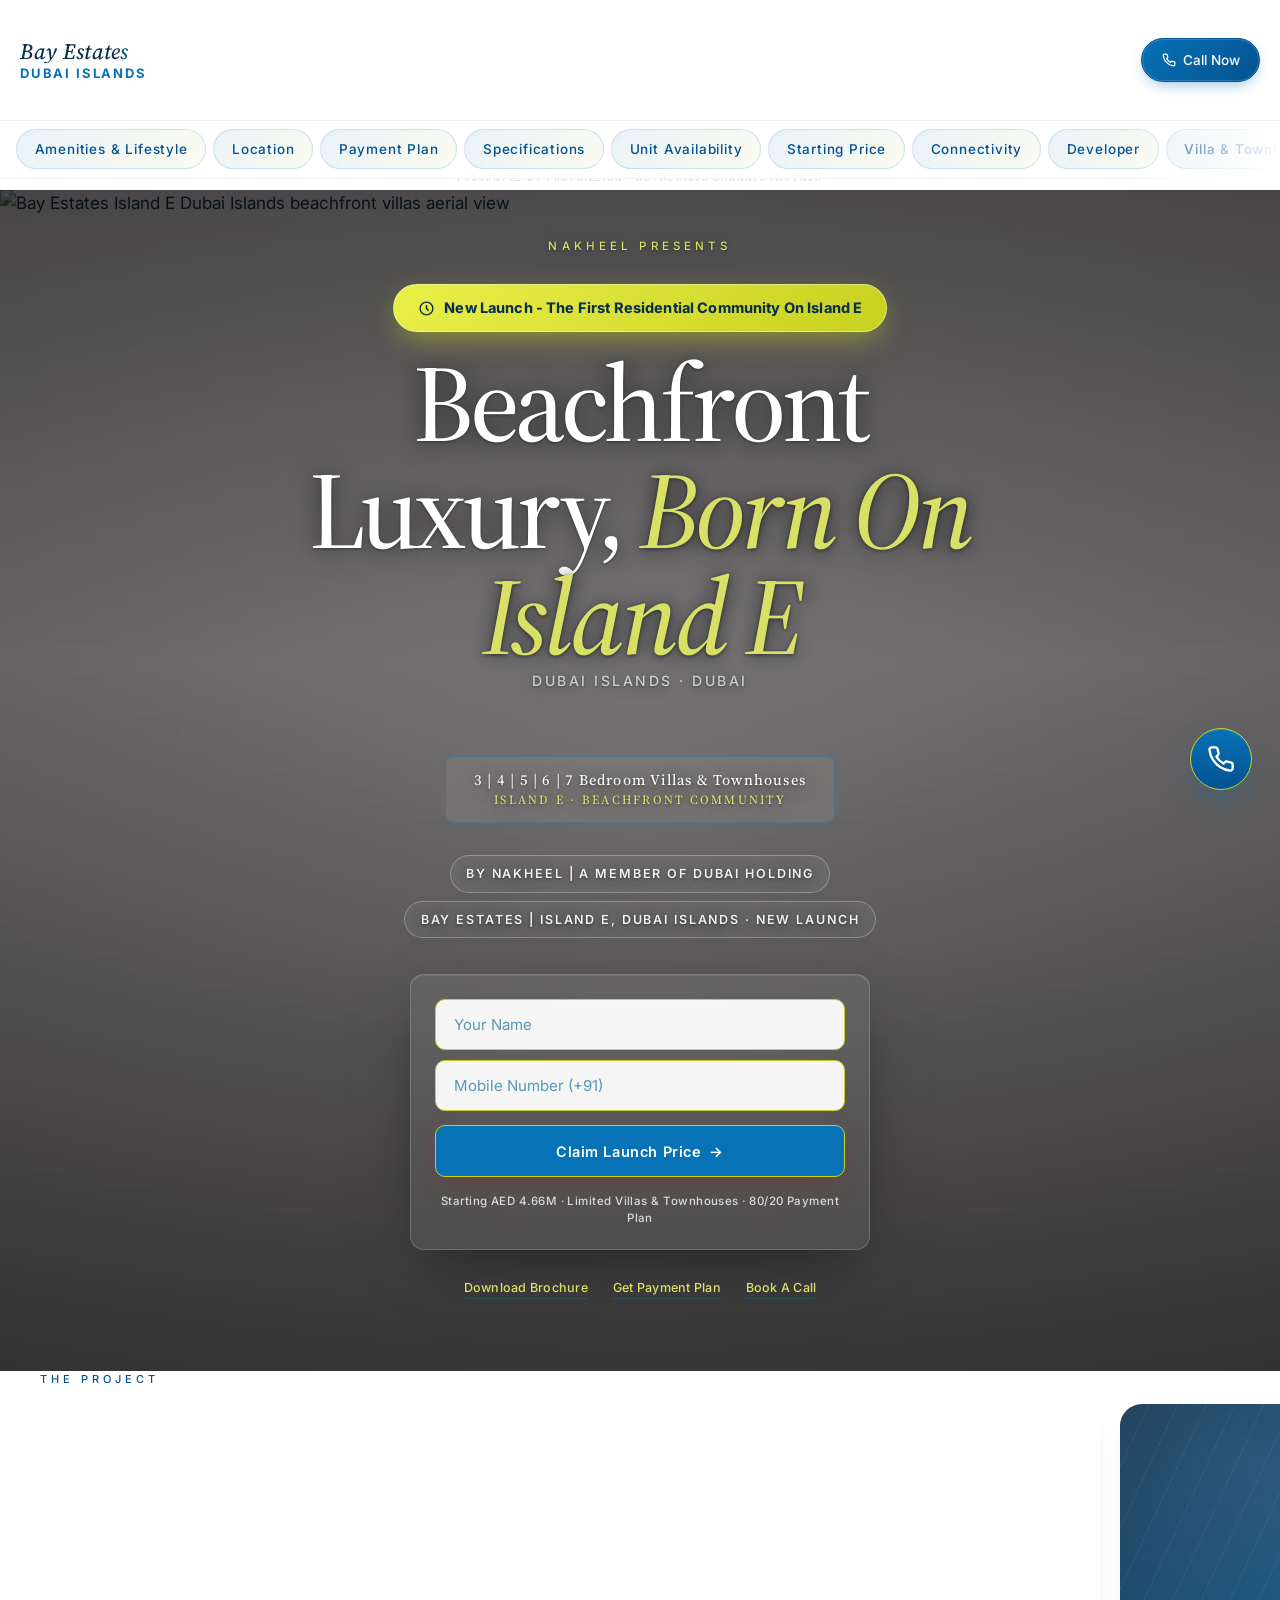
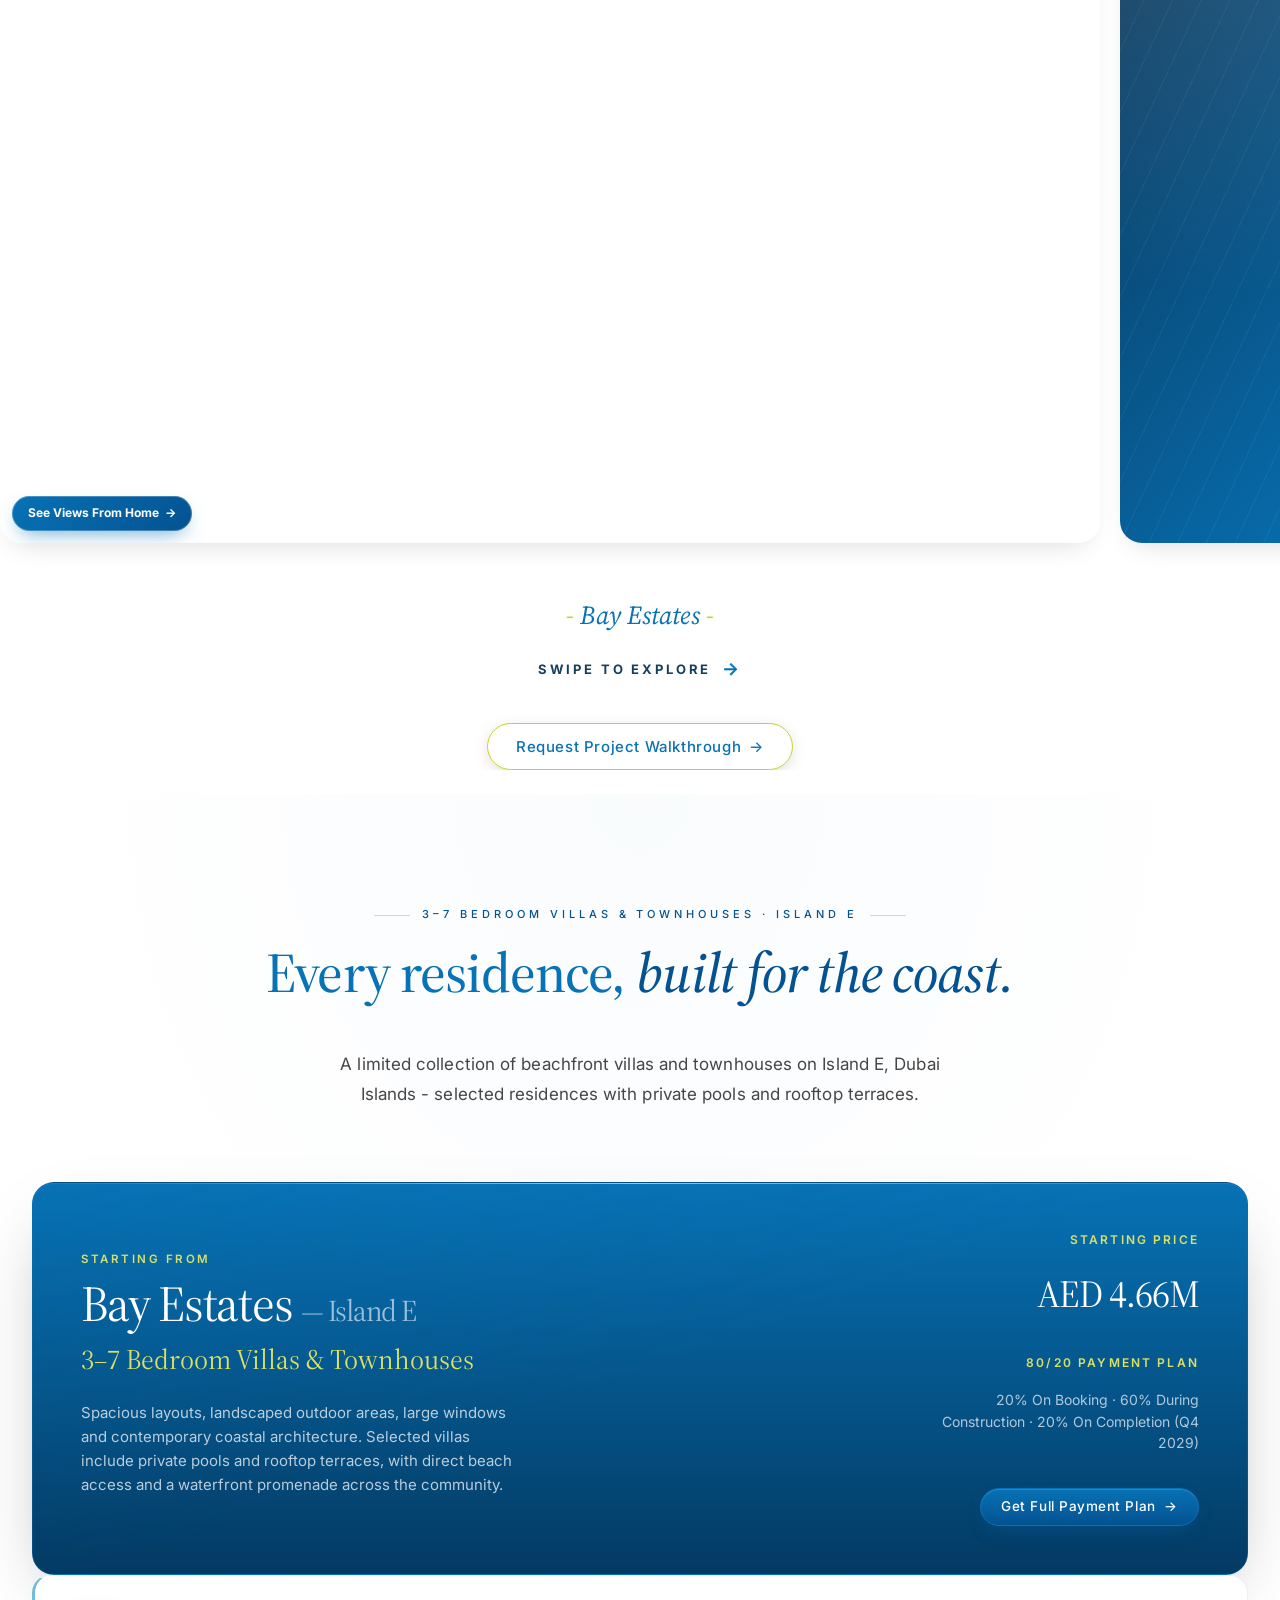
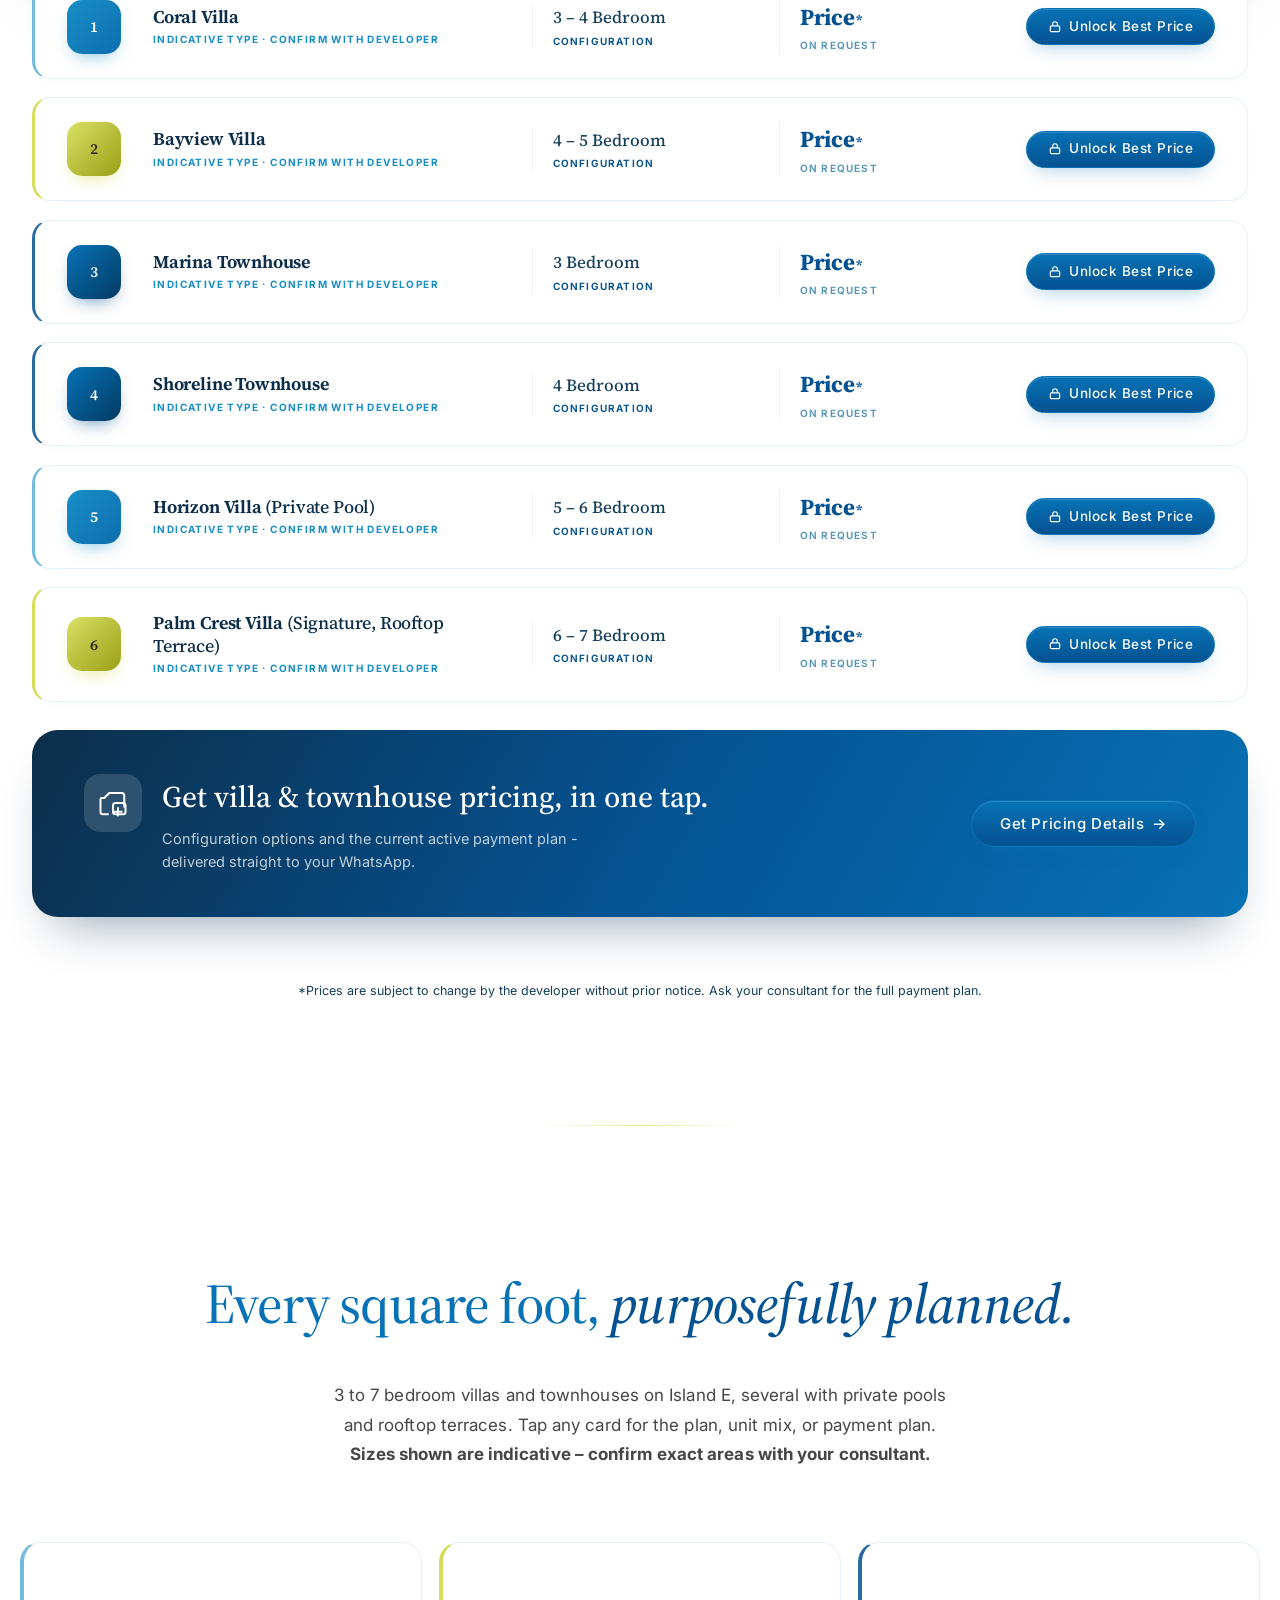
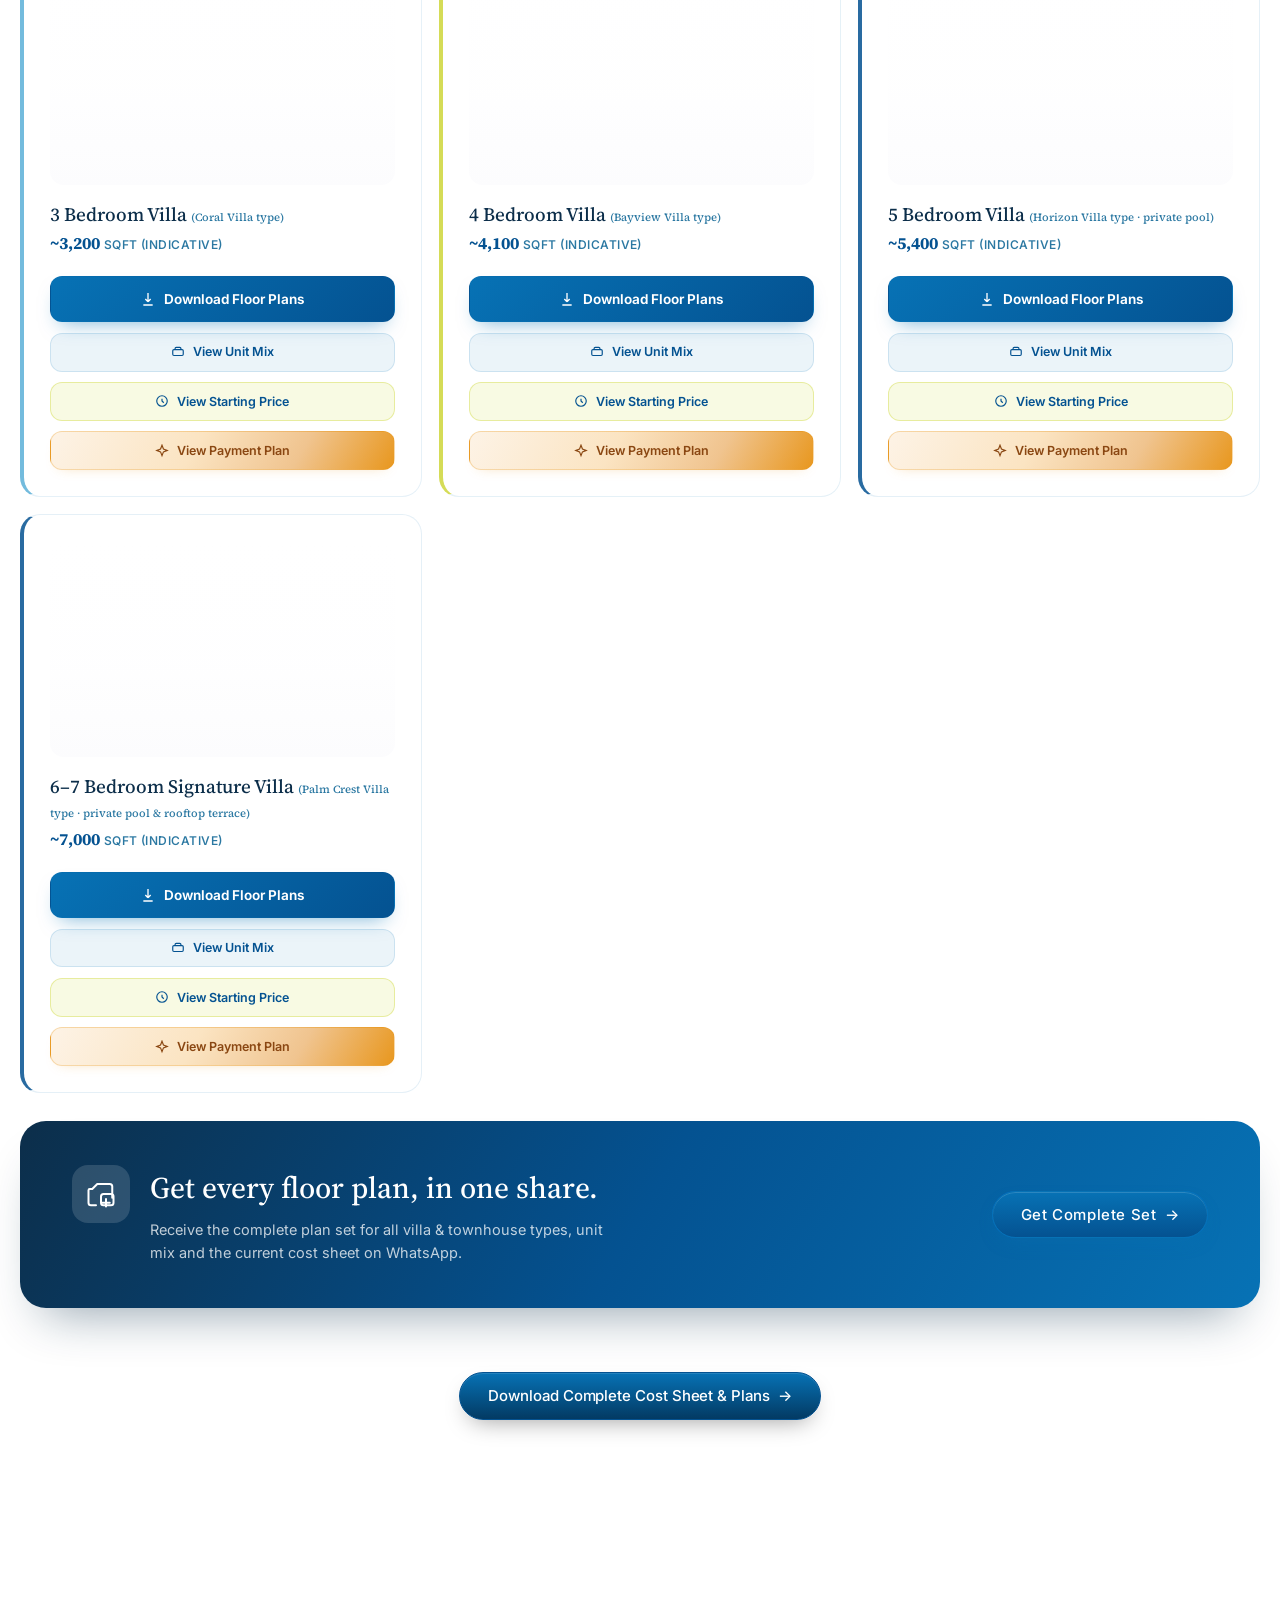
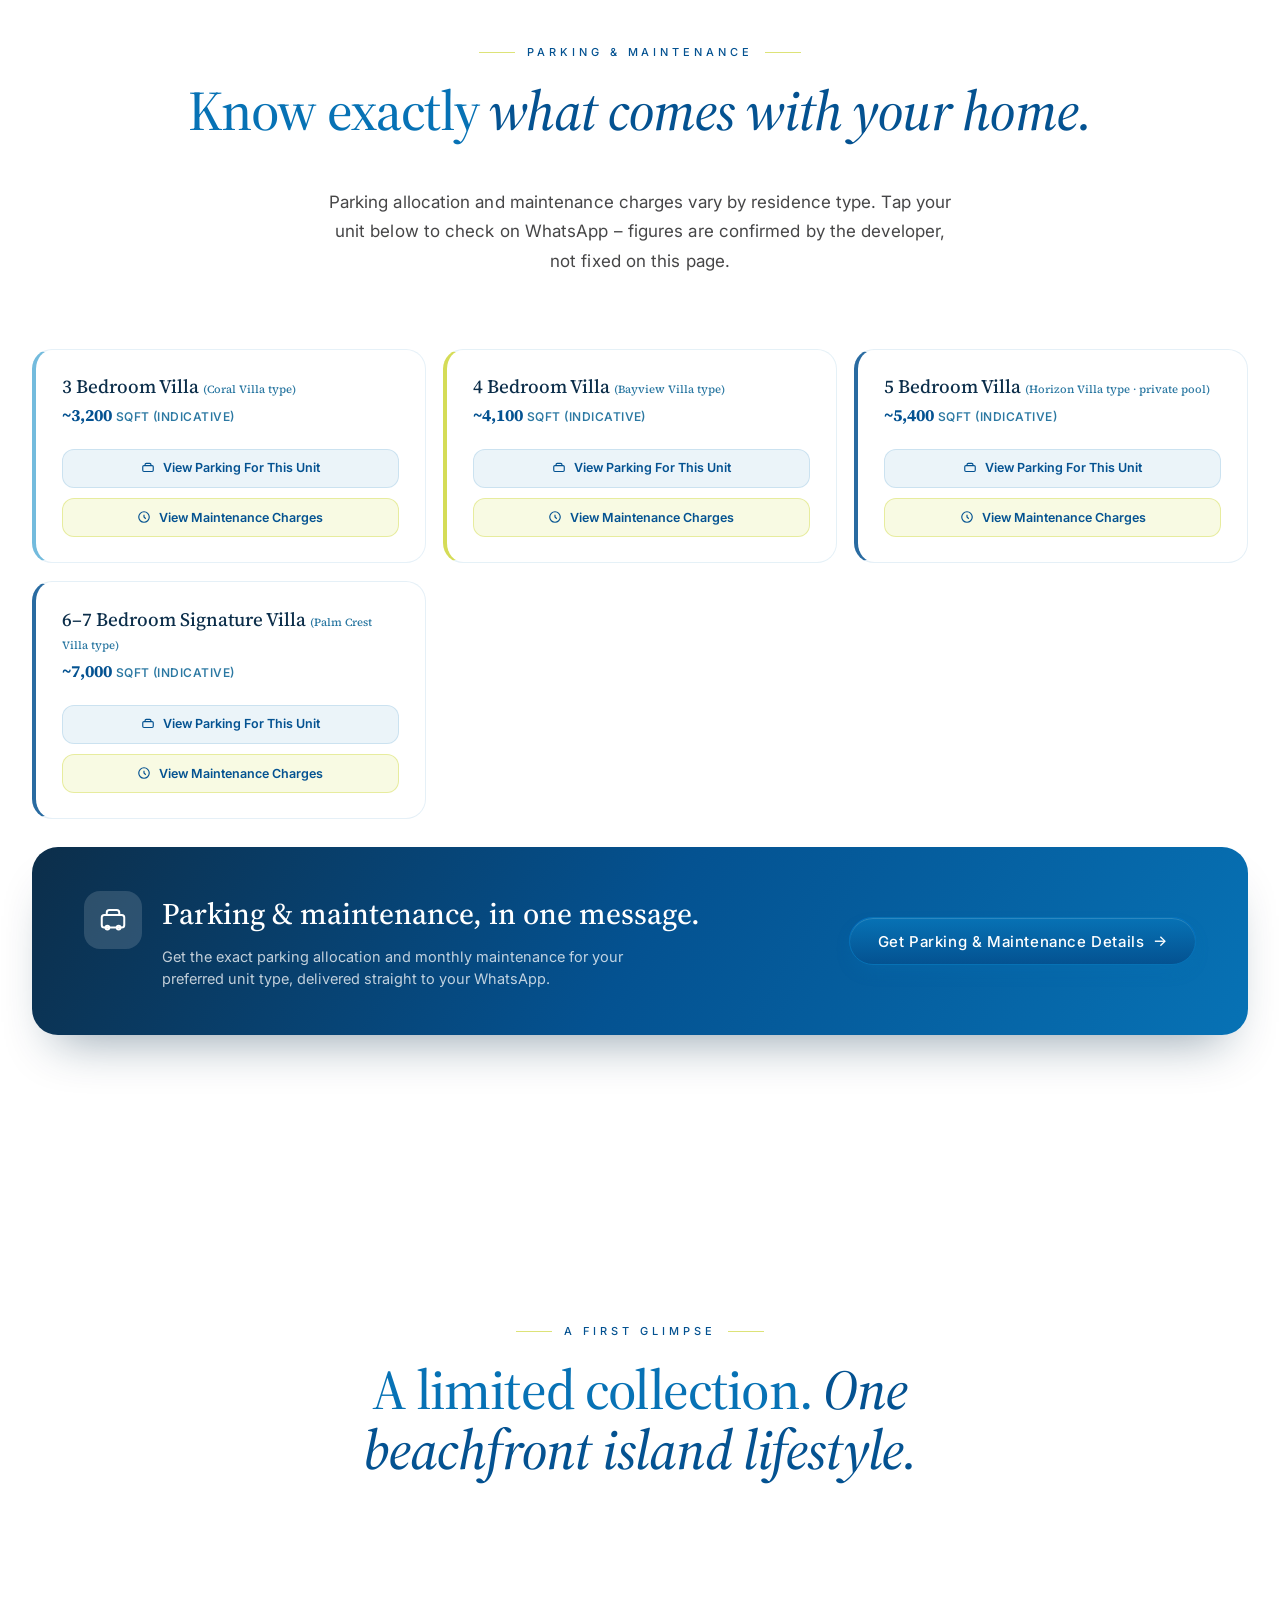
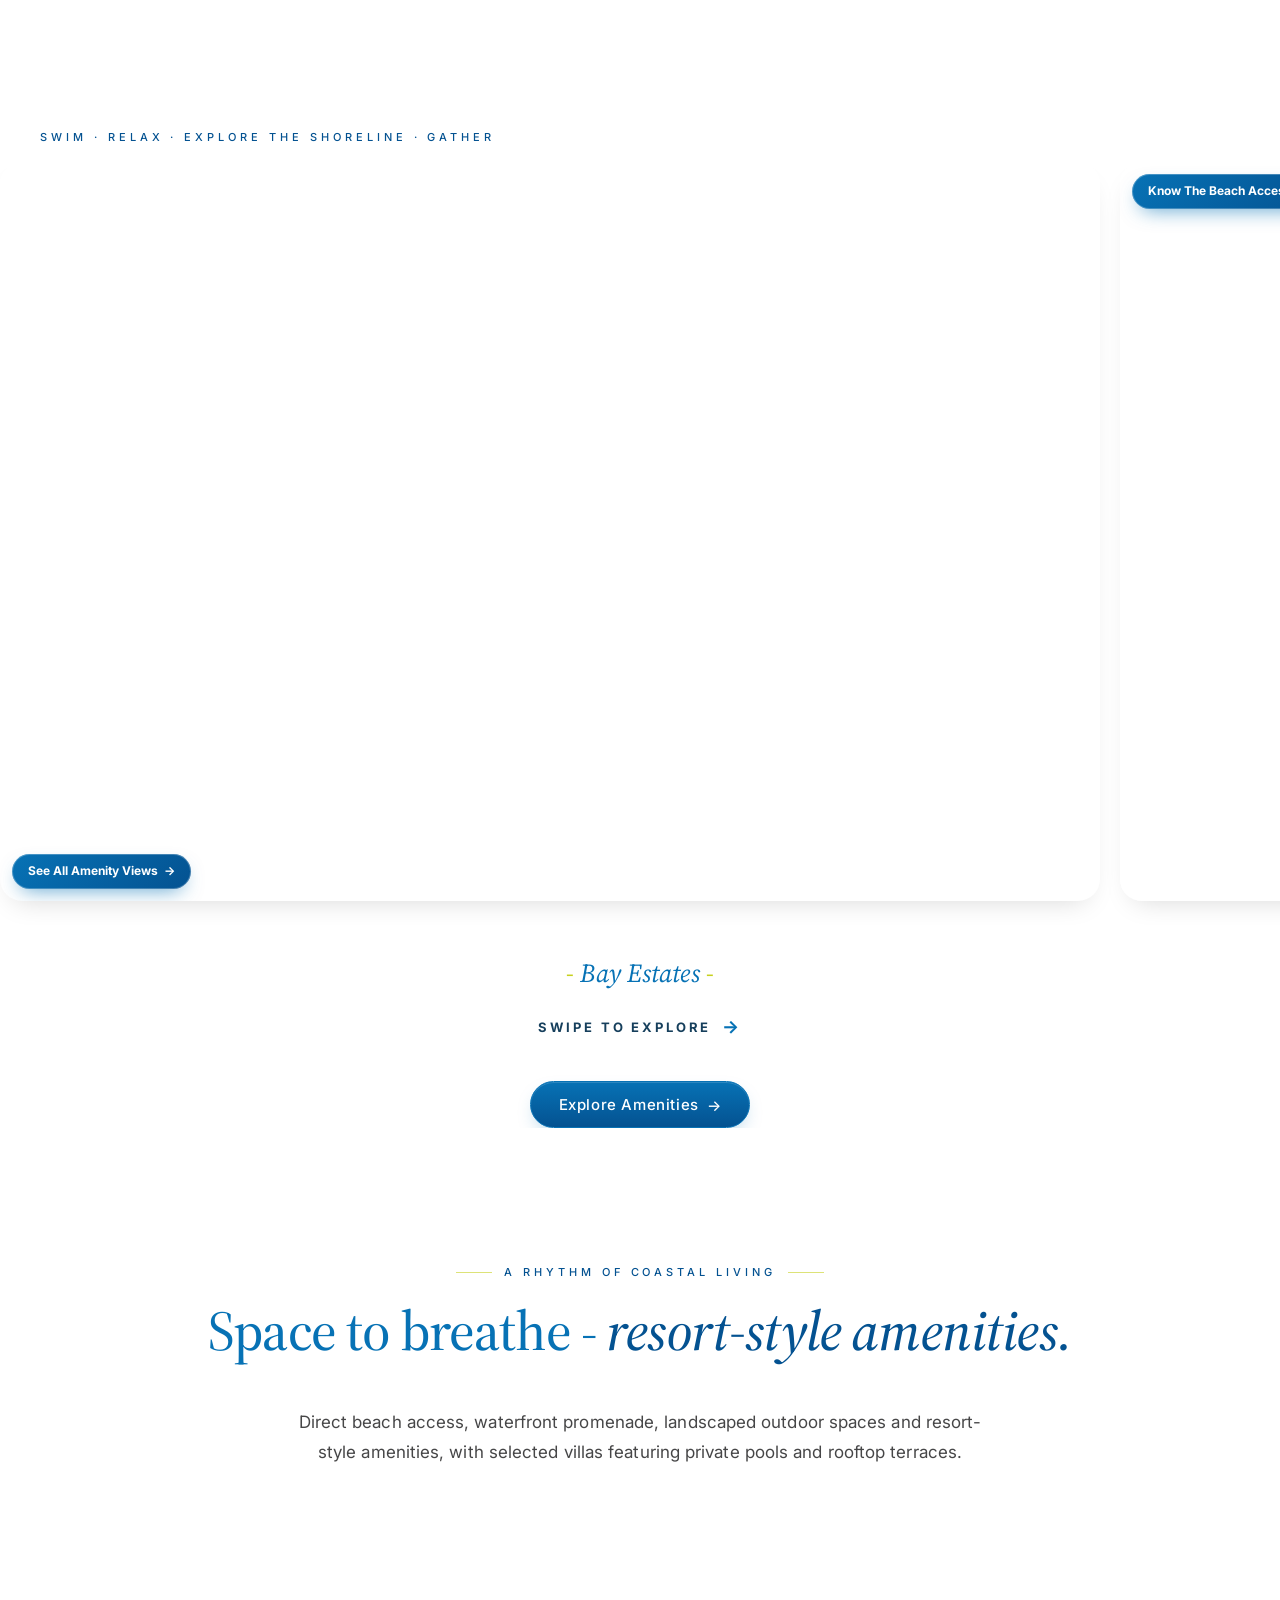
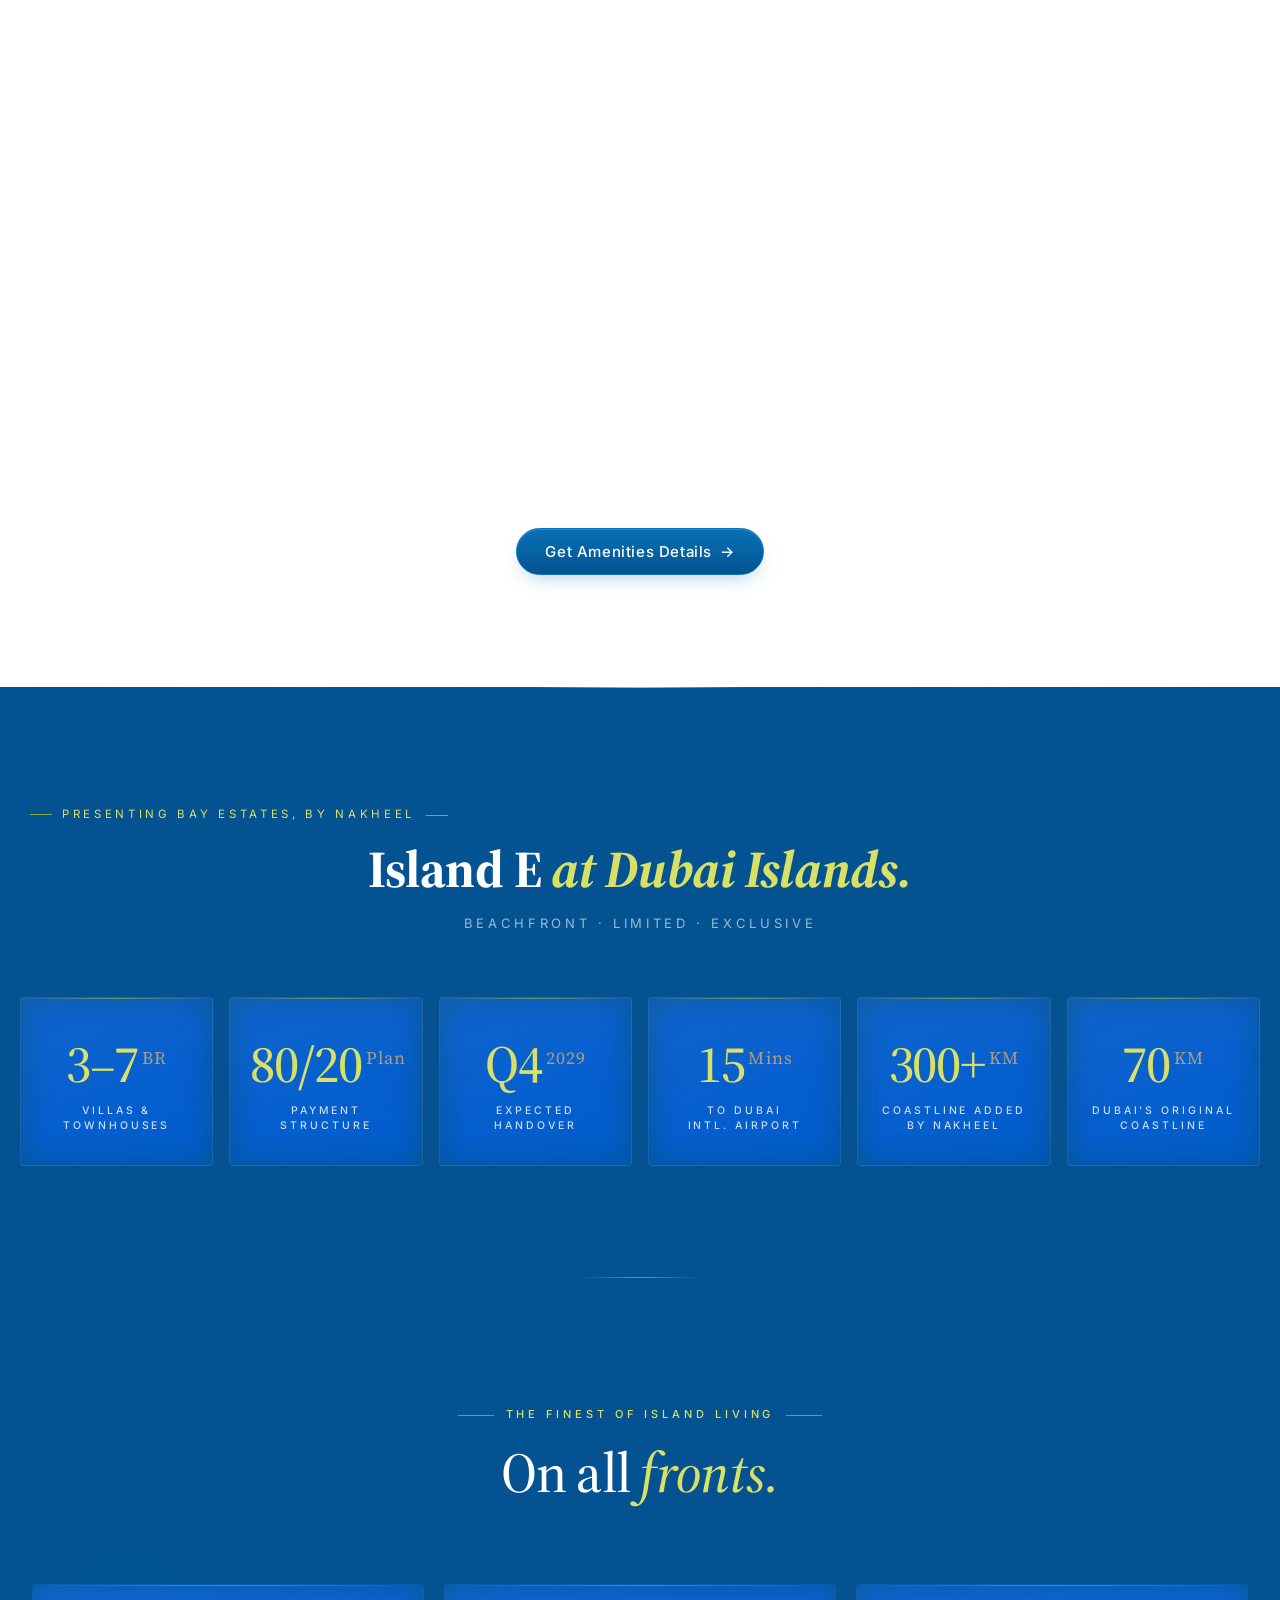
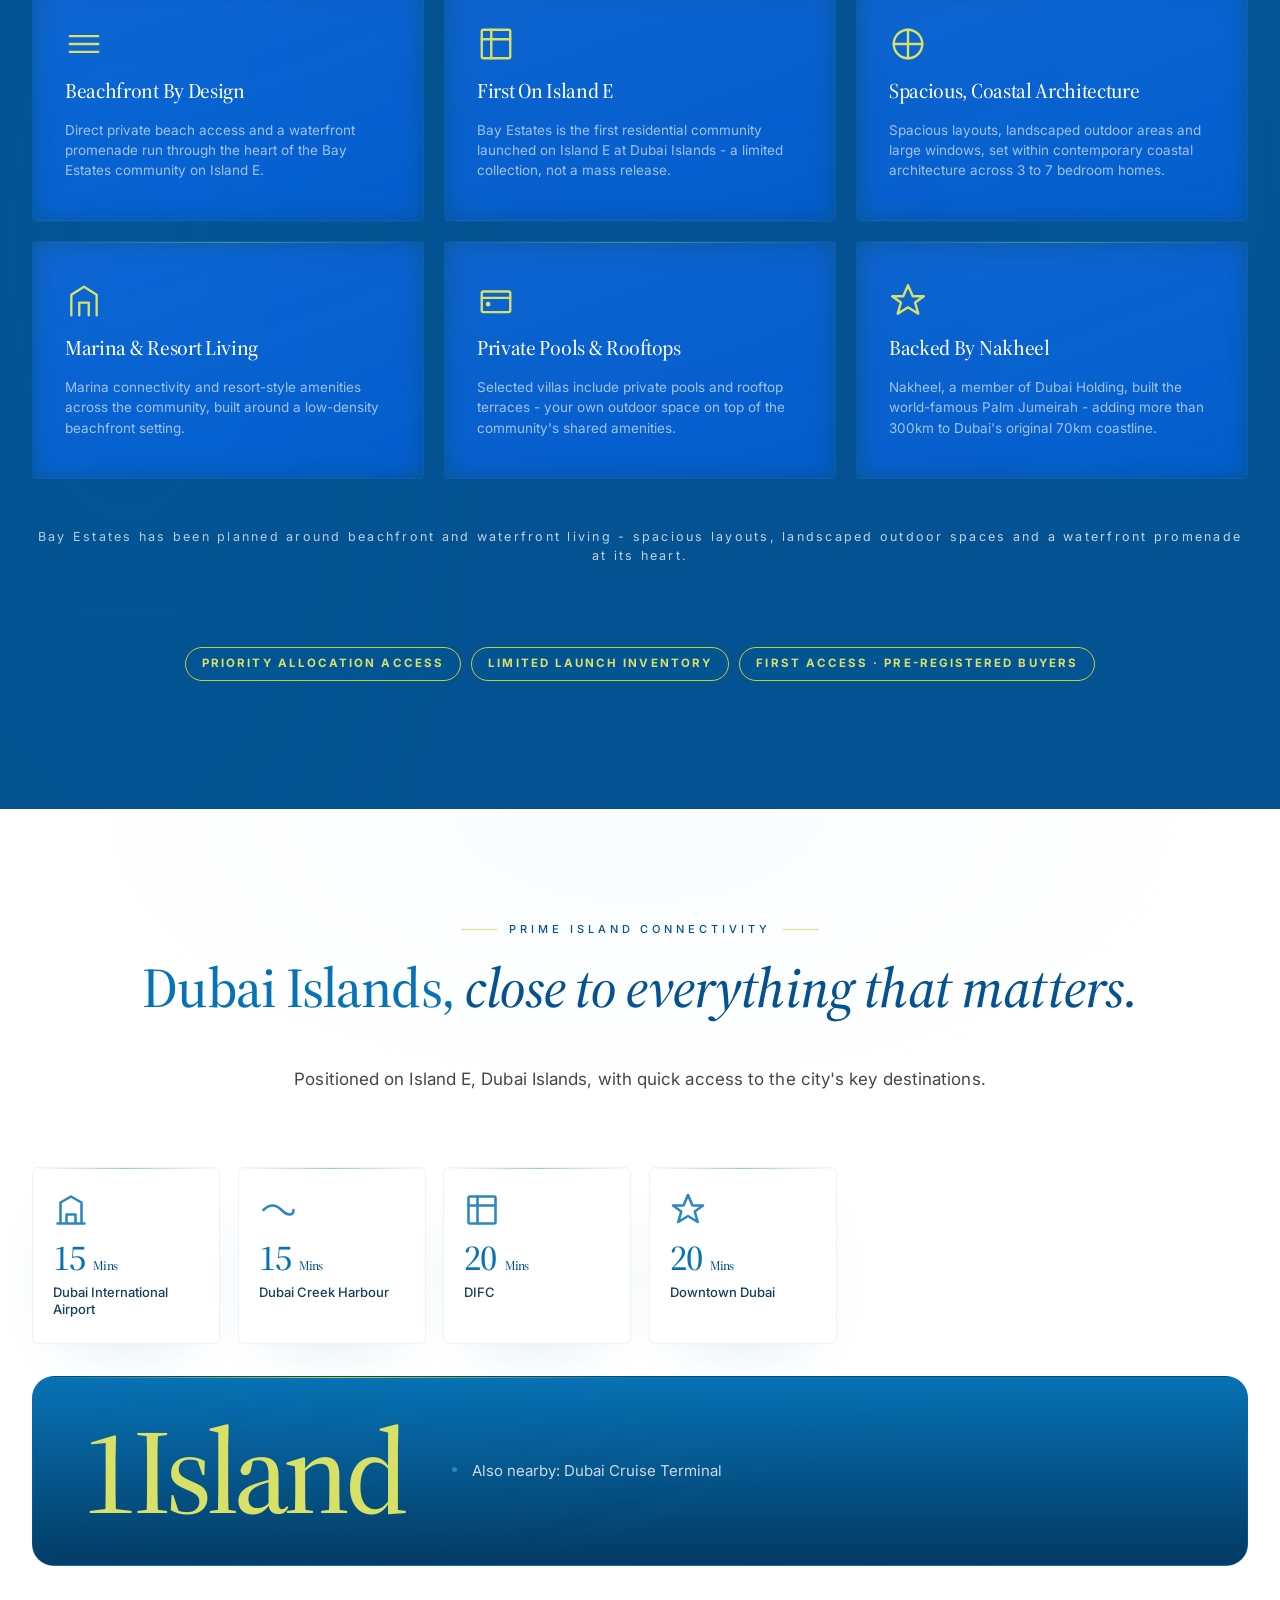
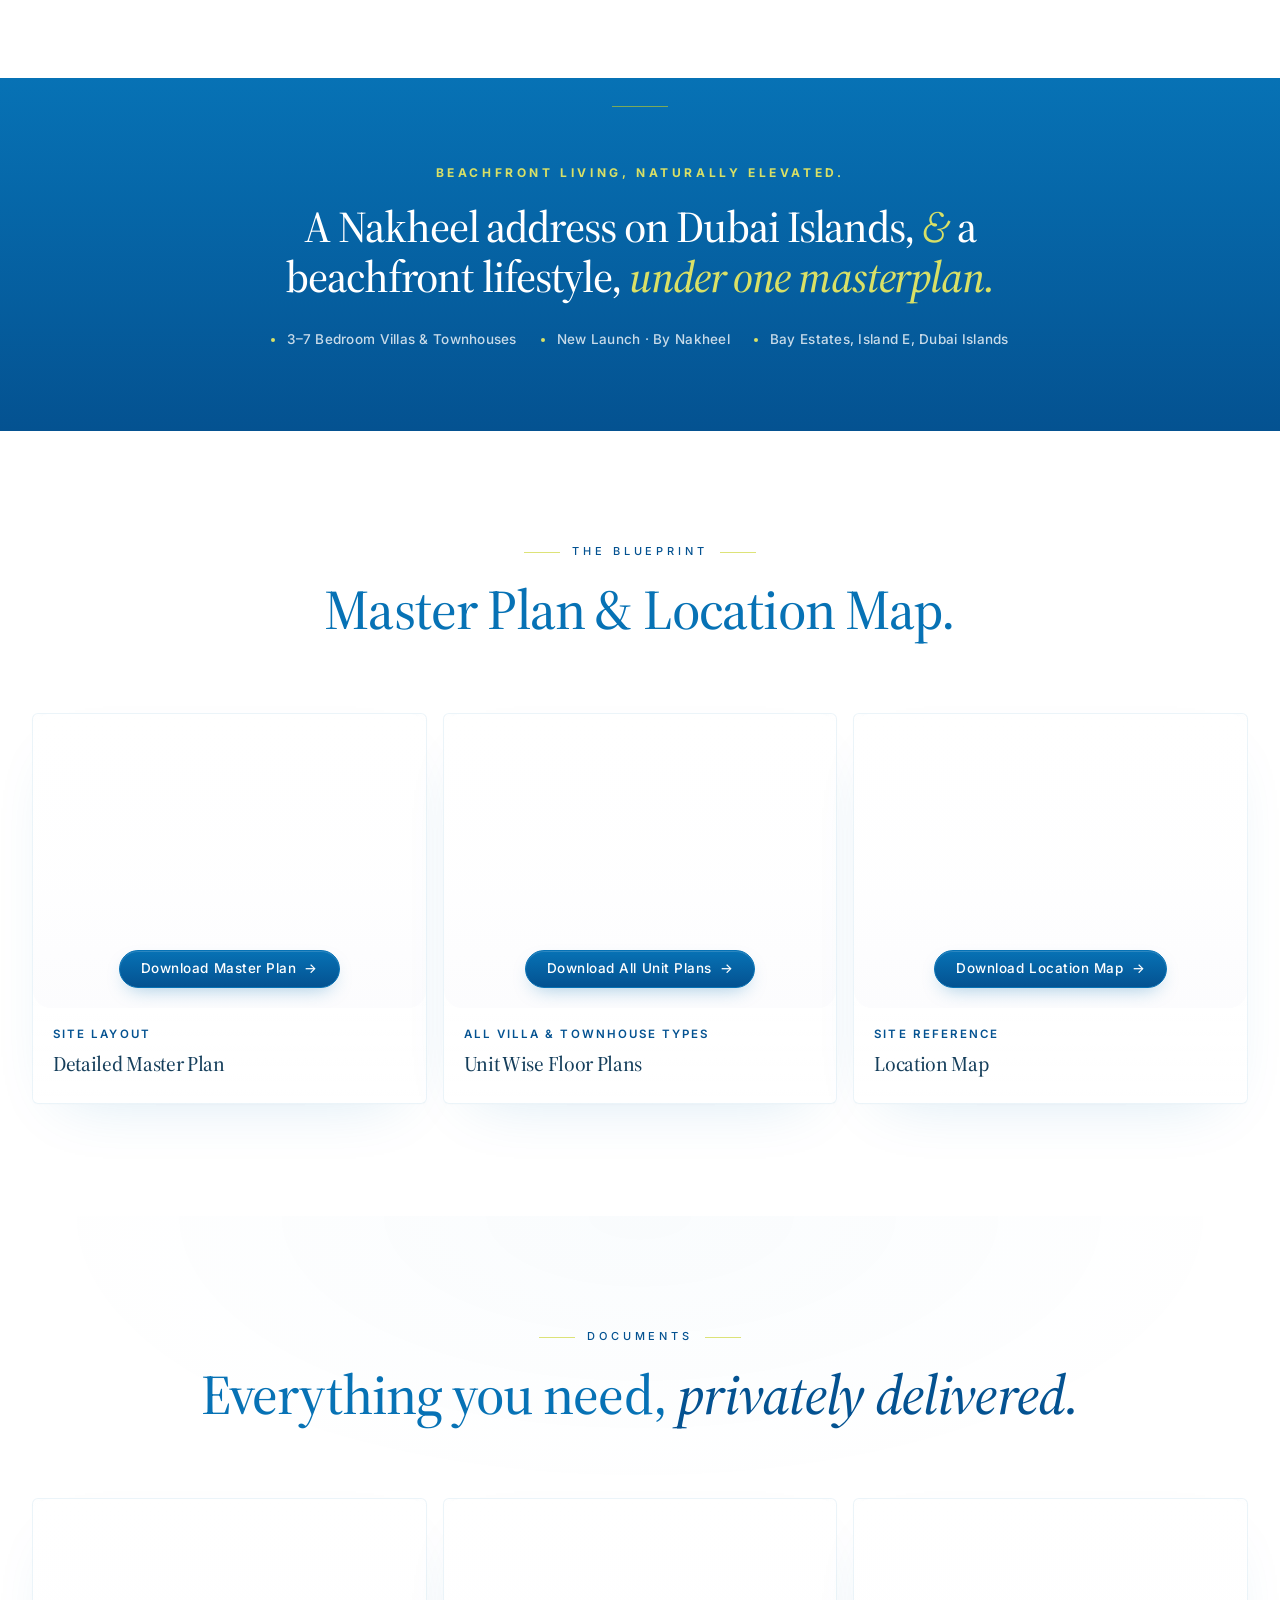
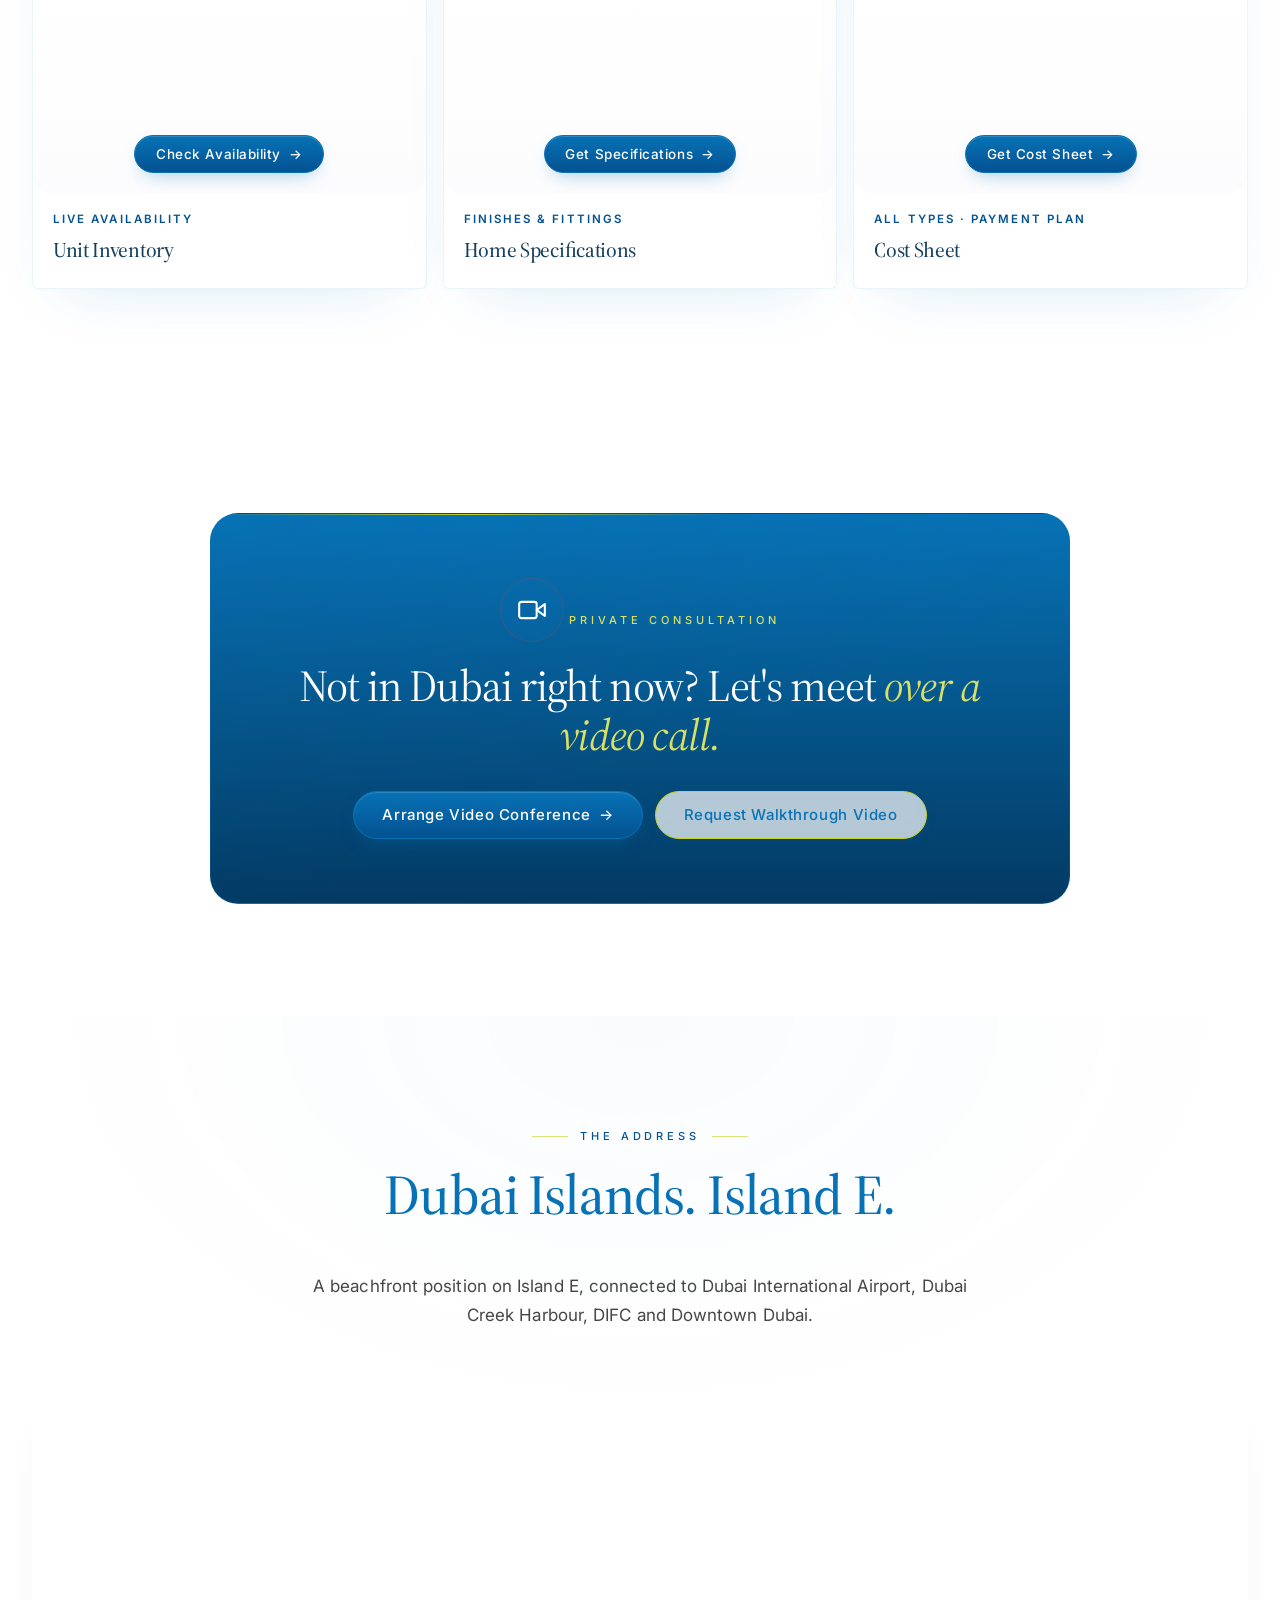
==== commit d24cd042: "Update index.html" ====
--- a/bay-estate-dubai-island-e.com/index.html
+++ b/bay-estate-dubai-island-e.com/index.html
@@ -199,6 +199,108 @@
       </div>
     </div>
 
+    <!-- ⚠️ PLACEHOLDER DATA — villa/townhouse type names and configurations below are
+         INDICATIVE examples only, not confirmed Bay Estates unit types. Replace with
+         real developer-supplied names/configs before this page goes live on paid ads. -->
+    <div class="unit-list">
+      <div class="unit-row-simple tier-2">
+        <div class="uc-badge tier-2">1</div>
+        <div>
+          <div class="uc-name">Coral Villa</div>
+          <div class="uc-name-tag">Indicative Type &middot; Confirm With Developer</div>
+        </div>
+        <div class="uc-area">
+          <div class="uc-area-value">3 &ndash; 4 Bedroom</div>
+          <div class="uc-area-label">Configuration</div>
+        </div>
+        <div class="uc-price">
+          <div class="uc-price-value">Price<span class="uc-star">*</span></div>
+          <div class="uc-price-label">On Request</div>
+        </div>
+        <a href="https://wa.me/918857090799?text=Unlock%20best%20price%20for%20Coral%20Villa%20at%20Bay%20Estates%20Dubai%20Islands" target="_blank" rel="noopener" class="btn btn-glass-brand btn-sm btn-unlock"><svg viewBox="0 0 24 24" fill="none" stroke="currentColor" stroke-width="2"><rect x="4" y="10" width="16" height="10" rx="2"/><path d="M8 10V7a4 4 0 0 1 8 0v3"/></svg>Unlock Best Price</a>
+      </div>
+      <div class="unit-row-simple tier-3">
+        <div class="uc-badge tier-3">2</div>
+        <div>
+          <div class="uc-name">Bayview Villa</div>
+          <div class="uc-name-tag">Indicative Type &middot; Confirm With Developer</div>
+        </div>
+        <div class="uc-area">
+          <div class="uc-area-value">4 &ndash; 5 Bedroom</div>
+          <div class="uc-area-label">Configuration</div>
+        </div>
+        <div class="uc-price">
+          <div class="uc-price-value">Price<span class="uc-star">*</span></div>
+          <div class="uc-price-label">On Request</div>
+        </div>
+        <a href="https://wa.me/918857090799?text=Unlock%20best%20price%20for%20Bayview%20Villa%20at%20Bay%20Estates%20Dubai%20Islands" target="_blank" rel="noopener" class="btn btn-glass-brand btn-sm btn-unlock"><svg viewBox="0 0 24 24" fill="none" stroke="currentColor" stroke-width="2"><rect x="4" y="10" width="16" height="10" rx="2"/><path d="M8 10V7a4 4 0 0 1 8 0v3"/></svg>Unlock Best Price</a>
+      </div>
+      <div class="unit-row-simple tier-4">
+        <div class="uc-badge tier-4">3</div>
+        <div>
+          <div class="uc-name">Marina Townhouse</div>
+          <div class="uc-name-tag">Indicative Type &middot; Confirm With Developer</div>
+        </div>
+        <div class="uc-area">
+          <div class="uc-area-value">3 Bedroom</div>
+          <div class="uc-area-label">Configuration</div>
+        </div>
+        <div class="uc-price">
+          <div class="uc-price-value">Price<span class="uc-star">*</span></div>
+          <div class="uc-price-label">On Request</div>
+        </div>
+        <a href="https://wa.me/918857090799?text=Unlock%20best%20price%20for%20Marina%20Townhouse%20at%20Bay%20Estates%20Dubai%20Islands" target="_blank" rel="noopener" class="btn btn-glass-brand btn-sm btn-unlock"><svg viewBox="0 0 24 24" fill="none" stroke="currentColor" stroke-width="2"><rect x="4" y="10" width="16" height="10" rx="2"/><path d="M8 10V7a4 4 0 0 1 8 0v3"/></svg>Unlock Best Price</a>
+      </div>
+      <div class="unit-row-simple tier-4">
+        <div class="uc-badge tier-4">4</div>
+        <div>
+          <div class="uc-name">Shoreline Townhouse</div>
+          <div class="uc-name-tag">Indicative Type &middot; Confirm With Developer</div>
+        </div>
+        <div class="uc-area">
+          <div class="uc-area-value">4 Bedroom</div>
+          <div class="uc-area-label">Configuration</div>
+        </div>
+        <div class="uc-price">
+          <div class="uc-price-value">Price<span class="uc-star">*</span></div>
+          <div class="uc-price-label">On Request</div>
+        </div>
+        <a href="https://wa.me/918857090799?text=Unlock%20best%20price%20for%20Shoreline%20Townhouse%20at%20Bay%20Estates%20Dubai%20Islands" target="_blank" rel="noopener" class="btn btn-glass-brand btn-sm btn-unlock"><svg viewBox="0 0 24 24" fill="none" stroke="currentColor" stroke-width="2"><rect x="4" y="10" width="16" height="10" rx="2"/><path d="M8 10V7a4 4 0 0 1 8 0v3"/></svg>Unlock Best Price</a>
+      </div>
+      <div class="unit-row-simple tier-2">
+        <div class="uc-badge tier-2">5</div>
+        <div>
+          <div class="uc-name">Horizon Villa <span style="font-weight:500;">(Private Pool)</span></div>
+          <div class="uc-name-tag">Indicative Type &middot; Confirm With Developer</div>
+        </div>
+        <div class="uc-area">
+          <div class="uc-area-value">5 &ndash; 6 Bedroom</div>
+          <div class="uc-area-label">Configuration</div>
+        </div>
+        <div class="uc-price">
+          <div class="uc-price-value">Price<span class="uc-star">*</span></div>
+          <div class="uc-price-label">On Request</div>
+        </div>
+        <a href="https://wa.me/918857090799?text=Unlock%20best%20price%20for%20Horizon%20Villa%20at%20Bay%20Estates%20Dubai%20Islands" target="_blank" rel="noopener" class="btn btn-glass-brand btn-sm btn-unlock"><svg viewBox="0 0 24 24" fill="none" stroke="currentColor" stroke-width="2"><rect x="4" y="10" width="16" height="10" rx="2"/><path d="M8 10V7a4 4 0 0 1 8 0v3"/></svg>Unlock Best Price</a>
+      </div>
+      <div class="unit-row-simple tier-3">
+        <div class="uc-badge tier-3">6</div>
+        <div>
+          <div class="uc-name">Palm Crest Villa <span style="font-weight:500;">(Signature, Rooftop Terrace)</span></div>
+          <div class="uc-name-tag">Indicative Type &middot; Confirm With Developer</div>
+        </div>
+        <div class="uc-area">
+          <div class="uc-area-value">6 &ndash; 7 Bedroom</div>
+          <div class="uc-area-label">Configuration</div>
+        </div>
+        <div class="uc-price">
+          <div class="uc-price-value">Price<span class="uc-star">*</span></div>
+          <div class="uc-price-label">On Request</div>
+        </div>
+        <a href="https://wa.me/918857090799?text=Unlock%20best%20price%20for%20Palm%20Crest%20Villa%20at%20Bay%20Estates%20Dubai%20Islands" target="_blank" rel="noopener" class="btn btn-glass-brand btn-sm btn-unlock"><svg viewBox="0 0 24 24" fill="none" stroke="currentColor" stroke-width="2"><rect x="4" y="10" width="16" height="10" rx="2"/><path d="M8 10V7a4 4 0 0 1 8 0v3"/></svg>Unlock Best Price</a>
+      </div>
+    </div>
+
     <div class="all-plans-banner reveal">
       <div class="apb-left">
         <div class="apb-icon">
@@ -214,6 +316,163 @@
 
     <div class="text-center mt-xl">
       <p style="font-size: 12.5px; color: var(--graphite);">*Prices are subject to change by the developer without prior notice. Ask your consultant for the full payment plan.</p>
+    </div>
+  </div>
+</section>
+
+<!-- ============================ EVERY SQUARE FOOT CONSIDERED - Floor Plans inside ============================ -->
+<!-- ⚠️ PLACEHOLDER DATA — sqft figures below are INDICATIVE EXAMPLES only, not
+     confirmed Bay Estates measurements. Replace with real developer-supplied
+     areas before this page goes live on paid ads. -->
+<section id="plans" class="every-sqft-section">
+  <div class="container">
+    <div class="section-head">
+      <span class="eyebrow reveal">Residence Plans &middot; Indicative Sizes</span>
+      <h2 class="h-section reveal reveal-d1">Every square foot, <em class="italic text-brand">purposefully planned.</em></h2>
+      <p class="lead mt-md reveal reveal-d2" style="max-width: 640px; margin-left: auto; margin-right: auto;">
+        3 to 7 bedroom villas and townhouses on Island E, several with private pools and rooftop terraces. Tap any card for the plan, unit mix, or payment plan. <strong>Sizes shown are indicative &ndash; confirm exact areas with your consultant.</strong>
+      </p>
+    </div>
+
+    <div class="unit-plan-grid">
+      <div class="unit-plan-card reveal tier-2">
+        <div class="upc-visual gated gated-soft-33"><img src="https://dubai-salesoffice.ae/bay-estates/public/images/gallery/gallery2.webp" alt="Bay Estates 3 Bedroom Villa indicative floor plan" width="827" height="700" loading="lazy" decoding="async"></div>
+        <div class="upc-head" style="flex-direction:column; align-items:flex-start; gap:0.3rem;">
+          <div class="upc-name">3 Bedroom Villa <span style="font-size:11px; font-weight:500; color:var(--slate);">(Coral Villa type)</span></div>
+          <div class="upc-sub upc-sub-bold">~3,200 <span class="upc-sub-unit">sqft (indicative)</span></div>
+        </div>
+        <div class="upc-cta-row">
+          <a href="https://wa.me/918857090799?text=Send%20me%20all%203%20Bedroom%20Villa%20floor%20plans%20Bay%20Estates%20Dubai%20Islands" target="_blank" rel="noopener" class="upc-btn primary"><svg viewBox="0 0 24 24" fill="none" stroke="currentColor" stroke-width="2"><path d="M12 3v13m0 0l-4-4m4 4l4-4M5 21h14"/></svg>Download Floor Plans</a>
+          <a href="https://wa.me/918857090799?text=Send%20me%20the%20unit%20mix%20for%203%20Bedroom%20Villa%20at%20Bay%20Estates" target="_blank" rel="noopener" class="upc-btn secondary"><svg viewBox="0 0 24 24" fill="none" stroke="currentColor" stroke-width="2"><rect x="3" y="8" width="18" height="10" rx="2"/><path d="M7 8V6a2 2 0 0 1 2-2h6a2 2 0 0 1 2 2v2"/></svg>View Unit Mix</a>
+          <a href="https://wa.me/918857090799?text=What%20is%20the%20starting%20price%20for%203%20Bedroom%20Villa%20at%20Bay%20Estates%20Dubai%20Islands%3F" target="_blank" rel="noopener" class="upc-btn tertiary"><svg viewBox="0 0 24 24" fill="none" stroke="currentColor" stroke-width="2"><path d="M12 8v4l3 3M21 12a9 9 0 1 1-18 0 9 9 0 0 1 18 0z"/></svg>View Starting Price</a>
+          <a href="https://wa.me/918857090799?text=Send%20me%20the%20payment%20plan%20for%203%20Bedroom%20Villa%20at%20Bay%20Estates" target="_blank" rel="noopener" class="upc-btn quaternary"><svg viewBox="0 0 24 24" fill="none" stroke="currentColor" stroke-width="2"><path d="M12 2l2.5 6.5L21 11l-6.5 2.5L12 20l-2.5-6.5L3 11l6.5-2.5z"/></svg>View Payment Plan</a>
+        </div>
+      </div>
+      <div class="unit-plan-card reveal tier-3">
+        <div class="upc-visual gated gated-soft-33"><img src="https://dubai-salesoffice.ae/bay-estates/public/images/gallery/gallery1.webp" alt="Bay Estates 4 Bedroom Villa indicative floor plan" width="827" height="700" loading="lazy" decoding="async"></div>
+        <div class="upc-head" style="flex-direction:column; align-items:flex-start; gap:0.3rem;">
+          <div class="upc-name">4 Bedroom Villa <span style="font-size:11px; font-weight:500; color:var(--slate);">(Bayview Villa type)</span></div>
+          <div class="upc-sub upc-sub-bold">~4,100 <span class="upc-sub-unit">sqft (indicative)</span></div>
+        </div>
+        <div class="upc-cta-row">
+          <a href="https://wa.me/918857090799?text=Send%20me%20all%204%20Bedroom%20Villa%20floor%20plans%20Bay%20Estates%20Dubai%20Islands" target="_blank" rel="noopener" class="upc-btn primary"><svg viewBox="0 0 24 24" fill="none" stroke="currentColor" stroke-width="2"><path d="M12 3v13m0 0l-4-4m4 4l4-4M5 21h14"/></svg>Download Floor Plans</a>
+          <a href="https://wa.me/918857090799?text=Send%20me%20the%20unit%20mix%20for%204%20Bedroom%20Villa%20at%20Bay%20Estates" target="_blank" rel="noopener" class="upc-btn secondary"><svg viewBox="0 0 24 24" fill="none" stroke="currentColor" stroke-width="2"><rect x="3" y="8" width="18" height="10" rx="2"/><path d="M7 8V6a2 2 0 0 1 2-2h6a2 2 0 0 1 2 2v2"/></svg>View Unit Mix</a>
+          <a href="https://wa.me/918857090799?text=What%20is%20the%20starting%20price%20for%204%20Bedroom%20Villa%20at%20Bay%20Estates%20Dubai%20Islands%3F" target="_blank" rel="noopener" class="upc-btn tertiary"><svg viewBox="0 0 24 24" fill="none" stroke="currentColor" stroke-width="2"><path d="M12 8v4l3 3M21 12a9 9 0 1 1-18 0 9 9 0 0 1 18 0z"/></svg>View Starting Price</a>
+          <a href="https://wa.me/918857090799?text=Send%20me%20the%20payment%20plan%20for%204%20Bedroom%20Villa%20at%20Bay%20Estates" target="_blank" rel="noopener" class="upc-btn quaternary"><svg viewBox="0 0 24 24" fill="none" stroke="currentColor" stroke-width="2"><path d="M12 2l2.5 6.5L21 11l-6.5 2.5L12 20l-2.5-6.5L3 11l6.5-2.5z"/></svg>View Payment Plan</a>
+        </div>
+      </div>
+      <div class="unit-plan-card reveal tier-4">
+        <div class="upc-visual gated gated-soft-33"><img src="https://dubai-salesoffice.ae/bay-estates/public/images/gallery/gallery4.webp" alt="Bay Estates 5 Bedroom Villa with private pool indicative floor plan" width="827" height="700" loading="lazy" decoding="async"></div>
+        <div class="upc-head" style="flex-direction:column; align-items:flex-start; gap:0.3rem;">
+          <div class="upc-name">5 Bedroom Villa <span style="font-size:11px; font-weight:500; color:var(--slate);">(Horizon Villa type &middot; private pool)</span></div>
+          <div class="upc-sub upc-sub-bold">~5,400 <span class="upc-sub-unit">sqft (indicative)</span></div>
+        </div>
+        <div class="upc-cta-row">
+          <a href="https://wa.me/918857090799?text=Send%20me%20all%205%20Bedroom%20Villa%20floor%20plans%20Bay%20Estates%20Dubai%20Islands" target="_blank" rel="noopener" class="upc-btn primary"><svg viewBox="0 0 24 24" fill="none" stroke="currentColor" stroke-width="2"><path d="M12 3v13m0 0l-4-4m4 4l4-4M5 21h14"/></svg>Download Floor Plans</a>
+          <a href="https://wa.me/918857090799?text=Send%20me%20the%20unit%20mix%20for%205%20Bedroom%20Villa%20at%20Bay%20Estates" target="_blank" rel="noopener" class="upc-btn secondary"><svg viewBox="0 0 24 24" fill="none" stroke="currentColor" stroke-width="2"><rect x="3" y="8" width="18" height="10" rx="2"/><path d="M7 8V6a2 2 0 0 1 2-2h6a2 2 0 0 1 2 2v2"/></svg>View Unit Mix</a>
+          <a href="https://wa.me/918857090799?text=What%20is%20the%20starting%20price%20for%205%20Bedroom%20Villa%20at%20Bay%20Estates%20Dubai%20Islands%3F" target="_blank" rel="noopener" class="upc-btn tertiary"><svg viewBox="0 0 24 24" fill="none" stroke="currentColor" stroke-width="2"><path d="M12 8v4l3 3M21 12a9 9 0 1 1-18 0 9 9 0 0 1 18 0z"/></svg>View Starting Price</a>
+          <a href="https://wa.me/918857090799?text=Send%20me%20the%20payment%20plan%20for%205%20Bedroom%20Villa%20at%20Bay%20Estates" target="_blank" rel="noopener" class="upc-btn quaternary"><svg viewBox="0 0 24 24" fill="none" stroke="currentColor" stroke-width="2"><path d="M12 2l2.5 6.5L21 11l-6.5 2.5L12 20l-2.5-6.5L3 11l6.5-2.5z"/></svg>View Payment Plan</a>
+        </div>
+      </div>
+      <div class="unit-plan-card reveal tier-4">
+        <div class="upc-visual gated gated-soft-33"><img src="https://dubai-salesoffice.ae/bay-estates/public/images/gallery/gallery5.webp" alt="Bay Estates 6-7 Bedroom Signature Villa indicative floor plan" width="827" height="700" loading="lazy" decoding="async"></div>
+        <div class="upc-head" style="flex-direction:column; align-items:flex-start; gap:0.3rem;">
+          <div class="upc-name">6&ndash;7 Bedroom Signature Villa <span style="font-size:11px; font-weight:500; color:var(--slate);">(Palm Crest Villa type &middot; private pool &amp; rooftop terrace)</span></div>
+          <div class="upc-sub upc-sub-bold">~7,000 <span class="upc-sub-unit">sqft (indicative)</span></div>
+        </div>
+        <div class="upc-cta-row">
+          <a href="https://wa.me/918857090799?text=Send%20me%20all%206-7%20Bedroom%20Signature%20Villa%20floor%20plans%20Bay%20Estates%20Dubai%20Islands" target="_blank" rel="noopener" class="upc-btn primary"><svg viewBox="0 0 24 24" fill="none" stroke="currentColor" stroke-width="2"><path d="M12 3v13m0 0l-4-4m4 4l4-4M5 21h14"/></svg>Download Floor Plans</a>
+          <a href="https://wa.me/918857090799?text=Send%20me%20the%20unit%20mix%20for%20Signature%20Villa%20at%20Bay%20Estates" target="_blank" rel="noopener" class="upc-btn secondary"><svg viewBox="0 0 24 24" fill="none" stroke="currentColor" stroke-width="2"><rect x="3" y="8" width="18" height="10" rx="2"/><path d="M7 8V6a2 2 0 0 1 2-2h6a2 2 0 0 1 2 2v2"/></svg>View Unit Mix</a>
+          <a href="https://wa.me/918857090799?text=What%20is%20the%20starting%20price%20for%20the%20Signature%20Villa%20at%20Bay%20Estates%20Dubai%20Islands%3F" target="_blank" rel="noopener" class="upc-btn tertiary"><svg viewBox="0 0 24 24" fill="none" stroke="currentColor" stroke-width="2"><path d="M12 8v4l3 3M21 12a9 9 0 1 1-18 0 9 9 0 0 1 18 0z"/></svg>View Starting Price</a>
+          <a href="https://wa.me/918857090799?text=Send%20me%20the%20payment%20plan%20for%20the%20Signature%20Villa%20at%20Bay%20Estates" target="_blank" rel="noopener" class="upc-btn quaternary"><svg viewBox="0 0 24 24" fill="none" stroke="currentColor" stroke-width="2"><path d="M12 2l2.5 6.5L21 11l-6.5 2.5L12 20l-2.5-6.5L3 11l6.5-2.5z"/></svg>View Payment Plan</a>
+        </div>
+      </div>
+    </div>
+
+    <div class="all-plans-banner reveal">
+      <div class="apb-left">
+        <div class="apb-icon">
+          <svg viewBox="0 0 24 24" fill="none" stroke="currentColor" stroke-width="1.6" stroke-linecap="round" stroke-linejoin="round"><path d="M21 15V6a2 2 0 0 0-2-2H9L5 8H3a1 1 0 0 0-1 1v10a2 2 0 0 0 2 2h4"/><rect x="12" y="12" width="10" height="9" rx="2"/><path d="M16 16v6M13 19h6"/></svg>
+        </div>
+        <div>
+          <h4>Get every floor plan, in one share.</h4>
+          <p>Receive the complete plan set for all villa &amp; townhouse types, unit mix and the current cost sheet on WhatsApp.</p>
+        </div>
+      </div>
+      <a href="https://wa.me/918857090799?text=Send%20me%20all%20Bay%20Estates%20floor%20plans%20and%20cost%20sheet" target="_blank" rel="noopener" class="btn btn-glass-brand">Get Complete Set <span>→</span></a>
+    </div>
+
+    <div class="text-center mt-xl">
+      <a href="https://wa.me/918857090799?text=Send%20me%20the%20complete%20Bay%20Estates%20cost%20sheet%20and%20floor%20plans" target="_blank" rel="noopener" class="btn btn-ink">Download Complete Cost Sheet &amp; Plans <span>→</span></a>
+    </div>
+  </div>
+</section>
+
+<!-- ============================ PARKING & MAINTENANCE ============================ -->
+<section id="parking-maintenance" class="section bg-bone">
+  <div class="container">
+    <div class="section-head">
+      <span class="eyebrow reveal">Parking &amp; Maintenance</span>
+      <h2 class="h-section reveal reveal-d1">Know exactly <em class="italic text-brand">what comes with your home.</em></h2>
+      <p class="lead mt-md reveal reveal-d2" style="max-width: 640px; margin-left: auto; margin-right: auto;">
+        Parking allocation and maintenance charges vary by residence type. Tap your unit below to check on WhatsApp &ndash; figures are confirmed by the developer, not fixed on this page.
+      </p>
+    </div>
+
+    <div class="unit-plan-grid">
+      <div class="unit-plan-card reveal tier-2">
+        <div class="upc-head" style="flex-direction:column; align-items:flex-start; gap:0.3rem;">
+          <div class="upc-name">3 Bedroom Villa <span style="font-size:11px; font-weight:500; color:var(--slate);">(Coral Villa type)</span></div>
+          <div class="upc-sub upc-sub-bold">~3,200 <span class="upc-sub-unit">sqft (indicative)</span></div>
+        </div>
+        <div class="upc-cta-row">
+          <a href="https://wa.me/918857090799?text=How%20many%20car%20parking%20spaces%20come%20with%20a%203%20Bedroom%20Villa%20at%20Bay%20Estates%20Dubai%20Islands%3F" target="_blank" rel="noopener" class="upc-btn secondary"><svg viewBox="0 0 24 24" fill="none" stroke="currentColor" stroke-width="2"><rect x="3" y="8" width="18" height="10" rx="2"/><path d="M7 8V6a2 2 0 0 1 2-2h6a2 2 0 0 1 2 2v2"/></svg>View Parking For This Unit</a>
+          <a href="https://wa.me/918857090799?text=What%20are%20the%20maintenance%20charges%20for%20a%203%20Bedroom%20Villa%20at%20Bay%20Estates%20Dubai%20Islands%3F" target="_blank" rel="noopener" class="upc-btn tertiary"><svg viewBox="0 0 24 24" fill="none" stroke="currentColor" stroke-width="2"><path d="M12 8v4l3 3M21 12a9 9 0 1 1-18 0 9 9 0 0 1 18 0z"/></svg>View Maintenance Charges</a>
+        </div>
+      </div>
+      <div class="unit-plan-card reveal tier-3">
+        <div class="upc-head" style="flex-direction:column; align-items:flex-start; gap:0.3rem;">
+          <div class="upc-name">4 Bedroom Villa <span style="font-size:11px; font-weight:500; color:var(--slate);">(Bayview Villa type)</span></div>
+          <div class="upc-sub upc-sub-bold">~4,100 <span class="upc-sub-unit">sqft (indicative)</span></div>
+        </div>
+        <div class="upc-cta-row">
+          <a href="https://wa.me/918857090799?text=How%20many%20car%20parking%20spaces%20come%20with%20a%204%20Bedroom%20Villa%20at%20Bay%20Estates%20Dubai%20Islands%3F" target="_blank" rel="noopener" class="upc-btn secondary"><svg viewBox="0 0 24 24" fill="none" stroke="currentColor" stroke-width="2"><rect x="3" y="8" width="18" height="10" rx="2"/><path d="M7 8V6a2 2 0 0 1 2-2h6a2 2 0 0 1 2 2v2"/></svg>View Parking For This Unit</a>
+          <a href="https://wa.me/918857090799?text=What%20are%20the%20maintenance%20charges%20for%20a%204%20Bedroom%20Villa%20at%20Bay%20Estates%20Dubai%20Islands%3F" target="_blank" rel="noopener" class="upc-btn tertiary"><svg viewBox="0 0 24 24" fill="none" stroke="currentColor" stroke-width="2"><path d="M12 8v4l3 3M21 12a9 9 0 1 1-18 0 9 9 0 0 1 18 0z"/></svg>View Maintenance Charges</a>
+        </div>
+      </div>
+      <div class="unit-plan-card reveal tier-4">
+        <div class="upc-head" style="flex-direction:column; align-items:flex-start; gap:0.3rem;">
+          <div class="upc-name">5 Bedroom Villa <span style="font-size:11px; font-weight:500; color:var(--slate);">(Horizon Villa type &middot; private pool)</span></div>
+          <div class="upc-sub upc-sub-bold">~5,400 <span class="upc-sub-unit">sqft (indicative)</span></div>
+        </div>
+        <div class="upc-cta-row">
+          <a href="https://wa.me/918857090799?text=How%20many%20car%20parking%20spaces%20come%20with%20a%205%20Bedroom%20Villa%20at%20Bay%20Estates%20Dubai%20Islands%3F" target="_blank" rel="noopener" class="upc-btn secondary"><svg viewBox="0 0 24 24" fill="none" stroke="currentColor" stroke-width="2"><rect x="3" y="8" width="18" height="10" rx="2"/><path d="M7 8V6a2 2 0 0 1 2-2h6a2 2 0 0 1 2 2v2"/></svg>View Parking For This Unit</a>
+          <a href="https://wa.me/918857090799?text=What%20are%20the%20maintenance%20charges%20for%20a%205%20Bedroom%20Villa%20at%20Bay%20Estates%20Dubai%20Islands%3F" target="_blank" rel="noopener" class="upc-btn tertiary"><svg viewBox="0 0 24 24" fill="none" stroke="currentColor" stroke-width="2"><path d="M12 8v4l3 3M21 12a9 9 0 1 1-18 0 9 9 0 0 1 18 0z"/></svg>View Maintenance Charges</a>
+        </div>
+      </div>
+      <div class="unit-plan-card reveal tier-4">
+        <div class="upc-head" style="flex-direction:column; align-items:flex-start; gap:0.3rem;">
+          <div class="upc-name">6&ndash;7 Bedroom Signature Villa <span style="font-size:11px; font-weight:500; color:var(--slate);">(Palm Crest Villa type)</span></div>
+          <div class="upc-sub upc-sub-bold">~7,000 <span class="upc-sub-unit">sqft (indicative)</span></div>
+        </div>
+        <div class="upc-cta-row">
+          <a href="https://wa.me/918857090799?text=How%20many%20car%20parking%20spaces%20come%20with%20the%20Signature%20Villa%20at%20Bay%20Estates%20Dubai%20Islands%3F" target="_blank" rel="noopener" class="upc-btn secondary"><svg viewBox="0 0 24 24" fill="none" stroke="currentColor" stroke-width="2"><rect x="3" y="8" width="18" height="10" rx="2"/><path d="M7 8V6a2 2 0 0 1 2-2h6a2 2 0 0 1 2 2v2"/></svg>View Parking For This Unit</a>
+          <a href="https://wa.me/918857090799?text=What%20are%20the%20maintenance%20charges%20for%20the%20Signature%20Villa%20at%20Bay%20Estates%20Dubai%20Islands%3F" target="_blank" rel="noopener" class="upc-btn tertiary"><svg viewBox="0 0 24 24" fill="none" stroke="currentColor" stroke-width="2"><path d="M12 8v4l3 3M21 12a9 9 0 1 1-18 0 9 9 0 0 1 18 0z"/></svg>View Maintenance Charges</a>
+        </div>
+      </div>
+    </div>
+
+    <div class="all-plans-banner reveal">
+      <div class="apb-left">
+        <div class="apb-icon">
+          <svg viewBox="0 0 24 24" fill="none" stroke="currentColor" stroke-width="1.6" stroke-linecap="round" stroke-linejoin="round"><rect x="3" y="8" width="18" height="10" rx="2"/><path d="M7 8V6a2 2 0 0 1 2-2h6a2 2 0 0 1 2 2v2"/><circle cx="7.5" cy="18" r="1.5"/><circle cx="16.5" cy="18" r="1.5"/></svg>
+        </div>
+        <div>
+          <h4>Parking &amp; maintenance, in one message.</h4>
+          <p>Get the exact parking allocation and monthly maintenance for your preferred unit type, delivered straight to your WhatsApp.</p>
+        </div>
+      </div>
+      <a href="https://wa.me/918857090799?text=Send%20me%20parking%20allocation%20and%20maintenance%20charges%20for%20all%20unit%20types%20at%20Bay%20Estates%20Dubai%20Islands" target="_blank" rel="noopener" class="btn btn-glass-brand">Get Parking &amp; Maintenance Details <span>→</span></a>
     </div>
   </div>
 </section>
@@ -444,6 +703,115 @@
       <li>New Launch &middot; By Nakheel</li>
       <li>Bay Estates, Island E, Dubai Islands</li>
     </ul>
+  </div>
+</section>
+
+<!-- ============================ MASTER PLAN ============================ -->
+<!-- ⚠️ Images below reuse the real Bay Estates gallery photos as blurred/gated
+     previews — actual master plan and location map documents don't exist yet.
+     Swap these for the real developer-supplied PDFs/images before going live. -->
+<section class="section bg-bone">
+  <div class="container">
+    <div class="section-head">
+      <span class="eyebrow reveal">The Blueprint</span>
+      <h2 class="h-section reveal reveal-d1">Master Plan &amp; Location Map.</h2>
+    </div>
+
+    <div class="plan-grid">
+      <div class="plan-card reveal">
+        <div class="gated gated-soft-31">
+          <img src="https://dubai-salesoffice.ae/bay-estates/public/images/gallery/gallery1.webp" alt="Bay Estates Island E masterplan preview" width="800" height="600" loading="lazy" decoding="async">
+          <div class="gated-cta">
+            <a href="https://wa.me/918857090799?text=Send%20me%20the%20Bay%20Estates%20detailed%20master%20plan" target="_blank" rel="noopener" class="btn btn-glass-brand btn-sm">Download Master Plan <span>→</span></a>
+          </div>
+        </div>
+        <div class="meta">
+          <div class="t">Site Layout</div>
+          <div class="name">Detailed Master Plan</div>
+        </div>
+      </div>
+
+      <div class="plan-card reveal reveal-d1">
+        <div class="gated gated-clear">
+          <img src="https://dubai-salesoffice.ae/bay-estates/public/images/gallery/gallery2.webp" alt="Bay Estates villa and townhouse wise unit plan" width="800" height="600" loading="lazy" decoding="async">
+          <div class="gated-cta">
+            <a href="https://wa.me/918857090799?text=Send%20me%20Bay%20Estates%20villa%20and%20townhouse%20wise%20unit%20plans" target="_blank" rel="noopener" class="btn btn-glass-brand btn-sm">Download All Unit Plans <span>→</span></a>
+          </div>
+        </div>
+        <div class="meta">
+          <div class="t">All Villa &amp; Townhouse Types</div>
+          <div class="name">Unit Wise Floor Plans</div>
+        </div>
+      </div>
+
+      <div class="plan-card reveal reveal-d2">
+        <div class="gated gated-soft-20">
+          <img src="https://dubai-salesoffice.ae/bay-estates/public/images/gallery/gallery4.webp" alt="Bay Estates location map, Dubai Islands" width="800" height="600" loading="lazy" decoding="async">
+          <div class="gated-cta">
+            <a href="https://wa.me/918857090799?text=Send%20me%20the%20Bay%20Estates%20location%20map" target="_blank" rel="noopener" class="btn btn-glass-brand btn-sm">Download Location Map <span>→</span></a>
+          </div>
+        </div>
+        <div class="meta">
+          <div class="t">Site Reference</div>
+          <div class="name">Location Map</div>
+        </div>
+      </div>
+    </div>
+  </div>
+</section>
+
+<!-- ============================ DOWNLOADS ============================ -->
+<!-- ⚠️ No real brochure/specs/cost-sheet documents exist yet (the official
+     brochure link on Anarock's own site 404s). These cards drive a WhatsApp
+     enquiry, not an actual file download — connect real PDFs before claiming
+     "download" to a paying ad audience. -->
+<section class="section bg-mist">
+  <div class="container">
+    <div class="section-head">
+      <span class="eyebrow reveal">Documents</span>
+      <h2 class="h-section reveal reveal-d1">Everything you need, <em class="italic text-brand">privately delivered.</em></h2>
+    </div>
+
+    <div class="plan-grid">
+      <div class="plan-card reveal">
+        <div class="gated gated-soft-31">
+          <img src="https://dubai-salesoffice.ae/bay-estates/public/images/gallery/gallery3.webp" alt="Bay Estates live unit availability" width="800" height="600" loading="lazy" decoding="async">
+          <div class="gated-cta">
+            <a href="https://wa.me/918857090799?text=Send%20me%20Bay%20Estates%20live%20inventory%20availability" target="_blank" rel="noopener" class="btn btn-glass-brand btn-sm">Check Availability <span>→</span></a>
+          </div>
+        </div>
+        <div class="meta">
+          <div class="t">Live Availability</div>
+          <div class="name">Unit Inventory</div>
+        </div>
+      </div>
+
+      <div class="plan-card reveal reveal-d1">
+        <div class="gated gated-soft-38">
+          <img src="https://dubai-salesoffice.ae/bay-estates/public/images/gallery/gallery5.webp" alt="Bay Estates home specifications and interior finishes" width="800" height="600" loading="lazy" decoding="async">
+          <div class="gated-cta">
+            <a href="https://wa.me/918857090799?text=Send%20me%20Bay%20Estates%20specifications%20and%20material%20board" target="_blank" rel="noopener" class="btn btn-glass-brand btn-sm">Get Specifications <span>→</span></a>
+          </div>
+        </div>
+        <div class="meta">
+          <div class="t">Finishes &amp; Fittings</div>
+          <div class="name">Home Specifications</div>
+        </div>
+      </div>
+
+      <div class="plan-card reveal reveal-d2">
+        <div class="gated gated-soft-31 gated-costsheet">
+          <img src="https://dubai-salesoffice.ae/bay-estates/public/images/hero.webp" alt="Bay Estates cost sheet and payment plan" width="800" height="600" loading="lazy" decoding="async">
+          <div class="gated-cta">
+            <a href="https://wa.me/918857090799?text=Send%20me%20Bay%20Estates%20complete%20cost%20sheet%20and%20payment%20plan" target="_blank" rel="noopener" class="btn btn-glass-brand btn-sm">Get Cost Sheet <span>→</span></a>
+          </div>
+        </div>
+        <div class="meta">
+          <div class="t">All Types &middot; Payment Plan</div>
+          <div class="name">Cost Sheet</div>
+        </div>
+      </div>
+    </div>
   </div>
 </section>
 
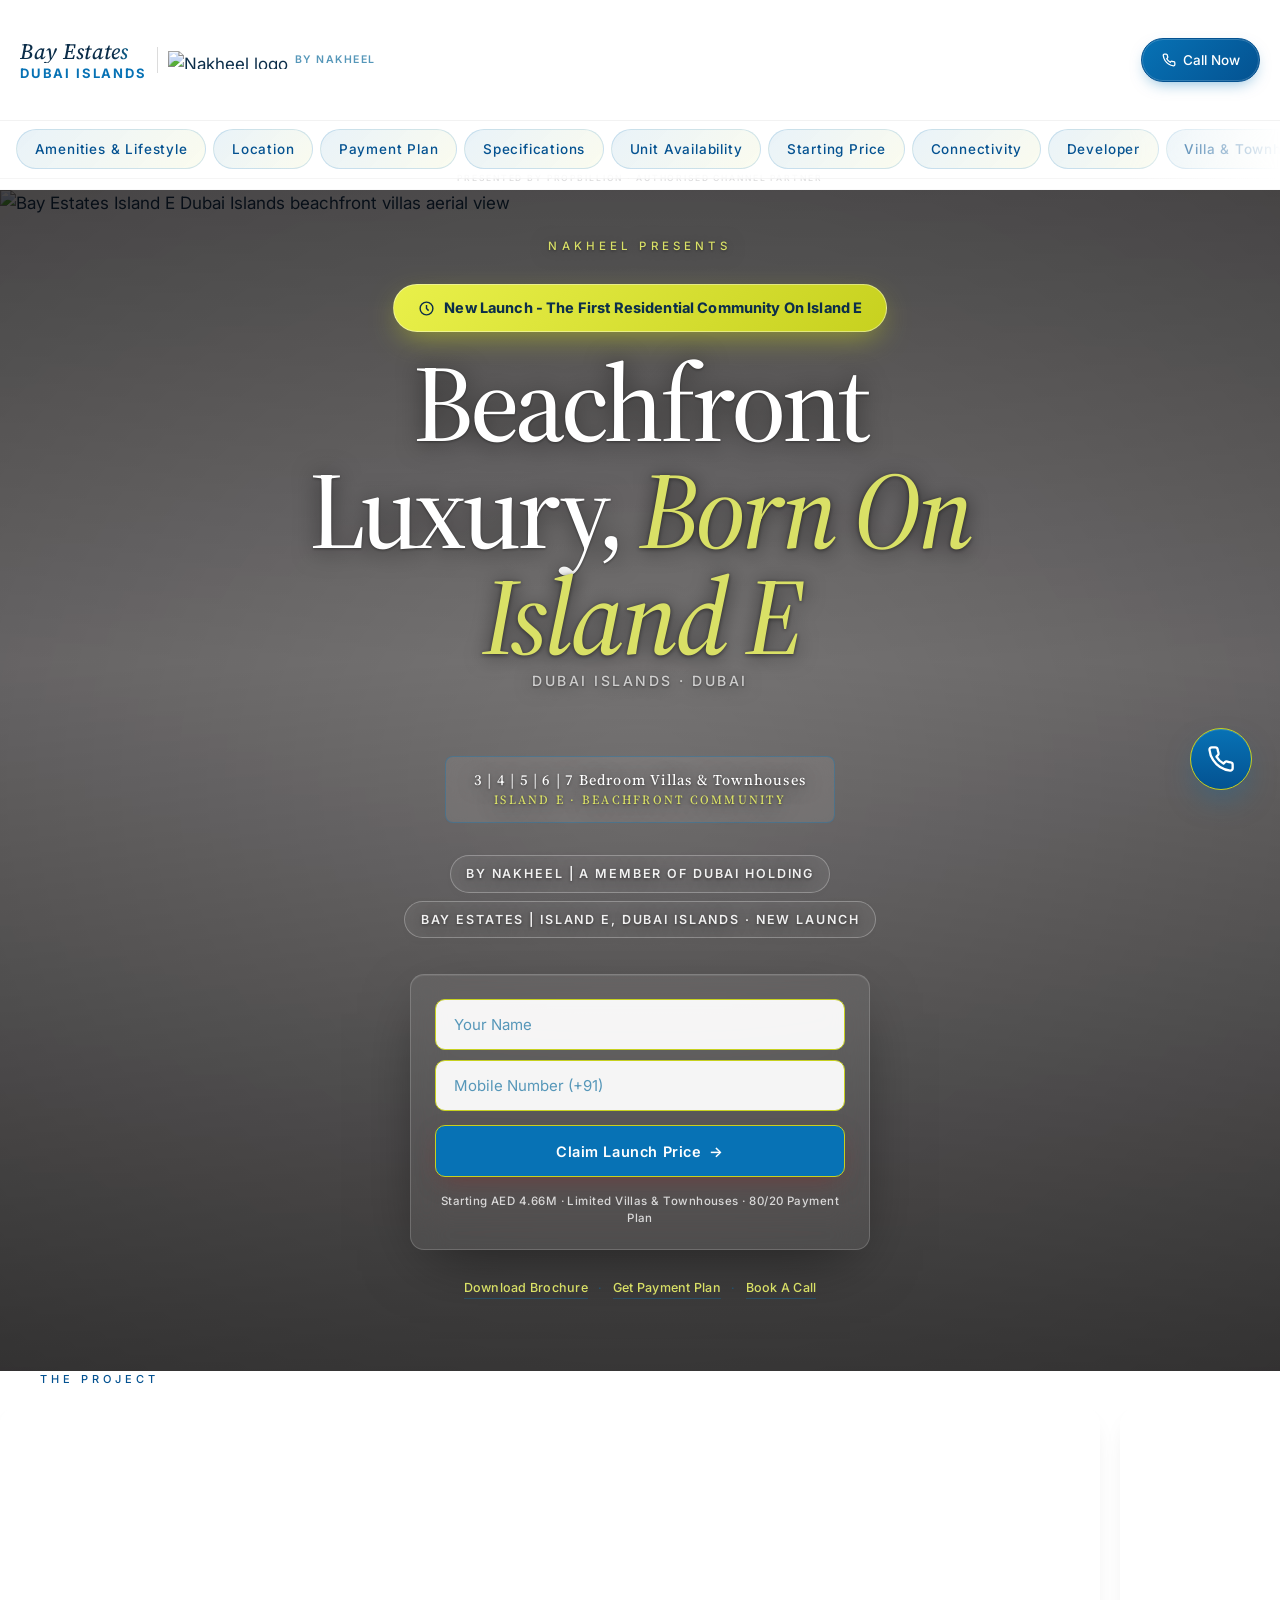
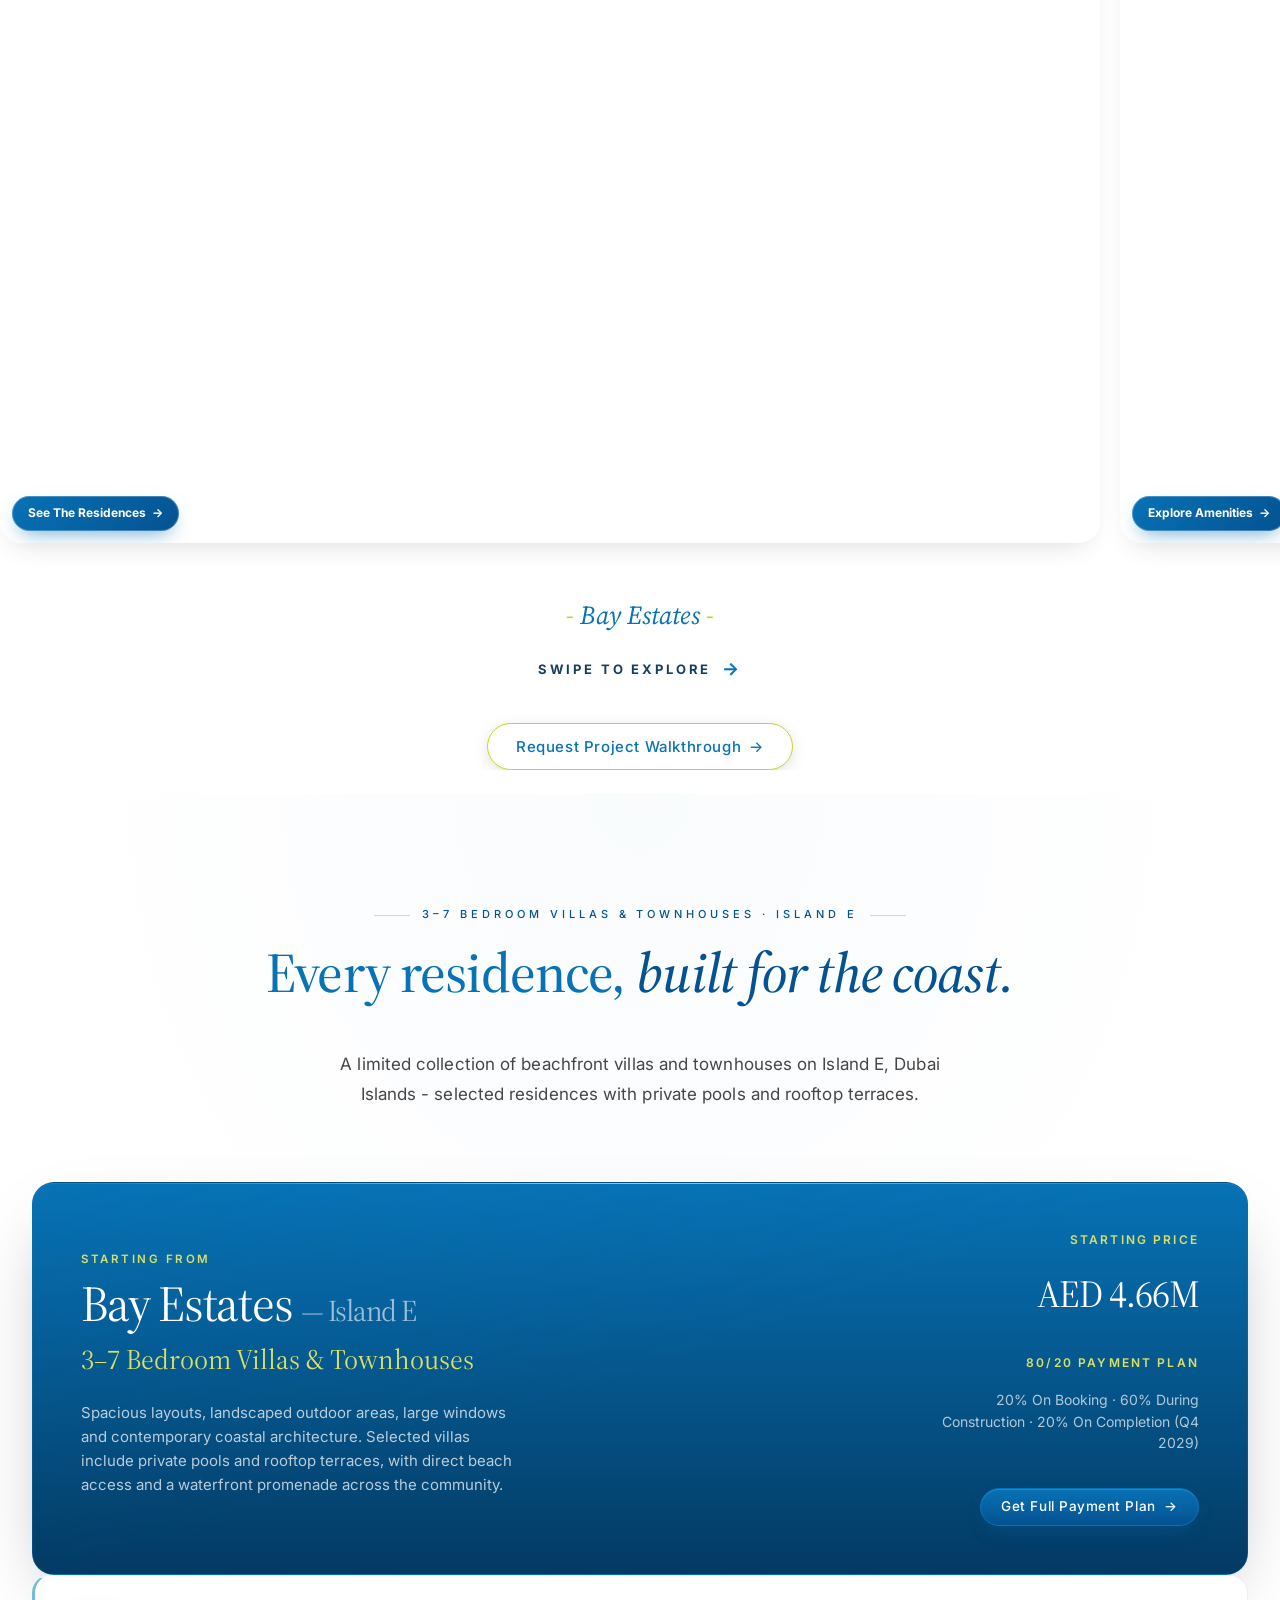
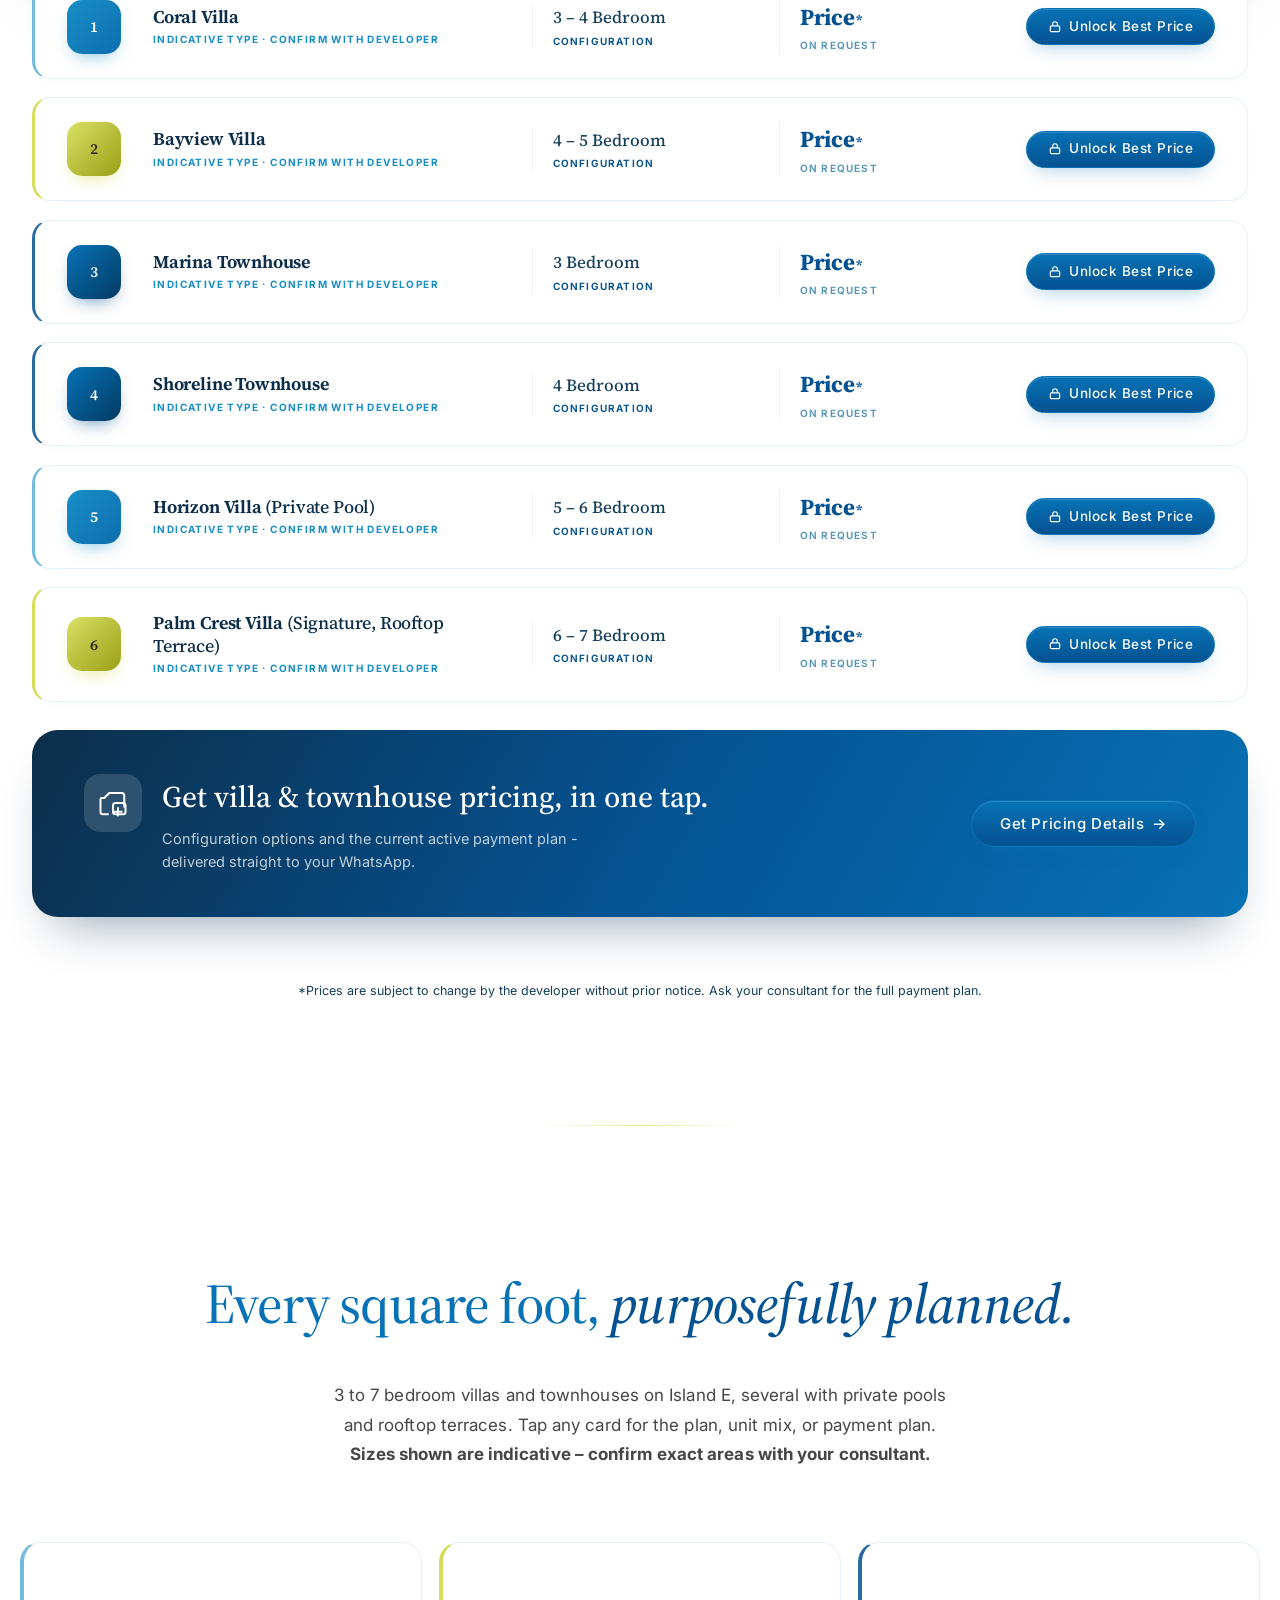
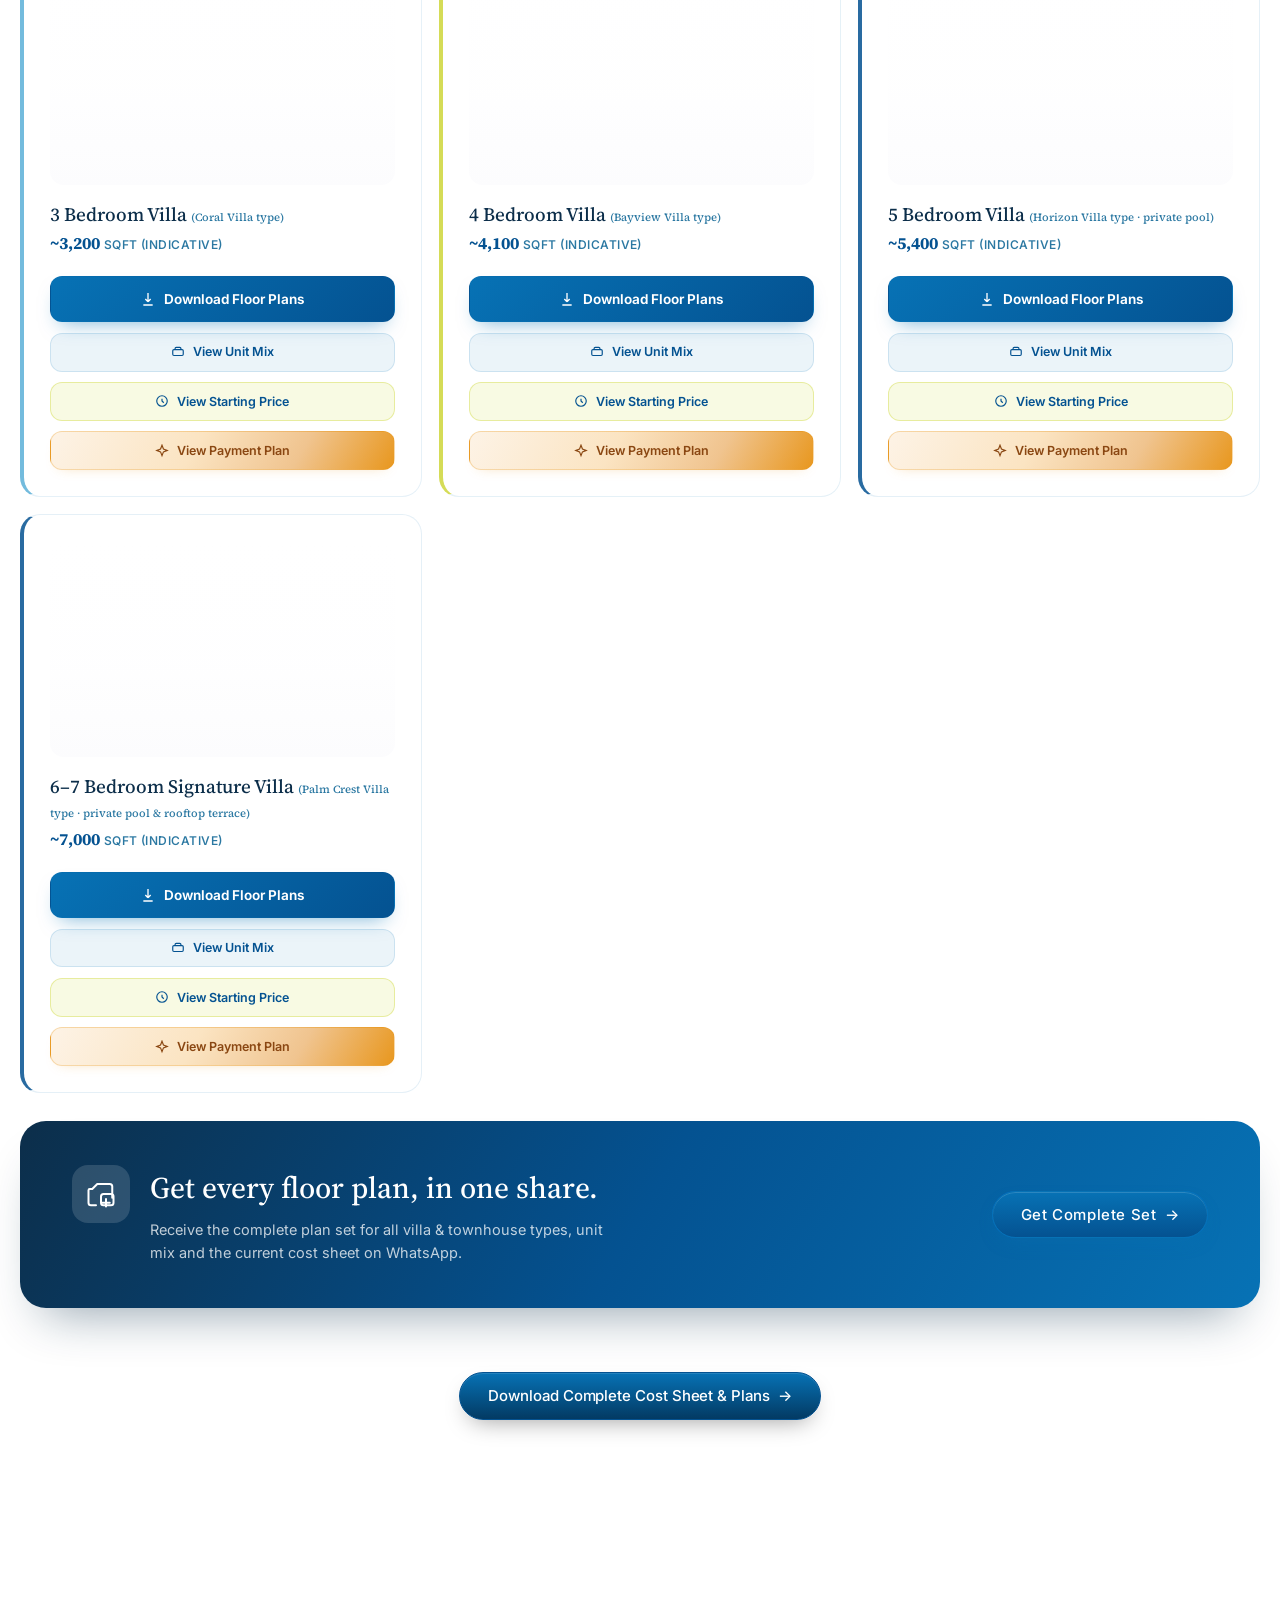
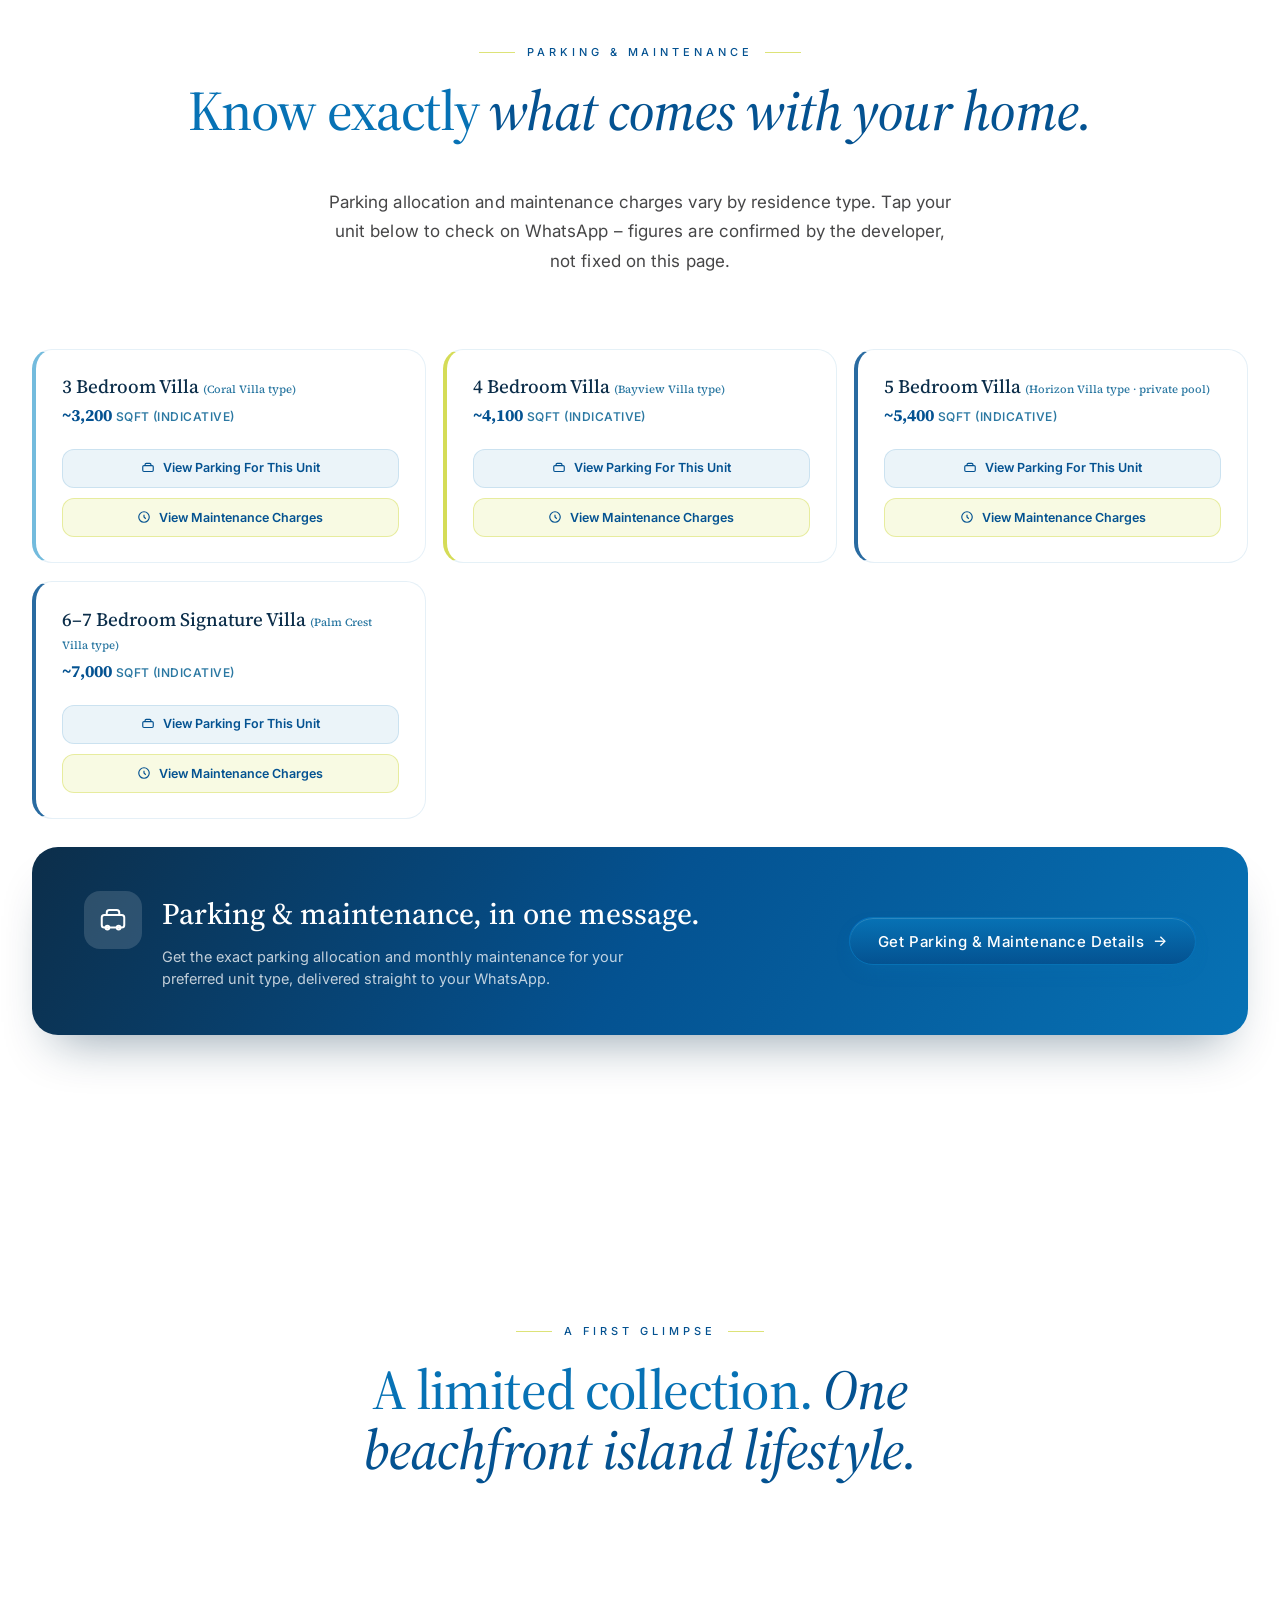
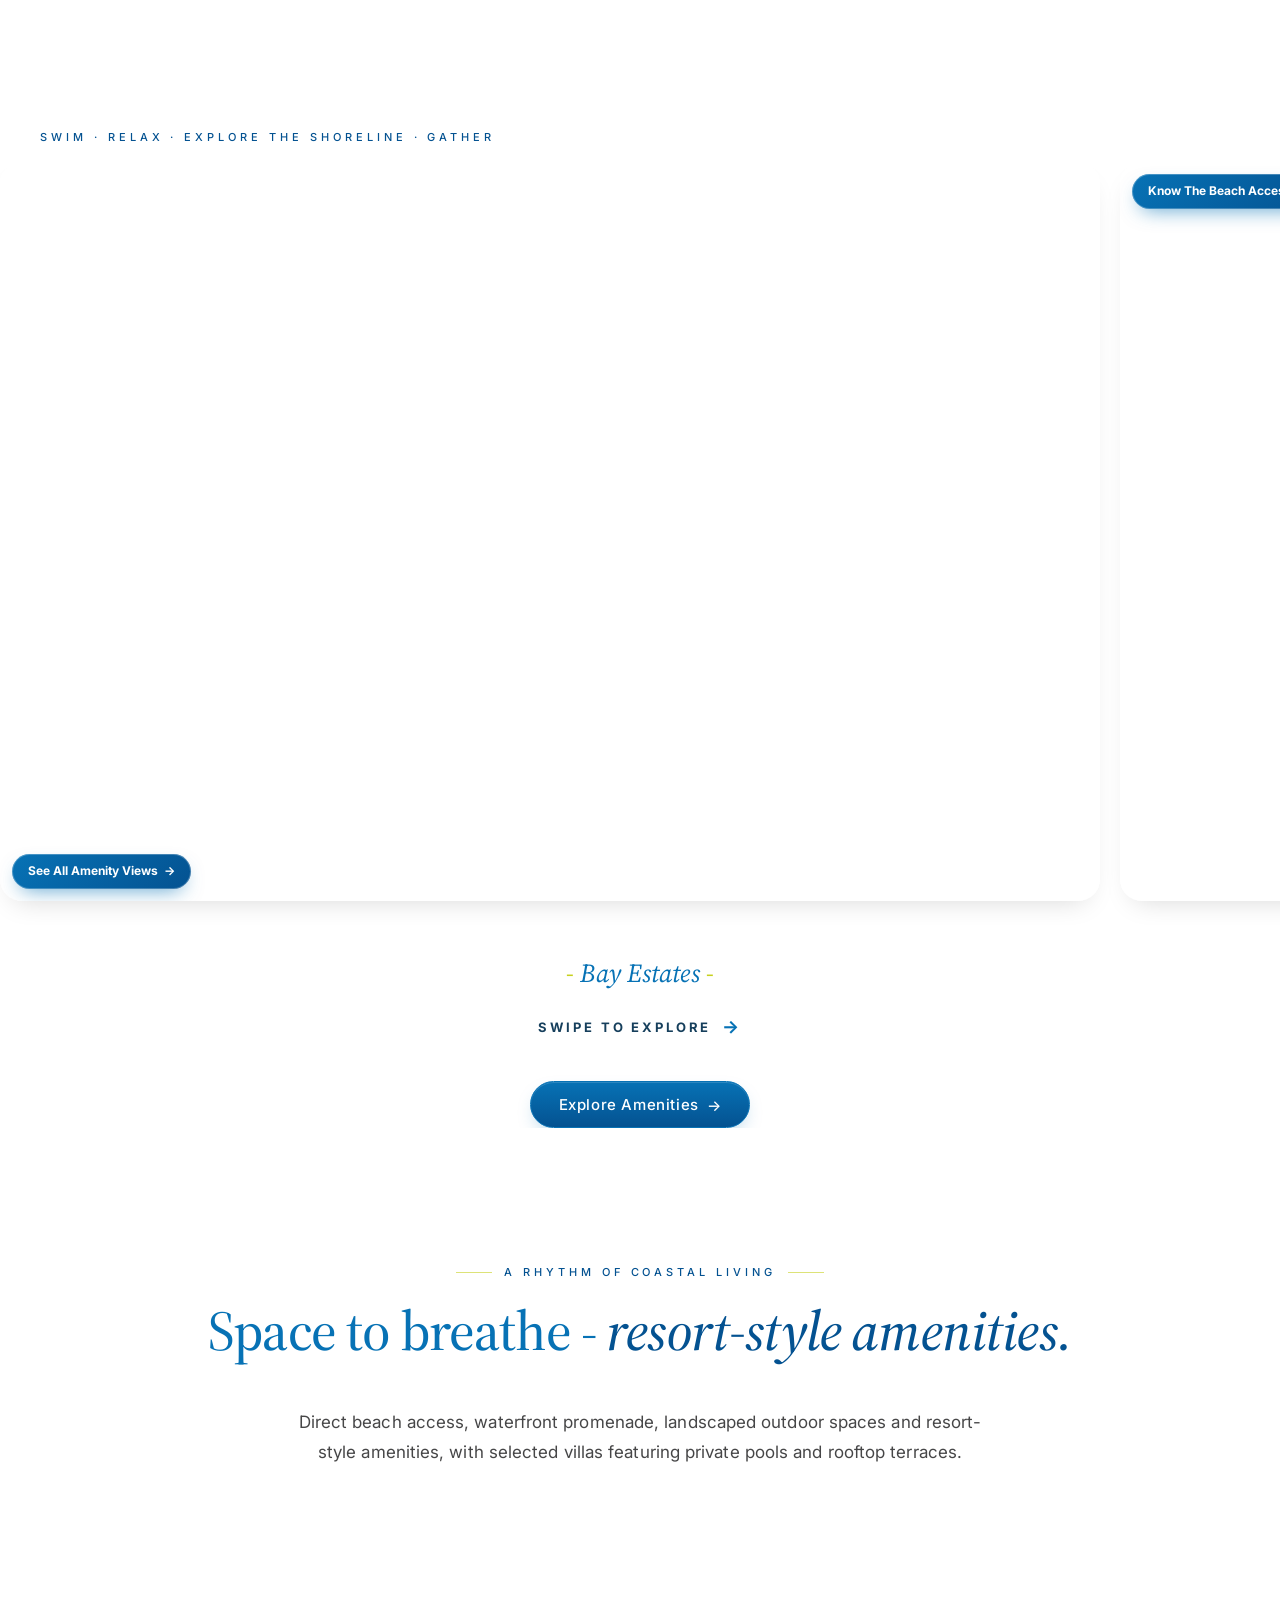
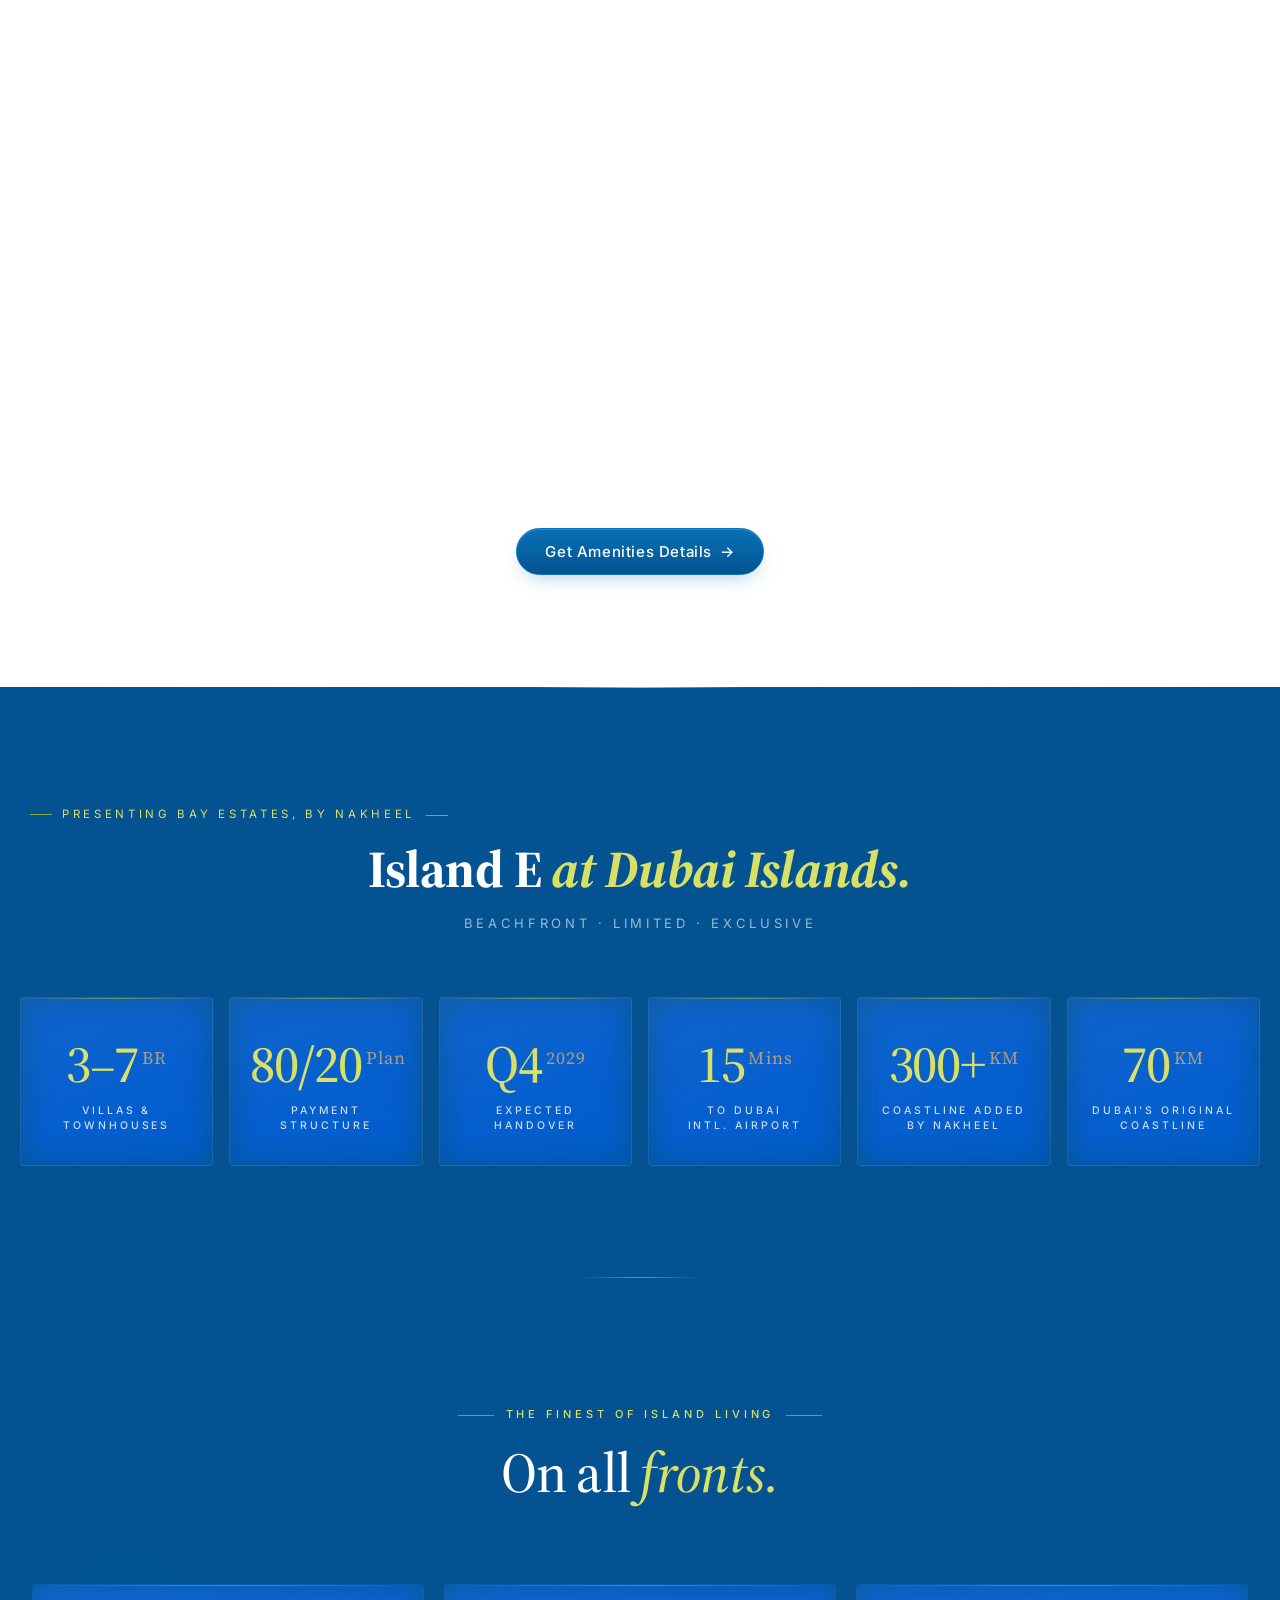
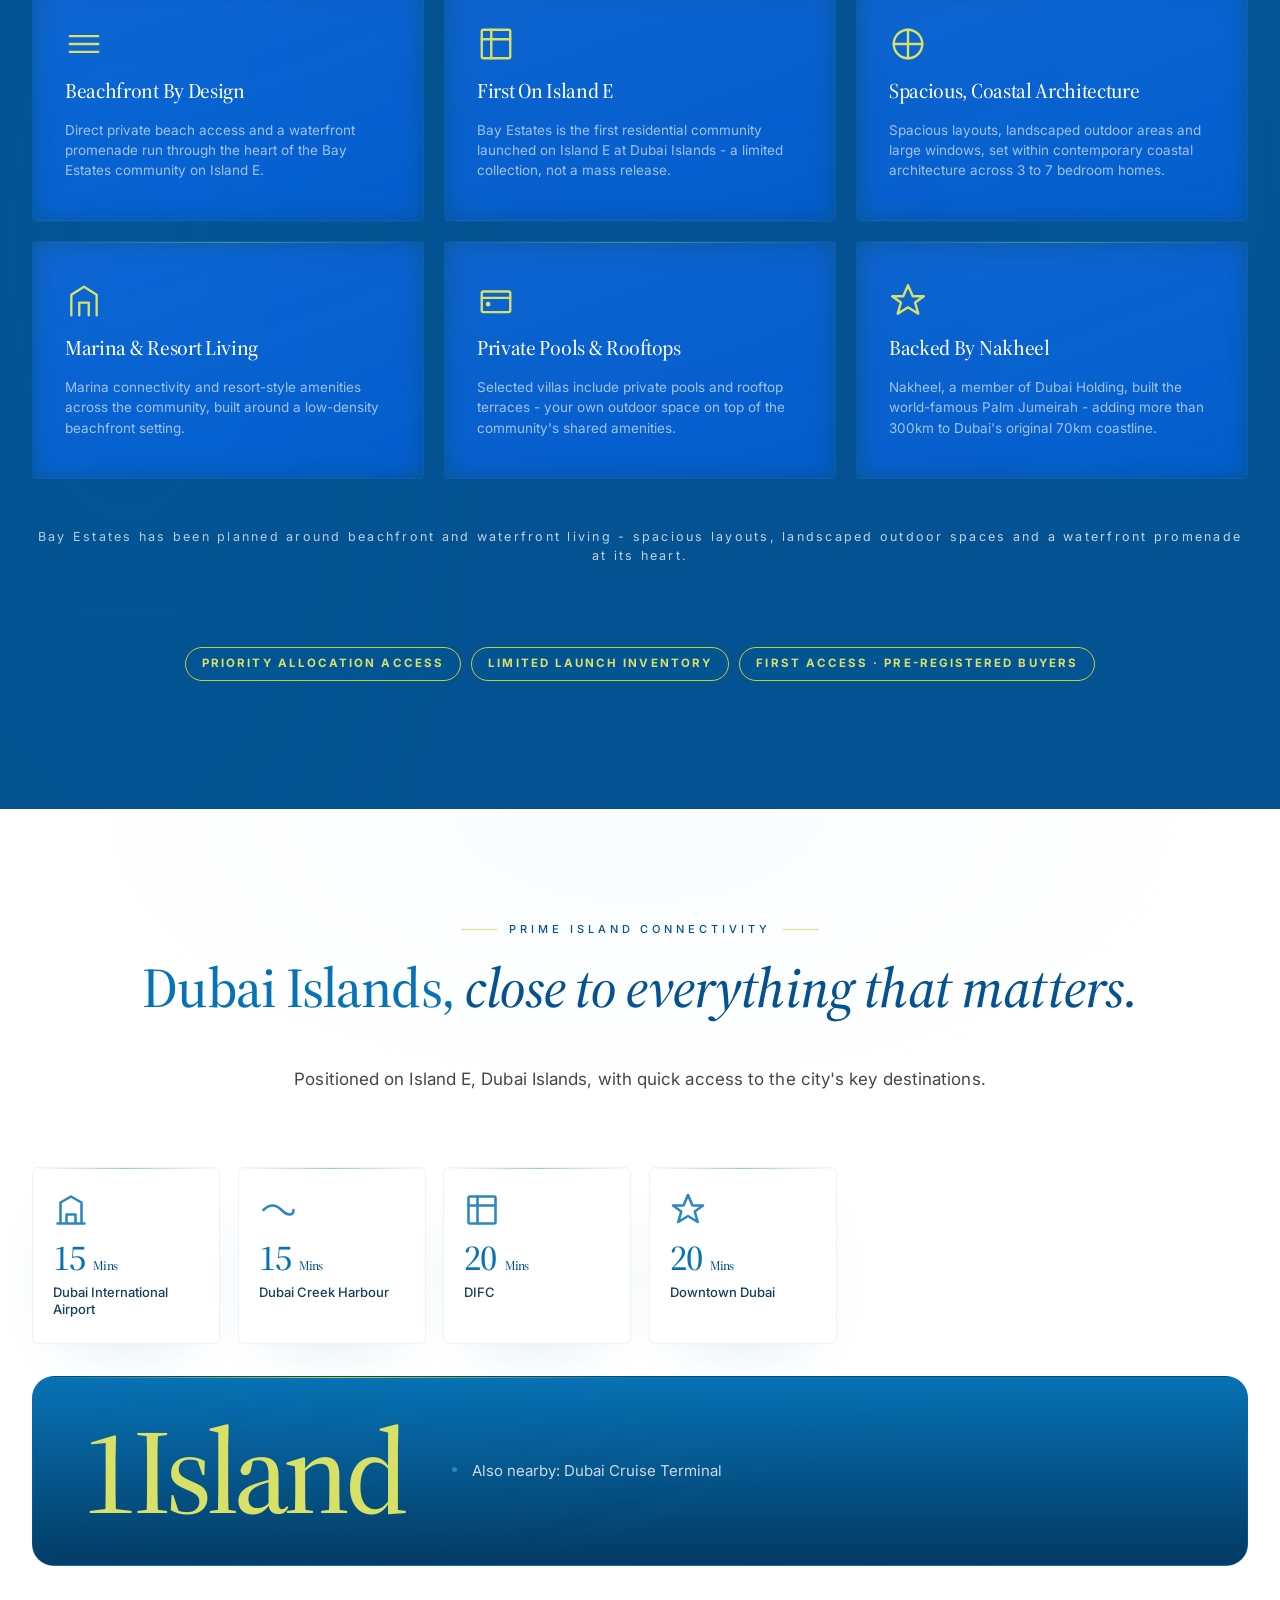
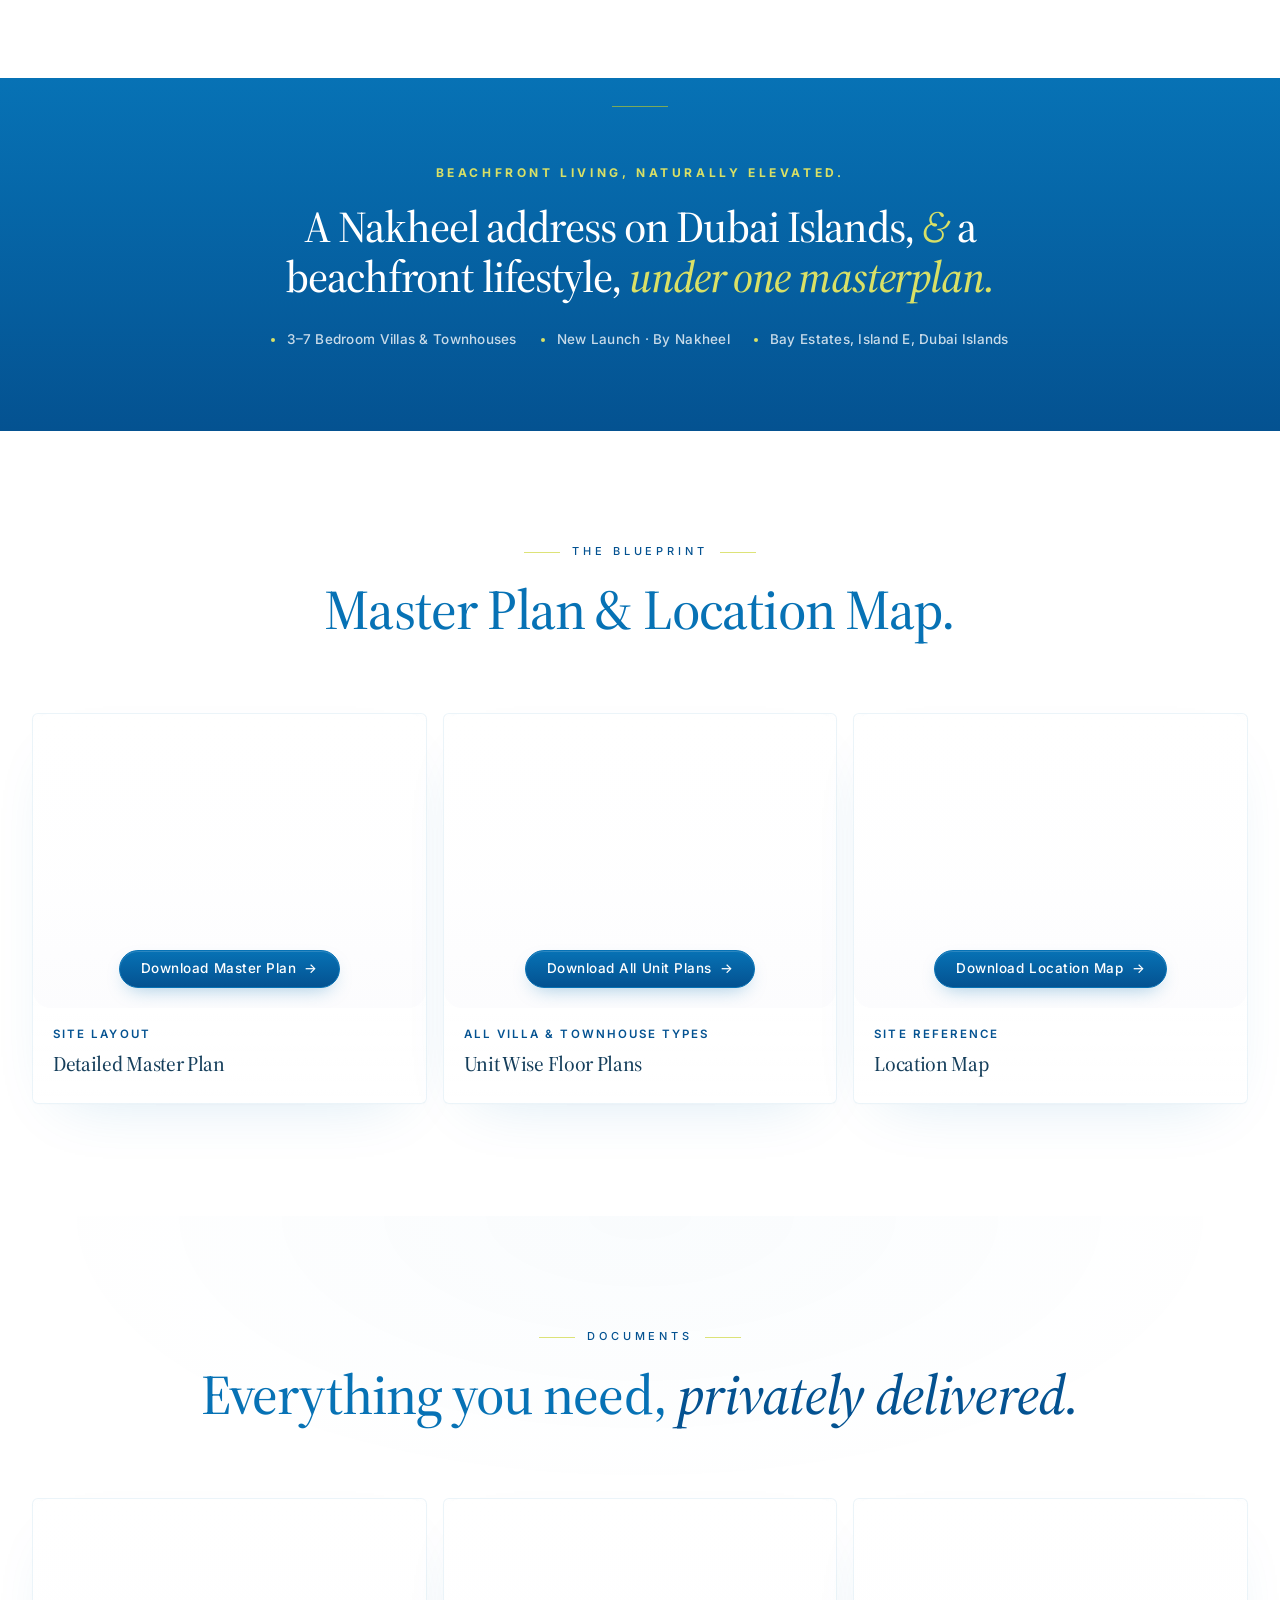
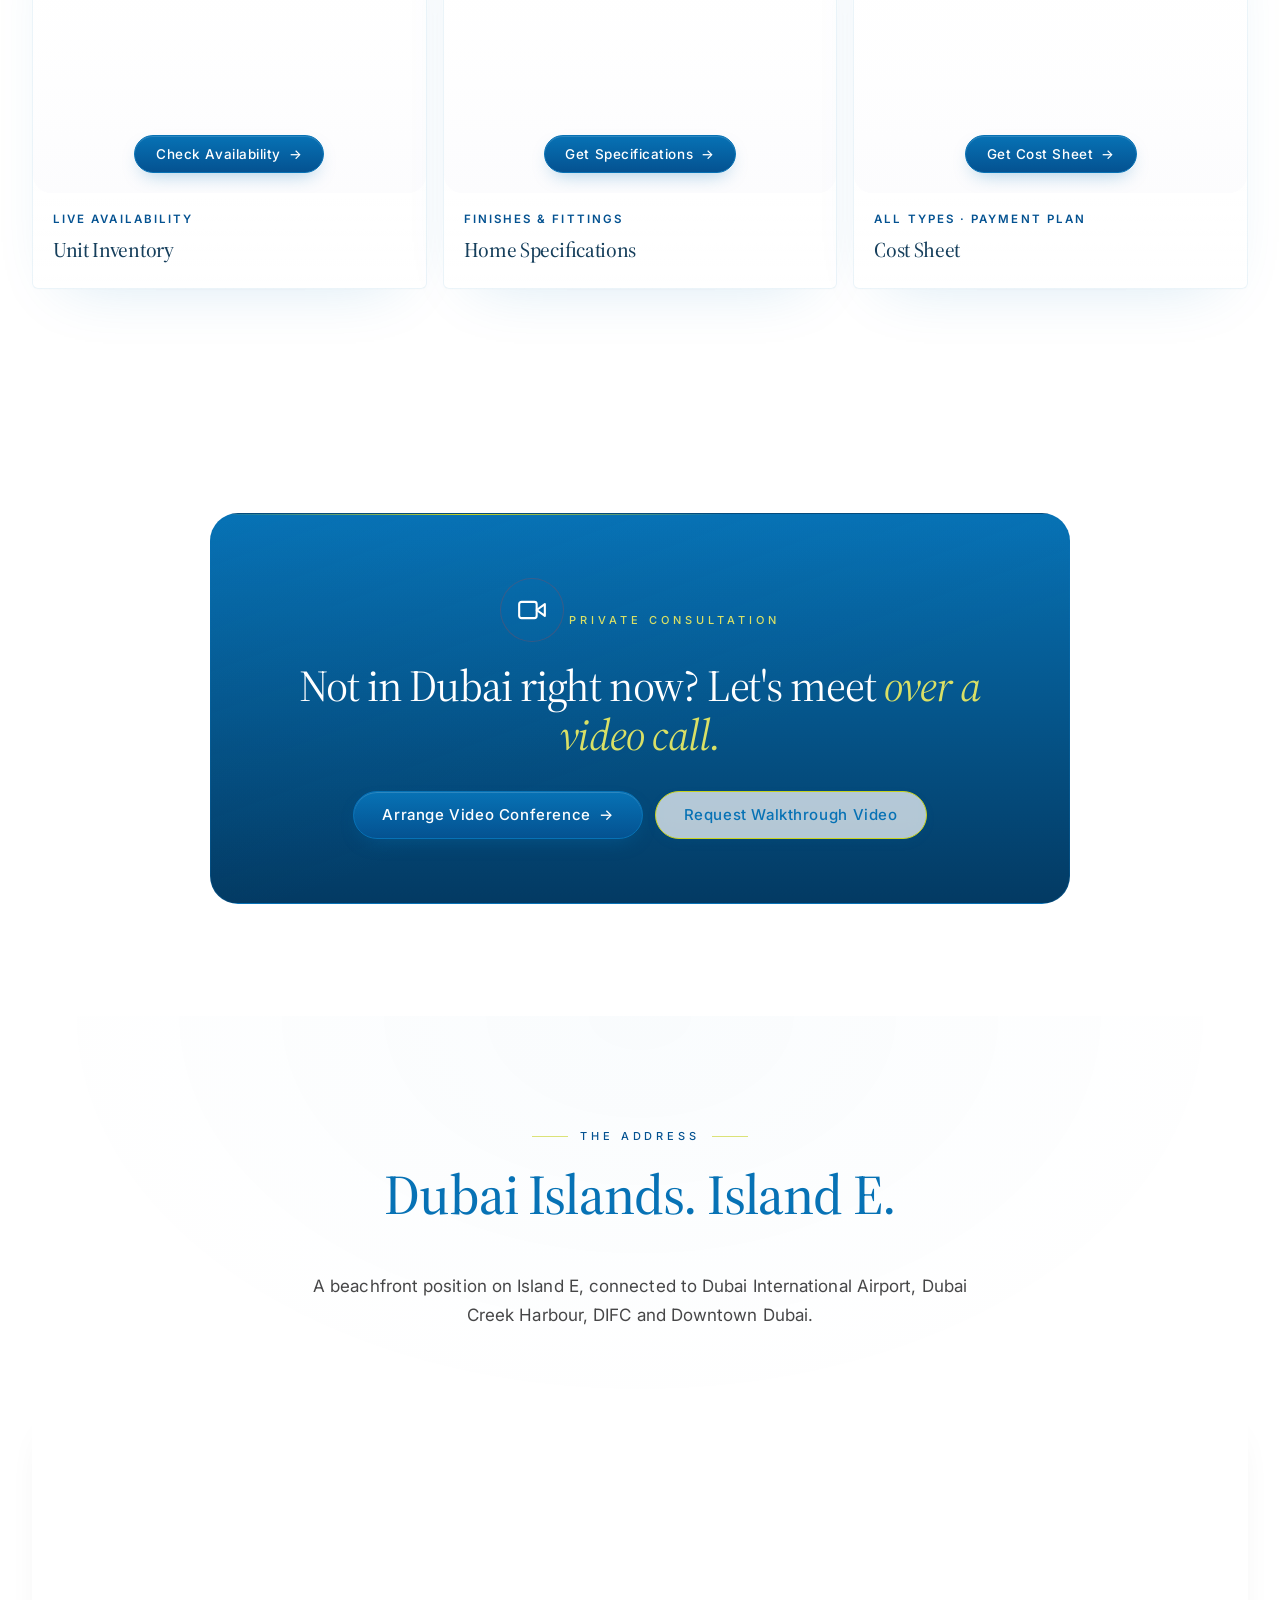
==== commit 981e2129: "Update index.html" ====
--- a/bay-estate-dubai-island-e.com/index.html
+++ b/bay-estate-dubai-island-e.com/index.html
@@ -10,7 +10,7 @@
 <link rel="preconnect" href="https://fonts.googleapis.com">
 <link rel="preconnect" href="https://fonts.gstatic.com" crossorigin>
 <link rel="dns-prefetch" href="https://wa.me">
-<link rel="preload" as="image" href="https://dubai-salesoffice.ae/bay-estates/public/images/hero.webp" fetchpriority="high">
+<link rel="preload" as="image" href="https://dubai-salesoffice.ae/bay-estates/public/images/gallery/gallery1.webp" fetchpriority="high">
 <link rel="preload" as="style" href="styles.css">
 
 <!-- Inline critical font-display hint -->
@@ -23,12 +23,22 @@
   /* Critical: prevent layout shift on hero img */
   .hero-bg img, .hero2-img { background: #1a1112; }
   img { content-visibility: auto; }
+  /* Header: Nakheel developer badge next to the Bay Estates wordmark */
+  .header-brand-group { display: flex; align-items: center; gap: 0.65rem; min-width: 0; }
+  .header-brand-divider { width: 1px; height: 26px; background: rgba(10,10,10,0.14); flex-shrink: 0; }
+  .header-developer-badge { display: flex; align-items: center; gap: 0.4rem; flex-shrink: 0; }
+  .header-developer-badge img { height: 18px; width: auto; display: block; }
+  .header-developer-badge span { font-size: 10.5px; letter-spacing: 0.14em; text-transform: uppercase; color: var(--slate-light, #5697B9); font-weight: 600; white-space: nowrap; }
+  @media (max-width: 480px) {
+    .header-developer-badge span { display: none; }
+    .header-developer-badge img { height: 16px; }
+  }
 </style>
 
 <!-- Open Graph -->
 <meta property="og:title" content="Bay Estates &middot; Island E, Dubai Islands &middot; By NAKHEEL">
 <meta property="og:description" content="A limited collection of 3-7 bedroom villas and townhouses on Island E, Dubai Islands. Beachfront living, private beach access, marina connectivity and resort-style amenities.">
-<meta property="og:image" content="https://dubai-salesoffice.ae/bay-estates/public/images/hero.webp">
+<meta property="og:image" content="https://dubai-salesoffice.ae/bay-estates/public/images/gallery/gallery1.webp">
 <meta property="og:type" content="website">
 <meta name="theme-color" content="#0B0B0C">
 
@@ -53,10 +63,17 @@
 <!-- ============================ HEADER ============================ -->
 <header class="header" id="top">
   <div class="header-row">
-        <a href="#top" class="brand-logo-text" aria-label="Bay Estates Dubai Islands Home">
-      <span class="brand-wordmark brand-shine">Bay Estates</span>
-      <span class="brand-sub">Dubai Islands</span>
-    </a>
+    <div class="header-brand-group">
+      <a href="#top" class="brand-logo-text" aria-label="Bay Estates Dubai Islands Home">
+        <span class="brand-wordmark brand-shine">Bay Estates</span>
+        <span class="brand-sub">Dubai Islands</span>
+      </a>
+      <span class="header-brand-divider" aria-hidden="true"></span>
+      <span class="header-developer-badge">
+        <img src="https://commons.wikimedia.org/wiki/Special:FilePath/Nakheel_Properties_logo.svg" alt="Nakheel logo" loading="eager">
+        <span>By Nakheel</span>
+      </span>
+    </div>
     <a href="tel:+918208749700" class="header-cta header-cta-call-blue" aria-label="Call Bay Estates Dubai Islands">
       <svg width="14" height="14" viewBox="0 0 24 24" fill="none" stroke="currentColor" stroke-width="2.2" stroke-linecap="round" stroke-linejoin="round" aria-hidden="true">
         <path d="M22 16.92v3a2 2 0 0 1-2.18 2 19.79 19.79 0 0 1-8.63-3.07 19.5 19.5 0 0 1-6-6 19.79 19.79 0 0 1-3.07-8.67A2 2 0 0 1 4.11 2h3a2 2 0 0 1 2 1.72c.127.96.361 1.903.7 2.81a2 2 0 0 1-.45 2.11L8.09 9.91a16 16 0 0 0 6 6l1.27-1.27a2 2 0 0 1 2.11-.45c.907.339 1.85.573 2.81.7A2 2 0 0 1 22 16.92z"></path>
@@ -94,7 +111,7 @@
 <!-- ============================ HERO (FULL BACKGROUND) ============================ -->
 <section class="hero">
   <div class="hero-bg">
-    <img class="hero-bg-video" src="https://dubai-salesoffice.ae/bay-estates/public/images/hero.webp" width="1920" height="1080" alt="Bay Estates Island E Dubai Islands beachfront villas aerial view" fetchpriority="high">
+    <img class="hero-bg-video" src="https://dubai-salesoffice.ae/bay-estates/public/images/gallery/gallery1.webp" width="1920" height="1080" alt="Bay Estates Island E Dubai Islands beachfront villas aerial view" fetchpriority="high">
   </div>
   <div class="hero-inner hero-inner-v2">
     <span class="hero-presents reveal">NAKHEEL Presents</span>
@@ -149,7 +166,6 @@
     <span class="eyebrow" style="margin-bottom: 0; color: var(--gold-deep);">The Project</span>
   </div>
   <div class="ag-track" data-track>
-    <div class="ag-slide" data-caption="Bay Estates"><img src="https://dubai-salesoffice.ae/bay-estates/public/images/gallery/gallery1.webp" alt="Bay Estates Dubai Islands waterfront villas" width="900" height="600" loading="lazy" decoding="async"><a href="https://wa.me/918857090799?text=What%20views%20will%20I%20get%20from%20my%20villa%20at%20Bay%20Estates%3F" target="_blank" rel="noopener" class="ag-slide-tag">See Views From Home <span>→</span></a></div>
     <div class="ag-slide ag-slide-cta" data-caption="New Launch Offer">
       <div class="ag-token-card">
         <span class="atc-badge">Limited Period Offer</span>
@@ -162,6 +178,7 @@
     <div class="ag-slide" data-caption="Bay Estates"><img src="https://dubai-salesoffice.ae/bay-estates/public/images/gallery/gallery3.webp" alt="Bay Estates resort-style pool" width="900" height="600" loading="lazy" decoding="async"><a href="https://wa.me/918857090799?text=Send%20me%20the%20full%20amenities%20list%20for%20Bay%20Estates" target="_blank" rel="noopener" class="ag-slide-tag">Explore Amenities <span>→</span></a></div>
     <div class="ag-slide" data-caption="Bay Estates"><img src="https://dubai-salesoffice.ae/bay-estates/public/images/gallery/gallery4.webp" alt="Bay Estates beachfront living, Dubai Islands" width="900" height="600" loading="lazy" decoding="async"><a href="https://wa.me/918857090799?text=Send%20me%20details%20about%20private%20beach%20access%20at%20Bay%20Estates" target="_blank" rel="noopener" class="ag-slide-tag">See The Private Beach <span>→</span></a></div>
     <div class="ag-slide" data-caption="Bay Estates"><img src="https://dubai-salesoffice.ae/bay-estates/public/images/gallery/gallery5.webp" alt="Bay Estates contemporary interiors" width="900" height="600" loading="lazy" decoding="async"><a href="https://wa.me/918857090799?text=Send%20me%20all%20specifications%20for%20Bay%20Estates%20homes" target="_blank" rel="noopener" class="ag-slide-tag">View Specifications <span>→</span></a></div>
+    <div class="ag-slide" data-caption="Bay Estates"><img src="https://dubai-salesoffice.ae/bay-estates/public/images/hero.webp" alt="Bay Estates Island E Dubai Islands aerial view" width="900" height="600" loading="lazy" decoding="async"><a href="https://wa.me/918857090799?text=Send%20me%20an%20aerial%20overview%20of%20Bay%20Estates%20Dubai%20Islands" target="_blank" rel="noopener" class="ag-slide-tag">See The Island Overview <span>→</span></a></div>
   </div>
   <div class="ag-caption-rail" data-caption-rail></div>
   <div class="ag-hint"><span>Swipe to explore</span> <span class="ag-arrow">→</span></div>
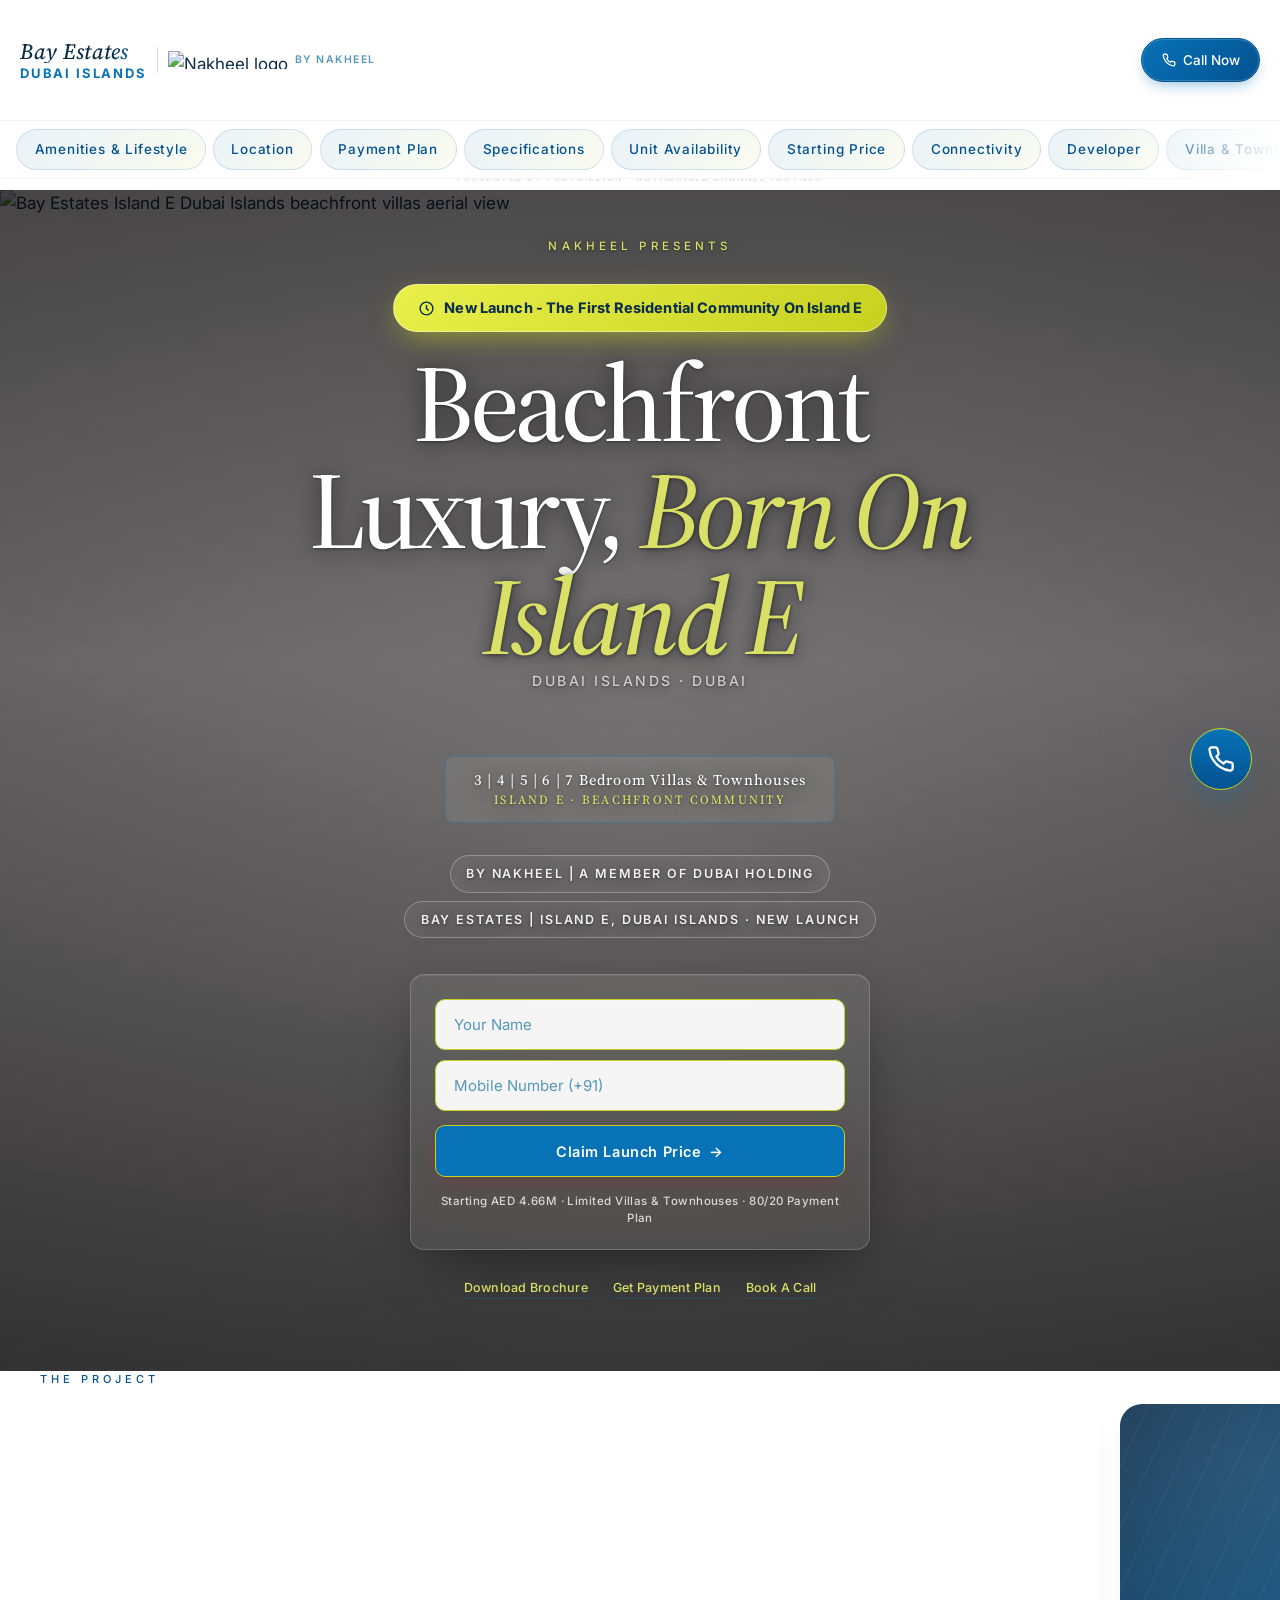
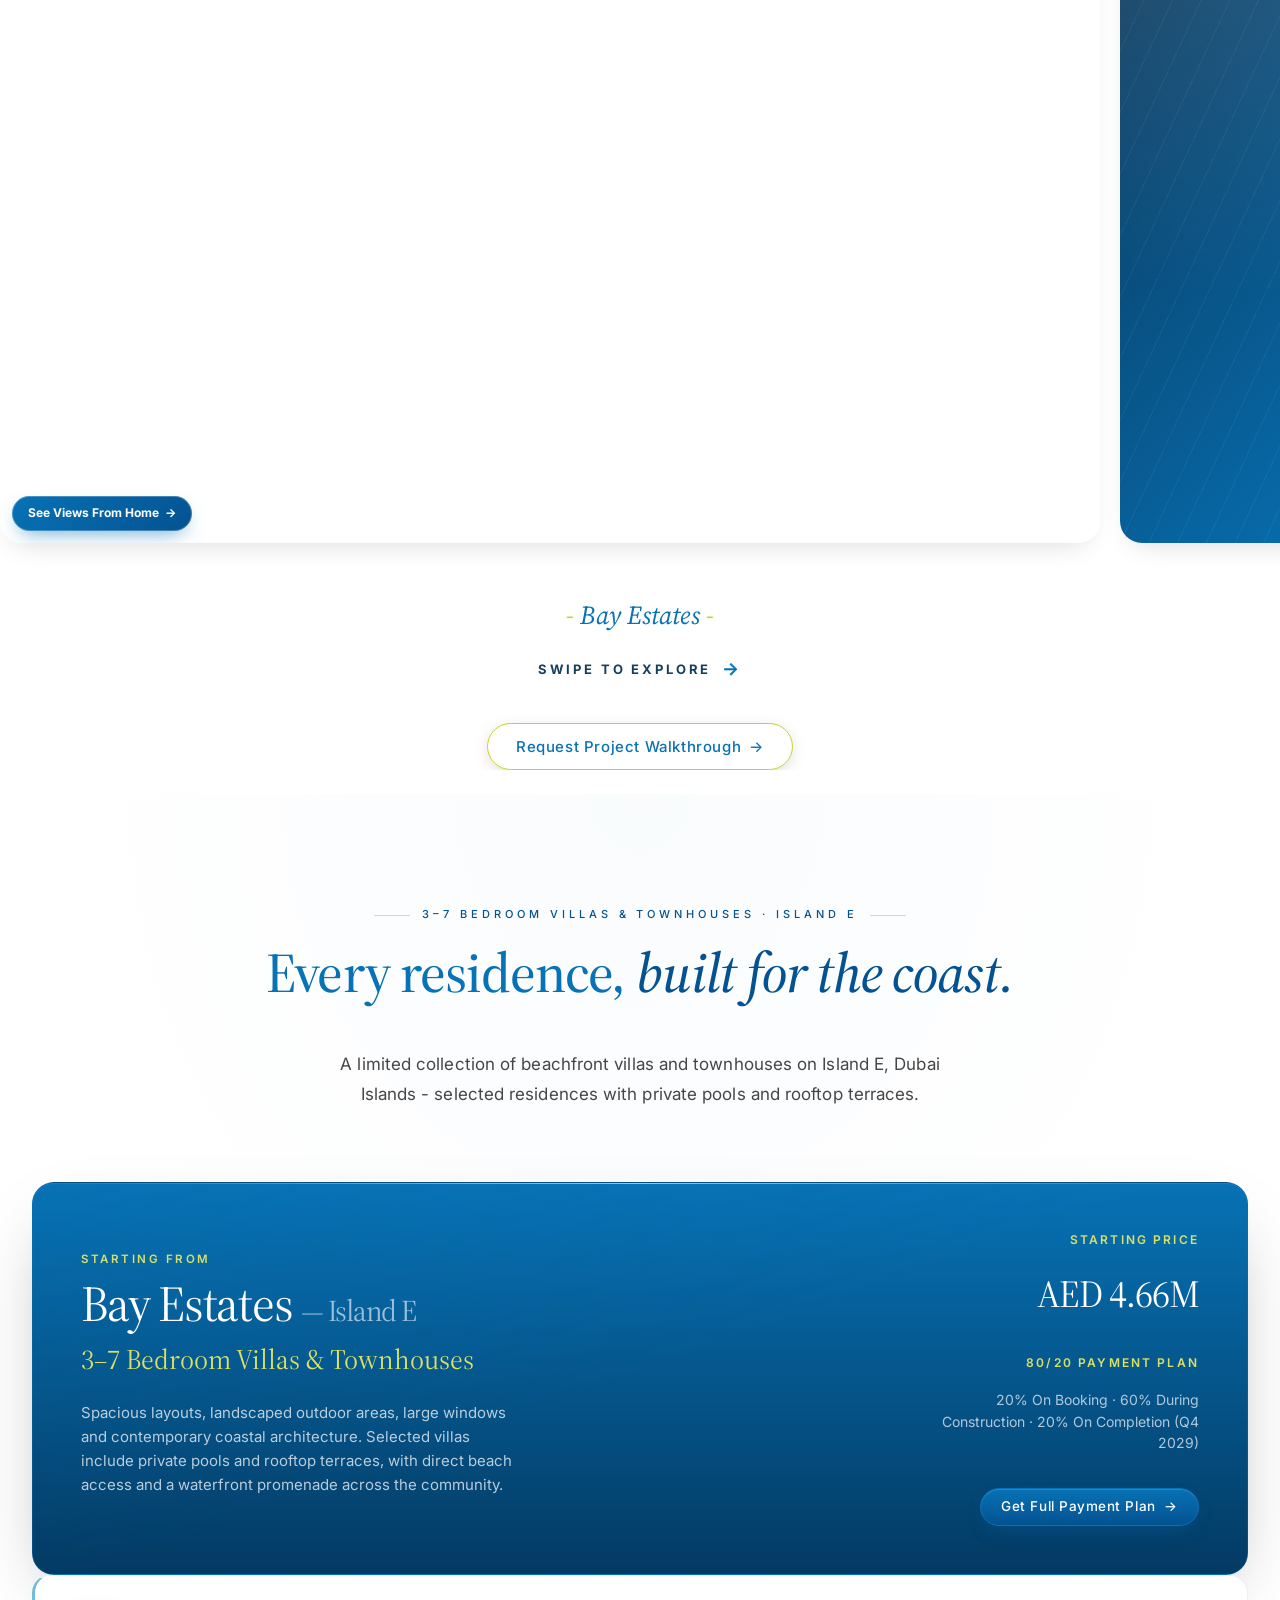
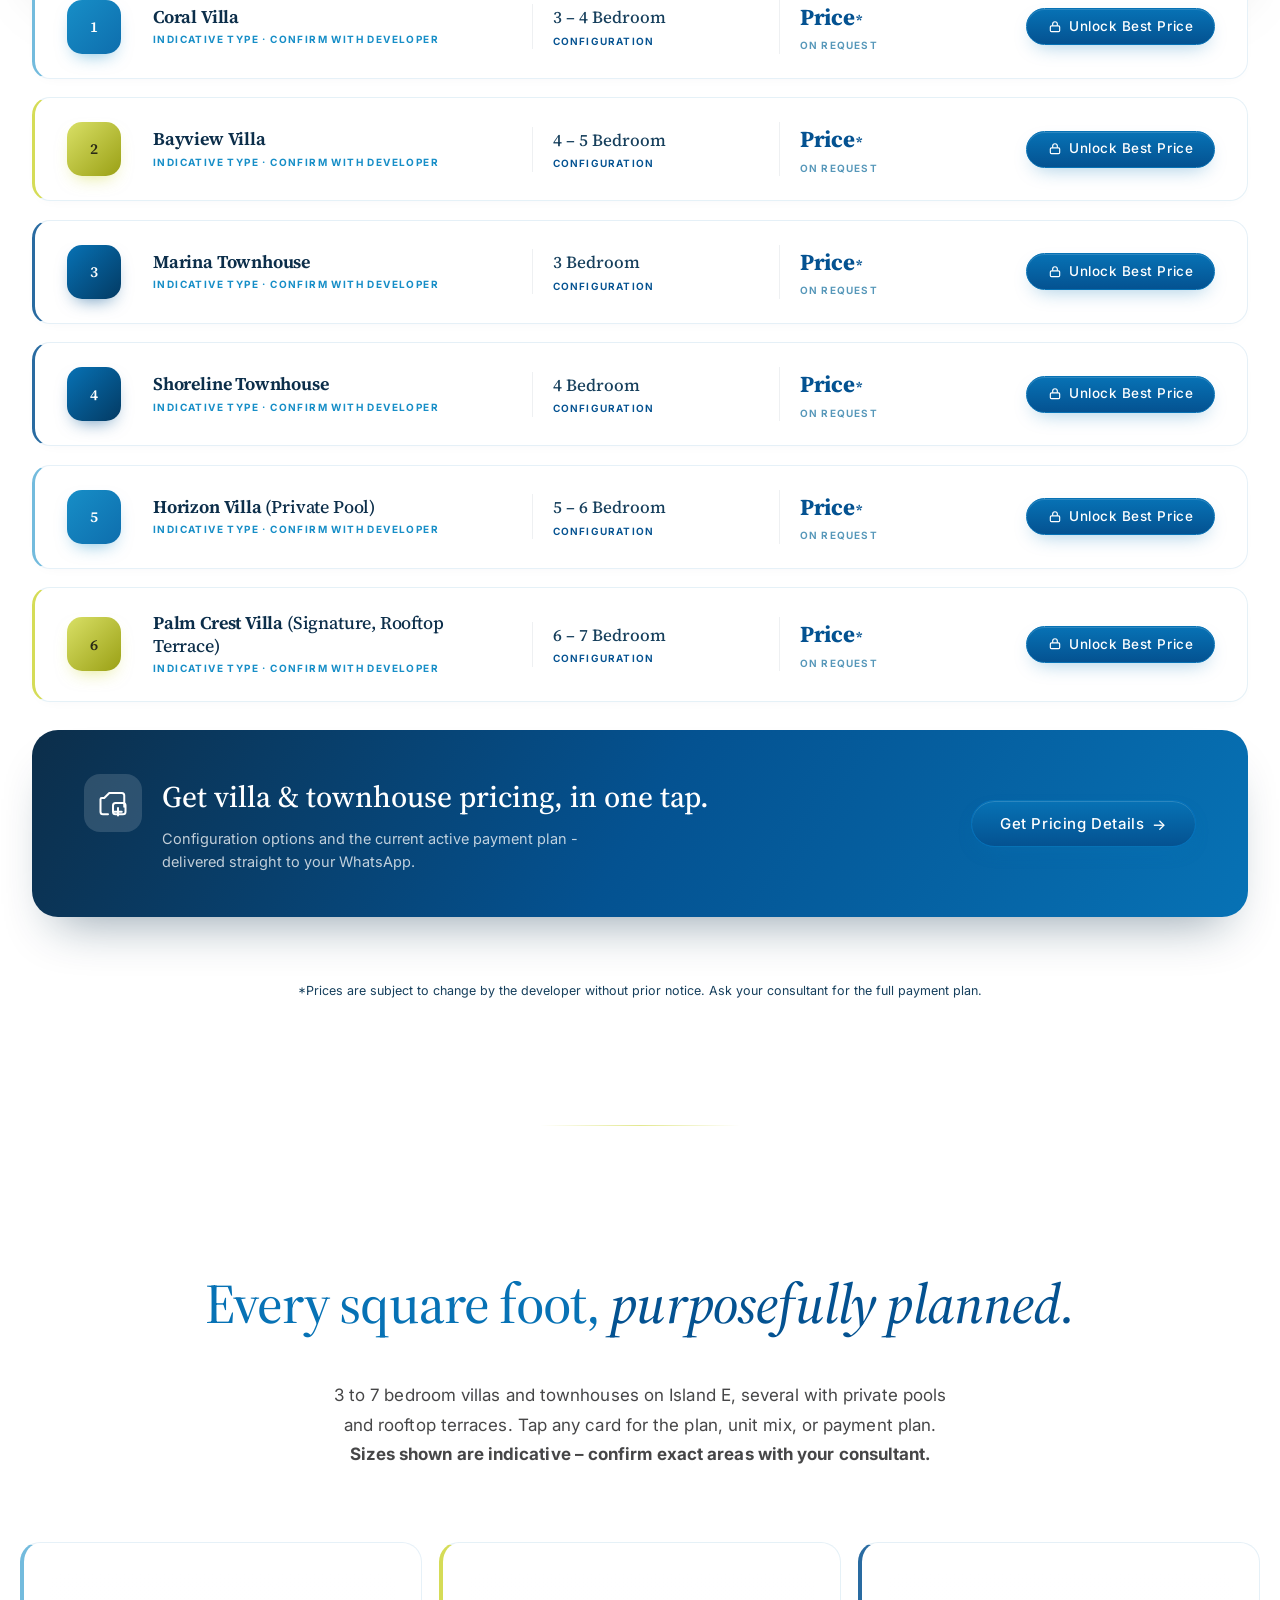
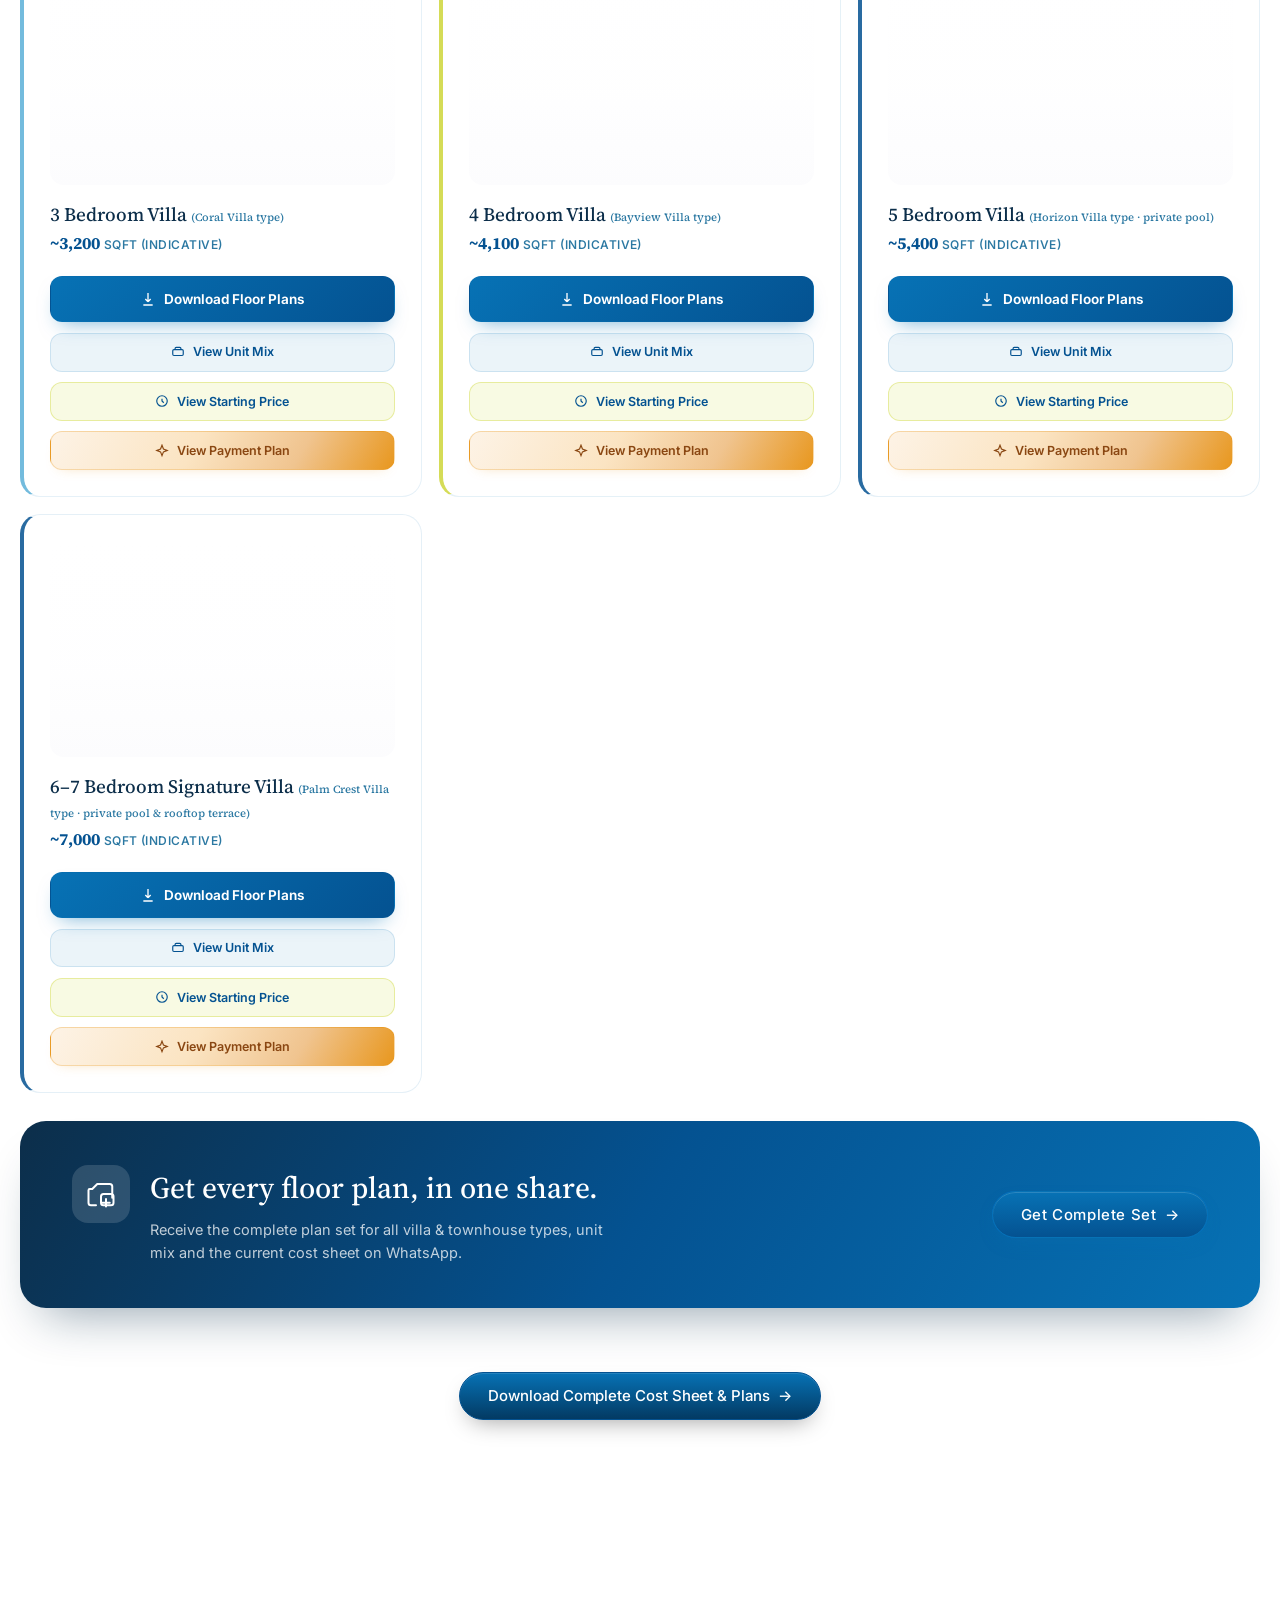
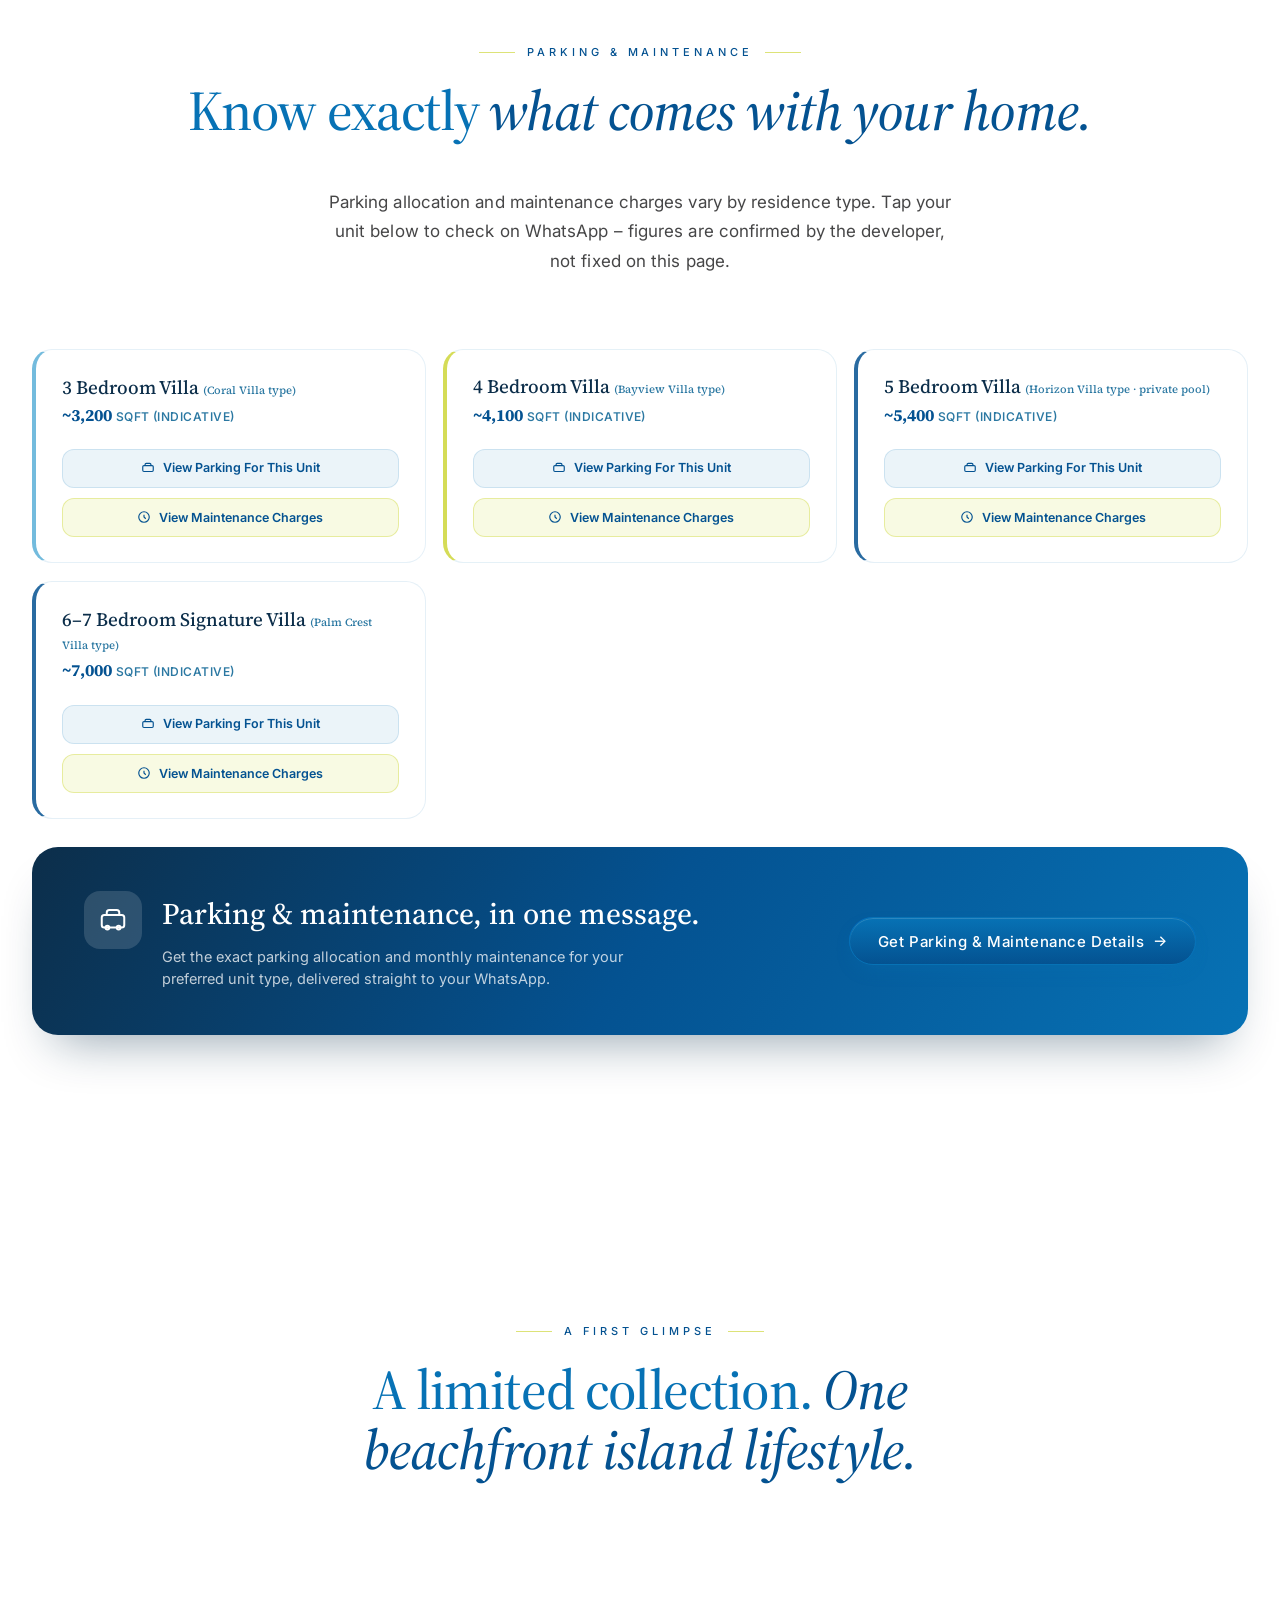
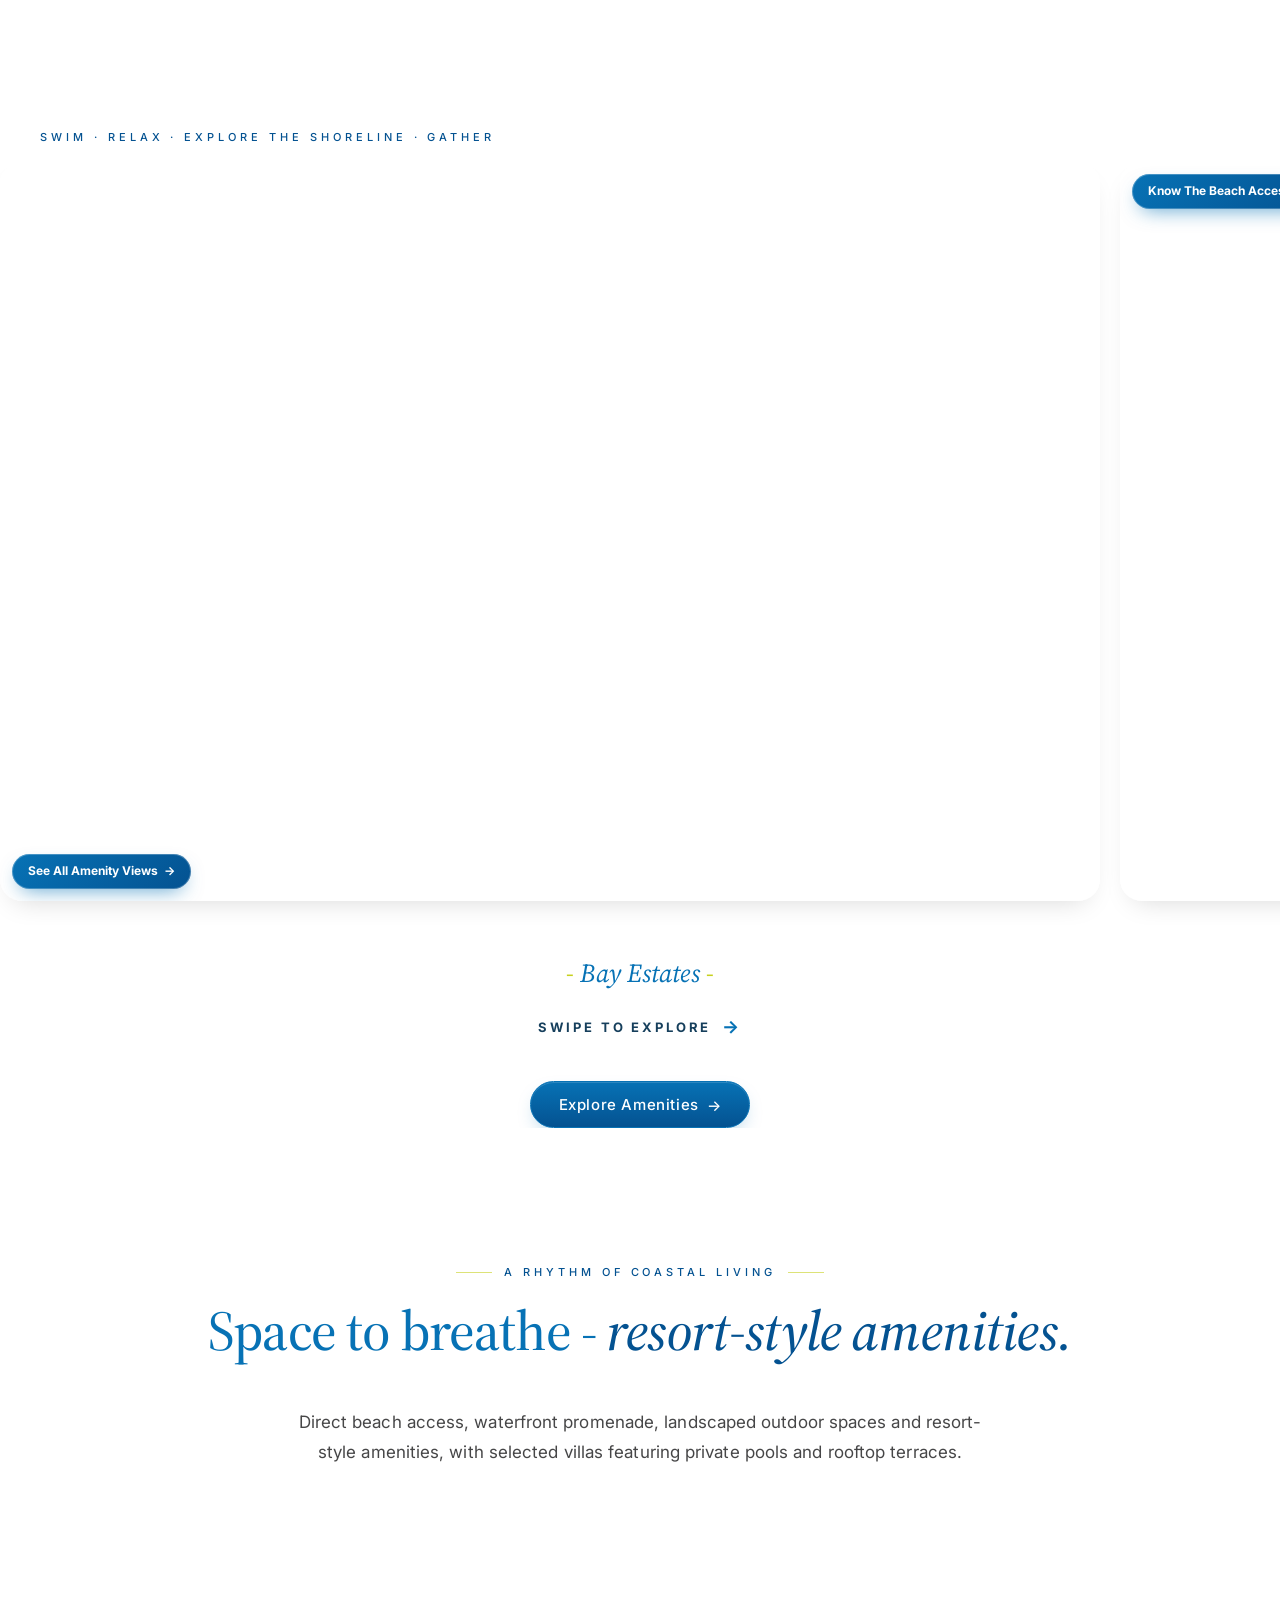
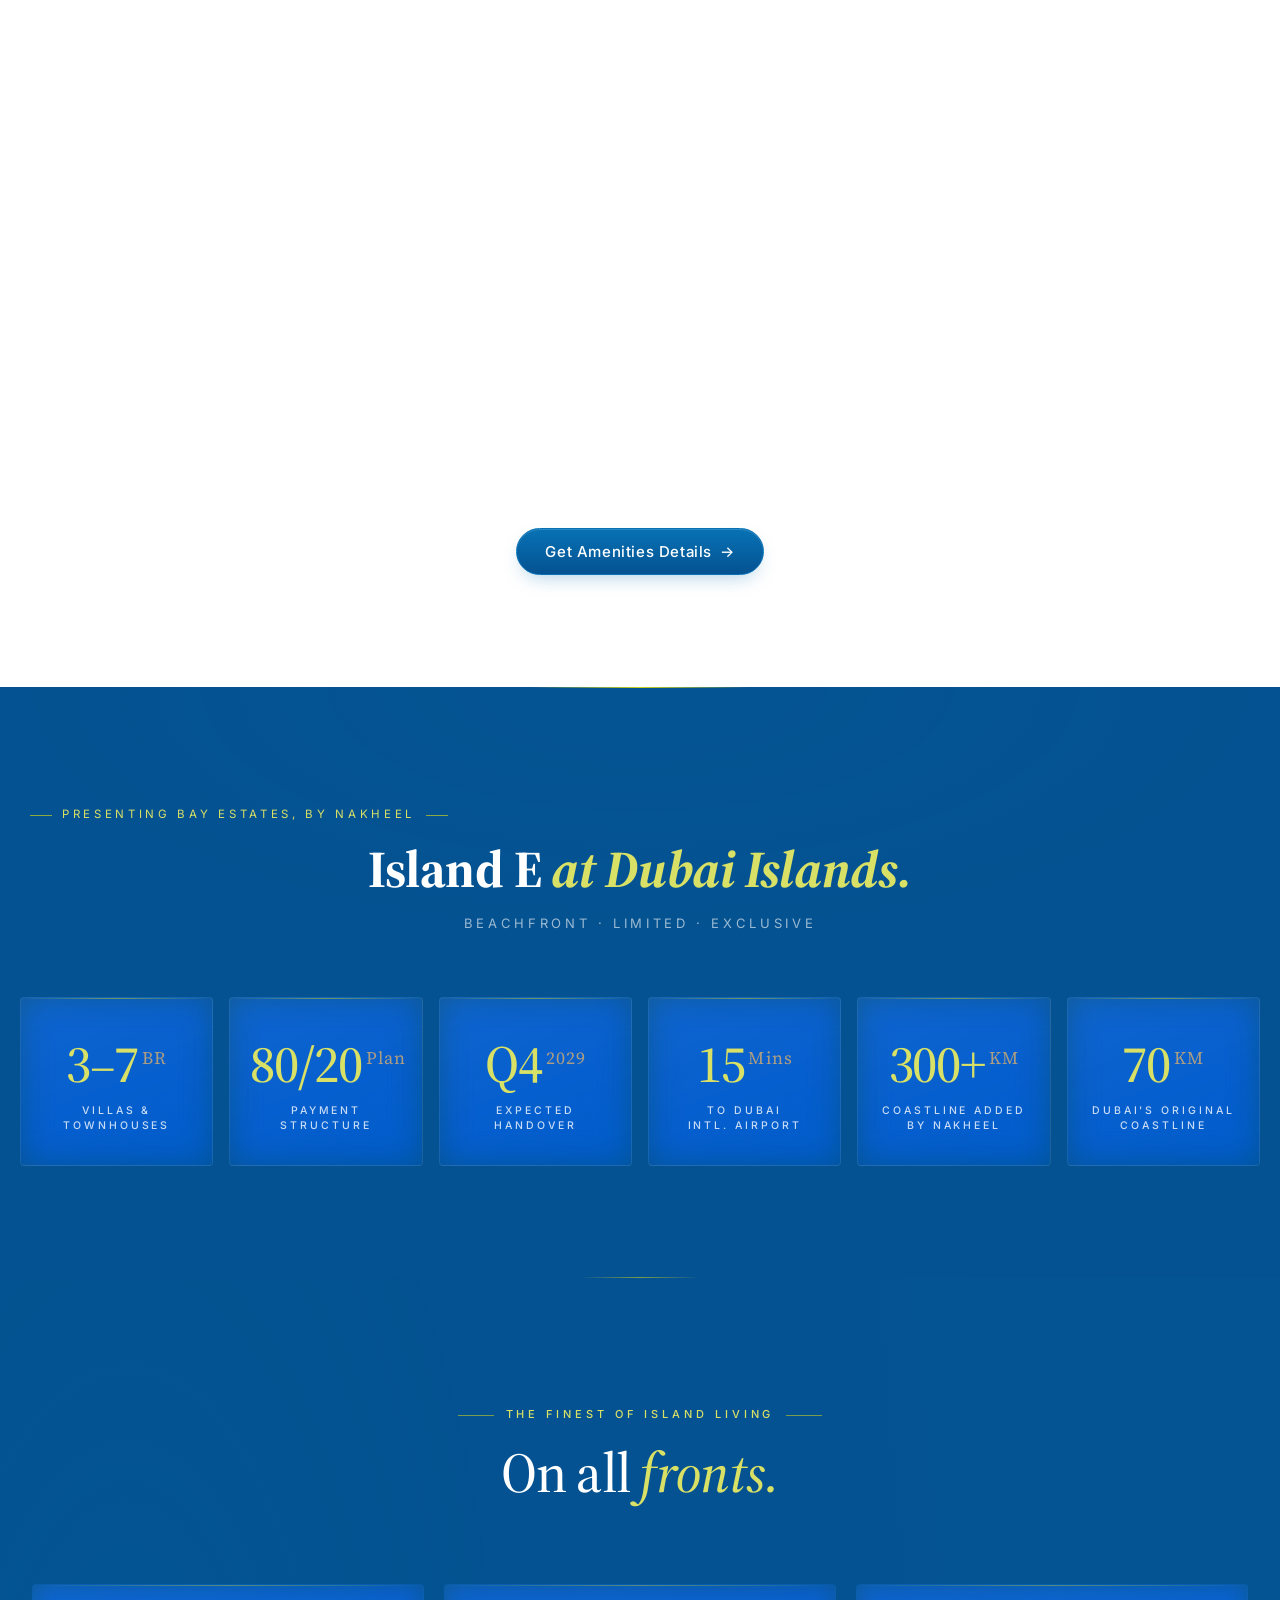
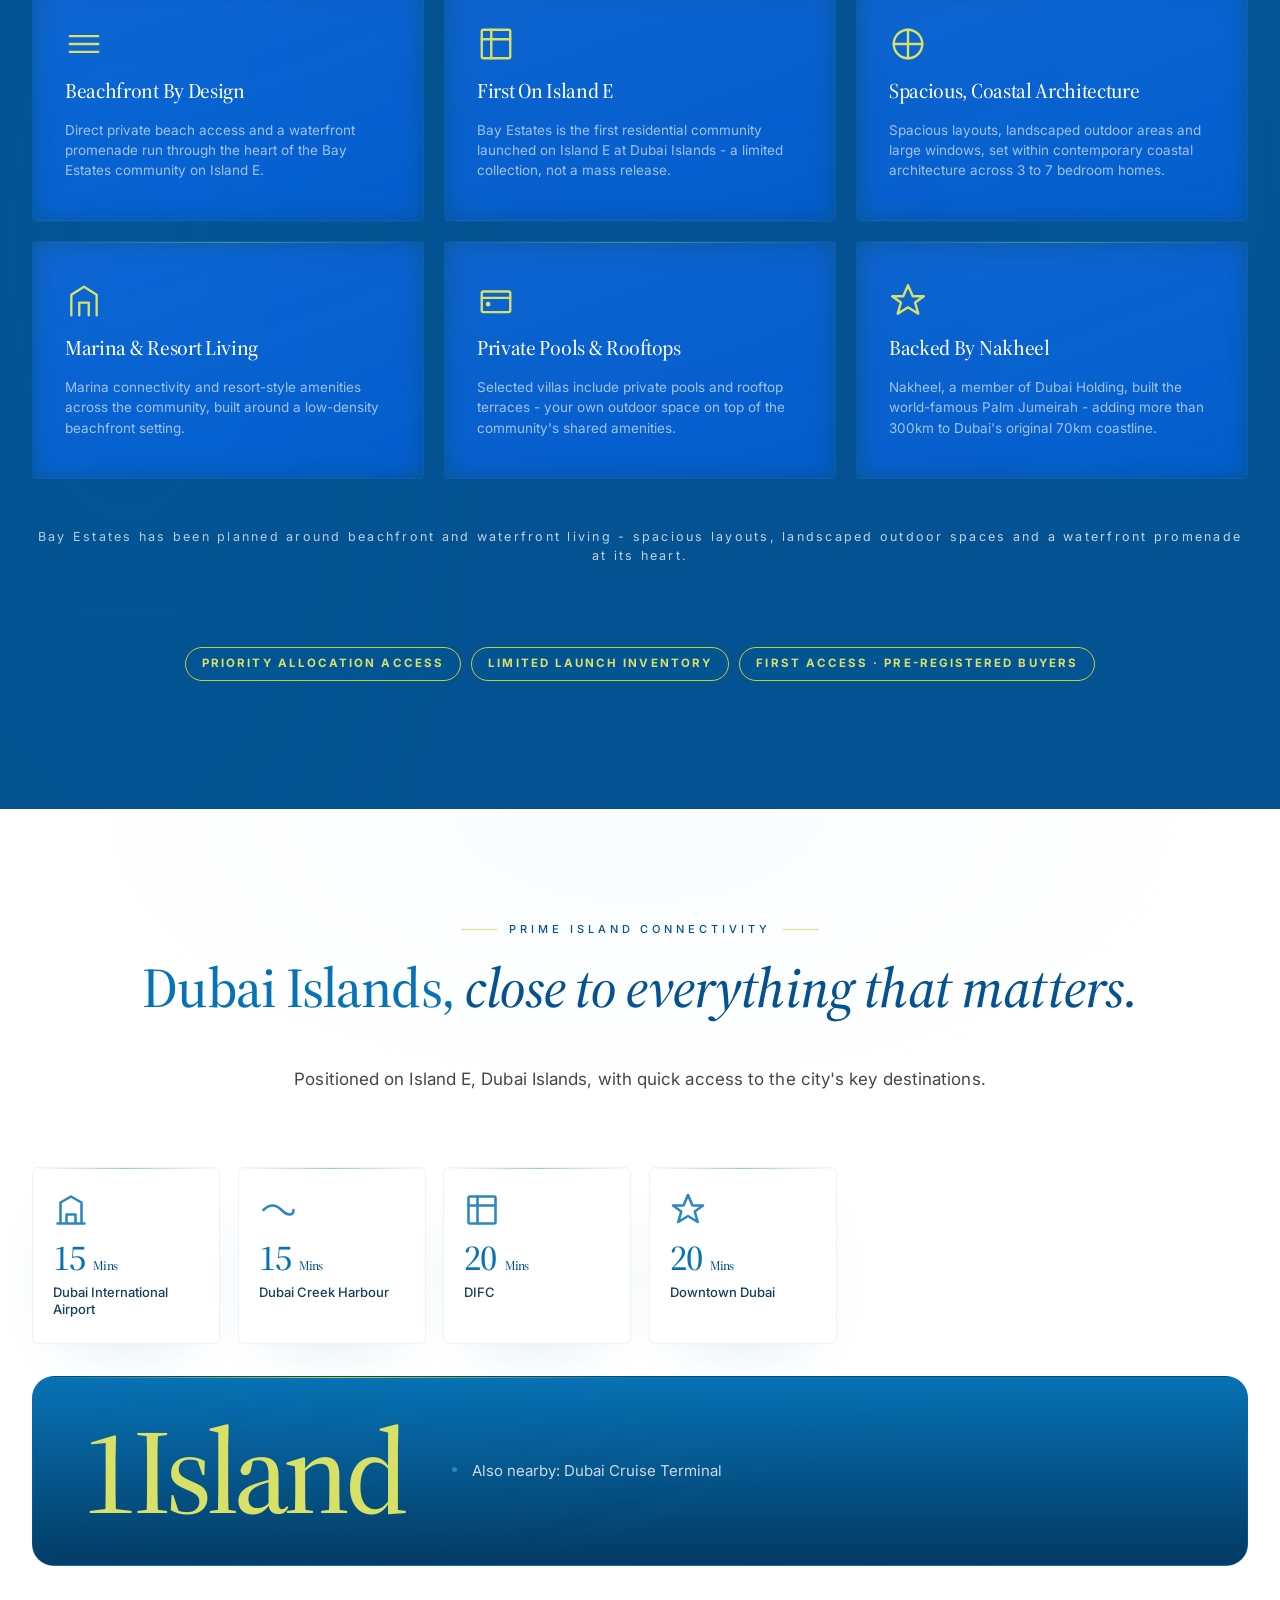
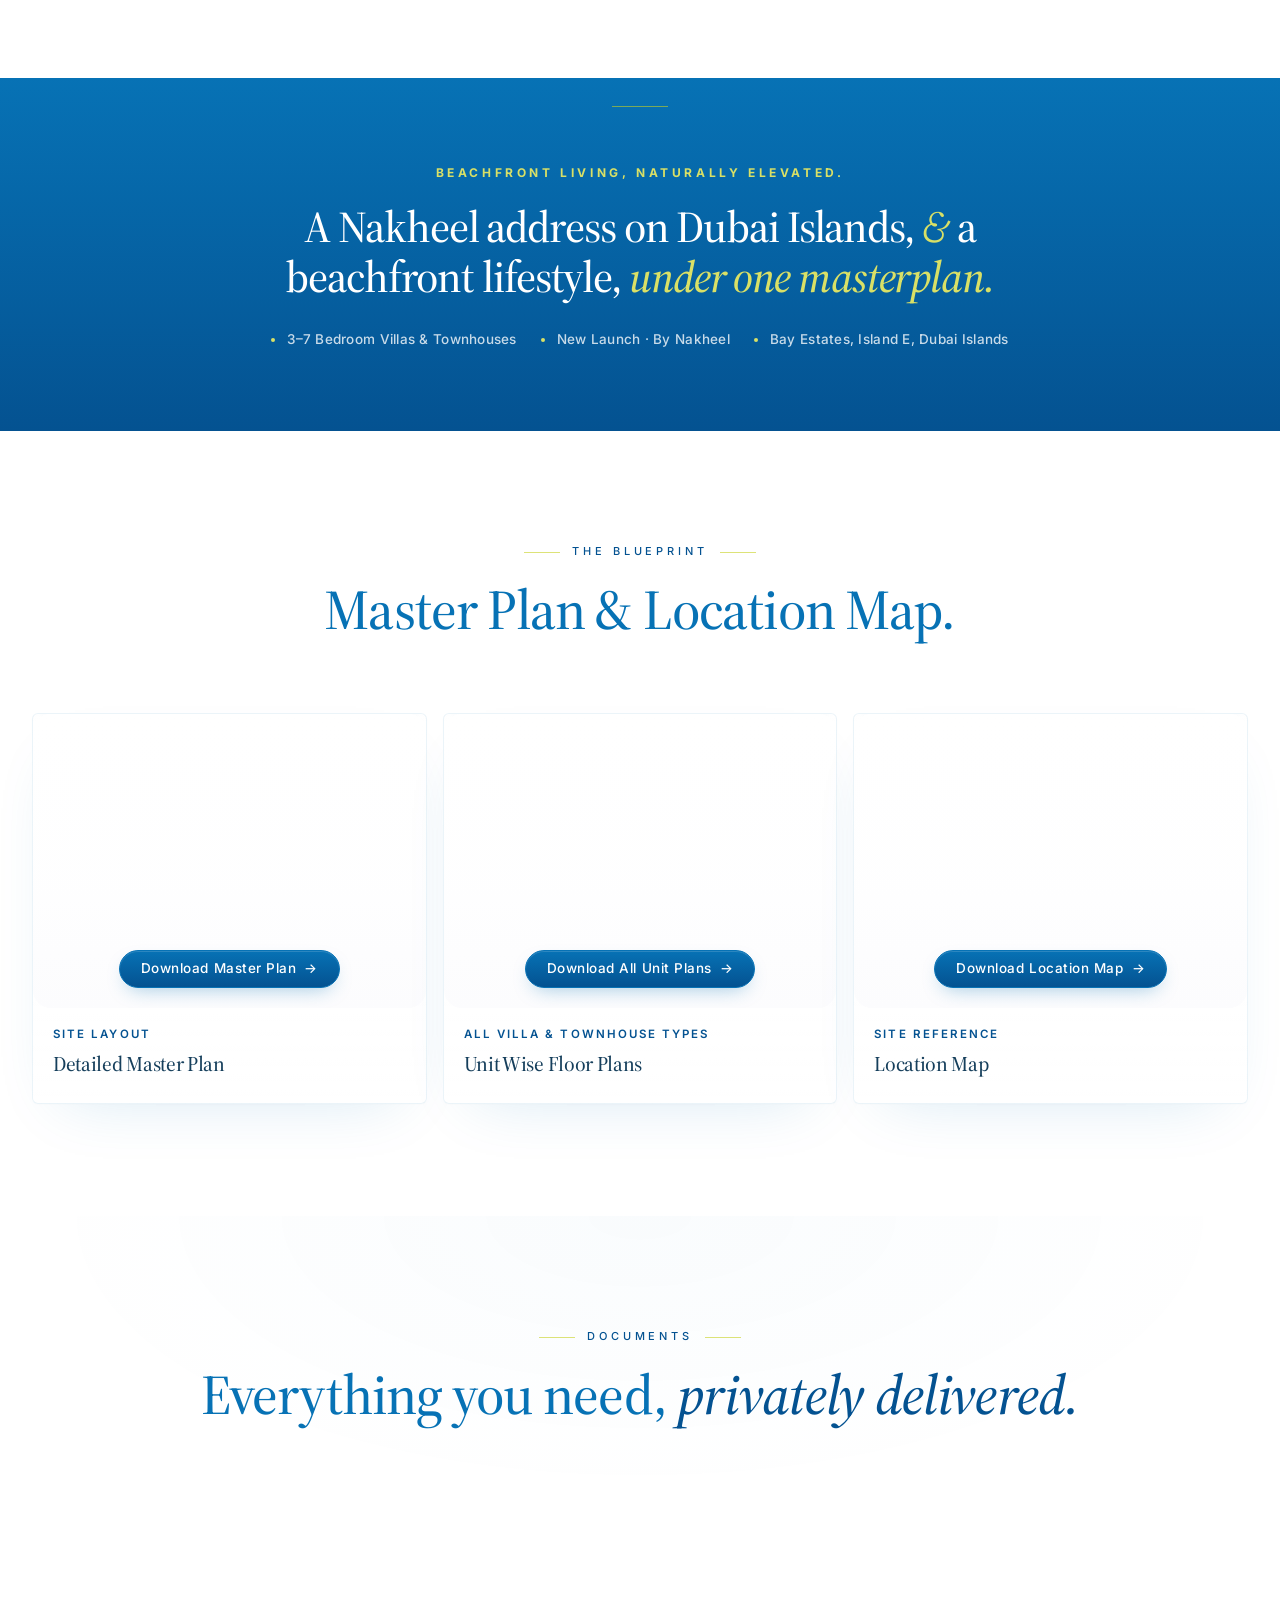
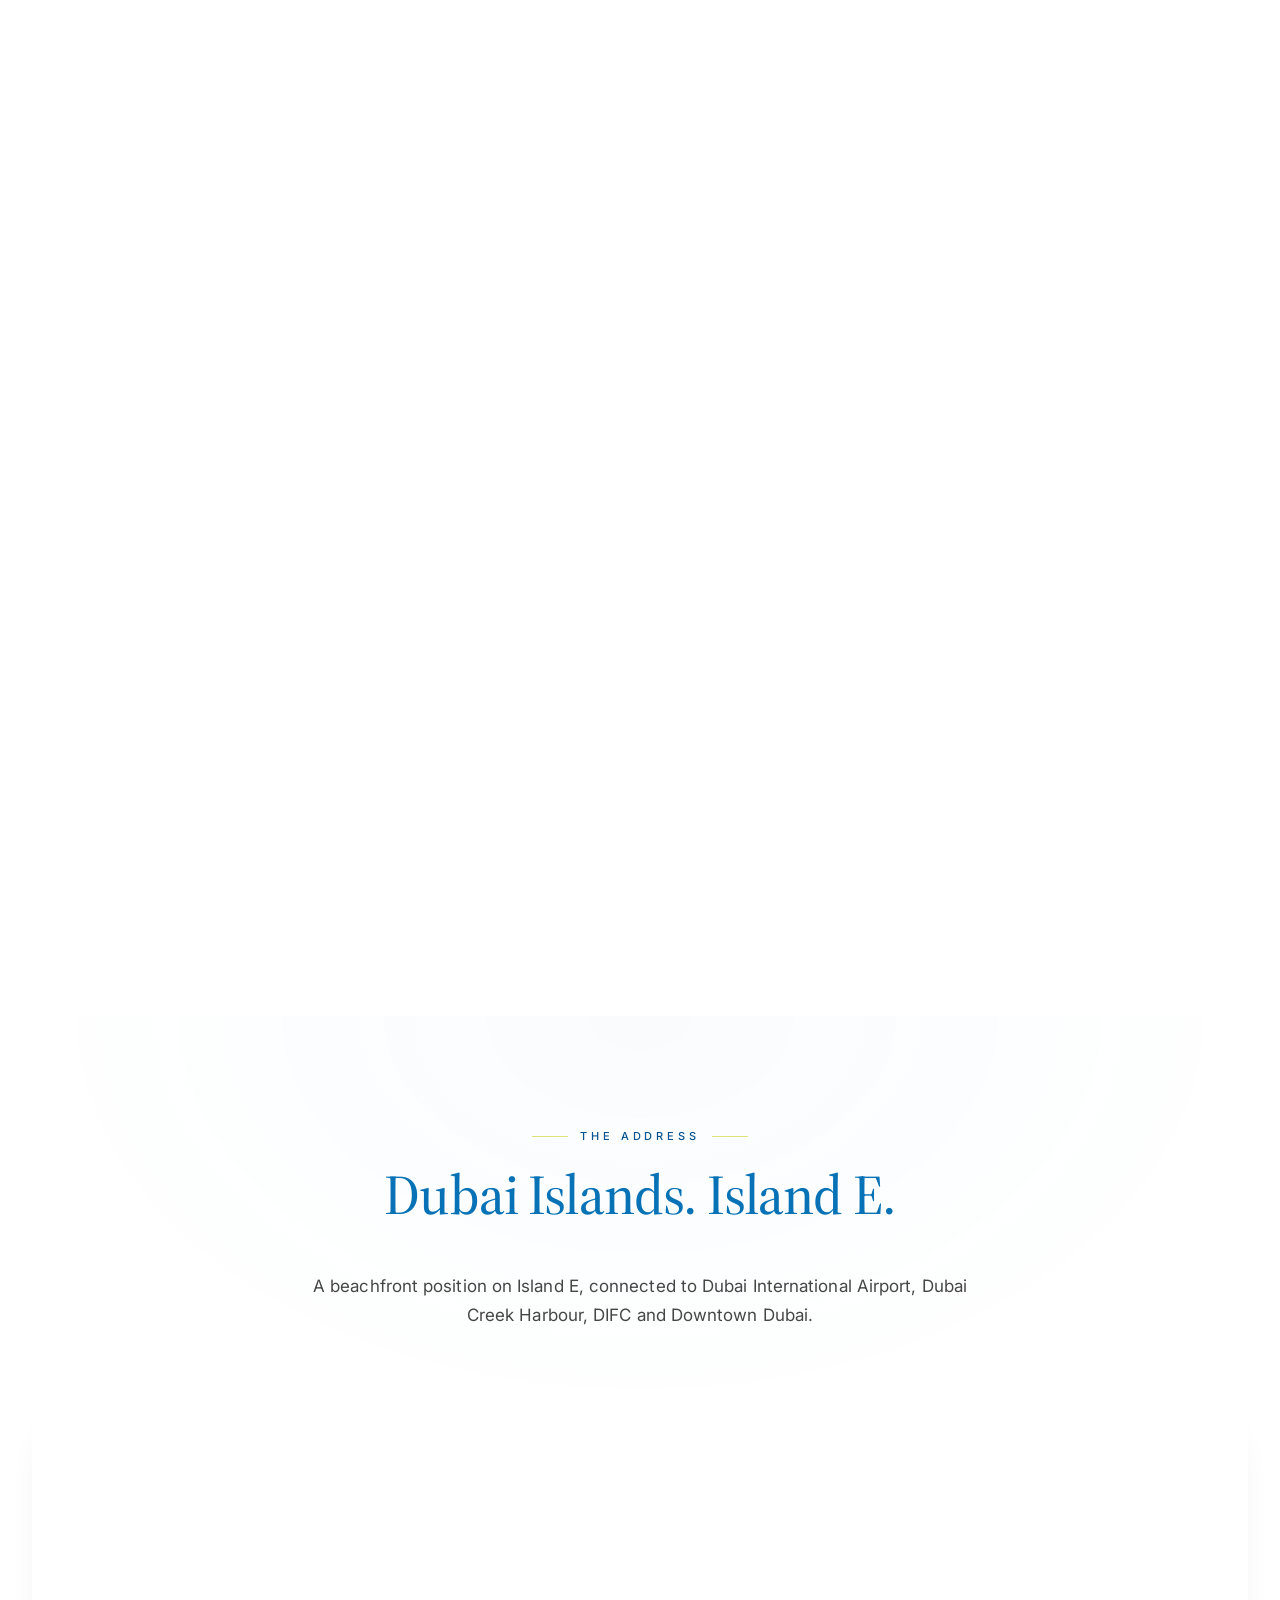
==== commit 54627b6f: "Update index.html" ====
--- a/bay-estate-dubai-island-e.com/index.html
+++ b/bay-estate-dubai-island-e.com/index.html
@@ -166,6 +166,7 @@
     <span class="eyebrow" style="margin-bottom: 0; color: var(--gold-deep);">The Project</span>
   </div>
   <div class="ag-track" data-track>
+    <div class="ag-slide" data-caption="Bay Estates"><img src="https://dubai-salesoffice.ae/bay-estates/public/images/gallery/gallery1.webp" alt="Bay Estates Dubai Islands waterfront villas" width="900" height="600" loading="lazy" decoding="async"><a href="https://wa.me/918857090799?text=What%20views%20will%20I%20get%20from%20my%20villa%20at%20Bay%20Estates%3F" target="_blank" rel="noopener" class="ag-slide-tag">See Views From Home <span>→</span></a></div>
     <div class="ag-slide ag-slide-cta" data-caption="New Launch Offer">
       <div class="ag-token-card">
         <span class="atc-badge">Limited Period Offer</span>
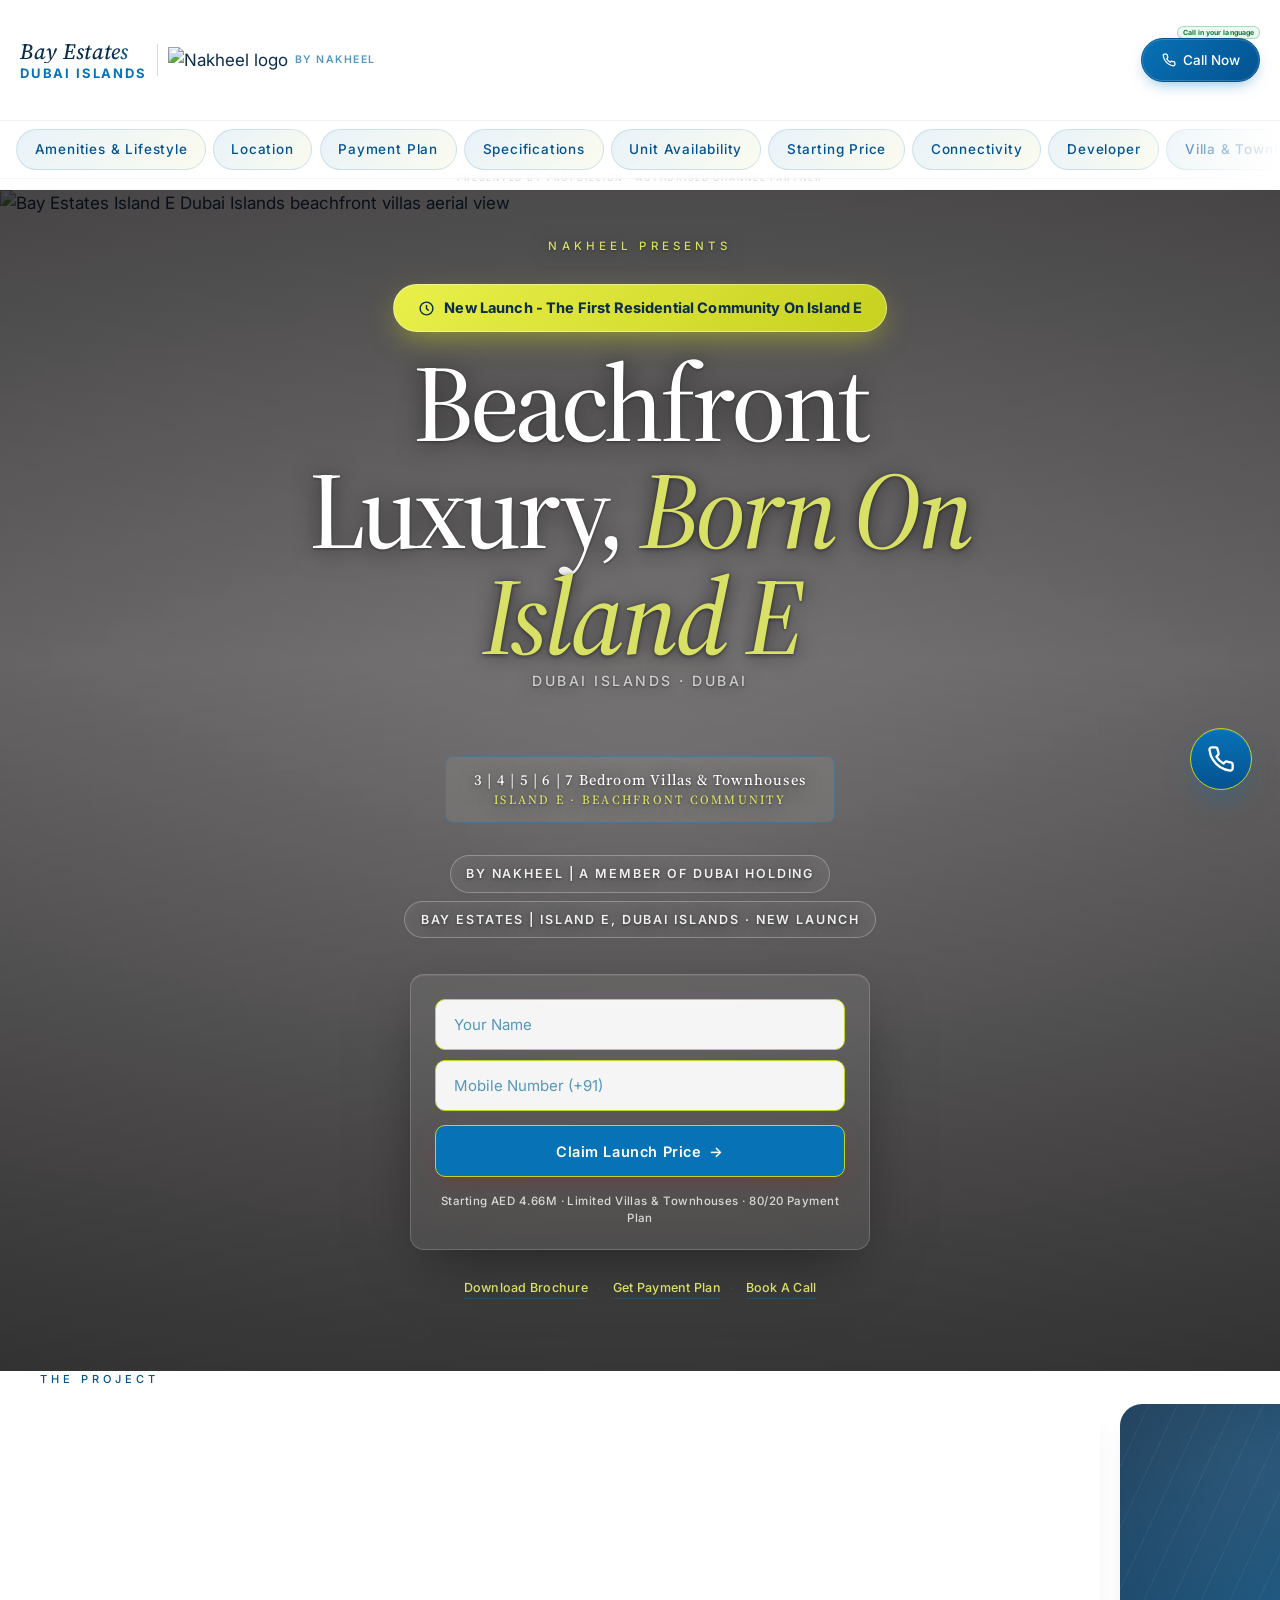
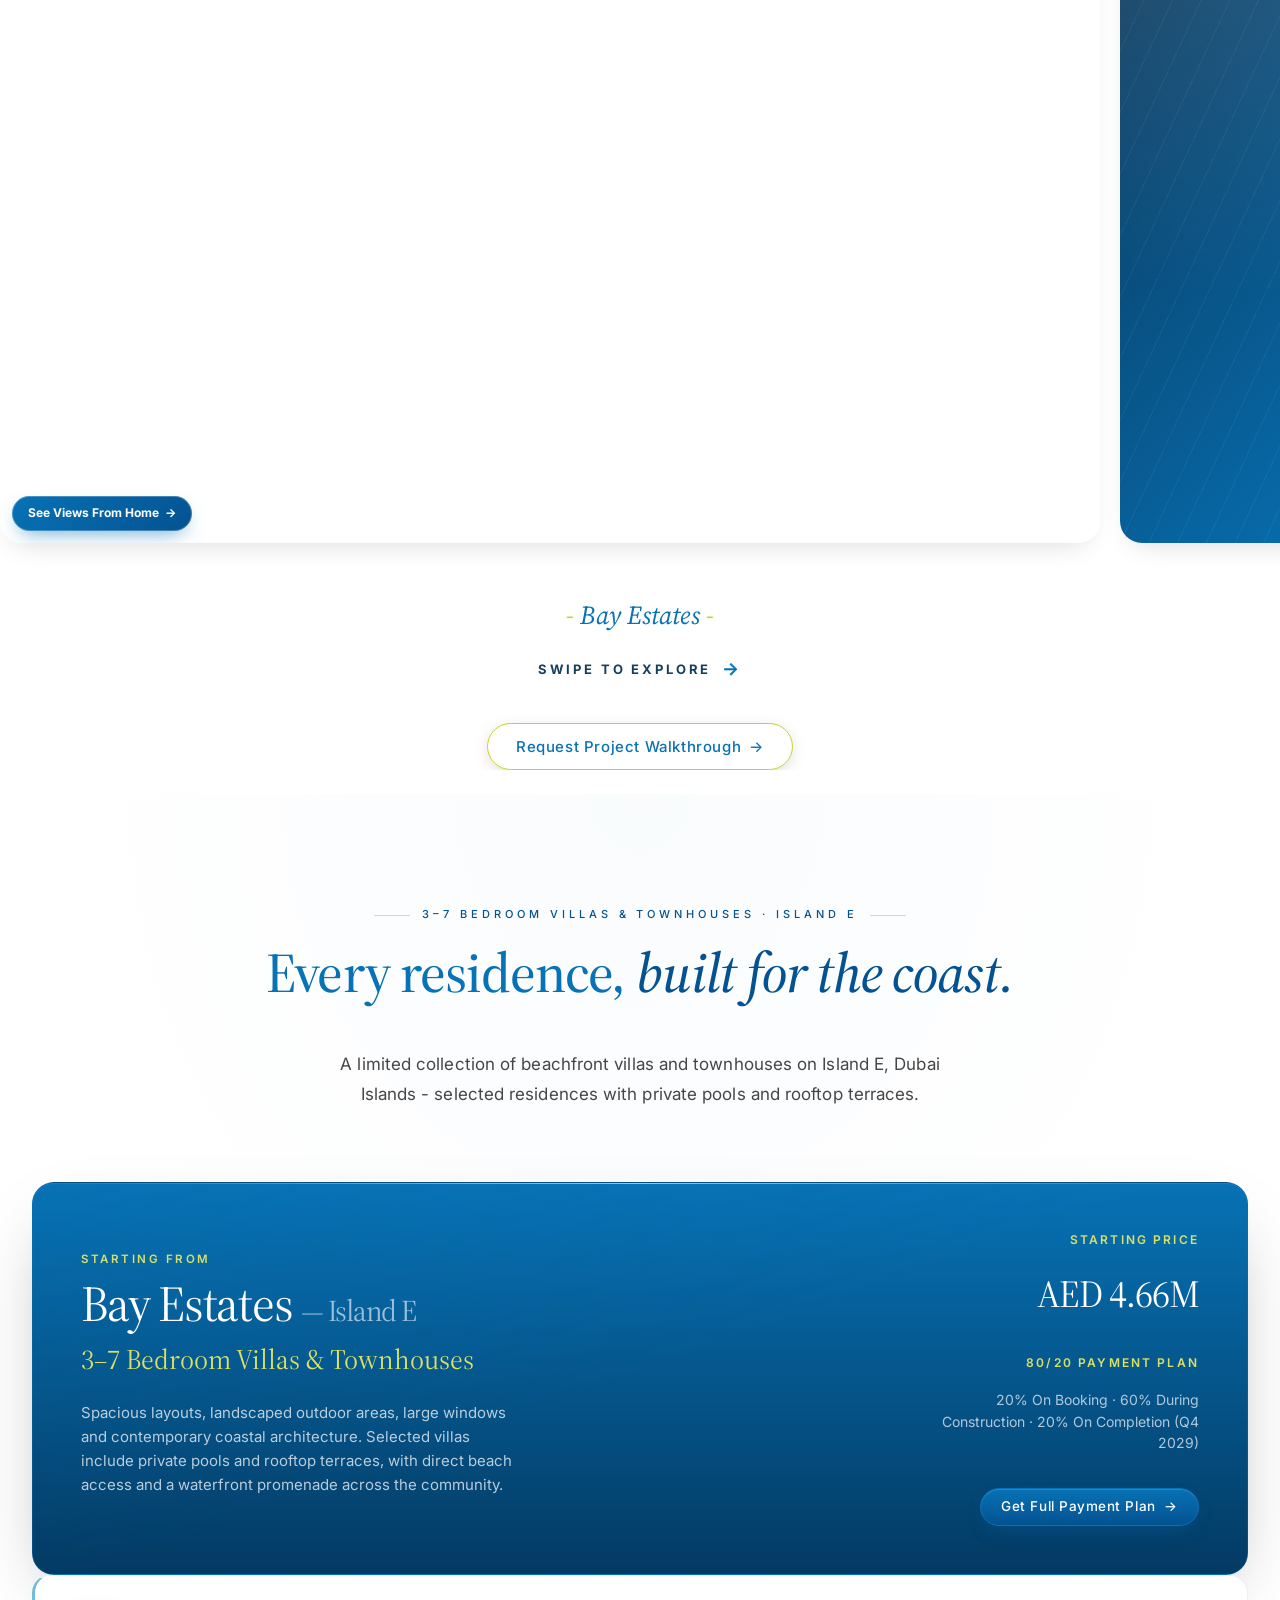
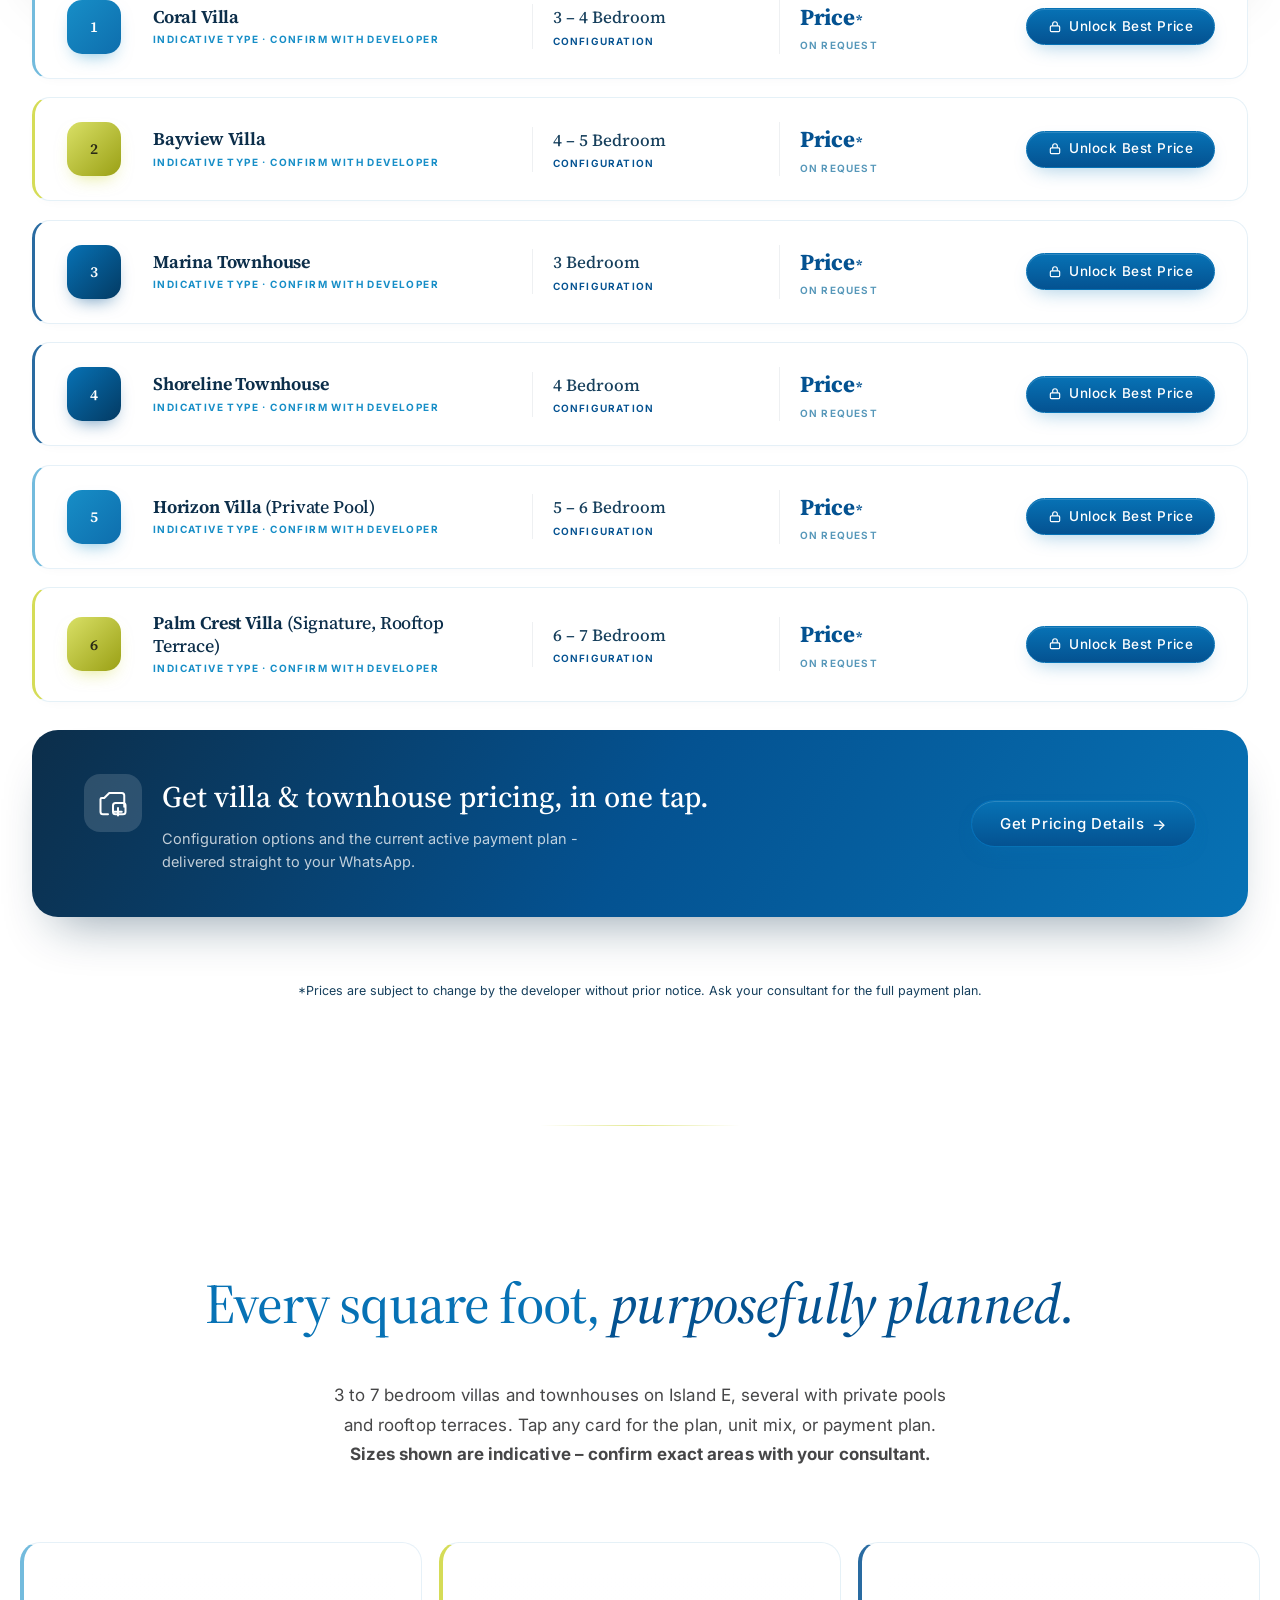
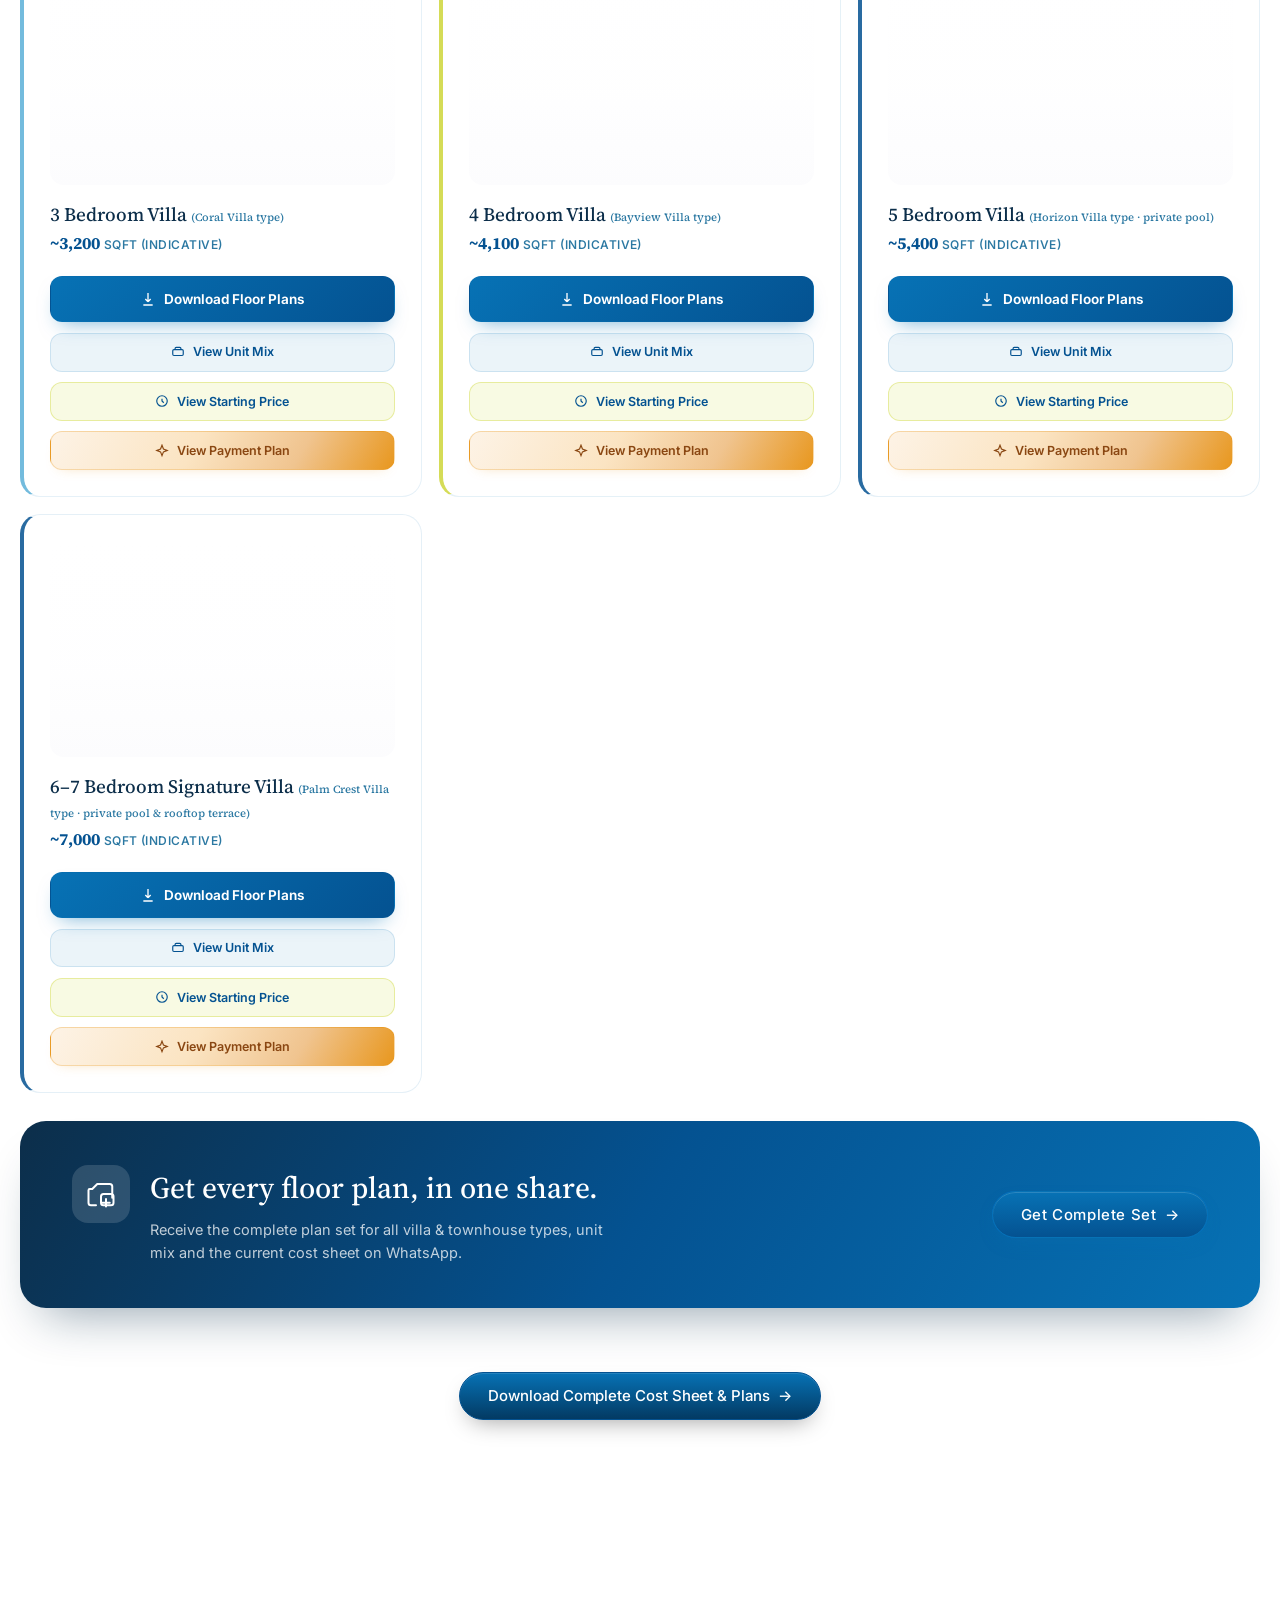
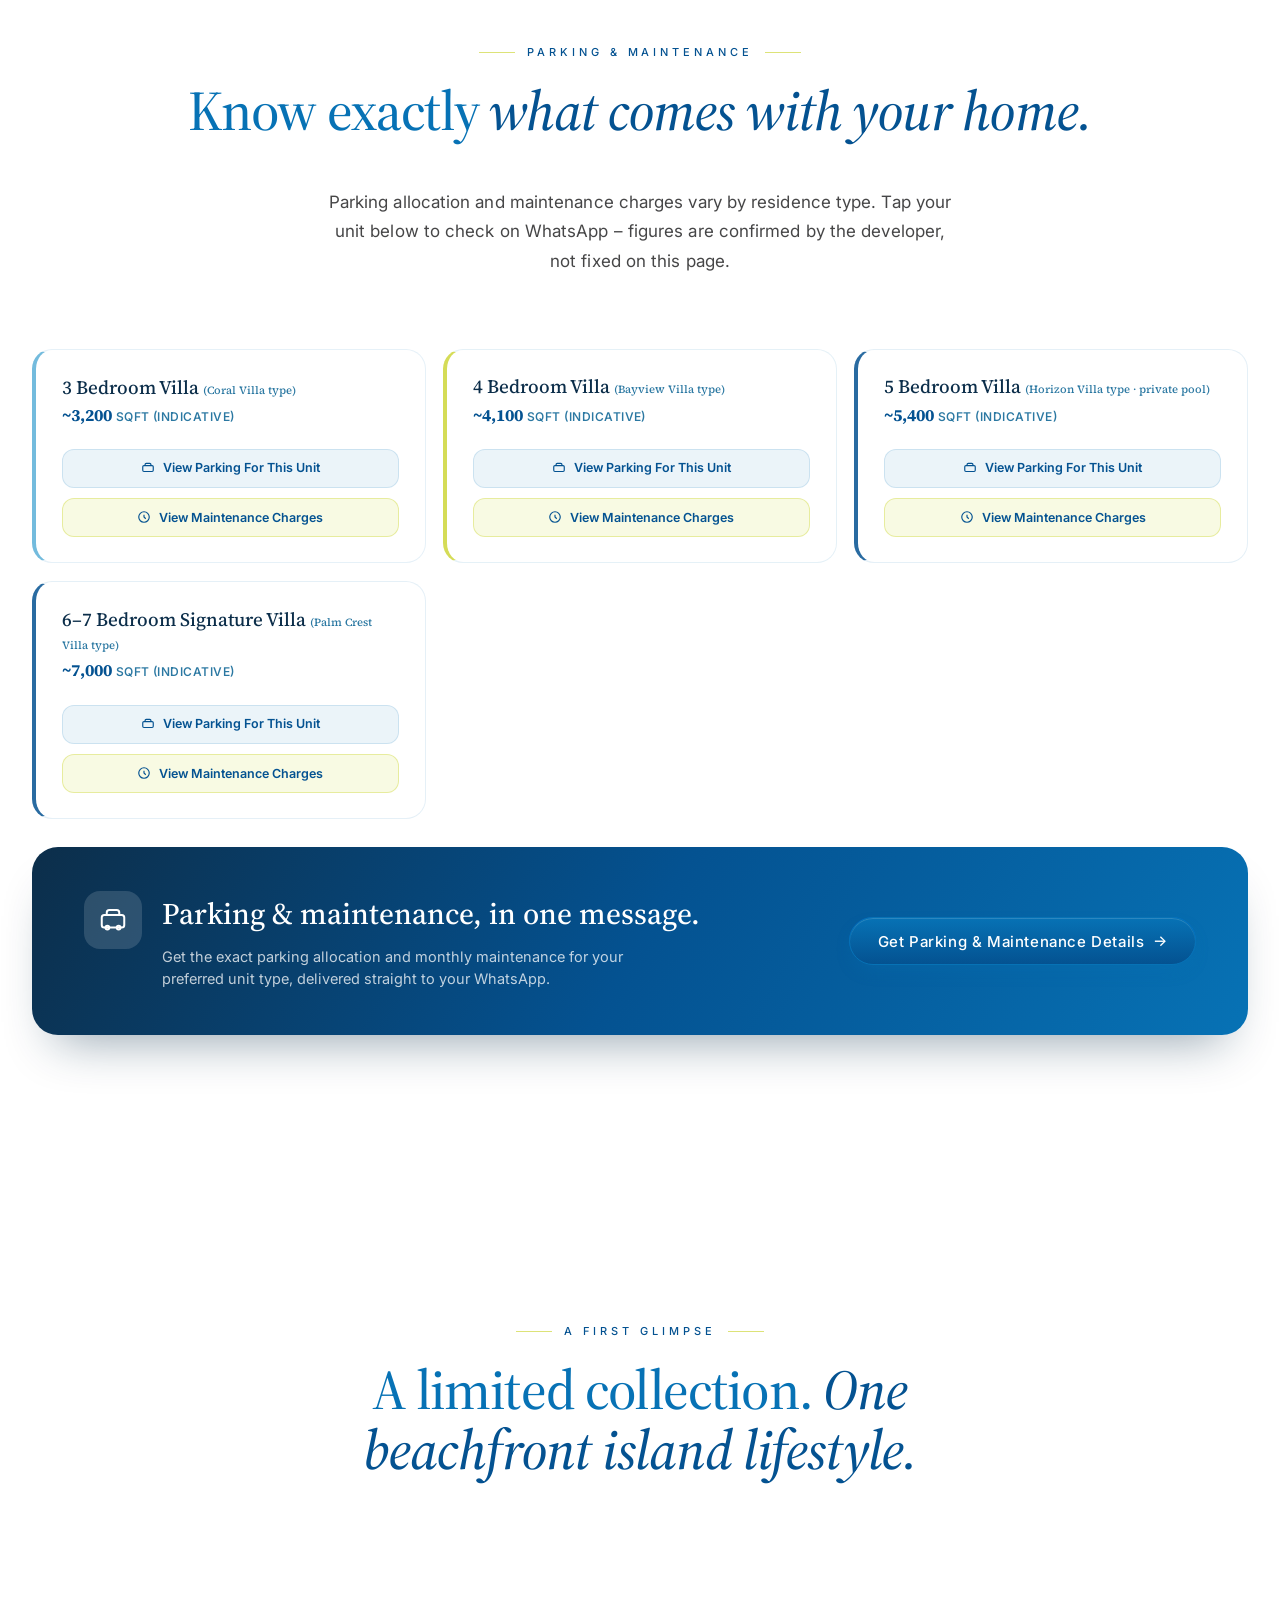
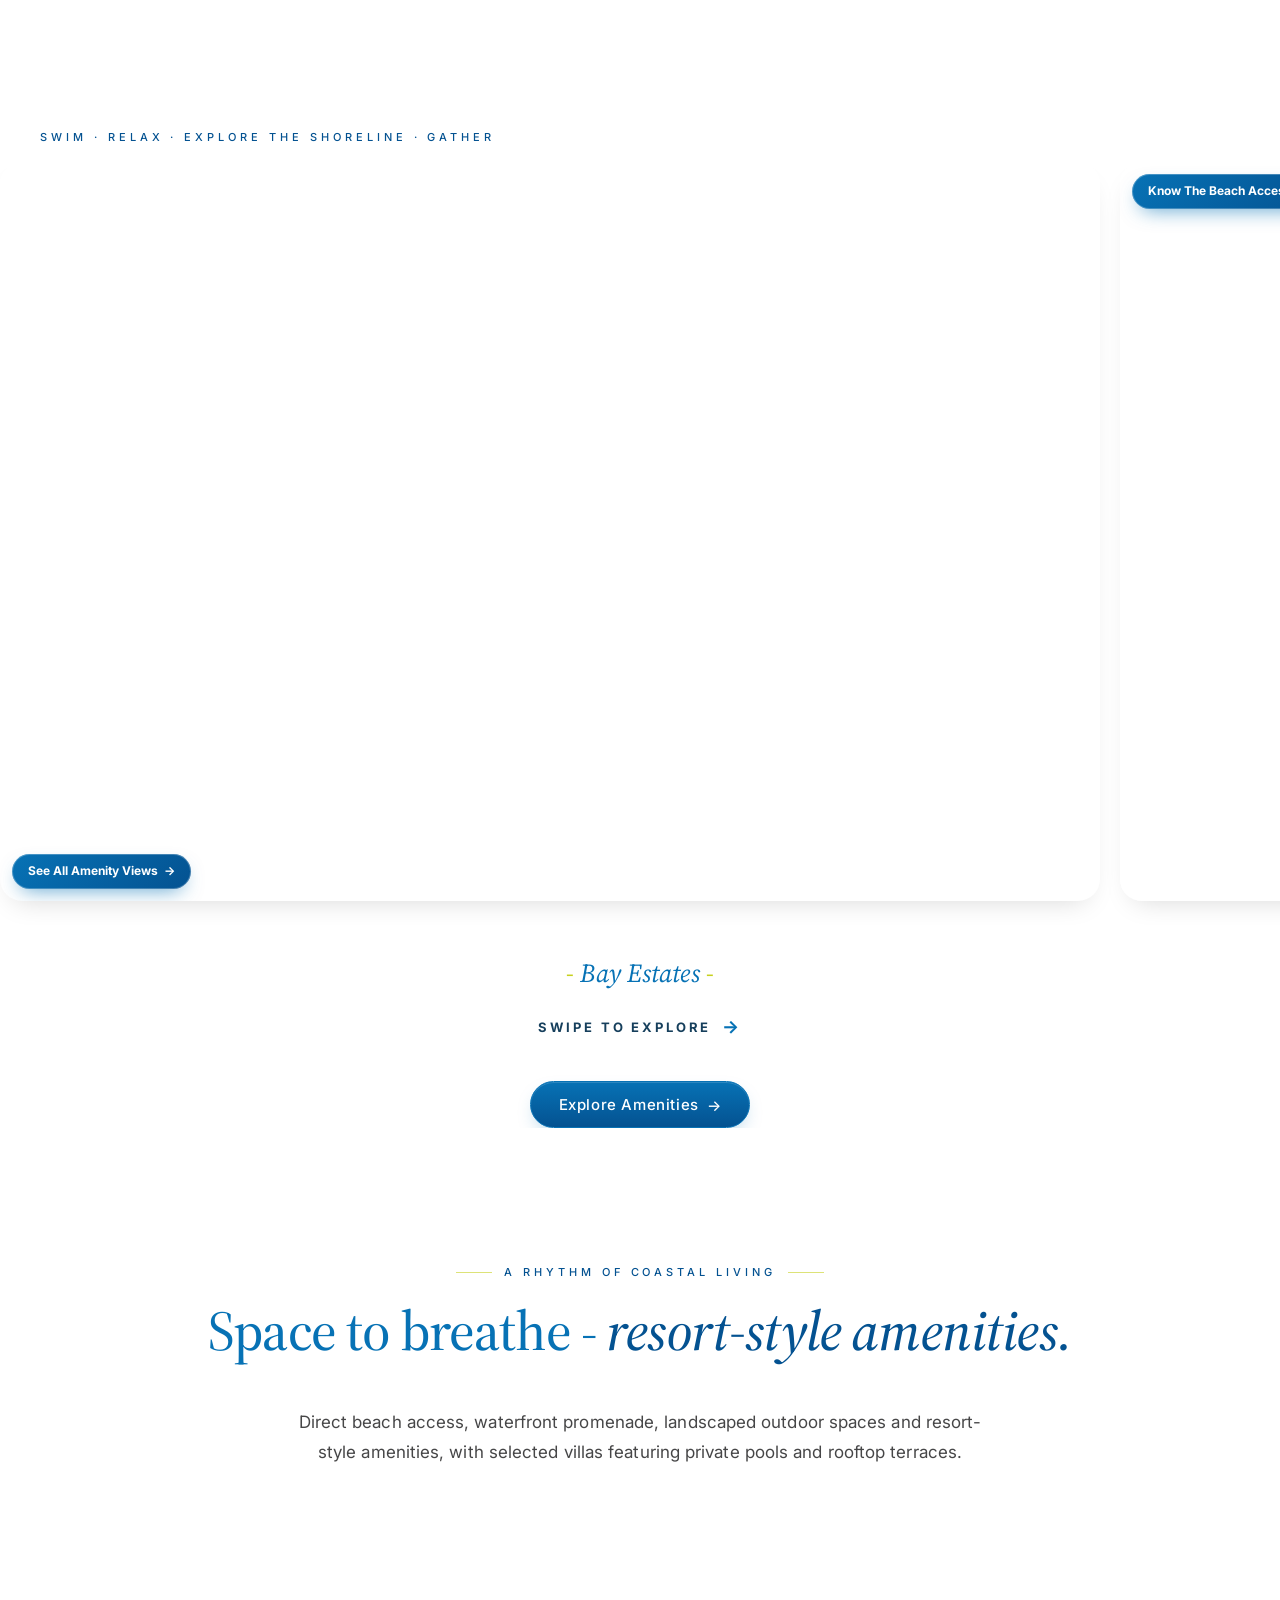
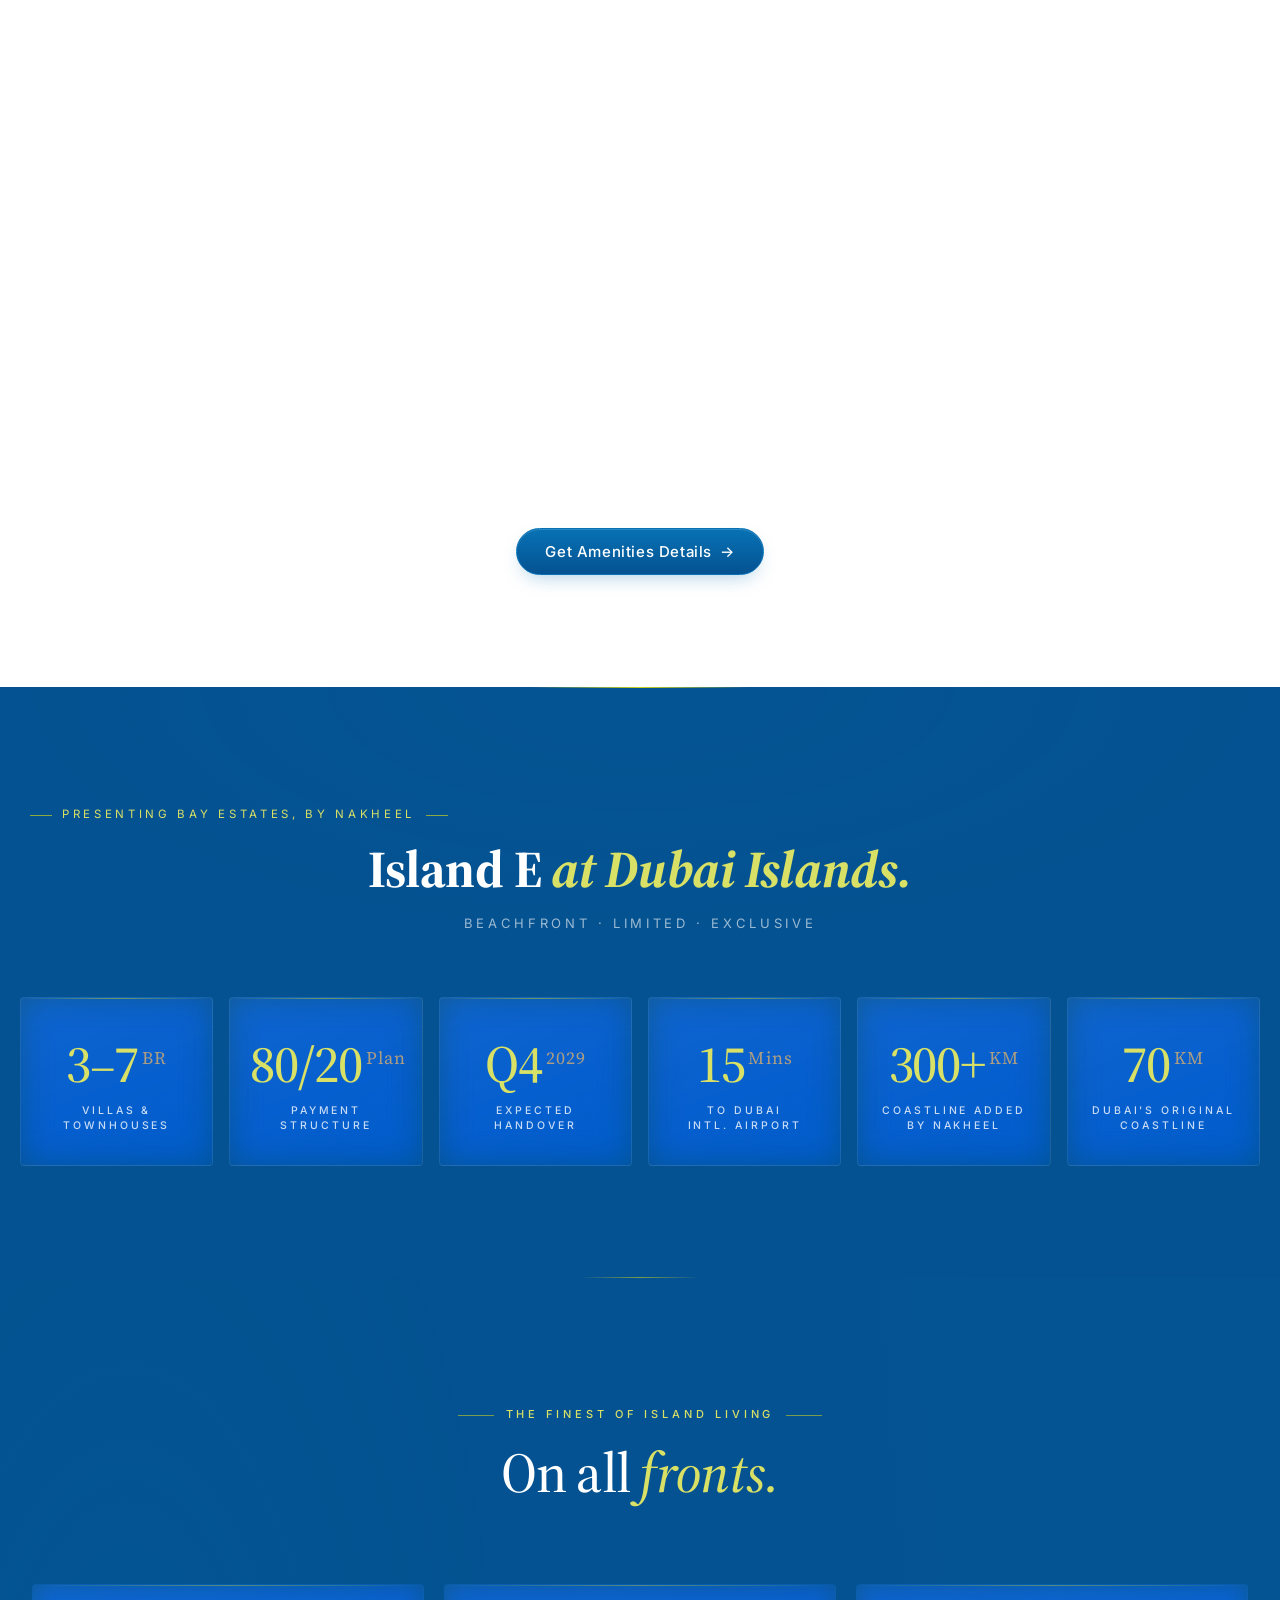
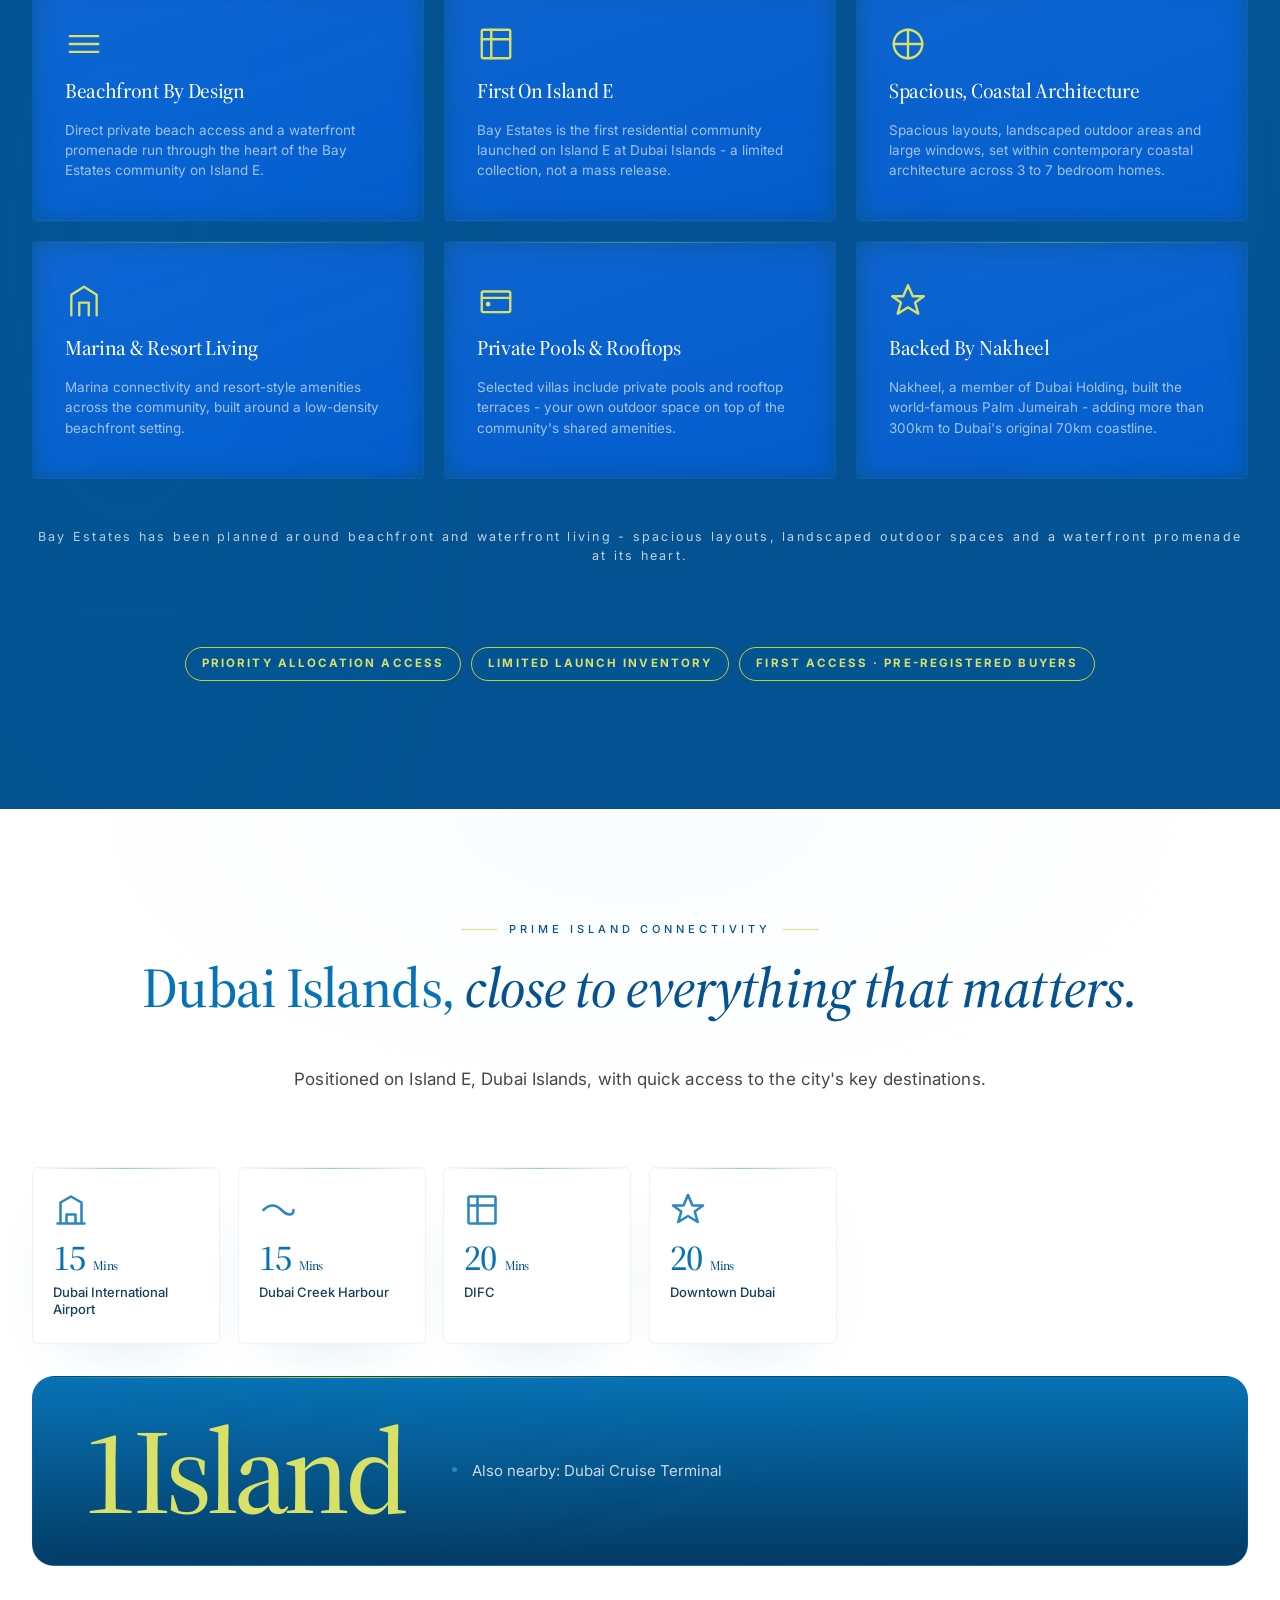
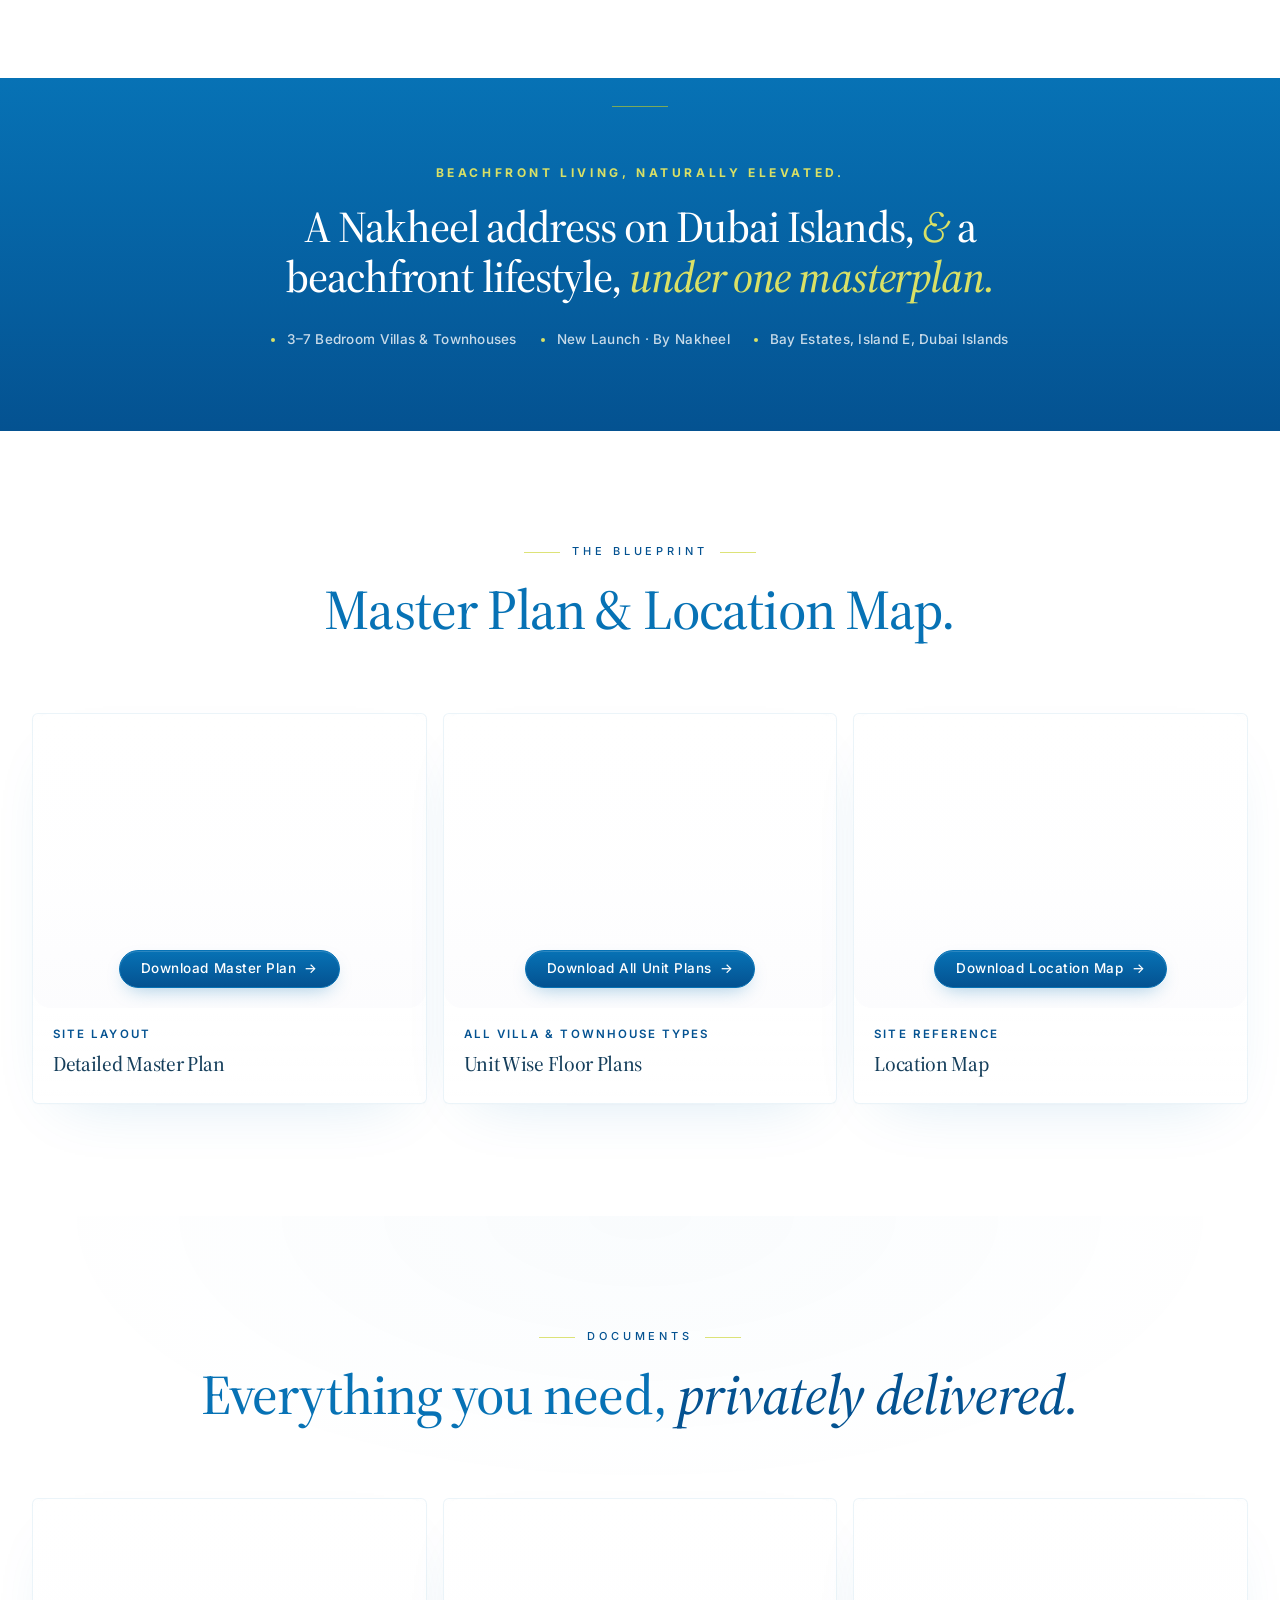
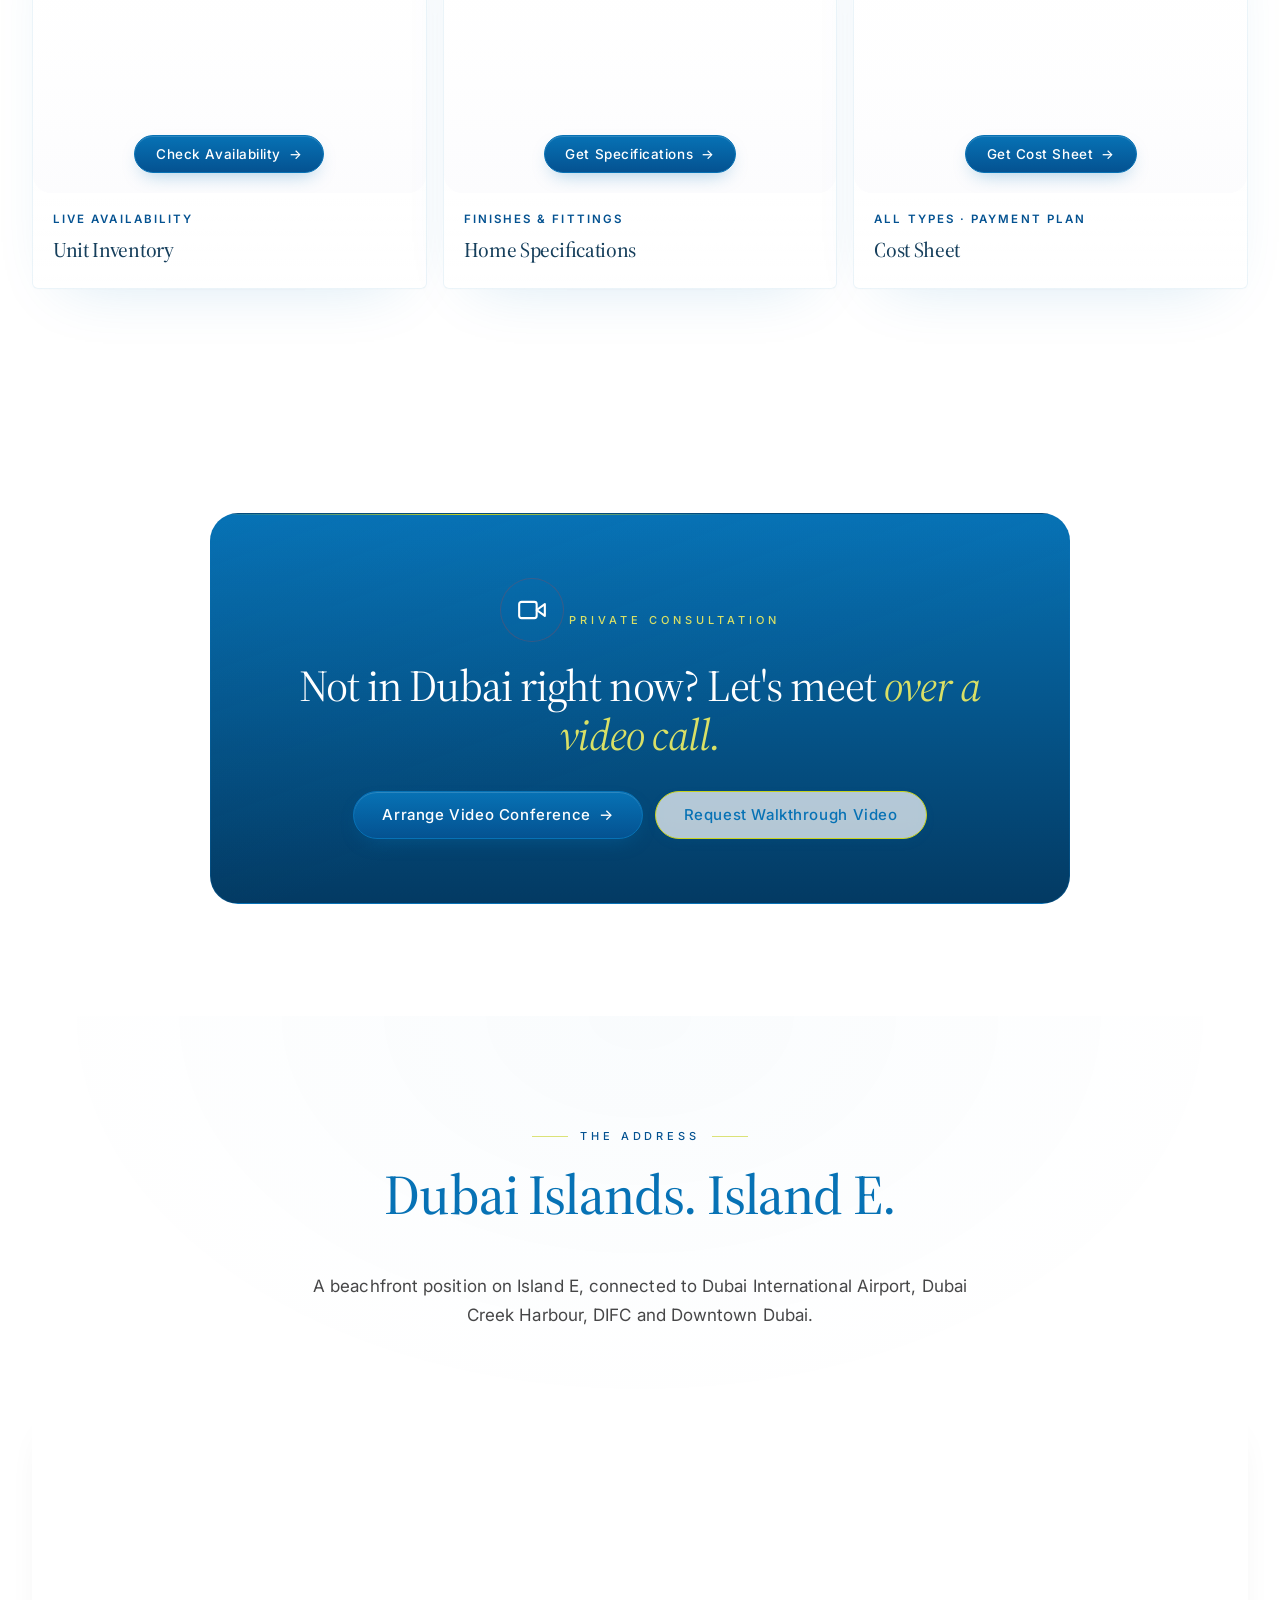
==== commit da1ea315: "Update index.html" ====
--- a/bay-estate-dubai-island-e.com/index.html
+++ b/bay-estate-dubai-island-e.com/index.html
@@ -25,13 +25,34 @@
   img { content-visibility: auto; }
   /* Header: Nakheel developer badge next to the Bay Estates wordmark */
   .header-brand-group { display: flex; align-items: center; gap: 0.65rem; min-width: 0; }
-  .header-brand-divider { width: 1px; height: 26px; background: rgba(10,10,10,0.14); flex-shrink: 0; }
+  .header-brand-divider { width: 1px; height: 32px; background: rgba(10,10,10,0.14); flex-shrink: 0; }
   .header-developer-badge { display: flex; align-items: center; gap: 0.4rem; flex-shrink: 0; }
-  .header-developer-badge img { height: 18px; width: auto; display: block; }
+  .header-developer-badge img { height: 26px; width: auto; display: block; }
   .header-developer-badge span { font-size: 10.5px; letter-spacing: 0.14em; text-transform: uppercase; color: var(--slate-light, #5697B9); font-weight: 600; white-space: nowrap; }
   @media (max-width: 480px) {
     .header-developer-badge span { display: none; }
-    .header-developer-badge img { height: 16px; }
+    .header-developer-badge img { height: 21px; }
+  }
+  /* Header: tiny trust microcopy above the Call Now button */
+  .header-cta-wrap { position: relative; flex-shrink: 0; }
+  .header-cta-microcopy {
+    position: absolute;
+    top: -12px;
+    right: 0;
+    font-size: 7px;
+    font-weight: 700;
+    letter-spacing: 0.01em;
+    color: #1c7a3d;
+    background: #eafaf0;
+    border: 1px solid rgba(28,122,61,0.28);
+    padding: 1px 5px;
+    border-radius: 6px;
+    white-space: nowrap;
+    line-height: 1.3;
+    pointer-events: none;
+  }
+  @media (max-width: 380px) {
+    .header-cta-microcopy { display: none; }
   }
 </style>
 
@@ -74,12 +95,15 @@
         <span>By Nakheel</span>
       </span>
     </div>
-    <a href="tel:+918208749700" class="header-cta header-cta-call-blue" aria-label="Call Bay Estates Dubai Islands">
-      <svg width="14" height="14" viewBox="0 0 24 24" fill="none" stroke="currentColor" stroke-width="2.2" stroke-linecap="round" stroke-linejoin="round" aria-hidden="true">
-        <path d="M22 16.92v3a2 2 0 0 1-2.18 2 19.79 19.79 0 0 1-8.63-3.07 19.5 19.5 0 0 1-6-6 19.79 19.79 0 0 1-3.07-8.67A2 2 0 0 1 4.11 2h3a2 2 0 0 1 2 1.72c.127.96.361 1.903.7 2.81a2 2 0 0 1-.45 2.11L8.09 9.91a16 16 0 0 0 6 6l1.27-1.27a2 2 0 0 1 2.11-.45c.907.339 1.85.573 2.81.7A2 2 0 0 1 22 16.92z"></path>
-      </svg>
-      <span class="header-cta-text">Call Now</span>
-    </a>
+    <div class="header-cta-wrap">
+      <span class="header-cta-microcopy" aria-hidden="true">Call in your language</span>
+      <a href="https://wa.me/918857090799?text=Hi%2C%20I%20am%20interested%20in%20Bay%20Estates%20-%20Dubai%20Islands%20%28By%20Nakheel%29.%20Please%20call%20me%20back%20right%20away%20-%20a%20WhatsApp%20call%20or%20a%20call%20from%20an%20India%20number%20will%20reach%20me%2C%20no%20roaming%20or%20recharge%20charges%20either%20way.%20If%20possible%2C%20please%20arrange%20a%20callback%20from%20someone%20of%20my%20own%20nationality%20so%20we%20can%20speak%20in%20my%20language." target="_blank" rel="noopener" class="header-cta header-cta-call-blue" aria-label="Call Bay Estates Dubai Islands on WhatsApp">
+        <svg width="14" height="14" viewBox="0 0 24 24" fill="none" stroke="currentColor" stroke-width="2.2" stroke-linecap="round" stroke-linejoin="round" aria-hidden="true">
+          <path d="M22 16.92v3a2 2 0 0 1-2.18 2 19.79 19.79 0 0 1-8.63-3.07 19.5 19.5 0 0 1-6-6 19.79 19.79 0 0 1-3.07-8.67A2 2 0 0 1 4.11 2h3a2 2 0 0 1 2 1.72c.127.96.361 1.903.7 2.81a2 2 0 0 1-.45 2.11L8.09 9.91a16 16 0 0 0 6 6l1.27-1.27a2 2 0 0 1 2.11-.45c.907.339 1.85.573 2.81.7A2 2 0 0 1 22 16.92z"></path>
+        </svg>
+        <span class="header-cta-text">Call Now</span>
+      </a>
+    </div>
   </div>
 </header>
 
@@ -1097,7 +1121,7 @@
 </div>
 
 <!-- ============================ FLOATING CALL BUTTON ============================ -->
-<a href="tel:+918208749700" class="call-float" aria-label="Call Bay Estates Dubai Islands">
+<a href="https://wa.me/918857090799?text=Hi%2C%20I%20am%20interested%20in%20Bay%20Estates%20-%20Dubai%20Islands%20%28By%20Nakheel%29.%20Please%20call%20me%20back%20right%20away%20-%20a%20WhatsApp%20call%20or%20a%20call%20from%20an%20India%20number%20will%20reach%20me%2C%20no%20roaming%20or%20recharge%20charges%20either%20way.%20If%20possible%2C%20please%20arrange%20a%20callback%20from%20someone%20of%20my%20own%20nationality%20so%20we%20can%20speak%20in%20my%20language." target="_blank" rel="noopener" class="call-float" aria-label="Call Bay Estates Dubai Islands on WhatsApp">
   <svg width="26" height="26" viewBox="0 0 24 24" fill="none" stroke="#ffffff" stroke-width="2" stroke-linecap="round" stroke-linejoin="round" aria-hidden="true">
     <path d="M22 16.92v3a2 2 0 0 1-2.18 2 19.79 19.79 0 0 1-8.63-3.07 19.5 19.5 0 0 1-6-6 19.79 19.79 0 0 1-3.07-8.67A2 2 0 0 1 4.11 2h3a2 2 0 0 1 2 1.72 12.84 12.84 0 0 0 .7 2.81 2 2 0 0 1-.45 2.11L8.09 9.91a16 16 0 0 0 6 6l1.27-1.27a2 2 0 0 1 2.11-.45 12.84 12.84 0 0 0 2.81.7A2 2 0 0 1 22 16.92z"/>
   </svg>
@@ -1106,7 +1130,7 @@
 <!-- ============================ STICKY FOOTER BAR ============================ -->
 <div class="sticky-footer sf-mobile-only">
   <div class="sf-grid sf-grid-4">
-    <a href="tel:+918208749700" class="sf-btn sf-call" aria-label="Call Bay Estates Dubai Islands">
+    <a href="https://wa.me/918857090799?text=Hi%2C%20I%20am%20interested%20in%20Bay%20Estates%20-%20Dubai%20Islands%20%28By%20Nakheel%29.%20Please%20call%20me%20back%20right%20away%20-%20a%20WhatsApp%20call%20or%20a%20call%20from%20an%20India%20number%20will%20reach%20me%2C%20no%20roaming%20or%20recharge%20charges%20either%20way.%20If%20possible%2C%20please%20arrange%20a%20callback%20from%20someone%20of%20my%20own%20nationality%20so%20we%20can%20speak%20in%20my%20language." target="_blank" rel="noopener" class="sf-btn sf-call" aria-label="Call Bay Estates Dubai Islands on WhatsApp">
       <svg class="ic" viewBox="0 0 24 24" fill="none" stroke="currentColor" stroke-width="2" stroke-linecap="round" stroke-linejoin="round" aria-hidden="true">
         <path d="M22 16.92v3a2 2 0 0 1-2.18 2 19.79 19.79 0 0 1-8.63-3.07 19.5 19.5 0 0 1-6-6 19.79 19.79 0 0 1-3.07-8.67A2 2 0 0 1 4.11 2h3a2 2 0 0 1 2 1.72 12.84 12.84 0 0 0 .7 2.81 2 2 0 0 1-.45 2.11L8.09 9.91a16 16 0 0 0 6 6l1.27-1.27a2 2 0 0 1 2.11-.45 12.84 12.84 0 0 0 2.81.7A2 2 0 0 1 22 16.92z"/>
       </svg>
